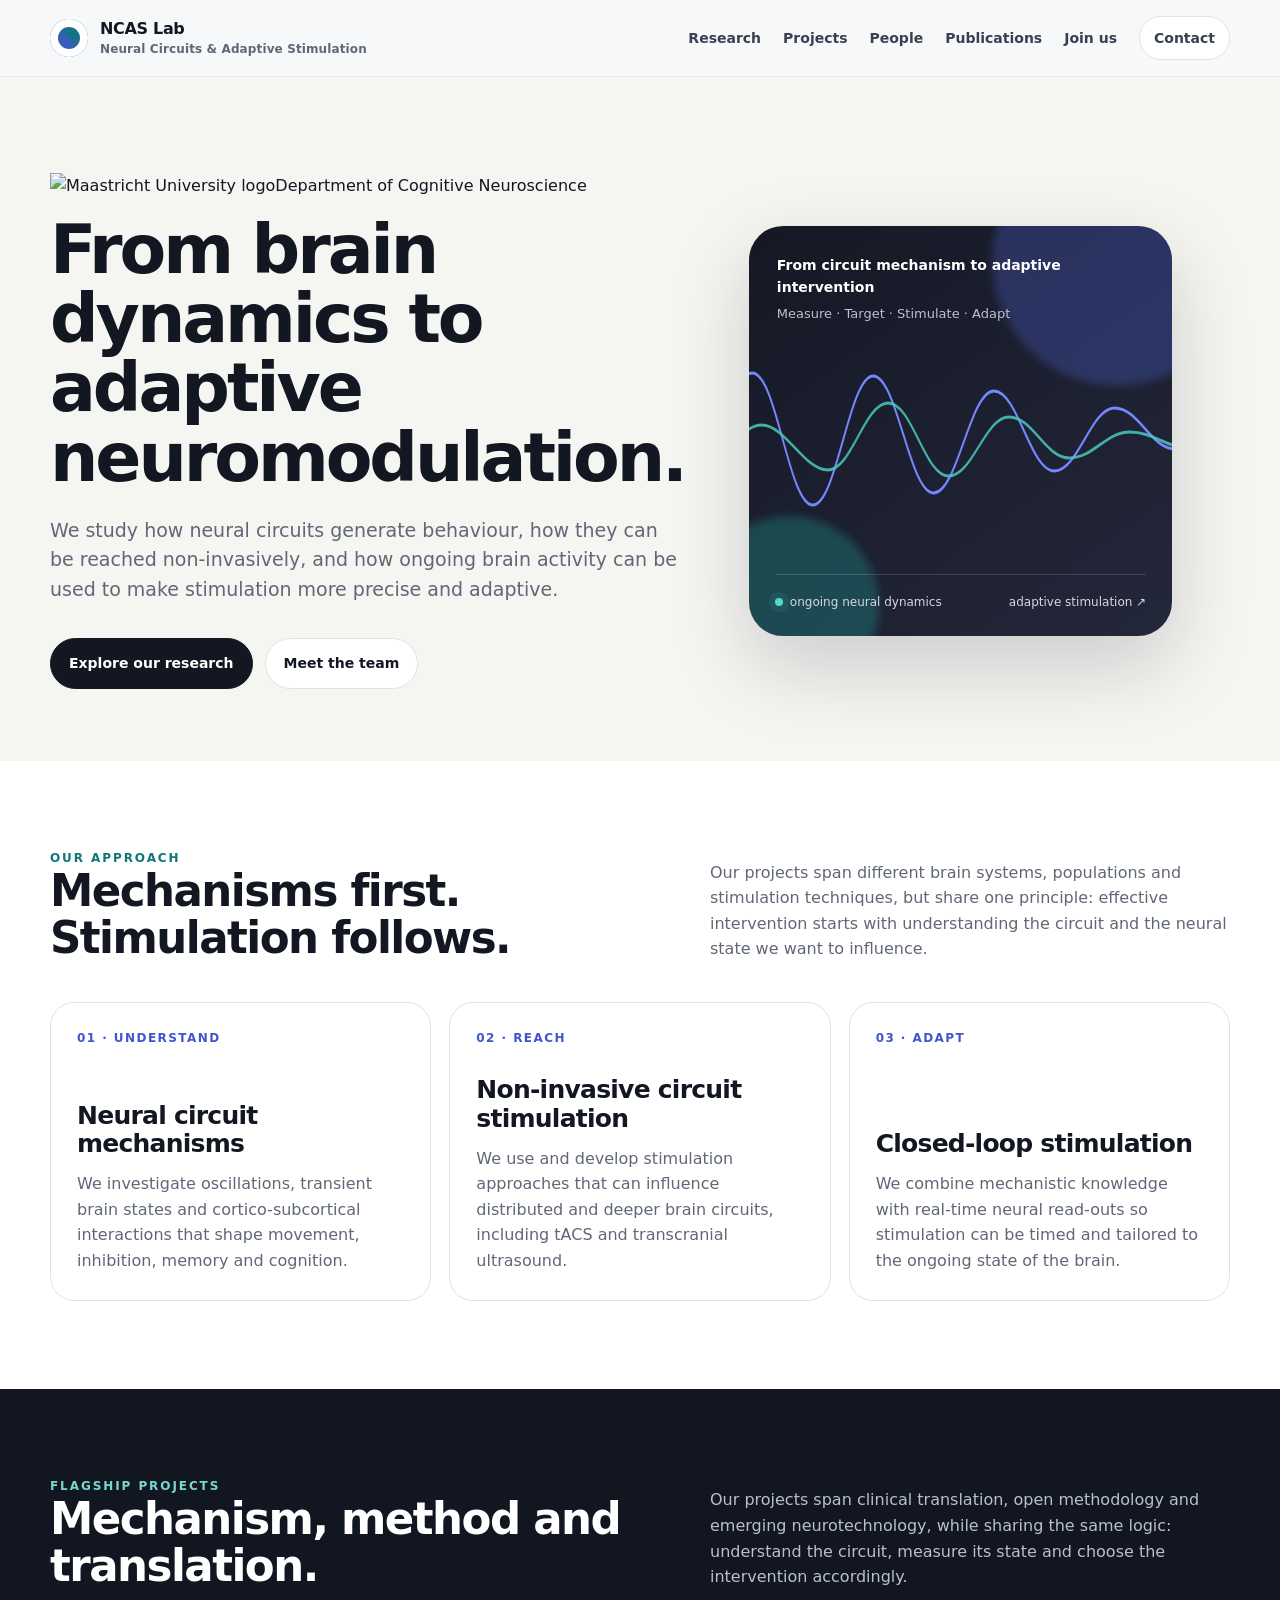
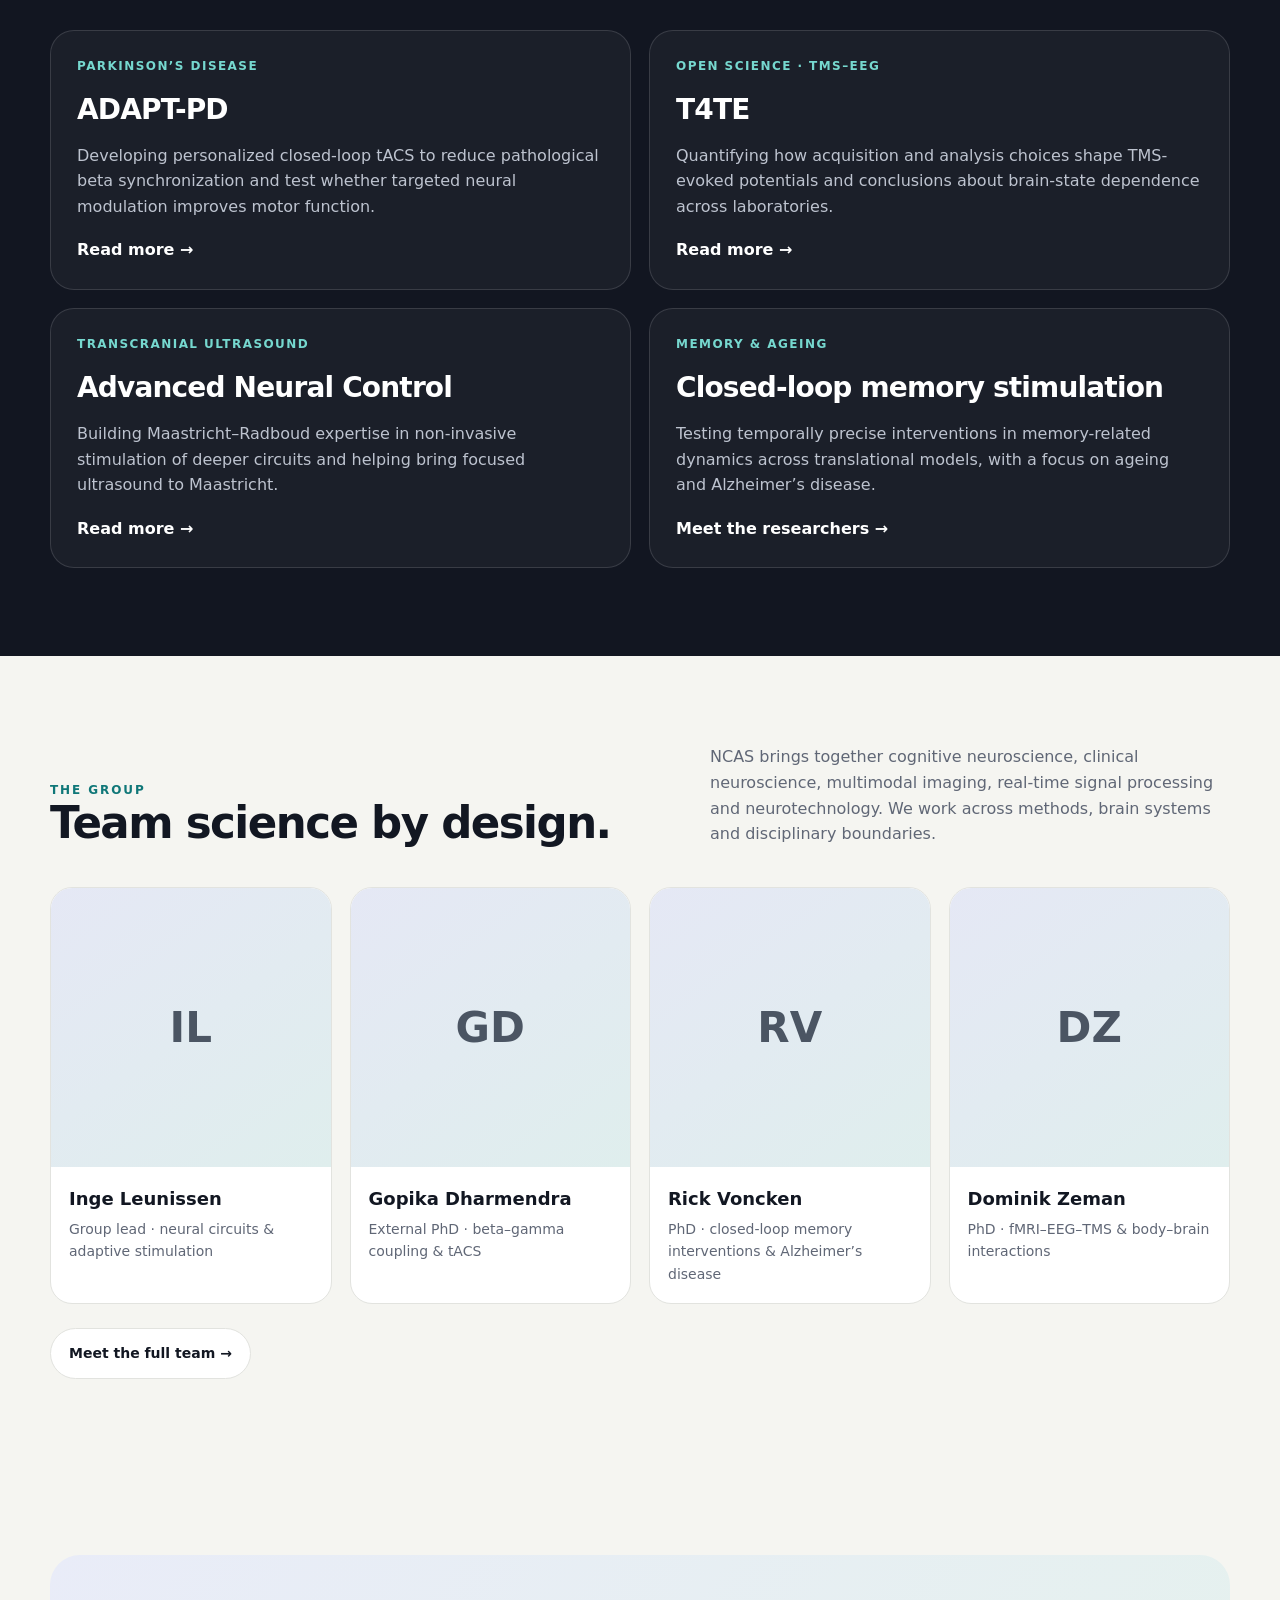
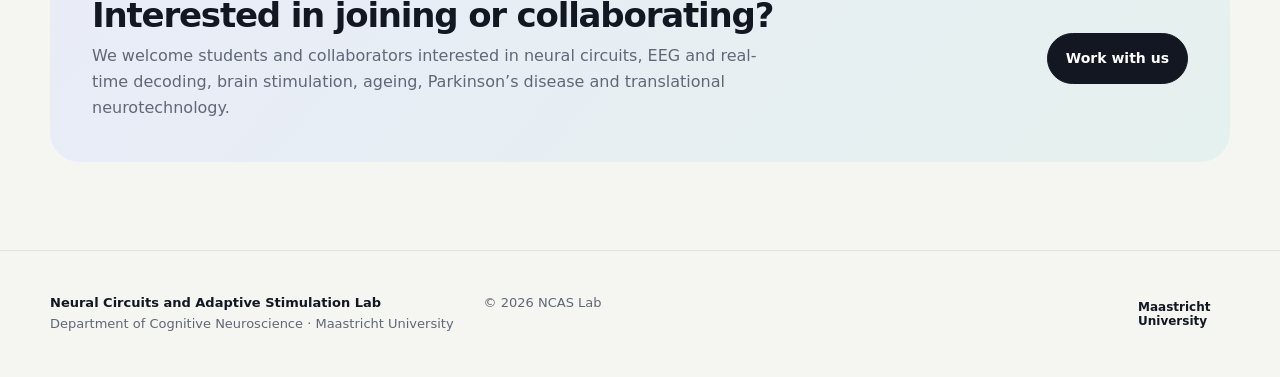
==== index.html @ f692bd84 "Add UM logo to homepage hero" ====
<!doctype html><html lang="en"><head><meta charset="utf-8"><meta name="viewport" content="width=device-width,initial-scale=1"><meta name="description" content="Neural Circuits and Adaptive Stimulation Lab at Maastricht University. We study neural circuit mechanisms and develop non-invasive, adaptive approaches to modulate them."><title>NCAS Lab | Neural Circuits & Adaptive Stimulation</title><link rel="stylesheet" href="styles.css"></head><body>
<header class="site-header"><div class="container nav"><a class="brand" href="index.html"><span class="brand-mark"></span><span class="brand-text"><span>NCAS Lab</span><span>Neural Circuits & Adaptive Stimulation</span></span></a><button class="menu-button" aria-label="Menu">☰</button><nav class="nav-links"><a href="research.html">Research</a><a href="projects.html">Projects</a><a href="people.html">People</a><a href="publications.html">Publications</a><a href="join.html">Join us</a><a class="nav-cta" href="contact.html">Contact</a></nav></div></header>
<main>
<section class="hero"><div class="container hero-grid"><div><a class="hero-um" href="https://www.maastrichtuniversity.nl/" target="_blank" rel="noopener" aria-label="Maastricht University"><img src="https://www.maastrichtuniversity.nl/sites/default/files/2024-05/438x490m-private-content_formfield__files_media__39825__Mdij5L.png" alt="Maastricht University logo"><span>Department of Cognitive Neuroscience</span></a><h1>From brain dynamics to adaptive neuromodulation.</h1><p>We study how neural circuits generate behaviour, how they can be reached non-invasively, and how ongoing brain activity can be used to make stimulation more precise and adaptive.</p><div class="hero-actions"><a class="button primary" href="research.html">Explore our research</a><a class="button" href="people.html">Meet the team</a></div></div><div class="signal-card"><div class="signal-label">From circuit mechanism to adaptive intervention</div><div class="signal-sub">Measure · Target · Stimulate · Adapt</div><div class="wave"><svg viewBox="0 0 900 220" preserveAspectRatio="none" aria-hidden="true"><path stroke="#7587ff" d="M0 118 C55 118 65 52 105 52 S165 184 205 184 265 55 305 55 365 172 405 172 465 70 505 70 565 150 605 150 665 87 705 87 765 128 805 128 865 102 900 102"/><path stroke="#49c9bd" d="M0 150 C55 150 80 104 120 104 S190 149 230 149 290 82 330 82 390 155 430 155 490 96 530 96 590 137 630 137 690 111 730 111 790 127 830 127 875 118 900 118" opacity=".85"/></svg></div><div class="feedback"><span><span class="dot"></span>ongoing neural dynamics</span><span>adaptive stimulation ↗</span></div></div></div></section>
<section class="section white"><div class="container"><div class="section-head"><div><div class="eyebrow">Our approach</div><h2>Mechanisms first. Stimulation follows.</h2></div><p>Our projects span different brain systems, populations and stimulation techniques, but share one principle: effective intervention starts with understanding the circuit and the neural state we want to influence.</p></div><div class="cards"><article class="card"><div class="card-num">01 · UNDERSTAND</div><div><h3>Neural circuit mechanisms</h3><p>We investigate oscillations, transient brain states and cortico-subcortical interactions that shape movement, inhibition, memory and cognition.</p></div></article><article class="card"><div class="card-num">02 · REACH</div><div><h3>Non-invasive circuit stimulation</h3><p>We use and develop stimulation approaches that can influence distributed and deeper brain circuits, including tACS and transcranial ultrasound.</p></div></article><article class="card"><div class="card-num">03 · ADAPT</div><div><h3>Closed-loop stimulation</h3><p>We combine mechanistic knowledge with real-time neural read-outs so stimulation can be timed and tailored to the ongoing state of the brain.</p></div></article></div></div></section>
<section class="section dark"><div class="container"><div class="section-head"><div><div class="eyebrow" style="color:#76d8cf">Flagship projects</div><h2>Mechanism, method and translation.</h2></div><p>Our projects span clinical translation, open methodology and emerging neurotechnology, while sharing the same logic: understand the circuit, measure its state and choose the intervention accordingly.</p></div><div class="project-grid"><article class="project"><div class="tag">Parkinson’s disease</div><h3>ADAPT-PD</h3><p>Developing personalized closed-loop tACS to reduce pathological beta synchronization and test whether targeted neural modulation improves motor function.</p><a href="projects.html#adapt-pd">Read more →</a></article><article class="project"><div class="tag">Open science · TMS–EEG</div><h3>T4TE</h3><p>Quantifying how acquisition and analysis choices shape TMS-evoked potentials and conclusions about brain-state dependence across laboratories.</p><a href="projects.html#t4te">Read more →</a></article><article class="project"><div class="tag">Transcranial ultrasound</div><h3>Advanced Neural Control</h3><p>Building Maastricht–Radboud expertise in non-invasive stimulation of deeper circuits and helping bring focused ultrasound to Maastricht.</p><a href="projects.html#neural-control">Read more →</a></article><article class="project"><div class="tag">Memory & ageing</div><h3>Closed-loop memory stimulation</h3><p>Testing temporally precise interventions in memory-related dynamics across translational models, with a focus on ageing and Alzheimer’s disease.</p><a href="people.html">Meet the researchers →</a></article></div></div></section>
<section class="section"><div class="container"><div class="section-head"><div><div class="eyebrow">The group</div><h2>Team science by design.</h2></div><p>NCAS brings together cognitive neuroscience, clinical neuroscience, multimodal imaging, real-time signal processing and neurotechnology. We work across methods, brain systems and disciplinary boundaries.</p></div><div class="people-grid"><article class="person"><div class="avatar">IL</div><div class="person-copy"><h3>Inge Leunissen</h3><p>Group lead · neural circuits & adaptive stimulation</p></div></article><article class="person"><div class="avatar">GD</div><div class="person-copy"><h3>Gopika Dharmendra</h3><p>External PhD · beta–gamma coupling & tACS</p></div></article><article class="person"><div class="avatar">RV</div><div class="person-copy"><h3>Rick Voncken</h3><p>PhD · closed-loop memory interventions & Alzheimer’s disease</p></div></article><article class="person"><div class="avatar">DZ</div><div class="person-copy"><h3>Dominik Zeman</h3><p>PhD · fMRI–EEG–TMS & body–brain interactions</p></div></article></div><div style="margin-top:24px"><a class="button" href="people.html">Meet the full team →</a></div></div></section>
<section class="section"><div class="container"><div class="callout"><div><h2>Interested in joining or collaborating?</h2><p>We welcome students and collaborators interested in neural circuits, EEG and real-time decoding, brain stimulation, ageing, Parkinson’s disease and translational neurotechnology.</p></div><a class="button primary" href="join.html">Work with us</a></div></div></section>
</main><footer><div class="container footer-grid"><div><div class="footer-brand">Neural Circuits and Adaptive Stimulation Lab</div><div>Department of Cognitive Neuroscience · Maastricht University</div></div><div>© <span id="year"></span> NCAS Lab</div></div></footer><script src="script.js"></script><script>document.getElementById('year').textContent=new Date().getFullYear()</script></body></html>
---- styles.css ----
:root{
  --bg:#f5f5f1;
  --surface:#ffffff;
  --ink:#121722;
  --muted:#606776;
  --line:#e2e3df;
  --accent:#4256c9;
  --accent-2:#0f7778;
  --soft:#eef0f7;
  --max:1180px;
}
*{box-sizing:border-box}
html{scroll-behavior:smooth}
body{margin:0;font-family:Inter,ui-sans-serif,system-ui,-apple-system,BlinkMacSystemFont,"Segoe UI",sans-serif;background:var(--bg);color:var(--ink);line-height:1.6}
a{color:inherit;text-decoration:none}
a:hover{color:var(--accent)}
.container{width:min(var(--max),calc(100% - 40px));margin:0 auto}
.site-header{position:sticky;top:0;z-index:20;background:rgba(247,248,251,.92);backdrop-filter:blur(12px);border-bottom:1px solid rgba(229,231,235,.8)}
.nav{display:flex;align-items:center;justify-content:space-between;min-height:76px;gap:24px}
.brand{display:flex;align-items:center;gap:12px;font-weight:800;letter-spacing:-.02em}
.brand-mark{width:38px;height:38px;border-radius:50%;background:conic-gradient(from 220deg,var(--accent),var(--accent-2),var(--accent));position:relative;box-shadow:inset 0 0 0 8px #fff}
.brand-text{display:flex;flex-direction:column;line-height:1.05}
.brand-text span:first-child{font-size:16px}.brand-text span:last-child{font-size:12px;font-weight:600;color:var(--muted);margin-top:5px;letter-spacing:.01em}
.nav-links{display:flex;align-items:center;gap:22px;font-size:14px;font-weight:650;color:#374151}
.nav-cta{padding:10px 14px;border:1px solid var(--line);border-radius:999px;background:#fff}
.menu-button{display:none;border:0;background:none;font:inherit;font-size:24px}
.hero{padding:96px 0 72px;overflow:hidden}
.hero-grid{display:grid;grid-template-columns:1.12fr .88fr;gap:64px;align-items:center}
.eyebrow{text-transform:uppercase;letter-spacing:.16em;font-size:12px;font-weight:800;color:var(--accent-2)}
h1{font-size:clamp(42px,5.6vw,68px);line-height:1.02;letter-spacing:-.045em;margin:16px 0 24px;max-width:900px}
.hero p{font-size:19px;line-height:1.55;color:var(--muted);max-width:760px}
.hero-actions{display:flex;gap:12px;flex-wrap:wrap;margin-top:34px}
.button{display:inline-flex;align-items:center;justify-content:center;padding:13px 18px;border-radius:999px;font-weight:750;font-size:14px;border:1px solid var(--line);background:#fff}
.button.primary{background:var(--ink);color:#fff;border-color:var(--ink)}
.button.primary:hover{color:#fff;transform:translateY(-1px)}
.signal-card{background:linear-gradient(145deg,#151824,#23273a);border-radius:34px;padding:28px;min-height:410px;box-shadow:0 30px 80px rgba(17,24,39,.18);position:relative;overflow:hidden}
.signal-card:before,.signal-card:after{content:"";position:absolute;border-radius:50%;filter:blur(4px);opacity:.3}.signal-card:before{width:250px;height:250px;background:#5268d9;right:-70px;top:-90px}.signal-card:after{width:180px;height:180px;background:#20a99f;left:-50px;bottom:-60px}
.signal-label{position:relative;z-index:2;color:#fff;font-size:14px;font-weight:750}
.signal-sub{position:relative;z-index:2;color:#bbc0ce;font-size:13px;margin-top:5px}
.wave{position:absolute;inset:95px -60px auto -60px;height:220px;z-index:2}
.wave svg{width:100%;height:100%}.wave path{fill:none;stroke-width:3;stroke-linecap:round}
.feedback{position:absolute;right:26px;bottom:24px;left:26px;z-index:2;display:flex;align-items:center;justify-content:space-between;gap:12px;color:#d5d8e1;font-size:12px;border-top:1px solid rgba(255,255,255,.14);padding-top:18px}
.dot{width:8px;height:8px;border-radius:50%;background:#55d6c8;display:inline-block;margin-right:7px;box-shadow:0 0 0 6px rgba(85,214,200,.08)}
.section{padding:88px 0}
.section.white{background:#fff}.section.dark{background:#121621;color:#fff}
.section-head{display:flex;justify-content:space-between;align-items:end;gap:24px;margin-bottom:40px}
.section-head h2{font-size:clamp(30px,3.4vw,46px);line-height:1.08;letter-spacing:-.035em;margin:0;max-width:720px}
.section-head p{max-width:520px;color:var(--muted);margin:0}.dark .section-head p{color:#b9c0cc}
.cards{display:grid;grid-template-columns:repeat(3,1fr);gap:18px}
.card{background:var(--surface);border:1px solid var(--line);border-radius:24px;padding:26px;min-height:265px;display:flex;flex-direction:column;justify-content:space-between;transition:.2s ease}
.card:hover{transform:translateY(-3px);box-shadow:0 18px 50px rgba(17,24,39,.08)}
.card-num{font-size:12px;font-weight:850;color:var(--accent);letter-spacing:.12em}
.card h3{font-size:25px;line-height:1.15;letter-spacing:-.03em;margin:28px 0 12px}.card p{color:var(--muted);margin:0}
.project-grid{display:grid;grid-template-columns:repeat(2,1fr);gap:18px}
.project{border:1px solid rgba(255,255,255,.13);border-radius:24px;padding:26px;background:rgba(255,255,255,.04)}
.project .tag{font-size:12px;font-weight:800;color:#76d8cf;text-transform:uppercase;letter-spacing:.12em}.project h3{font-size:28px;letter-spacing:-.03em;margin:12px 0 10px}.project p{color:#bdc3cf;margin:0}.project a{display:inline-block;margin-top:18px;color:#fff;font-weight:750}
.stats{display:grid;grid-template-columns:repeat(4,1fr);gap:14px;margin-top:42px}.stat{padding:22px;border-radius:20px;background:#fff;border:1px solid var(--line)}.stat strong{display:block;font-size:32px;letter-spacing:-.04em}.stat span{color:var(--muted);font-size:13px}
.people-grid{display:grid;grid-template-columns:repeat(4,1fr);gap:18px}.person{background:#fff;border:1px solid var(--line);border-radius:22px;overflow:hidden}.avatar{aspect-ratio:1;background:linear-gradient(145deg,#e5e8f5,#dfeeed);display:grid;place-items:center;font-size:42px;font-weight:800;color:#4b5563}.person-copy{padding:18px}.person h3{margin:0 0 4px;font-size:18px}.person p{margin:0;color:var(--muted);font-size:14px}
.callout{border-radius:30px;padding:42px;background:linear-gradient(130deg,#e9ecf8,#e5f1ee);display:grid;grid-template-columns:1fr auto;gap:30px;align-items:center}.callout h2{font-size:34px;line-height:1.08;letter-spacing:-.035em;margin:0 0 10px}.callout p{margin:0;color:var(--muted);max-width:700px}
.page-hero{padding:68px 0 48px}.page-hero h1{font-size:clamp(38px,5vw,58px);max-width:940px}.page-hero p{max-width:780px;font-size:18px;color:var(--muted)}
.prose{max-width:820px}.prose h2{font-size:34px;letter-spacing:-.035em;margin-top:48px}.prose h3{font-size:22px;margin-top:34px}.prose p,.prose li{color:#424b5c}.prose a{text-decoration:underline;text-underline-offset:3px}
.pub-list{display:grid;gap:14px}.pub{background:#fff;border:1px solid var(--line);border-radius:18px;padding:20px}.pub-year{font-size:12px;font-weight:850;color:var(--accent-2);letter-spacing:.08em}.pub-title{font-weight:750;margin-top:5px}.pub-meta{font-size:14px;color:var(--muted);margin-top:6px}
footer{padding:42px 0;border-top:1px solid var(--line);color:var(--muted);font-size:13px}.footer-grid{display:flex;justify-content:space-between;gap:30px;flex-wrap:wrap}.footer-brand{font-weight:800;color:var(--ink)}
@media(max-width:900px){.nav-links{display:none}.menu-button{display:block}.nav-links.open{display:flex;position:absolute;top:76px;left:0;right:0;background:#fff;flex-direction:column;padding:24px;border-bottom:1px solid var(--line)}.hero-grid{grid-template-columns:1fr}.signal-card{min-height:340px}.cards,.stats{grid-template-columns:1fr 1fr}.people-grid{grid-template-columns:1fr 1fr}.project-grid{grid-template-columns:1fr}.callout{grid-template-columns:1fr}.section-head{align-items:start;flex-direction:column}}
@media(max-width:580px){.container{width:min(var(--max),calc(100% - 28px))}.hero{padding-top:58px}.cards,.stats,.people-grid{grid-template-columns:1fr}.brand-text span:last-child{display:none}.section{padding:62px 0}.signal-card{min-height:300px}.wave{inset:95px -100px auto -100px}}

/* Project and detailed people pages */
.project-detail h2{font-size:clamp(30px,3.8vw,48px);line-height:1.08;letter-spacing:-.04em;margin:10px 0 36px;max-width:1000px}.project-kicker{text-transform:uppercase;letter-spacing:.14em;font-size:12px;font-weight:850;color:var(--accent-2)}.project-columns{display:grid;grid-template-columns:minmax(0,1.6fr) minmax(280px,.8fr);gap:56px;align-items:start}.project-copy{max-width:800px}.project-copy p{color:#424b5c;font-size:17px}.project-copy .lead{font-size:21px;line-height:1.55;color:var(--ink)}.project-aside{background:var(--soft);border:1px solid var(--line);border-radius:24px;padding:24px;position:sticky;top:100px}.project-aside h3{font-size:18px;margin:0 0 14px}.project-aside p{color:var(--muted);font-size:14px}.paper-link{display:block;padding:15px 0;border-top:1px solid #d9dce5}.paper-link strong{display:block;font-size:14px;line-height:1.35}.paper-link span{display:block;font-size:12px;color:var(--muted);margin-top:5px}.source-note{border-top:1px solid #d9dce5;margin-top:8px;padding-top:16px;display:grid;gap:8px;font-size:12px}.source-note strong{font-size:12px;text-transform:uppercase;letter-spacing:.1em}.source-note a{text-decoration:underline;text-underline-offset:3px}.people-grid.detailed{grid-template-columns:repeat(2,1fr)}.person.bio{display:grid;grid-template-columns:150px 1fr;overflow:hidden;align-items:start}.avatar.small{aspect-ratio:4/5;min-height:0;font-size:30px;align-self:start}.avatar.small.photo{background:#eef0f7}.person-photo{width:100%;height:100%;display:block;object-fit:cover;object-position:center top}.person.bio .person-copy{padding:22px}.person.bio h3{font-size:22px}.person.bio .role{font-size:12px;font-weight:800;color:var(--accent-2);text-transform:uppercase;letter-spacing:.08em;margin-bottom:10px}.person.bio p{font-size:15px;line-height:1.55}.person.bio a{display:inline-block;margin-top:12px;font-size:13px;font-weight:750;color:var(--accent)}
@media(max-width:900px){.project-columns{grid-template-columns:1fr}.project-aside{position:static}.people-grid.detailed{grid-template-columns:1fr}}
@media(max-width:580px){.person.bio{grid-template-columns:105px 1fr}.avatar.small{aspect-ratio:4/5}.project-copy .lead{font-size:19px}}

/* Profile links */
.social-links{display:flex;align-items:center;gap:9px;flex-wrap:wrap;margin-top:16px}
.social-link{display:inline-flex!important;align-items:center;justify-content:center;width:32px;height:32px;margin:0!important;border:1px solid var(--line);border-radius:50%;background:#fff;color:#6c7280!important;font-size:11px!important;font-weight:850!important;line-height:1;text-decoration:none;transition:.18s ease}
.social-link.mail{font-size:16px!important}
.social-link.li{font-family:Arial,sans-serif;font-size:14px!important}
.social-link.orcid{font-size:12px!important}
.social-link:hover{color:var(--accent)!important;border-color:#c7cae9;transform:translateY(-1px)}
.person.bio .text-link{display:inline-block;margin-top:12px;font-size:13px;font-weight:750;color:var(--accent)}
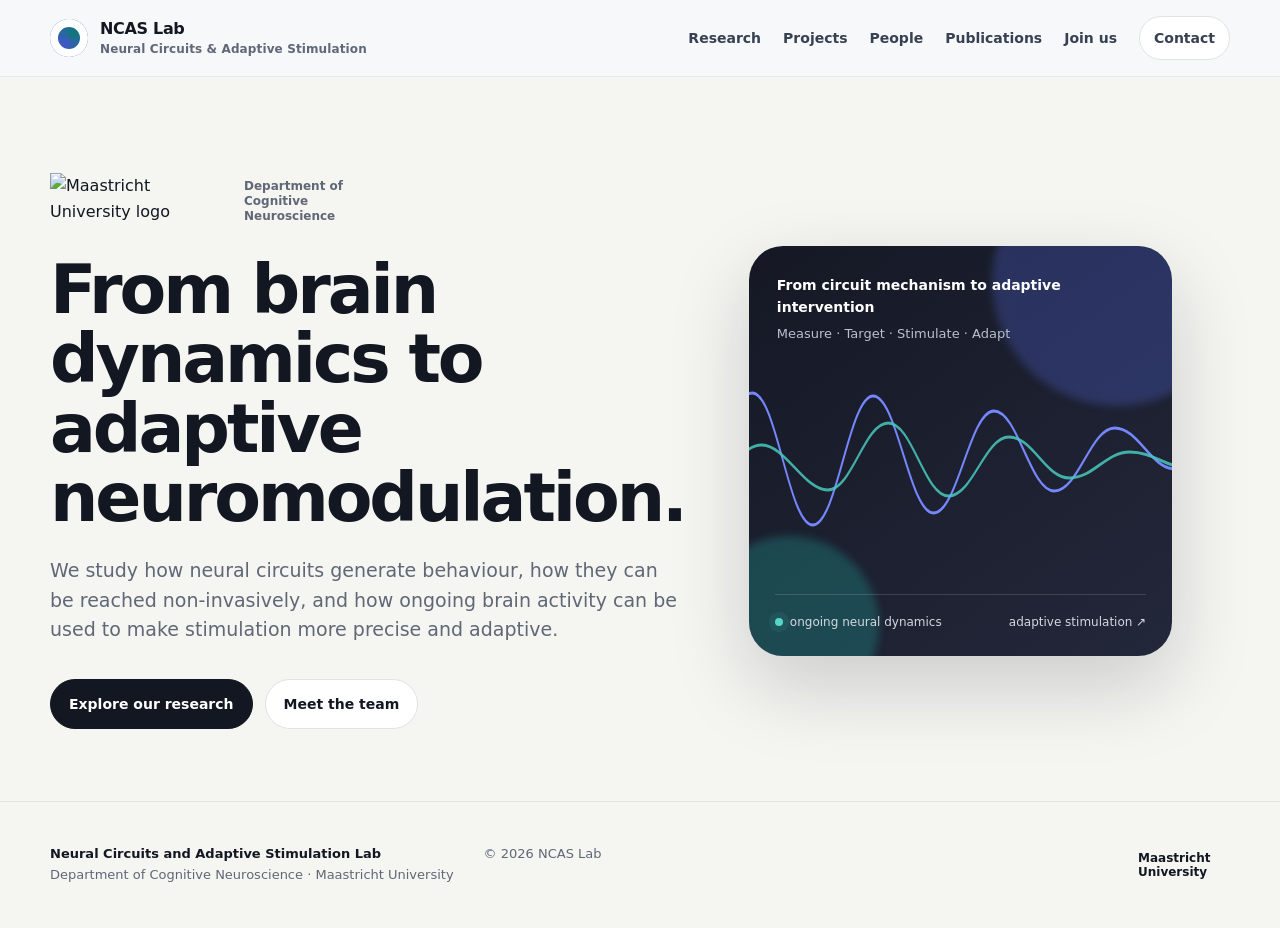
==== commit f4d09e57: "Simplify homepage to hero only" ====
--- a/index.html
+++ b/index.html
@@ -2,8 +2,4 @@
 <header class="site-header"><div class="container nav"><a class="brand" href="index.html"><span class="brand-mark"></span><span class="brand-text"><span>NCAS Lab</span><span>Neural Circuits & Adaptive Stimulation</span></span></a><button class="menu-button" aria-label="Menu">☰</button><nav class="nav-links"><a href="research.html">Research</a><a href="projects.html">Projects</a><a href="people.html">People</a><a href="publications.html">Publications</a><a href="join.html">Join us</a><a class="nav-cta" href="contact.html">Contact</a></nav></div></header>
 <main>
 <section class="hero"><div class="container hero-grid"><div><a class="hero-um" href="https://www.maastrichtuniversity.nl/" target="_blank" rel="noopener" aria-label="Maastricht University"><img src="https://www.maastrichtuniversity.nl/sites/default/files/2024-05/438x490m-private-content_formfield__files_media__39825__Mdij5L.png" alt="Maastricht University logo"><span>Department of Cognitive Neuroscience</span></a><h1>From brain dynamics to adaptive neuromodulation.</h1><p>We study how neural circuits generate behaviour, how they can be reached non-invasively, and how ongoing brain activity can be used to make stimulation more precise and adaptive.</p><div class="hero-actions"><a class="button primary" href="research.html">Explore our research</a><a class="button" href="people.html">Meet the team</a></div></div><div class="signal-card"><div class="signal-label">From circuit mechanism to adaptive intervention</div><div class="signal-sub">Measure · Target · Stimulate · Adapt</div><div class="wave"><svg viewBox="0 0 900 220" preserveAspectRatio="none" aria-hidden="true"><path stroke="#7587ff" d="M0 118 C55 118 65 52 105 52 S165 184 205 184 265 55 305 55 365 172 405 172 465 70 505 70 565 150 605 150 665 87 705 87 765 128 805 128 865 102 900 102"/><path stroke="#49c9bd" d="M0 150 C55 150 80 104 120 104 S190 149 230 149 290 82 330 82 390 155 430 155 490 96 530 96 590 137 630 137 690 111 730 111 790 127 830 127 875 118 900 118" opacity=".85"/></svg></div><div class="feedback"><span><span class="dot"></span>ongoing neural dynamics</span><span>adaptive stimulation ↗</span></div></div></div></section>
-<section class="section white"><div class="container"><div class="section-head"><div><div class="eyebrow">Our approach</div><h2>Mechanisms first. Stimulation follows.</h2></div><p>Our projects span different brain systems, populations and stimulation techniques, but share one principle: effective intervention starts with understanding the circuit and the neural state we want to influence.</p></div><div class="cards"><article class="card"><div class="card-num">01 · UNDERSTAND</div><div><h3>Neural circuit mechanisms</h3><p>We investigate oscillations, transient brain states and cortico-subcortical interactions that shape movement, inhibition, memory and cognition.</p></div></article><article class="card"><div class="card-num">02 · REACH</div><div><h3>Non-invasive circuit stimulation</h3><p>We use and develop stimulation approaches that can influence distributed and deeper brain circuits, including tACS and transcranial ultrasound.</p></div></article><article class="card"><div class="card-num">03 · ADAPT</div><div><h3>Closed-loop stimulation</h3><p>We combine mechanistic knowledge with real-time neural read-outs so stimulation can be timed and tailored to the ongoing state of the brain.</p></div></article></div></div></section>
-<section class="section dark"><div class="container"><div class="section-head"><div><div class="eyebrow" style="color:#76d8cf">Flagship projects</div><h2>Mechanism, method and translation.</h2></div><p>Our projects span clinical translation, open methodology and emerging neurotechnology, while sharing the same logic: understand the circuit, measure its state and choose the intervention accordingly.</p></div><div class="project-grid"><article class="project"><div class="tag">Parkinson’s disease</div><h3>ADAPT-PD</h3><p>Developing personalized closed-loop tACS to reduce pathological beta synchronization and test whether targeted neural modulation improves motor function.</p><a href="projects.html#adapt-pd">Read more →</a></article><article class="project"><div class="tag">Open science · TMS–EEG</div><h3>T4TE</h3><p>Quantifying how acquisition and analysis choices shape TMS-evoked potentials and conclusions about brain-state dependence across laboratories.</p><a href="projects.html#t4te">Read more →</a></article><article class="project"><div class="tag">Transcranial ultrasound</div><h3>Advanced Neural Control</h3><p>Building Maastricht–Radboud expertise in non-invasive stimulation of deeper circuits and helping bring focused ultrasound to Maastricht.</p><a href="projects.html#neural-control">Read more →</a></article><article class="project"><div class="tag">Memory & ageing</div><h3>Closed-loop memory stimulation</h3><p>Testing temporally precise interventions in memory-related dynamics across translational models, with a focus on ageing and Alzheimer’s disease.</p><a href="people.html">Meet the researchers →</a></article></div></div></section>
-<section class="section"><div class="container"><div class="section-head"><div><div class="eyebrow">The group</div><h2>Team science by design.</h2></div><p>NCAS brings together cognitive neuroscience, clinical neuroscience, multimodal imaging, real-time signal processing and neurotechnology. We work across methods, brain systems and disciplinary boundaries.</p></div><div class="people-grid"><article class="person"><div class="avatar">IL</div><div class="person-copy"><h3>Inge Leunissen</h3><p>Group lead · neural circuits & adaptive stimulation</p></div></article><article class="person"><div class="avatar">GD</div><div class="person-copy"><h3>Gopika Dharmendra</h3><p>External PhD · beta–gamma coupling & tACS</p></div></article><article class="person"><div class="avatar">RV</div><div class="person-copy"><h3>Rick Voncken</h3><p>PhD · closed-loop memory interventions & Alzheimer’s disease</p></div></article><article class="person"><div class="avatar">DZ</div><div class="person-copy"><h3>Dominik Zeman</h3><p>PhD · fMRI–EEG–TMS & body–brain interactions</p></div></article></div><div style="margin-top:24px"><a class="button" href="people.html">Meet the full team →</a></div></div></section>
-<section class="section"><div class="container"><div class="callout"><div><h2>Interested in joining or collaborating?</h2><p>We welcome students and collaborators interested in neural circuits, EEG and real-time decoding, brain stimulation, ageing, Parkinson’s disease and translational neurotechnology.</p></div><a class="button primary" href="join.html">Work with us</a></div></div></section>
 </main><footer><div class="container footer-grid"><div><div class="footer-brand">Neural Circuits and Adaptive Stimulation Lab</div><div>Department of Cognitive Neuroscience · Maastricht University</div></div><div>© <span id="year"></span> NCAS Lab</div></div></footer><script src="script.js"></script><script>document.getElementById('year').textContent=new Date().getFullYear()</script></body></html>
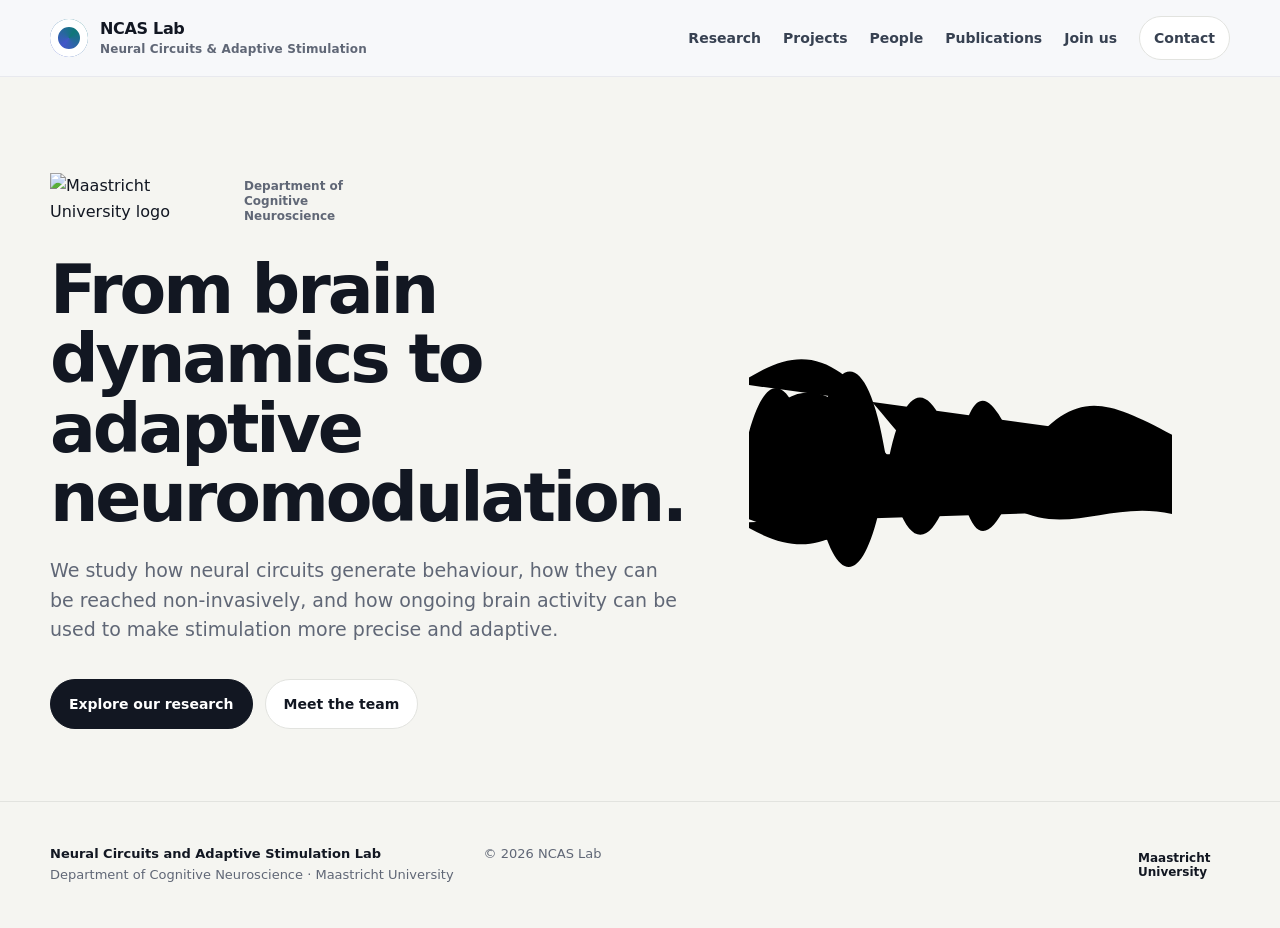
==== commit f06d0604: "Replace homepage signal card with wave interference artwork" ====
--- a/index.html
+++ b/index.html
@@ -1,5 +1,18 @@
 <!doctype html><html lang="en"><head><meta charset="utf-8"><meta name="viewport" content="width=device-width,initial-scale=1"><meta name="description" content="Neural Circuits and Adaptive Stimulation Lab at Maastricht University. We study neural circuit mechanisms and develop non-invasive, adaptive approaches to modulate them."><title>NCAS Lab | Neural Circuits & Adaptive Stimulation</title><link rel="stylesheet" href="styles.css"></head><body>
 <header class="site-header"><div class="container nav"><a class="brand" href="index.html"><span class="brand-mark"></span><span class="brand-text"><span>NCAS Lab</span><span>Neural Circuits & Adaptive Stimulation</span></span></a><button class="menu-button" aria-label="Menu">☰</button><nav class="nav-links"><a href="research.html">Research</a><a href="projects.html">Projects</a><a href="people.html">People</a><a href="publications.html">Publications</a><a href="join.html">Join us</a><a class="nav-cta" href="contact.html">Contact</a></nav></div></header>
 <main>
-<section class="hero"><div class="container hero-grid"><div><a class="hero-um" href="https://www.maastrichtuniversity.nl/" target="_blank" rel="noopener" aria-label="Maastricht University"><img src="https://www.maastrichtuniversity.nl/sites/default/files/2024-05/438x490m-private-content_formfield__files_media__39825__Mdij5L.png" alt="Maastricht University logo"><span>Department of Cognitive Neuroscience</span></a><h1>From brain dynamics to adaptive neuromodulation.</h1><p>We study how neural circuits generate behaviour, how they can be reached non-invasively, and how ongoing brain activity can be used to make stimulation more precise and adaptive.</p><div class="hero-actions"><a class="button primary" href="research.html">Explore our research</a><a class="button" href="people.html">Meet the team</a></div></div><div class="signal-card"><div class="signal-label">From circuit mechanism to adaptive intervention</div><div class="signal-sub">Measure · Target · Stimulate · Adapt</div><div class="wave"><svg viewBox="0 0 900 220" preserveAspectRatio="none" aria-hidden="true"><path stroke="#7587ff" d="M0 118 C55 118 65 52 105 52 S165 184 205 184 265 55 305 55 365 172 405 172 465 70 505 70 565 150 605 150 665 87 705 87 765 128 805 128 865 102 900 102"/><path stroke="#49c9bd" d="M0 150 C55 150 80 104 120 104 S190 149 230 149 290 82 330 82 390 155 430 155 490 96 530 96 590 137 630 137 690 111 730 111 790 127 830 127 875 118 900 118" opacity=".85"/></svg></div><div class="feedback"><span><span class="dot"></span>ongoing neural dynamics</span><span>adaptive stimulation ↗</span></div></div></div></section>
+<section class="hero"><div class="container hero-grid"><div><a class="hero-um" href="https://www.maastrichtuniversity.nl/" target="_blank" rel="noopener" aria-label="Maastricht University"><img src="https://www.maastrichtuniversity.nl/sites/default/files/2024-05/438x490m-private-content_formfield__files_media__39825__Mdij5L.png" alt="Maastricht University logo"><span>Department of Cognitive Neuroscience</span></a><h1>From brain dynamics to adaptive neuromodulation.</h1><p>We study how neural circuits generate behaviour, how they can be reached non-invasively, and how ongoing brain activity can be used to make stimulation more precise and adaptive.</p><div class="hero-actions"><a class="button primary" href="research.html">Explore our research</a><a class="button" href="people.html">Meet the team</a></div></div><div class="hero-wave-art" aria-label="Abstract visualization of wave interference and adaptive neuromodulation">
+<svg viewBox="0 0 900 520" role="img" aria-hidden="true">
+<defs>
+  <linearGradient id="envBlue" x1="0" x2="1"><stop offset="0" stop-color="#5f83d9" stop-opacity=".18"/><stop offset=".55" stop-color="#7ea0df" stop-opacity=".09"/><stop offset="1" stop-color="#7ea0df" stop-opacity=".03"/></linearGradient>
+  <linearGradient id="envTeal" x1="0" x2="1"><stop offset="0" stop-color="#4bb9b5" stop-opacity=".16"/><stop offset=".6" stop-color="#70c9c5" stop-opacity=".08"/><stop offset="1" stop-color="#70c9c5" stop-opacity=".025"/></linearGradient>
+</defs>
+<path class="env env-blue" d="M-30 285 C90 80 175 120 285 265 S470 410 585 270 755 155 930 250 L930 360 C755 315 665 435 555 350 430 255 365 225 255 360 145 490 55 405-30 365 Z"/>
+<path class="env env-teal" d="M-25 325 C95 190 185 165 300 290 S470 385 575 300 750 220 930 315 L930 410 C780 360 685 455 565 390 455 330 375 285 275 400 165 510 70 430-25 405 Z"/>
+<path class="guide guide-blue" d="M-20 125 C110 35 180 65 280 185 S470 410 585 315 750 215 930 255"/>
+<path class="guide guide-teal" d="M-20 420 C110 500 185 475 290 355 S475 135 590 245 760 355 930 390"/>
+<path class="wave-main blue" d="M-20 325 C20 70 95 70 135 325 S250 575 290 325 405 120 445 325 535 410 575 325 645 270 685 325 745 365 785 325 835 295 930 325"/>
+<path class="wave-main teal" d="M-20 275 C20 500 95 500 135 275 S250 30 290 275 405 485 445 275 535 195 575 275 645 330 685 275 745 235 785 275 835 305 930 275"/>
+</svg>
+</div></div></section>
 </main><footer><div class="container footer-grid"><div><div class="footer-brand">Neural Circuits and Adaptive Stimulation Lab</div><div>Department of Cognitive Neuroscience · Maastricht University</div></div><div>© <span id="year"></span> NCAS Lab</div></div></footer><script src="script.js"></script><script>document.getElementById('year').textContent=new Date().getFullYear()</script></body></html>
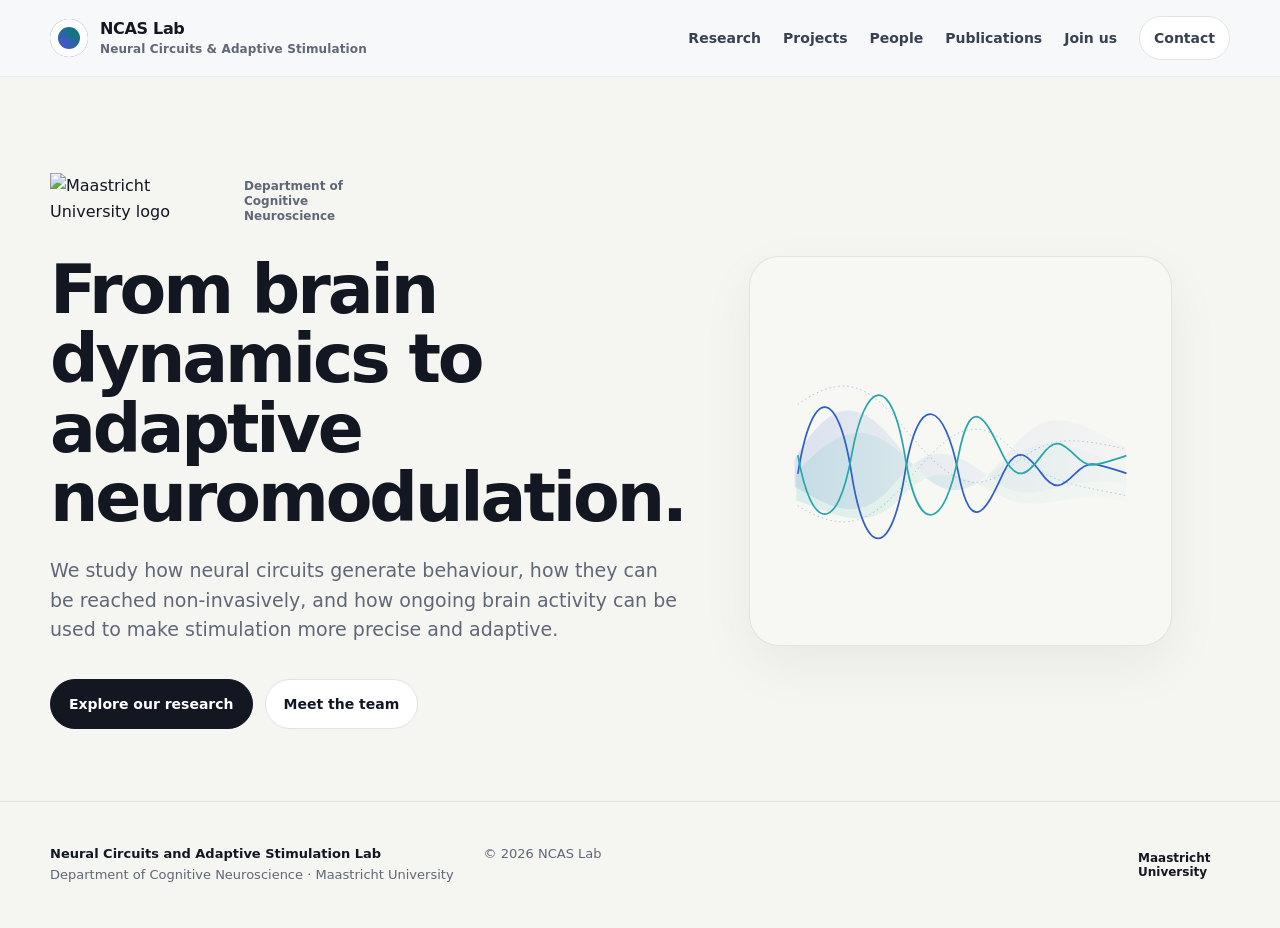
==== commit b1a7cee8: "Zoom out homepage waveform" ====
--- a/index.html
+++ b/index.html
@@ -1,8 +1,8 @@
-<!doctype html><html lang="en"><head><meta charset="utf-8"><meta name="viewport" content="width=device-width,initial-scale=1"><meta name="description" content="Neural Circuits and Adaptive Stimulation Lab at Maastricht University. We study neural circuit mechanisms and develop non-invasive, adaptive approaches to modulate them."><title>NCAS Lab | Neural Circuits & Adaptive Stimulation</title><link rel="stylesheet" href="styles.css"></head><body>
+<!doctype html><html lang="en"><head><meta charset="utf-8"><meta name="viewport" content="width=device-width,initial-scale=1"><meta name="description" content="Neural Circuits and Adaptive Stimulation Lab at Maastricht University. We study neural circuit mechanisms and develop non-invasive, adaptive approaches to modulate them."><title>NCAS Lab | Neural Circuits & Adaptive Stimulation</title><link rel="stylesheet" href="styles.css"><link rel="stylesheet" href="enhancements.css?v=20261001-4"></head><body>
 <header class="site-header"><div class="container nav"><a class="brand" href="index.html"><span class="brand-mark"></span><span class="brand-text"><span>NCAS Lab</span><span>Neural Circuits & Adaptive Stimulation</span></span></a><button class="menu-button" aria-label="Menu">☰</button><nav class="nav-links"><a href="research.html">Research</a><a href="projects.html">Projects</a><a href="people.html">People</a><a href="publications.html">Publications</a><a href="join.html">Join us</a><a class="nav-cta" href="contact.html">Contact</a></nav></div></header>
 <main>
 <section class="hero"><div class="container hero-grid"><div><a class="hero-um" href="https://www.maastrichtuniversity.nl/" target="_blank" rel="noopener" aria-label="Maastricht University"><img src="https://www.maastrichtuniversity.nl/sites/default/files/2024-05/438x490m-private-content_formfield__files_media__39825__Mdij5L.png" alt="Maastricht University logo"><span>Department of Cognitive Neuroscience</span></a><h1>From brain dynamics to adaptive neuromodulation.</h1><p>We study how neural circuits generate behaviour, how they can be reached non-invasively, and how ongoing brain activity can be used to make stimulation more precise and adaptive.</p><div class="hero-actions"><a class="button primary" href="research.html">Explore our research</a><a class="button" href="people.html">Meet the team</a></div></div><div class="hero-wave-art" aria-label="Abstract visualization of wave interference and adaptive neuromodulation">
-<svg viewBox="0 0 900 520" role="img" aria-hidden="true">
+<svg viewBox="-75 0 1050 520" preserveAspectRatio="xMidYMid meet" role="img" aria-hidden="true">
 <defs>
   <linearGradient id="envBlue" x1="0" x2="1"><stop offset="0" stop-color="#5f83d9" stop-opacity=".18"/><stop offset=".55" stop-color="#7ea0df" stop-opacity=".09"/><stop offset="1" stop-color="#7ea0df" stop-opacity=".03"/></linearGradient>
   <linearGradient id="envTeal" x1="0" x2="1"><stop offset="0" stop-color="#4bb9b5" stop-opacity=".16"/><stop offset=".6" stop-color="#70c9c5" stop-opacity=".08"/><stop offset="1" stop-color="#70c9c5" stop-opacity=".025"/></linearGradient>
--- a/enhancements.css
+++ b/enhancements.css
@@ -0,0 +1,44 @@
+.avatar.photo{padding:0;background:#e8e9e5;overflow:hidden}.person-photo{width:100%;height:100%;min-height:100%;display:block;object-fit:cover;object-position:center}.person.bio:first-child .person-photo{object-position:center 30%}
+
+.um-brand{display:flex;align-items:center;gap:12px;margin-left:auto;color:var(--ink);font-weight:750}.um-brand img{display:block;width:auto;height:46px;max-width:150px;object-fit:contain;object-position:left center;flex:0 0 auto}.um-brand span{font-size:12px;max-width:92px;line-height:1.2}.um-brand:hover{color:var(--accent)}
+
+.publication-page{max-width:1000px}.pub-section-heading{display:flex;justify-content:space-between;gap:36px;align-items:end;margin-bottom:38px}.pub-section-heading h2{font-size:clamp(34px,4vw,52px);line-height:1.05;letter-spacing:-.04em;margin:4px 0 0}.pub-section-heading p{max-width:420px;color:var(--muted);margin:0}.pipeline-list{display:grid;grid-template-columns:1fr 1fr;gap:14px}.pub-year-block{display:grid;grid-template-columns:110px 1fr;gap:32px;padding:30px 0;border-top:1px solid var(--line)}.pub-year-block:first-of-type{border-top:0}.pub-year-block>h2{margin:3px 0 0;font-size:28px;letter-spacing:-.03em}.pub-year-list{display:grid;gap:12px}.pub-entry{background:var(--surface);border:1px solid var(--line);border-radius:18px;padding:18px 20px;min-width:0}.pipeline-list .pub-entry{background:#f7f8fc;border-color:#dfe3f1}.pub-entry-top{min-height:0}.pub-status{display:inline-block;margin-bottom:8px;padding:4px 8px;border-radius:999px;background:#e6e9f8;color:var(--accent);font-size:10px;font-weight:850;text-transform:uppercase;letter-spacing:.09em}.pub-title-link{display:block;font-size:16px;font-weight:780;line-height:1.4;letter-spacing:-.012em}.pub-title-link:not(.no-link):after{content:' ↗';font-size:.8em;color:var(--accent)}.pub-title-link:not(.no-link):hover{color:var(--accent)}.pub-authors{margin-top:8px;color:#4e5666;font-size:13px;line-height:1.45}.pub-venue{margin-top:5px;color:var(--muted);font-size:12px;line-height:1.45}.pub-doi{display:inline-block;margin-left:5px;color:var(--accent);font-weight:700;word-break:break-all}
+
+@media(max-width:900px){.pipeline-list{grid-template-columns:1fr}.pub-year-block{grid-template-columns:80px 1fr;gap:20px}.um-brand{margin-left:0}}
+@media(max-width:580px){.pub-section-heading{align-items:start;flex-direction:column}.pub-year-block{grid-template-columns:1fr;gap:10px}.pub-year-block>h2{font-size:24px}.person.bio{grid-template-columns:100px 1fr}.um-brand img{max-width:90px}}
+
+.hero-um{display:inline-flex;align-items:center;gap:14px;margin-bottom:10px;color:var(--ink)}
+.hero-um img{display:block;width:auto;height:56px;max-width:180px;object-fit:contain;object-position:left center;flex:0 0 auto}
+.hero-um span{font-size:12px;font-weight:750;line-height:1.25;color:var(--muted);max-width:145px}
+.hero-um:hover{color:var(--ink)}
+@media(max-width:580px){.hero-um img{height:48px;max-width:155px}.hero-um span{font-size:11px}}
+
+/* Homepage wave-interference artwork */
+.hero-wave-art{
+  border-radius:30px;
+  overflow:hidden;
+  background:#f7f7f3;
+  border:1px solid rgba(226,227,223,.95);
+  box-shadow:0 20px 55px rgba(17,24,39,.055);
+  min-height:390px;
+  display:flex;
+  align-items:center;
+  justify-content:center;
+  padding:18px 22px;
+}
+.hero-wave-art svg{
+  display:block;
+  width:96%;
+  height:auto;
+  transform:none;
+  transform-origin:center;
+}
+.hero-wave-art .env-blue{fill:url(#envBlue)}.hero-wave-art .env-teal{fill:url(#envTeal)}
+.hero-wave-art .guide{fill:none;stroke-width:2;stroke-linecap:round;stroke-dasharray:2 11;opacity:.72}
+.hero-wave-art .guide-blue{stroke:#5d89dc}.hero-wave-art .guide-teal{stroke:#32aeb0}
+.hero-wave-art .wave-main{fill:none;stroke-width:5;stroke-linecap:round;stroke-linejoin:round}
+.hero-wave-art .blue{stroke:#315fc8}.hero-wave-art .teal{stroke:#28a7aa}
+@media(max-width:900px){
+  .hero-wave-art{min-height:0;padding:14px 16px}
+  .hero-wave-art svg{width:98%;transform:none}
+}
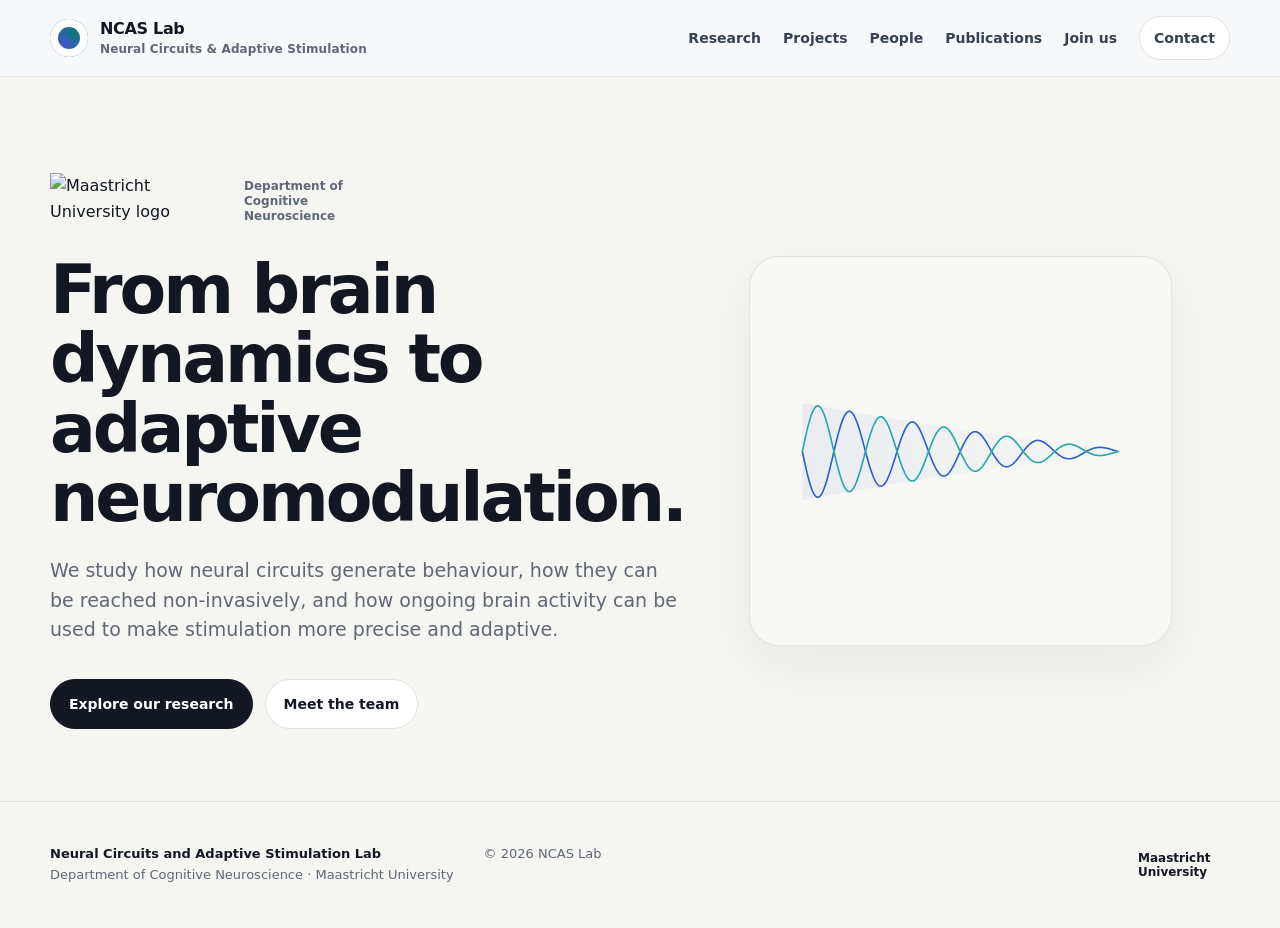
==== commit a3fe67b6: "Redraw homepage interference graphic with aligned opposing waves" ====
--- a/index.html
+++ b/index.html
@@ -1,18 +1,7 @@
-<!doctype html><html lang="en"><head><meta charset="utf-8"><meta name="viewport" content="width=device-width,initial-scale=1"><meta name="description" content="Neural Circuits and Adaptive Stimulation Lab at Maastricht University. We study neural circuit mechanisms and develop non-invasive, adaptive approaches to modulate them."><title>NCAS Lab | Neural Circuits & Adaptive Stimulation</title><link rel="stylesheet" href="styles.css"><link rel="stylesheet" href="enhancements.css?v=20261001-4"></head><body>
+<!doctype html><html lang="en"><head><meta charset="utf-8"><meta name="viewport" content="width=device-width,initial-scale=1"><meta name="description" content="Neural Circuits and Adaptive Stimulation Lab at Maastricht University. We study neural circuit mechanisms and develop non-invasive, adaptive approaches to modulate them."><title>NCAS Lab | Neural Circuits & Adaptive Stimulation</title><link rel="stylesheet" href="styles.css"><link rel="stylesheet" href="enhancements.css?v=20261001-5"></head><body>
 <header class="site-header"><div class="container nav"><a class="brand" href="index.html"><span class="brand-mark"></span><span class="brand-text"><span>NCAS Lab</span><span>Neural Circuits & Adaptive Stimulation</span></span></a><button class="menu-button" aria-label="Menu">☰</button><nav class="nav-links"><a href="research.html">Research</a><a href="projects.html">Projects</a><a href="people.html">People</a><a href="publications.html">Publications</a><a href="join.html">Join us</a><a class="nav-cta" href="contact.html">Contact</a></nav></div></header>
 <main>
 <section class="hero"><div class="container hero-grid"><div><a class="hero-um" href="https://www.maastrichtuniversity.nl/" target="_blank" rel="noopener" aria-label="Maastricht University"><img src="https://www.maastrichtuniversity.nl/sites/default/files/2024-05/438x490m-private-content_formfield__files_media__39825__Mdij5L.png" alt="Maastricht University logo"><span>Department of Cognitive Neuroscience</span></a><h1>From brain dynamics to adaptive neuromodulation.</h1><p>We study how neural circuits generate behaviour, how they can be reached non-invasively, and how ongoing brain activity can be used to make stimulation more precise and adaptive.</p><div class="hero-actions"><a class="button primary" href="research.html">Explore our research</a><a class="button" href="people.html">Meet the team</a></div></div><div class="hero-wave-art" aria-label="Abstract visualization of wave interference and adaptive neuromodulation">
-<svg viewBox="-75 0 1050 520" preserveAspectRatio="xMidYMid meet" role="img" aria-hidden="true">
-<defs>
-  <linearGradient id="envBlue" x1="0" x2="1"><stop offset="0" stop-color="#5f83d9" stop-opacity=".18"/><stop offset=".55" stop-color="#7ea0df" stop-opacity=".09"/><stop offset="1" stop-color="#7ea0df" stop-opacity=".03"/></linearGradient>
-  <linearGradient id="envTeal" x1="0" x2="1"><stop offset="0" stop-color="#4bb9b5" stop-opacity=".16"/><stop offset=".6" stop-color="#70c9c5" stop-opacity=".08"/><stop offset="1" stop-color="#70c9c5" stop-opacity=".025"/></linearGradient>
-</defs>
-<path class="env env-blue" d="M-30 285 C90 80 175 120 285 265 S470 410 585 270 755 155 930 250 L930 360 C755 315 665 435 555 350 430 255 365 225 255 360 145 490 55 405-30 365 Z"/>
-<path class="env env-teal" d="M-25 325 C95 190 185 165 300 290 S470 385 575 300 750 220 930 315 L930 410 C780 360 685 455 565 390 455 330 375 285 275 400 165 510 70 430-25 405 Z"/>
-<path class="guide guide-blue" d="M-20 125 C110 35 180 65 280 185 S470 410 585 315 750 215 930 255"/>
-<path class="guide guide-teal" d="M-20 420 C110 500 185 475 290 355 S475 135 590 245 760 355 930 390"/>
-<path class="wave-main blue" d="M-20 325 C20 70 95 70 135 325 S250 575 290 325 405 120 445 325 535 410 575 325 645 270 685 325 745 365 785 325 835 295 930 325"/>
-<path class="wave-main teal" d="M-20 275 C20 500 95 500 135 275 S250 30 290 275 405 485 445 275 535 195 575 275 645 330 685 275 745 235 785 275 835 305 930 275"/>
-</svg>
+<svg xmlns="http://www.w3.org/2000/svg" viewBox="0 0 620 320" width="620" height="320" preserveAspectRatio="xMidYMid meet" role="img" aria-labelledby="wave-title"><title id="wave-title">Abstract opposing oscillations with gradually reduced amplitude</title><defs><linearGradient id="wave-wash" x1="0" x2="1"><stop stop-color="#315fc8" stop-opacity=".07"/><stop offset="1" stop-color="#28a7aa" stop-opacity=".015"/></linearGradient></defs><path d="M40.00,77.00 L40.90,77.16 L41.80,77.32 L42.70,77.49 L43.60,77.65 L44.50,77.81 L45.40,77.97 L46.30,78.14 L47.20,78.30 L48.10,78.46 L49.00,78.62 L49.90,78.78 L50.80,78.95 L51.70,79.11 L52.60,79.27 L53.50,79.43 L54.40,79.59 L55.30,79.75 L56.20,79.91 L57.10,80.08 L58.00,80.24 L58.90,80.40 L59.80,80.56 L60.70,80.72 L61.60,80.88 L62.50,81.04 L63.40,81.20 L64.30,81.36 L65.20,81.52 L66.10,81.68 L67.00,81.84 L67.90,82.00 L68.80,82.16 L69.70,82.33 L70.60,82.49 L71.50,82.65 L72.40,82.81 L73.30,82.97 L74.20,83.13 L75.10,83.29 L76.00,83.44 L76.90,83.60 L77.80,83.76 L78.70,83.92 L79.60,84.08 L80.50,84.24 L81.40,84.40 L82.30,84.56 L83.20,84.72 L84.10,84.88 L85.00,85.04 L85.90,85.20 L86.80,85.36 L87.70,85.52 L88.60,85.67 L89.50,85.83 L90.40,85.99 L91.30,86.15 L92.20,86.31 L93.10,86.47 L94.00,86.62 L94.90,86.78 L95.80,86.94 L96.70,87.10 L97.60,87.26 L98.50,87.42 L99.40,87.57 L100.30,87.73 L101.20,87.89 L102.10,88.05 L103.00,88.20 L103.90,88.36 L104.80,88.52 L105.70,88.68 L106.60,88.83 L107.50,88.99 L108.40,89.15 L109.30,89.30 L110.20,89.46 L111.10,89.62 L112.00,89.78 L112.90,89.93 L113.80,90.09 L114.70,90.25 L115.60,90.40 L116.50,90.56 L117.40,90.72 L118.30,90.87 L119.20,91.03 L120.10,91.18 L121.00,91.34 L121.90,91.50 L122.80,91.65 L123.70,91.81 L124.60,91.96 L125.50,92.12 L126.40,92.27 L127.30,92.43 L128.20,92.59 L129.10,92.74 L130.00,92.90 L130.90,93.05 L131.80,93.21 L132.70,93.36 L133.60,93.52 L134.50,93.67 L135.40,93.83 L136.30,93.98 L137.20,94.14 L138.10,94.29 L139.00,94.44 L139.90,94.60 L140.80,94.75 L141.70,94.91 L142.60,95.06 L143.50,95.22 L144.40,95.37 L145.30,95.52 L146.20,95.68 L147.10,95.83 L148.00,95.99 L148.90,96.14 L149.80,96.29 L150.70,96.45 L151.60,96.60 L152.50,96.75 L153.40,96.91 L154.30,97.06 L155.20,97.21 L156.10,97.37 L157.00,97.52 L157.90,97.67 L158.80,97.82 L159.70,97.98 L160.60,98.13 L161.50,98.28 L162.40,98.43 L163.30,98.59 L164.20,98.74 L165.10,98.89 L166.00,99.04 L166.90,99.20 L167.80,99.35 L168.70,99.50 L169.60,99.65 L170.50,99.80 L171.40,99.95 L172.30,100.11 L173.20,100.26 L174.10,100.41 L175.00,100.56 L175.90,100.71 L176.80,100.86 L177.70,101.01 L178.60,101.16 L179.50,101.31 L180.40,101.47 L181.30,101.62 L182.20,101.77 L183.10,101.92 L184.00,102.07 L184.90,102.22 L185.80,102.37 L186.70,102.52 L187.60,102.67 L188.50,102.82 L189.40,102.97 L190.30,103.12 L191.20,103.27 L192.10,103.42 L193.00,103.57 L193.90,103.72 L194.80,103.87 L195.70,104.02 L196.60,104.16 L197.50,104.31 L198.40,104.46 L199.30,104.61 L200.20,104.76 L201.10,104.91 L202.00,105.06 L202.90,105.21 L203.80,105.35 L204.70,105.50 L205.60,105.65 L206.50,105.80 L207.40,105.95 L208.30,106.10 L209.20,106.24 L210.10,106.39 L211.00,106.54 L211.90,106.69 L212.80,106.84 L213.70,106.98 L214.60,107.13 L215.50,107.28 L216.40,107.42 L217.30,107.57 L218.20,107.72 L219.10,107.87 L220.00,108.01 L220.90,108.16 L221.80,108.31 L222.70,108.45 L223.60,108.60 L224.50,108.75 L225.40,108.89 L226.30,109.04 L227.20,109.18 L228.10,109.33 L229.00,109.48 L229.90,109.62 L230.80,109.77 L231.70,109.91 L232.60,110.06 L233.50,110.20 L234.40,110.35 L235.30,110.50 L236.20,110.64 L237.10,110.79 L238.00,110.93 L238.90,111.08 L239.80,111.22 L240.70,111.37 L241.60,111.51 L242.50,111.65 L243.40,111.80 L244.30,111.94 L245.20,112.09 L246.10,112.23 L247.00,112.38 L247.90,112.52 L248.80,112.66 L249.70,112.81 L250.60,112.95 L251.50,113.09 L252.40,113.24 L253.30,113.38 L254.20,113.52 L255.10,113.67 L256.00,113.81 L256.90,113.95 L257.80,114.10 L258.70,114.24 L259.60,114.38 L260.50,114.52 L261.40,114.67 L262.30,114.81 L263.20,114.95 L264.10,115.09 L265.00,115.24 L265.90,115.38 L266.80,115.52 L267.70,115.66 L268.60,115.80 L269.50,115.94 L270.40,116.09 L271.30,116.23 L272.20,116.37 L273.10,116.51 L274.00,116.65 L274.90,116.79 L275.80,116.93 L276.70,117.07 L277.60,117.21 L278.50,117.35 L279.40,117.50 L280.30,117.64 L281.20,117.78 L282.10,117.92 L283.00,118.06 L283.90,118.20 L284.80,118.34 L285.70,118.47 L286.60,118.61 L287.50,118.75 L288.40,118.89 L289.30,119.03 L290.20,119.17 L291.10,119.31 L292.00,119.45 L292.90,119.59 L293.80,119.73 L294.70,119.87 L295.60,120.00 L296.50,120.14 L297.40,120.28 L298.30,120.42 L299.20,120.56 L300.10,120.70 L301.00,120.83 L301.90,120.97 L302.80,121.11 L303.70,121.25 L304.60,121.38 L305.50,121.52 L306.40,121.66 L307.30,121.79 L308.20,121.93 L309.10,122.07 L310.00,122.21 L310.90,122.34 L311.80,122.48 L312.70,122.61 L313.60,122.75 L314.50,122.89 L315.40,123.02 L316.30,123.16 L317.20,123.29 L318.10,123.43 L319.00,123.57 L319.90,123.70 L320.80,123.84 L321.70,123.97 L322.60,124.11 L323.50,124.24 L324.40,124.38 L325.30,124.51 L326.20,124.65 L327.10,124.78 L328.00,124.91 L328.90,125.05 L329.80,125.18 L330.70,125.32 L331.60,125.45 L332.50,125.58 L333.40,125.72 L334.30,125.85 L335.20,125.99 L336.10,126.12 L337.00,126.25 L337.90,126.38 L338.80,126.52 L339.70,126.65 L340.60,126.78 L341.50,126.92 L342.40,127.05 L343.30,127.18 L344.20,127.31 L345.10,127.44 L346.00,127.58 L346.90,127.71 L347.80,127.84 L348.70,127.97 L349.60,128.10 L350.50,128.23 L351.40,128.37 L352.30,128.50 L353.20,128.63 L354.10,128.76 L355.00,128.89 L355.90,129.02 L356.80,129.15 L357.70,129.28 L358.60,129.41 L359.50,129.54 L360.40,129.67 L361.30,129.80 L362.20,129.93 L363.10,130.06 L364.00,130.19 L364.90,130.32 L365.80,130.45 L366.70,130.57 L367.60,130.70 L368.50,130.83 L369.40,130.96 L370.30,131.09 L371.20,131.22 L372.10,131.35 L373.00,131.47 L373.90,131.60 L374.80,131.73 L375.70,131.86 L376.60,131.98 L377.50,132.11 L378.40,132.24 L379.30,132.36 L380.20,132.49 L381.10,132.62 L382.00,132.74 L382.90,132.87 L383.80,133.00 L384.70,133.12 L385.60,133.25 L386.50,133.38 L387.40,133.50 L388.30,133.63 L389.20,133.75 L390.10,133.88 L391.00,134.00 L391.90,134.13 L392.80,134.25 L393.70,134.38 L394.60,134.50 L395.50,134.62 L396.40,134.75 L397.30,134.87 L398.20,135.00 L399.10,135.12 L400.00,135.24 L400.90,135.37 L401.80,135.49 L402.70,135.61 L403.60,135.74 L404.50,135.86 L405.40,135.98 L406.30,136.10 L407.20,136.23 L408.10,136.35 L409.00,136.47 L409.90,136.59 L410.80,136.71 L411.70,136.84 L412.60,136.96 L413.50,137.08 L414.40,137.20 L415.30,137.32 L416.20,137.44 L417.10,137.56 L418.00,137.68 L418.90,137.80 L419.80,137.92 L420.70,138.04 L421.60,138.16 L422.50,138.28 L423.40,138.40 L424.30,138.52 L425.20,138.64 L426.10,138.76 L427.00,138.88 L427.90,138.99 L428.80,139.11 L429.70,139.23 L430.60,139.35 L431.50,139.47 L432.40,139.58 L433.30,139.70 L434.20,139.82 L435.10,139.94 L436.00,140.05 L436.90,140.17 L437.80,140.29 L438.70,140.40 L439.60,140.52 L440.50,140.63 L441.40,140.75 L442.30,140.87 L443.20,140.98 L444.10,141.10 L445.00,141.21 L445.90,141.33 L446.80,141.44 L447.70,141.56 L448.60,141.67 L449.50,141.78 L450.40,141.90 L451.30,142.01 L452.20,142.12 L453.10,142.24 L454.00,142.35 L454.90,142.46 L455.80,142.58 L456.70,142.69 L457.60,142.80 L458.50,142.91 L459.40,143.02 L460.30,143.14 L461.20,143.25 L462.10,143.36 L463.00,143.47 L463.90,143.58 L464.80,143.69 L465.70,143.80 L466.60,143.91 L467.50,144.02 L468.40,144.13 L469.30,144.24 L470.20,144.35 L471.10,144.46 L472.00,144.57 L472.90,144.68 L473.80,144.78 L474.70,144.89 L475.60,145.00 L476.50,145.11 L477.40,145.22 L478.30,145.32 L479.20,145.43 L480.10,145.54 L481.00,145.64 L481.90,145.75 L482.80,145.85 L483.70,145.96 L484.60,146.07 L485.50,146.17 L486.40,146.28 L487.30,146.38 L488.20,146.49 L489.10,146.59 L490.00,146.69 L490.90,146.80 L491.80,146.90 L492.70,147.00 L493.60,147.11 L494.50,147.21 L495.40,147.31 L496.30,147.41 L497.20,147.52 L498.10,147.62 L499.00,147.72 L499.90,147.82 L500.80,147.92 L501.70,148.02 L502.60,148.12 L503.50,148.22 L504.40,148.32 L505.30,148.42 L506.20,148.52 L507.10,148.62 L508.00,148.72 L508.90,148.81 L509.80,148.91 L510.70,149.01 L511.60,149.11 L512.50,149.20 L513.40,149.30 L514.30,149.40 L515.20,149.49 L516.10,149.59 L517.00,149.68 L517.90,149.78 L518.80,149.87 L519.70,149.97 L520.60,150.06 L521.50,150.15 L522.40,150.25 L523.30,150.34 L524.20,150.43 L525.10,150.52 L526.00,150.61 L526.90,150.70 L527.80,150.80 L528.70,150.89 L529.60,150.98 L530.50,151.07 L531.40,151.15 L532.30,151.24 L533.20,151.33 L534.10,151.42 L535.00,151.51 L535.90,151.59 L536.80,151.68 L537.70,151.77 L538.60,151.85 L539.50,151.94 L540.40,152.02 L541.30,152.11 L542.20,152.19 L543.10,152.27 L544.00,152.36 L544.90,152.44 L545.80,152.52 L546.70,152.60 L547.60,152.68 L548.50,152.76 L549.40,152.84 L550.30,152.92 L551.20,153.00 L552.10,153.08 L553.00,153.16 L553.90,153.23 L554.80,153.31 L555.70,153.38 L556.60,153.46 L557.50,153.53 L558.40,153.60 L559.30,153.68 L560.20,153.75 L561.10,153.82 L562.00,153.89 L562.90,153.96 L563.80,154.03 L564.70,154.09 L565.60,154.16 L566.50,154.22 L567.40,154.29 L568.30,154.35 L569.20,154.41 L570.10,154.47 L571.00,154.53 L571.90,154.59 L572.80,154.65 L573.70,154.70 L574.60,154.75 L575.50,154.80 L576.40,154.85 L577.30,154.90 L578.20,154.94 L579.10,154.97 L580.00,155.00 L580.00,165.00 L579.10,165.03 L578.20,165.06 L577.30,165.10 L576.40,165.15 L575.50,165.20 L574.60,165.25 L573.70,165.30 L572.80,165.35 L571.90,165.41 L571.00,165.47 L570.10,165.53 L569.20,165.59 L568.30,165.65 L567.40,165.71 L566.50,165.78 L565.60,165.84 L564.70,165.91 L563.80,165.97 L562.90,166.04 L562.00,166.11 L561.10,166.18 L560.20,166.25 L559.30,166.32 L558.40,166.40 L557.50,166.47 L556.60,166.54 L555.70,166.62 L554.80,166.69 L553.90,166.77 L553.00,166.84 L552.10,166.92 L551.20,167.00 L550.30,167.08 L549.40,167.16 L548.50,167.24 L547.60,167.32 L546.70,167.40 L545.80,167.48 L544.90,167.56 L544.00,167.64 L543.10,167.73 L542.20,167.81 L541.30,167.89 L540.40,167.98 L539.50,168.06 L538.60,168.15 L537.70,168.23 L536.80,168.32 L535.90,168.41 L535.00,168.49 L534.10,168.58 L533.20,168.67 L532.30,168.76 L531.40,168.85 L530.50,168.93 L529.60,169.02 L528.70,169.11 L527.80,169.20 L526.90,169.30 L526.00,169.39 L525.10,169.48 L524.20,169.57 L523.30,169.66 L522.40,169.75 L521.50,169.85 L520.60,169.94 L519.70,170.03 L518.80,170.13 L517.90,170.22 L517.00,170.32 L516.10,170.41 L515.20,170.51 L514.30,170.60 L513.40,170.70 L512.50,170.80 L511.60,170.89 L510.70,170.99 L509.80,171.09 L508.90,171.19 L508.00,171.28 L507.10,171.38 L506.20,171.48 L505.30,171.58 L504.40,171.68 L503.50,171.78 L502.60,171.88 L501.70,171.98 L500.80,172.08 L499.90,172.18 L499.00,172.28 L498.10,172.38 L497.20,172.48 L496.30,172.59 L495.40,172.69 L494.50,172.79 L493.60,172.89 L492.70,173.00 L491.80,173.10 L490.90,173.20 L490.00,173.31 L489.10,173.41 L488.20,173.51 L487.30,173.62 L486.40,173.72 L485.50,173.83 L484.60,173.93 L483.70,174.04 L482.80,174.15 L481.90,174.25 L481.00,174.36 L480.10,174.46 L479.20,174.57 L478.30,174.68 L477.40,174.78 L476.50,174.89 L475.60,175.00 L474.70,175.11 L473.80,175.22 L472.90,175.32 L472.00,175.43 L471.10,175.54 L470.20,175.65 L469.30,175.76 L468.40,175.87 L467.50,175.98 L466.60,176.09 L465.70,176.20 L464.80,176.31 L463.90,176.42 L463.00,176.53 L462.10,176.64 L461.20,176.75 L460.30,176.86 L459.40,176.98 L458.50,177.09 L457.60,177.20 L456.70,177.31 L455.80,177.42 L454.90,177.54 L454.00,177.65 L453.10,177.76 L452.20,177.88 L451.30,177.99 L450.40,178.10 L449.50,178.22 L448.60,178.33 L447.70,178.44 L446.80,178.56 L445.90,178.67 L445.00,178.79 L444.10,178.90 L443.20,179.02 L442.30,179.13 L441.40,179.25 L440.50,179.37 L439.60,179.48 L438.70,179.60 L437.80,179.71 L436.90,179.83 L436.00,179.95 L435.10,180.06 L434.20,180.18 L433.30,180.30 L432.40,180.42 L431.50,180.53 L430.60,180.65 L429.70,180.77 L428.80,180.89 L427.90,181.01 L427.00,181.12 L426.10,181.24 L425.20,181.36 L424.30,181.48 L423.40,181.60 L422.50,181.72 L421.60,181.84 L420.70,181.96 L419.80,182.08 L418.90,182.20 L418.00,182.32 L417.10,182.44 L416.20,182.56 L415.30,182.68 L414.40,182.80 L413.50,182.92 L412.60,183.04 L411.70,183.16 L410.80,183.29 L409.90,183.41 L409.00,183.53 L408.10,183.65 L407.20,183.77 L406.30,183.90 L405.40,184.02 L404.50,184.14 L403.60,184.26 L402.70,184.39 L401.80,184.51 L400.90,184.63 L400.00,184.76 L399.10,184.88 L398.20,185.00 L397.30,185.13 L396.40,185.25 L395.50,185.38 L394.60,185.50 L393.70,185.62 L392.80,185.75 L391.90,185.87 L391.00,186.00 L390.10,186.12 L389.20,186.25 L388.30,186.37 L387.40,186.50 L386.50,186.62 L385.60,186.75 L384.70,186.88 L383.80,187.00 L382.90,187.13 L382.00,187.26 L381.10,187.38 L380.20,187.51 L379.30,187.64 L378.40,187.76 L377.50,187.89 L376.60,188.02 L375.70,188.14 L374.80,188.27 L373.90,188.40 L373.00,188.53 L372.10,188.65 L371.20,188.78 L370.30,188.91 L369.40,189.04 L368.50,189.17 L367.60,189.30 L366.70,189.43 L365.80,189.55 L364.90,189.68 L364.00,189.81 L363.10,189.94 L362.20,190.07 L361.30,190.20 L360.40,190.33 L359.50,190.46 L358.60,190.59 L357.70,190.72 L356.80,190.85 L355.90,190.98 L355.00,191.11 L354.10,191.24 L353.20,191.37 L352.30,191.50 L351.40,191.63 L350.50,191.77 L349.60,191.90 L348.70,192.03 L347.80,192.16 L346.90,192.29 L346.00,192.42 L345.10,192.56 L344.20,192.69 L343.30,192.82 L342.40,192.95 L341.50,193.08 L340.60,193.22 L339.70,193.35 L338.80,193.48 L337.90,193.62 L337.00,193.75 L336.10,193.88 L335.20,194.01 L334.30,194.15 L333.40,194.28 L332.50,194.42 L331.60,194.55 L330.70,194.68 L329.80,194.82 L328.90,194.95 L328.00,195.09 L327.10,195.22 L326.20,195.35 L325.30,195.49 L324.40,195.62 L323.50,195.76 L322.60,195.89 L321.70,196.03 L320.80,196.16 L319.90,196.30 L319.00,196.43 L318.10,196.57 L317.20,196.71 L316.30,196.84 L315.40,196.98 L314.50,197.11 L313.60,197.25 L312.70,197.39 L311.80,197.52 L310.90,197.66 L310.00,197.79 L309.10,197.93 L308.20,198.07 L307.30,198.21 L306.40,198.34 L305.50,198.48 L304.60,198.62 L303.70,198.75 L302.80,198.89 L301.90,199.03 L301.00,199.17 L300.10,199.30 L299.20,199.44 L298.30,199.58 L297.40,199.72 L296.50,199.86 L295.60,200.00 L294.70,200.13 L293.80,200.27 L292.90,200.41 L292.00,200.55 L291.10,200.69 L290.20,200.83 L289.30,200.97 L288.40,201.11 L287.50,201.25 L286.60,201.39 L285.70,201.53 L284.80,201.66 L283.90,201.80 L283.00,201.94 L282.10,202.08 L281.20,202.22 L280.30,202.36 L279.40,202.50 L278.50,202.65 L277.60,202.79 L276.70,202.93 L275.80,203.07 L274.90,203.21 L274.00,203.35 L273.10,203.49 L272.20,203.63 L271.30,203.77 L270.40,203.91 L269.50,204.06 L268.60,204.20 L267.70,204.34 L266.80,204.48 L265.90,204.62 L265.00,204.76 L264.10,204.91 L263.20,205.05 L262.30,205.19 L261.40,205.33 L260.50,205.48 L259.60,205.62 L258.70,205.76 L257.80,205.90 L256.90,206.05 L256.00,206.19 L255.10,206.33 L254.20,206.48 L253.30,206.62 L252.40,206.76 L251.50,206.91 L250.60,207.05 L249.70,207.19 L248.80,207.34 L247.90,207.48 L247.00,207.62 L246.10,207.77 L245.20,207.91 L244.30,208.06 L243.40,208.20 L242.50,208.35 L241.60,208.49 L240.70,208.63 L239.80,208.78 L238.90,208.92 L238.00,209.07 L237.10,209.21 L236.20,209.36 L235.30,209.50 L234.40,209.65 L233.50,209.80 L232.60,209.94 L231.70,210.09 L230.80,210.23 L229.90,210.38 L229.00,210.52 L228.10,210.67 L227.20,210.82 L226.30,210.96 L225.40,211.11 L224.50,211.25 L223.60,211.40 L222.70,211.55 L221.80,211.69 L220.90,211.84 L220.00,211.99 L219.10,212.13 L218.20,212.28 L217.30,212.43 L216.40,212.58 L215.50,212.72 L214.60,212.87 L213.70,213.02 L212.80,213.16 L211.90,213.31 L211.00,213.46 L210.10,213.61 L209.20,213.76 L208.30,213.90 L207.40,214.05 L206.50,214.20 L205.60,214.35 L204.70,214.50 L203.80,214.65 L202.90,214.79 L202.00,214.94 L201.10,215.09 L200.20,215.24 L199.30,215.39 L198.40,215.54 L197.50,215.69 L196.60,215.84 L195.70,215.98 L194.80,216.13 L193.90,216.28 L193.00,216.43 L192.10,216.58 L191.20,216.73 L190.30,216.88 L189.40,217.03 L188.50,217.18 L187.60,217.33 L186.70,217.48 L185.80,217.63 L184.90,217.78 L184.00,217.93 L183.10,218.08 L182.20,218.23 L181.30,218.38 L180.40,218.53 L179.50,218.69 L178.60,218.84 L177.70,218.99 L176.80,219.14 L175.90,219.29 L175.00,219.44 L174.10,219.59 L173.20,219.74 L172.30,219.89 L171.40,220.05 L170.50,220.20 L169.60,220.35 L168.70,220.50 L167.80,220.65 L166.90,220.80 L166.00,220.96 L165.10,221.11 L164.20,221.26 L163.30,221.41 L162.40,221.57 L161.50,221.72 L160.60,221.87 L159.70,222.02 L158.80,222.18 L157.90,222.33 L157.00,222.48 L156.10,222.63 L155.20,222.79 L154.30,222.94 L153.40,223.09 L152.50,223.25 L151.60,223.40 L150.70,223.55 L149.80,223.71 L148.90,223.86 L148.00,224.01 L147.10,224.17 L146.20,224.32 L145.30,224.48 L144.40,224.63 L143.50,224.78 L142.60,224.94 L141.70,225.09 L140.80,225.25 L139.90,225.40 L139.00,225.56 L138.10,225.71 L137.20,225.86 L136.30,226.02 L135.40,226.17 L134.50,226.33 L133.60,226.48 L132.70,226.64 L131.80,226.79 L130.90,226.95 L130.00,227.10 L129.10,227.26 L128.20,227.41 L127.30,227.57 L126.40,227.73 L125.50,227.88 L124.60,228.04 L123.70,228.19 L122.80,228.35 L121.90,228.50 L121.00,228.66 L120.10,228.82 L119.20,228.97 L118.30,229.13 L117.40,229.28 L116.50,229.44 L115.60,229.60 L114.70,229.75 L113.80,229.91 L112.90,230.07 L112.00,230.22 L111.10,230.38 L110.20,230.54 L109.30,230.70 L108.40,230.85 L107.50,231.01 L106.60,231.17 L105.70,231.32 L104.80,231.48 L103.90,231.64 L103.00,231.80 L102.10,231.95 L101.20,232.11 L100.30,232.27 L99.40,232.43 L98.50,232.58 L97.60,232.74 L96.70,232.90 L95.80,233.06 L94.90,233.22 L94.00,233.38 L93.10,233.53 L92.20,233.69 L91.30,233.85 L90.40,234.01 L89.50,234.17 L88.60,234.33 L87.70,234.48 L86.80,234.64 L85.90,234.80 L85.00,234.96 L84.10,235.12 L83.20,235.28 L82.30,235.44 L81.40,235.60 L80.50,235.76 L79.60,235.92 L78.70,236.08 L77.80,236.24 L76.90,236.40 L76.00,236.56 L75.10,236.71 L74.20,236.87 L73.30,237.03 L72.40,237.19 L71.50,237.35 L70.60,237.51 L69.70,237.67 L68.80,237.84 L67.90,238.00 L67.00,238.16 L66.10,238.32 L65.20,238.48 L64.30,238.64 L63.40,238.80 L62.50,238.96 L61.60,239.12 L60.70,239.28 L59.80,239.44 L58.90,239.60 L58.00,239.76 L57.10,239.92 L56.20,240.09 L55.30,240.25 L54.40,240.41 L53.50,240.57 L52.60,240.73 L51.70,240.89 L50.80,241.05 L49.90,241.22 L49.00,241.38 L48.10,241.54 L47.20,241.70 L46.30,241.86 L45.40,242.03 L44.50,242.19 L43.60,242.35 L42.70,242.51 L41.80,242.68 L40.90,242.84 L40.00,243.00 Z" fill="url(#wave-wash)"/><path d="M40.00,160.00 L40.90,164.34 L41.80,168.64 L42.70,172.91 L43.60,177.12 L44.50,181.27 L45.40,185.35 L46.30,189.34 L47.20,193.23 L48.10,197.02 L49.00,200.69 L49.90,204.23 L50.80,207.64 L51.70,210.91 L52.60,214.02 L53.50,216.97 L54.40,219.76 L55.30,222.36 L56.20,224.79 L57.10,227.03 L58.00,229.08 L58.90,230.93 L59.80,232.57 L60.70,234.01 L61.60,235.25 L62.50,236.27 L63.40,237.08 L64.30,237.67 L65.20,238.05 L66.10,238.21 L67.00,238.16 L67.90,237.89 L68.80,237.41 L69.70,236.72 L70.60,235.82 L71.50,234.72 L72.40,233.42 L73.30,231.92 L74.20,230.23 L75.10,228.35 L76.00,226.30 L76.90,224.07 L77.80,221.68 L78.70,219.12 L79.60,216.42 L80.50,213.57 L81.40,210.58 L82.30,207.48 L83.20,204.25 L84.10,200.91 L85.00,197.48 L85.90,193.96 L86.80,190.36 L87.70,186.69 L88.60,182.97 L89.50,179.20 L90.40,175.39 L91.30,171.55 L92.20,167.70 L93.10,163.85 L94.00,160.00 L94.90,156.17 L95.80,152.36 L96.70,148.60 L97.60,144.88 L98.50,141.21 L99.40,137.62 L100.30,134.10 L101.20,130.67 L102.10,127.33 L103.00,124.10 L103.90,120.98 L104.80,117.98 L105.70,115.11 L106.60,112.38 L107.50,109.79 L108.40,107.35 L109.30,105.06 L110.20,102.93 L111.10,100.97 L112.00,99.18 L112.90,97.57 L113.80,96.13 L114.70,94.88 L115.60,93.81 L116.50,92.92 L117.40,92.23 L118.30,91.72 L119.20,91.41 L120.10,91.28 L121.00,91.34 L121.90,91.59 L122.80,92.03 L123.70,92.65 L124.60,93.45 L125.50,94.43 L126.40,95.59 L127.30,96.92 L128.20,98.41 L129.10,100.07 L130.00,101.89 L130.90,103.85 L131.80,105.96 L132.70,108.21 L133.60,110.59 L134.50,113.10 L135.40,115.72 L136.30,118.45 L137.20,121.29 L138.10,124.21 L139.00,127.22 L139.90,130.31 L140.80,133.46 L141.70,136.67 L142.60,139.93 L143.50,143.23 L144.40,146.56 L145.30,149.91 L146.20,153.28 L147.10,156.64 L148.00,160.00 L148.90,163.34 L149.80,166.66 L150.70,169.94 L151.60,173.18 L152.50,176.37 L153.40,179.50 L154.30,182.56 L155.20,185.54 L156.10,188.44 L157.00,191.24 L157.90,193.95 L158.80,196.55 L159.70,199.03 L160.60,201.40 L161.50,203.64 L162.40,205.75 L163.30,207.73 L164.20,209.56 L165.10,211.25 L166.00,212.79 L166.90,214.18 L167.80,215.41 L168.70,216.48 L169.60,217.40 L170.50,218.15 L171.40,218.73 L172.30,219.16 L173.20,219.42 L174.10,219.51 L175.00,219.44 L175.90,219.21 L176.80,218.81 L177.70,218.26 L178.60,217.55 L179.50,216.69 L180.40,215.67 L181.30,214.51 L182.20,213.20 L183.10,211.75 L184.00,210.17 L184.90,208.46 L185.80,206.63 L186.70,204.67 L187.60,202.61 L188.50,200.43 L189.40,198.16 L190.30,195.80 L191.20,193.35 L192.10,190.82 L193.00,188.22 L193.90,185.55 L194.80,182.83 L195.70,180.06 L196.60,177.25 L197.50,174.41 L198.40,171.55 L199.30,168.66 L200.20,165.77 L201.10,162.88 L202.00,160.00 L202.90,157.13 L203.80,154.29 L204.70,151.47 L205.60,148.70 L206.50,145.97 L207.40,143.30 L208.30,140.68 L209.20,138.14 L210.10,135.66 L211.00,133.27 L211.90,130.96 L212.80,128.75 L213.70,126.64 L214.60,124.62 L215.50,122.72 L216.40,120.93 L217.30,119.26 L218.20,117.70 L219.10,116.28 L220.00,114.98 L220.90,113.81 L221.80,112.78 L222.70,111.88 L223.60,111.12 L224.50,110.49 L225.40,110.01 L226.30,109.67 L227.20,109.46 L228.10,109.40 L229.00,109.48 L229.90,109.69 L230.80,110.04 L231.70,110.53 L232.60,111.15 L233.50,111.90 L234.40,112.78 L235.30,113.78 L236.20,114.91 L237.10,116.15 L238.00,117.50 L238.90,118.97 L239.80,120.54 L240.70,122.20 L241.60,123.96 L242.50,125.81 L243.40,127.75 L244.30,129.76 L245.20,131.84 L246.10,133.98 L247.00,136.19 L247.90,138.44 L248.80,140.75 L249.70,143.09 L250.60,145.46 L251.50,147.86 L252.40,150.28 L253.30,152.71 L254.20,155.14 L255.10,157.58 L256.00,160.00 L256.90,162.41 L257.80,164.80 L258.70,167.16 L259.60,169.48 L260.50,171.77 L261.40,174.01 L262.30,176.19 L263.20,178.32 L264.10,180.39 L265.00,182.38 L265.90,184.30 L266.80,186.14 L267.70,187.90 L268.60,189.57 L269.50,191.15 L270.40,192.63 L271.30,194.02 L272.20,195.30 L273.10,196.47 L274.00,197.54 L274.90,198.50 L275.80,199.34 L276.70,200.08 L277.60,200.69 L278.50,201.19 L279.40,201.58 L280.30,201.84 L281.20,201.99 L282.10,202.03 L283.00,201.94 L283.90,201.75 L284.80,201.44 L285.70,201.01 L286.60,200.48 L287.50,199.84 L288.40,199.09 L289.30,198.25 L290.20,197.30 L291.10,196.25 L292.00,195.12 L292.90,193.89 L293.80,192.58 L294.70,191.19 L295.60,189.72 L296.50,188.18 L297.40,186.58 L298.30,184.91 L299.20,183.18 L300.10,181.41 L301.00,179.58 L301.90,177.72 L302.80,175.82 L303.70,173.89 L304.60,171.93 L305.50,169.96 L306.40,167.97 L307.30,165.98 L308.20,163.98 L309.10,161.99 L310.00,160.00 L310.90,158.03 L311.80,156.08 L312.70,154.15 L313.60,152.26 L314.50,150.39 L315.40,148.57 L316.30,146.80 L317.20,145.07 L318.10,143.40 L319.00,141.78 L319.90,140.23 L320.80,138.74 L321.70,137.33 L322.60,135.98 L323.50,134.72 L324.40,133.53 L325.30,132.42 L326.20,131.40 L327.10,130.46 L328.00,129.62 L328.90,128.86 L329.80,128.19 L330.70,127.62 L331.60,127.14 L332.50,126.76 L333.40,126.47 L334.30,126.27 L335.20,126.17 L336.10,126.17 L337.00,126.25 L337.90,126.43 L338.80,126.70 L339.70,127.06 L340.60,127.51 L341.50,128.04 L342.40,128.66 L343.30,129.36 L344.20,130.14 L345.10,130.99 L346.00,131.92 L346.90,132.92 L347.80,133.98 L348.70,135.11 L349.60,136.30 L350.50,137.54 L351.40,138.83 L352.30,140.17 L353.20,141.56 L354.10,142.98 L355.00,144.44 L355.90,145.93 L356.80,147.45 L357.70,148.99 L358.60,150.55 L359.50,152.12 L360.40,153.69 L361.30,155.28 L362.20,156.86 L363.10,158.43 L364.00,160.00 L364.90,161.55 L365.80,163.09 L366.70,164.60 L367.60,166.09 L368.50,167.55 L369.40,168.97 L370.30,170.36 L371.20,171.71 L372.10,173.01 L373.00,174.26 L373.90,175.47 L374.80,176.62 L375.70,177.71 L376.60,178.75 L377.50,179.72 L378.40,180.63 L379.30,181.48 L380.20,182.25 L381.10,182.96 L382.00,183.60 L382.90,184.17 L383.80,184.67 L384.70,185.09 L385.60,185.44 L386.50,185.72 L387.40,185.92 L388.30,186.05 L389.20,186.10 L390.10,186.09 L391.00,186.00 L391.90,185.84 L392.80,185.61 L393.70,185.31 L394.60,184.94 L395.50,184.51 L396.40,184.01 L397.30,183.46 L398.20,182.84 L399.10,182.17 L400.00,181.44 L400.90,180.66 L401.80,179.83 L402.70,178.95 L403.60,178.03 L404.50,177.07 L405.40,176.07 L406.30,175.04 L407.20,173.97 L408.10,172.88 L409.00,171.76 L409.90,170.63 L410.80,169.47 L411.70,168.30 L412.60,167.12 L413.50,165.93 L414.40,164.74 L415.30,163.55 L416.20,162.36 L417.10,161.17 L418.00,160.00 L418.90,158.84 L419.80,157.69 L420.70,156.57 L421.60,155.46 L422.50,154.38 L423.40,153.33 L424.30,152.30 L425.20,151.31 L426.10,150.36 L427.00,149.44 L427.90,148.56 L428.80,147.72 L429.70,146.93 L430.60,146.18 L431.50,145.48 L432.40,144.83 L433.30,144.23 L434.20,143.67 L435.10,143.17 L436.00,142.73 L436.90,142.33 L437.80,141.99 L438.70,141.70 L439.60,141.47 L440.50,141.29 L441.40,141.17 L442.30,141.10 L443.20,141.09 L444.10,141.12 L445.00,141.21 L445.90,141.35 L446.80,141.54 L447.70,141.78 L448.60,142.07 L449.50,142.40 L450.40,142.78 L451.30,143.21 L452.20,143.67 L453.10,144.17 L454.00,144.72 L454.90,145.29 L455.80,145.90 L456.70,146.55 L457.60,147.22 L458.50,147.92 L459.40,148.64 L460.30,149.39 L461.20,150.15 L462.10,150.94 L463.00,151.73 L463.90,152.55 L464.80,153.37 L465.70,154.19 L466.60,155.03 L467.50,155.86 L468.40,156.70 L469.30,157.53 L470.20,158.36 L471.10,159.19 L472.00,160.00 L472.90,160.80 L473.80,161.59 L474.70,162.36 L475.60,163.12 L476.50,163.85 L477.40,164.57 L478.30,165.26 L479.20,165.93 L480.10,166.57 L481.00,167.18 L481.90,167.76 L482.80,168.31 L483.70,168.84 L484.60,169.32 L485.50,169.78 L486.40,170.20 L487.30,170.58 L488.20,170.93 L489.10,171.25 L490.00,171.52 L490.90,171.76 L491.80,171.97 L492.70,172.13 L493.60,172.26 L494.50,172.35 L495.40,172.41 L496.30,172.43 L497.20,172.42 L498.10,172.37 L499.00,172.28 L499.90,172.16 L500.80,172.01 L501.70,171.83 L502.60,171.62 L503.50,171.38 L504.40,171.11 L505.30,170.81 L506.20,170.49 L507.10,170.14 L508.00,169.77 L508.90,169.38 L509.80,168.97 L510.70,168.54 L511.60,168.10 L512.50,167.63 L513.40,167.16 L514.30,166.67 L515.20,166.18 L516.10,165.67 L517.00,165.16 L517.90,164.64 L518.80,164.12 L519.70,163.60 L520.60,163.07 L521.50,162.55 L522.40,162.03 L523.30,161.51 L524.20,161.00 L525.10,160.50 L526.00,160.00 L526.90,159.51 L527.80,159.04 L528.70,158.57 L529.60,158.12 L530.50,157.69 L531.40,157.27 L532.30,156.86 L533.20,156.47 L534.10,156.10 L535.00,155.75 L535.90,155.42 L536.80,155.11 L537.70,154.82 L538.60,154.55 L539.50,154.30 L540.40,154.07 L541.30,153.87 L542.20,153.68 L543.10,153.52 L544.00,153.38 L544.90,153.26 L545.80,153.17 L546.70,153.09 L547.60,153.04 L548.50,153.01 L549.40,153.00 L550.30,153.01 L551.20,153.04 L552.10,153.09 L553.00,153.16 L553.90,153.24 L554.80,153.34 L555.70,153.46 L556.60,153.60 L557.50,153.75 L558.40,153.92 L559.30,154.10 L560.20,154.29 L561.10,154.49 L562.00,154.71 L562.90,154.93 L563.80,155.17 L564.70,155.41 L565.60,155.66 L566.50,155.92 L567.40,156.18 L568.30,156.45 L569.20,156.72 L570.10,156.99 L571.00,157.27 L571.90,157.54 L572.80,157.82 L573.70,158.10 L574.60,158.38 L575.50,158.66 L576.40,158.93 L577.30,159.20 L578.20,159.47 L579.10,159.74 L580.00,160.00" fill="none" stroke="#315fc8" stroke-width="2.8" stroke-linecap="round"/><path d="M40.00,160.00 L40.90,155.66 L41.80,151.36 L42.70,147.09 L43.60,142.88 L44.50,138.73 L45.40,134.65 L46.30,130.66 L47.20,126.77 L48.10,122.98 L49.00,119.31 L49.90,115.77 L50.80,112.36 L51.70,109.09 L52.60,105.98 L53.50,103.03 L54.40,100.24 L55.30,97.64 L56.20,95.21 L57.10,92.97 L58.00,90.92 L58.90,89.07 L59.80,87.43 L60.70,85.99 L61.60,84.75 L62.50,83.73 L63.40,82.92 L64.30,82.33 L65.20,81.95 L66.10,81.79 L67.00,81.84 L67.90,82.11 L68.80,82.59 L69.70,83.28 L70.60,84.18 L71.50,85.28 L72.40,86.58 L73.30,88.08 L74.20,89.77 L75.10,91.65 L76.00,93.70 L76.90,95.93 L77.80,98.32 L78.70,100.88 L79.60,103.58 L80.50,106.43 L81.40,109.42 L82.30,112.52 L83.20,115.75 L84.10,119.09 L85.00,122.52 L85.90,126.04 L86.80,129.64 L87.70,133.31 L88.60,137.03 L89.50,140.80 L90.40,144.61 L91.30,148.45 L92.20,152.30 L93.10,156.15 L94.00,160.00 L94.90,163.83 L95.80,167.64 L96.70,171.40 L97.60,175.12 L98.50,178.79 L99.40,182.38 L100.30,185.90 L101.20,189.33 L102.10,192.67 L103.00,195.90 L103.90,199.02 L104.80,202.02 L105.70,204.89 L106.60,207.62 L107.50,210.21 L108.40,212.65 L109.30,214.94 L110.20,217.07 L111.10,219.03 L112.00,220.82 L112.90,222.43 L113.80,223.87 L114.70,225.12 L115.60,226.19 L116.50,227.08 L117.40,227.77 L118.30,228.28 L119.20,228.59 L120.10,228.72 L121.00,228.66 L121.90,228.41 L122.80,227.97 L123.70,227.35 L124.60,226.55 L125.50,225.57 L126.40,224.41 L127.30,223.08 L128.20,221.59 L129.10,219.93 L130.00,218.11 L130.90,216.15 L131.80,214.04 L132.70,211.79 L133.60,209.41 L134.50,206.90 L135.40,204.28 L136.30,201.55 L137.20,198.71 L138.10,195.79 L139.00,192.78 L139.90,189.69 L140.80,186.54 L141.70,183.33 L142.60,180.07 L143.50,176.77 L144.40,173.44 L145.30,170.09 L146.20,166.72 L147.10,163.36 L148.00,160.00 L148.90,156.66 L149.80,153.34 L150.70,150.06 L151.60,146.82 L152.50,143.63 L153.40,140.50 L154.30,137.44 L155.20,134.46 L156.10,131.56 L157.00,128.76 L157.90,126.05 L158.80,123.45 L159.70,120.97 L160.60,118.60 L161.50,116.36 L162.40,114.25 L163.30,112.27 L164.20,110.44 L165.10,108.75 L166.00,107.21 L166.90,105.82 L167.80,104.59 L168.70,103.52 L169.60,102.60 L170.50,101.85 L171.40,101.27 L172.30,100.84 L173.20,100.58 L174.10,100.49 L175.00,100.56 L175.90,100.79 L176.80,101.19 L177.70,101.74 L178.60,102.45 L179.50,103.31 L180.40,104.33 L181.30,105.49 L182.20,106.80 L183.10,108.25 L184.00,109.83 L184.90,111.54 L185.80,113.37 L186.70,115.33 L187.60,117.39 L188.50,119.57 L189.40,121.84 L190.30,124.20 L191.20,126.65 L192.10,129.18 L193.00,131.78 L193.90,134.45 L194.80,137.17 L195.70,139.94 L196.60,142.75 L197.50,145.59 L198.40,148.45 L199.30,151.34 L200.20,154.23 L201.10,157.12 L202.00,160.00 L202.90,162.87 L203.80,165.71 L204.70,168.53 L205.60,171.30 L206.50,174.03 L207.40,176.70 L208.30,179.32 L209.20,181.86 L210.10,184.34 L211.00,186.73 L211.90,189.04 L212.80,191.25 L213.70,193.36 L214.60,195.38 L215.50,197.28 L216.40,199.07 L217.30,200.74 L218.20,202.30 L219.10,203.72 L220.00,205.02 L220.90,206.19 L221.80,207.22 L222.70,208.12 L223.60,208.88 L224.50,209.51 L225.40,209.99 L226.30,210.33 L227.20,210.54 L228.10,210.60 L229.00,210.52 L229.90,210.31 L230.80,209.96 L231.70,209.47 L232.60,208.85 L233.50,208.10 L234.40,207.22 L235.30,206.22 L236.20,205.09 L237.10,203.85 L238.00,202.50 L238.90,201.03 L239.80,199.46 L240.70,197.80 L241.60,196.04 L242.50,194.19 L243.40,192.25 L244.30,190.24 L245.20,188.16 L246.10,186.02 L247.00,183.81 L247.90,181.56 L248.80,179.25 L249.70,176.91 L250.60,174.54 L251.50,172.14 L252.40,169.72 L253.30,167.29 L254.20,164.86 L255.10,162.42 L256.00,160.00 L256.90,157.59 L257.80,155.20 L258.70,152.84 L259.60,150.52 L260.50,148.23 L261.40,145.99 L262.30,143.81 L263.20,141.68 L264.10,139.61 L265.00,137.62 L265.90,135.70 L266.80,133.86 L267.70,132.10 L268.60,130.43 L269.50,128.85 L270.40,127.37 L271.30,125.98 L272.20,124.70 L273.10,123.53 L274.00,122.46 L274.90,121.50 L275.80,120.66 L276.70,119.92 L277.60,119.31 L278.50,118.81 L279.40,118.42 L280.30,118.16 L281.20,118.01 L282.10,117.97 L283.00,118.06 L283.90,118.25 L284.80,118.56 L285.70,118.99 L286.60,119.52 L287.50,120.16 L288.40,120.91 L289.30,121.75 L290.20,122.70 L291.10,123.75 L292.00,124.88 L292.90,126.11 L293.80,127.42 L294.70,128.81 L295.60,130.28 L296.50,131.82 L297.40,133.42 L298.30,135.09 L299.20,136.82 L300.10,138.59 L301.00,140.42 L301.90,142.28 L302.80,144.18 L303.70,146.11 L304.60,148.07 L305.50,150.04 L306.40,152.03 L307.30,154.02 L308.20,156.02 L309.10,158.01 L310.00,160.00 L310.90,161.97 L311.80,163.92 L312.70,165.85 L313.60,167.74 L314.50,169.61 L315.40,171.43 L316.30,173.20 L317.20,174.93 L318.10,176.60 L319.00,178.22 L319.90,179.77 L320.80,181.26 L321.70,182.67 L322.60,184.02 L323.50,185.28 L324.40,186.47 L325.30,187.58 L326.20,188.60 L327.10,189.54 L328.00,190.38 L328.90,191.14 L329.80,191.81 L330.70,192.38 L331.60,192.86 L332.50,193.24 L333.40,193.53 L334.30,193.73 L335.20,193.83 L336.10,193.83 L337.00,193.75 L337.90,193.57 L338.80,193.30 L339.70,192.94 L340.60,192.49 L341.50,191.96 L342.40,191.34 L343.30,190.64 L344.20,189.86 L345.10,189.01 L346.00,188.08 L346.90,187.08 L347.80,186.02 L348.70,184.89 L349.60,183.70 L350.50,182.46 L351.40,181.17 L352.30,179.83 L353.20,178.44 L354.10,177.02 L355.00,175.56 L355.90,174.07 L356.80,172.55 L357.70,171.01 L358.60,169.45 L359.50,167.88 L360.40,166.31 L361.30,164.72 L362.20,163.14 L363.10,161.57 L364.00,160.00 L364.90,158.45 L365.80,156.91 L366.70,155.40 L367.60,153.91 L368.50,152.45 L369.40,151.03 L370.30,149.64 L371.20,148.29 L372.10,146.99 L373.00,145.74 L373.90,144.53 L374.80,143.38 L375.70,142.29 L376.60,141.25 L377.50,140.28 L378.40,139.37 L379.30,138.52 L380.20,137.75 L381.10,137.04 L382.00,136.40 L382.90,135.83 L383.80,135.33 L384.70,134.91 L385.60,134.56 L386.50,134.28 L387.40,134.08 L388.30,133.95 L389.20,133.90 L390.10,133.91 L391.00,134.00 L391.90,134.16 L392.80,134.39 L393.70,134.69 L394.60,135.06 L395.50,135.49 L396.40,135.99 L397.30,136.54 L398.20,137.16 L399.10,137.83 L400.00,138.56 L400.90,139.34 L401.80,140.17 L402.70,141.05 L403.60,141.97 L404.50,142.93 L405.40,143.93 L406.30,144.96 L407.20,146.03 L408.10,147.12 L409.00,148.24 L409.90,149.37 L410.80,150.53 L411.70,151.70 L412.60,152.88 L413.50,154.07 L414.40,155.26 L415.30,156.45 L416.20,157.64 L417.10,158.83 L418.00,160.00 L418.90,161.16 L419.80,162.31 L420.70,163.43 L421.60,164.54 L422.50,165.62 L423.40,166.67 L424.30,167.70 L425.20,168.69 L426.10,169.64 L427.00,170.56 L427.90,171.44 L428.80,172.28 L429.70,173.07 L430.60,173.82 L431.50,174.52 L432.40,175.17 L433.30,175.77 L434.20,176.33 L435.10,176.83 L436.00,177.27 L436.90,177.67 L437.80,178.01 L438.70,178.30 L439.60,178.53 L440.50,178.71 L441.40,178.83 L442.30,178.90 L443.20,178.91 L444.10,178.88 L445.00,178.79 L445.90,178.65 L446.80,178.46 L447.70,178.22 L448.60,177.93 L449.50,177.60 L450.40,177.22 L451.30,176.79 L452.20,176.33 L453.10,175.83 L454.00,175.28 L454.90,174.71 L455.80,174.10 L456.70,173.45 L457.60,172.78 L458.50,172.08 L459.40,171.36 L460.30,170.61 L461.20,169.85 L462.10,169.06 L463.00,168.27 L463.90,167.45 L464.80,166.63 L465.70,165.81 L466.60,164.97 L467.50,164.14 L468.40,163.30 L469.30,162.47 L470.20,161.64 L471.10,160.81 L472.00,160.00 L472.90,159.20 L473.80,158.41 L474.70,157.64 L475.60,156.88 L476.50,156.15 L477.40,155.43 L478.30,154.74 L479.20,154.07 L480.10,153.43 L481.00,152.82 L481.90,152.24 L482.80,151.69 L483.70,151.16 L484.60,150.68 L485.50,150.22 L486.40,149.80 L487.30,149.42 L488.20,149.07 L489.10,148.75 L490.00,148.48 L490.90,148.24 L491.80,148.03 L492.70,147.87 L493.60,147.74 L494.50,147.65 L495.40,147.59 L496.30,147.57 L497.20,147.58 L498.10,147.63 L499.00,147.72 L499.90,147.84 L500.80,147.99 L501.70,148.17 L502.60,148.38 L503.50,148.62 L504.40,148.89 L505.30,149.19 L506.20,149.51 L507.10,149.86 L508.00,150.23 L508.90,150.62 L509.80,151.03 L510.70,151.46 L511.60,151.90 L512.50,152.37 L513.40,152.84 L514.30,153.33 L515.20,153.82 L516.10,154.33 L517.00,154.84 L517.90,155.36 L518.80,155.88 L519.70,156.40 L520.60,156.93 L521.50,157.45 L522.40,157.97 L523.30,158.49 L524.20,159.00 L525.10,159.50 L526.00,160.00 L526.90,160.49 L527.80,160.96 L528.70,161.43 L529.60,161.88 L530.50,162.31 L531.40,162.73 L532.30,163.14 L533.20,163.53 L534.10,163.90 L535.00,164.25 L535.90,164.58 L536.80,164.89 L537.70,165.18 L538.60,165.45 L539.50,165.70 L540.40,165.93 L541.30,166.13 L542.20,166.32 L543.10,166.48 L544.00,166.62 L544.90,166.74 L545.80,166.83 L546.70,166.91 L547.60,166.96 L548.50,166.99 L549.40,167.00 L550.30,166.99 L551.20,166.96 L552.10,166.91 L553.00,166.84 L553.90,166.76 L554.80,166.66 L555.70,166.54 L556.60,166.40 L557.50,166.25 L558.40,166.08 L559.30,165.90 L560.20,165.71 L561.10,165.51 L562.00,165.29 L562.90,165.07 L563.80,164.83 L564.70,164.59 L565.60,164.34 L566.50,164.08 L567.40,163.82 L568.30,163.55 L569.20,163.28 L570.10,163.01 L571.00,162.73 L571.90,162.46 L572.80,162.18 L573.70,161.90 L574.60,161.62 L575.50,161.34 L576.40,161.07 L577.30,160.80 L578.20,160.53 L579.10,160.26 L580.00,160.00" fill="none" stroke="#28a7aa" stroke-width="2.8" stroke-linecap="round"/></svg>
 </div></div></section>
 </main><footer><div class="container footer-grid"><div><div class="footer-brand">Neural Circuits and Adaptive Stimulation Lab</div><div>Department of Cognitive Neuroscience · Maastricht University</div></div><div>© <span id="year"></span> NCAS Lab</div></div></footer><script src="script.js"></script><script>document.getElementById('year').textContent=new Date().getFullYear()</script></body></html>
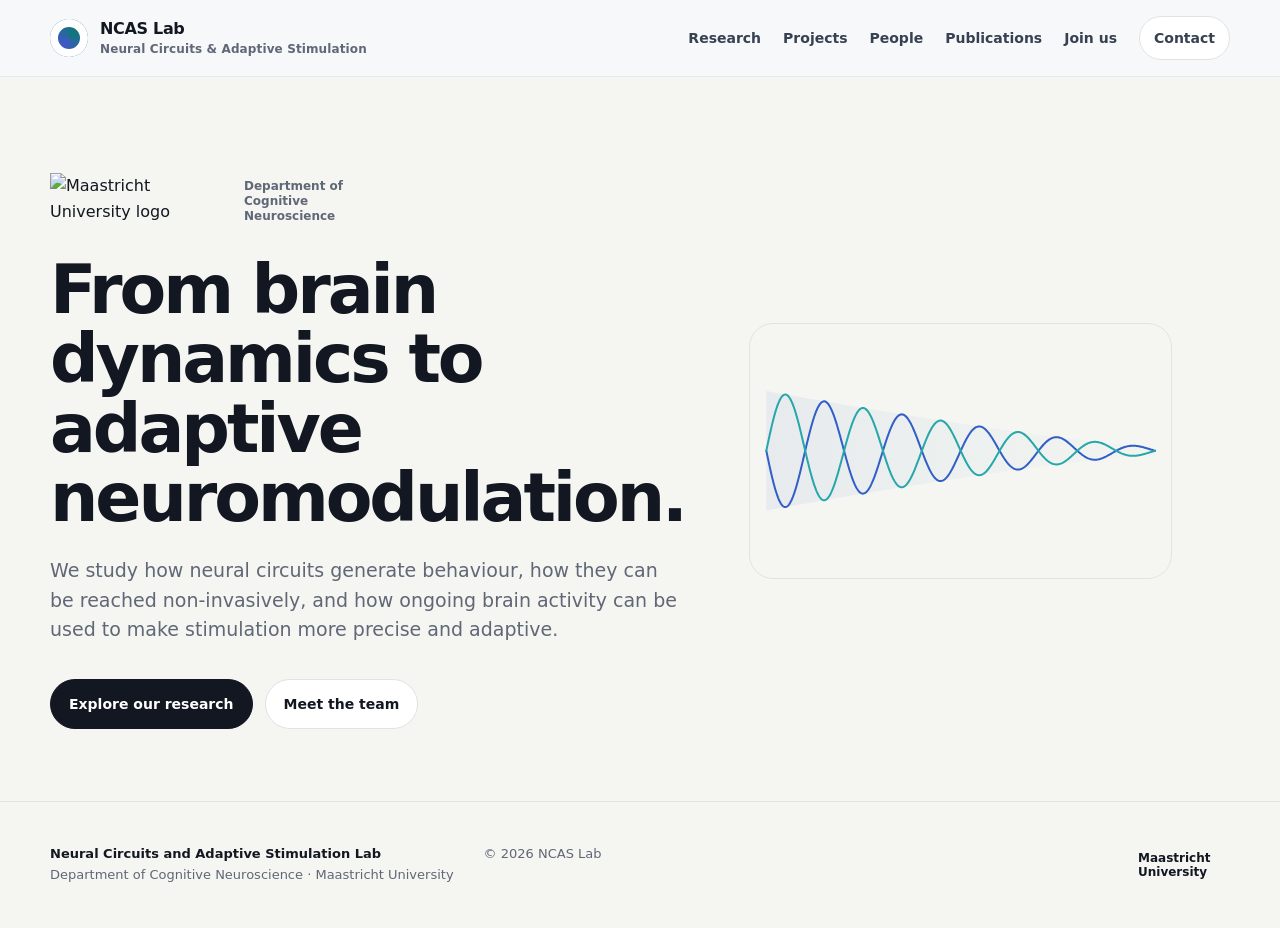
==== commit 8317cae3: "Tighten homepage wave artwork canvas" ====
--- a/index.html
+++ b/index.html
@@ -1,7 +1,7 @@
-<!doctype html><html lang="en"><head><meta charset="utf-8"><meta name="viewport" content="width=device-width,initial-scale=1"><meta name="description" content="Neural Circuits and Adaptive Stimulation Lab at Maastricht University. We study neural circuit mechanisms and develop non-invasive, adaptive approaches to modulate them."><title>NCAS Lab | Neural Circuits & Adaptive Stimulation</title><link rel="stylesheet" href="styles.css"><link rel="stylesheet" href="enhancements.css?v=20261001-5"></head><body>
+<!doctype html><html lang="en"><head><meta charset="utf-8"><meta name="viewport" content="width=device-width,initial-scale=1"><meta name="description" content="Neural Circuits and Adaptive Stimulation Lab at Maastricht University. We study neural circuit mechanisms and develop non-invasive, adaptive approaches to modulate them."><title>NCAS Lab | Neural Circuits & Adaptive Stimulation</title><link rel="stylesheet" href="styles.css"><link rel="stylesheet" href="enhancements.css?v=20261001-6"></head><body>
 <header class="site-header"><div class="container nav"><a class="brand" href="index.html"><span class="brand-mark"></span><span class="brand-text"><span>NCAS Lab</span><span>Neural Circuits & Adaptive Stimulation</span></span></a><button class="menu-button" aria-label="Menu">☰</button><nav class="nav-links"><a href="research.html">Research</a><a href="projects.html">Projects</a><a href="people.html">People</a><a href="publications.html">Publications</a><a href="join.html">Join us</a><a class="nav-cta" href="contact.html">Contact</a></nav></div></header>
 <main>
 <section class="hero"><div class="container hero-grid"><div><a class="hero-um" href="https://www.maastrichtuniversity.nl/" target="_blank" rel="noopener" aria-label="Maastricht University"><img src="https://www.maastrichtuniversity.nl/sites/default/files/2024-05/438x490m-private-content_formfield__files_media__39825__Mdij5L.png" alt="Maastricht University logo"><span>Department of Cognitive Neuroscience</span></a><h1>From brain dynamics to adaptive neuromodulation.</h1><p>We study how neural circuits generate behaviour, how they can be reached non-invasively, and how ongoing brain activity can be used to make stimulation more precise and adaptive.</p><div class="hero-actions"><a class="button primary" href="research.html">Explore our research</a><a class="button" href="people.html">Meet the team</a></div></div><div class="hero-wave-art" aria-label="Abstract visualization of wave interference and adaptive neuromodulation">
-<svg xmlns="http://www.w3.org/2000/svg" viewBox="0 0 620 320" width="620" height="320" preserveAspectRatio="xMidYMid meet" role="img" aria-labelledby="wave-title"><title id="wave-title">Abstract opposing oscillations with gradually reduced amplitude</title><defs><linearGradient id="wave-wash" x1="0" x2="1"><stop stop-color="#315fc8" stop-opacity=".07"/><stop offset="1" stop-color="#28a7aa" stop-opacity=".015"/></linearGradient></defs><path d="M40.00,77.00 L40.90,77.16 L41.80,77.32 L42.70,77.49 L43.60,77.65 L44.50,77.81 L45.40,77.97 L46.30,78.14 L47.20,78.30 L48.10,78.46 L49.00,78.62 L49.90,78.78 L50.80,78.95 L51.70,79.11 L52.60,79.27 L53.50,79.43 L54.40,79.59 L55.30,79.75 L56.20,79.91 L57.10,80.08 L58.00,80.24 L58.90,80.40 L59.80,80.56 L60.70,80.72 L61.60,80.88 L62.50,81.04 L63.40,81.20 L64.30,81.36 L65.20,81.52 L66.10,81.68 L67.00,81.84 L67.90,82.00 L68.80,82.16 L69.70,82.33 L70.60,82.49 L71.50,82.65 L72.40,82.81 L73.30,82.97 L74.20,83.13 L75.10,83.29 L76.00,83.44 L76.90,83.60 L77.80,83.76 L78.70,83.92 L79.60,84.08 L80.50,84.24 L81.40,84.40 L82.30,84.56 L83.20,84.72 L84.10,84.88 L85.00,85.04 L85.90,85.20 L86.80,85.36 L87.70,85.52 L88.60,85.67 L89.50,85.83 L90.40,85.99 L91.30,86.15 L92.20,86.31 L93.10,86.47 L94.00,86.62 L94.90,86.78 L95.80,86.94 L96.70,87.10 L97.60,87.26 L98.50,87.42 L99.40,87.57 L100.30,87.73 L101.20,87.89 L102.10,88.05 L103.00,88.20 L103.90,88.36 L104.80,88.52 L105.70,88.68 L106.60,88.83 L107.50,88.99 L108.40,89.15 L109.30,89.30 L110.20,89.46 L111.10,89.62 L112.00,89.78 L112.90,89.93 L113.80,90.09 L114.70,90.25 L115.60,90.40 L116.50,90.56 L117.40,90.72 L118.30,90.87 L119.20,91.03 L120.10,91.18 L121.00,91.34 L121.90,91.50 L122.80,91.65 L123.70,91.81 L124.60,91.96 L125.50,92.12 L126.40,92.27 L127.30,92.43 L128.20,92.59 L129.10,92.74 L130.00,92.90 L130.90,93.05 L131.80,93.21 L132.70,93.36 L133.60,93.52 L134.50,93.67 L135.40,93.83 L136.30,93.98 L137.20,94.14 L138.10,94.29 L139.00,94.44 L139.90,94.60 L140.80,94.75 L141.70,94.91 L142.60,95.06 L143.50,95.22 L144.40,95.37 L145.30,95.52 L146.20,95.68 L147.10,95.83 L148.00,95.99 L148.90,96.14 L149.80,96.29 L150.70,96.45 L151.60,96.60 L152.50,96.75 L153.40,96.91 L154.30,97.06 L155.20,97.21 L156.10,97.37 L157.00,97.52 L157.90,97.67 L158.80,97.82 L159.70,97.98 L160.60,98.13 L161.50,98.28 L162.40,98.43 L163.30,98.59 L164.20,98.74 L165.10,98.89 L166.00,99.04 L166.90,99.20 L167.80,99.35 L168.70,99.50 L169.60,99.65 L170.50,99.80 L171.40,99.95 L172.30,100.11 L173.20,100.26 L174.10,100.41 L175.00,100.56 L175.90,100.71 L176.80,100.86 L177.70,101.01 L178.60,101.16 L179.50,101.31 L180.40,101.47 L181.30,101.62 L182.20,101.77 L183.10,101.92 L184.00,102.07 L184.90,102.22 L185.80,102.37 L186.70,102.52 L187.60,102.67 L188.50,102.82 L189.40,102.97 L190.30,103.12 L191.20,103.27 L192.10,103.42 L193.00,103.57 L193.90,103.72 L194.80,103.87 L195.70,104.02 L196.60,104.16 L197.50,104.31 L198.40,104.46 L199.30,104.61 L200.20,104.76 L201.10,104.91 L202.00,105.06 L202.90,105.21 L203.80,105.35 L204.70,105.50 L205.60,105.65 L206.50,105.80 L207.40,105.95 L208.30,106.10 L209.20,106.24 L210.10,106.39 L211.00,106.54 L211.90,106.69 L212.80,106.84 L213.70,106.98 L214.60,107.13 L215.50,107.28 L216.40,107.42 L217.30,107.57 L218.20,107.72 L219.10,107.87 L220.00,108.01 L220.90,108.16 L221.80,108.31 L222.70,108.45 L223.60,108.60 L224.50,108.75 L225.40,108.89 L226.30,109.04 L227.20,109.18 L228.10,109.33 L229.00,109.48 L229.90,109.62 L230.80,109.77 L231.70,109.91 L232.60,110.06 L233.50,110.20 L234.40,110.35 L235.30,110.50 L236.20,110.64 L237.10,110.79 L238.00,110.93 L238.90,111.08 L239.80,111.22 L240.70,111.37 L241.60,111.51 L242.50,111.65 L243.40,111.80 L244.30,111.94 L245.20,112.09 L246.10,112.23 L247.00,112.38 L247.90,112.52 L248.80,112.66 L249.70,112.81 L250.60,112.95 L251.50,113.09 L252.40,113.24 L253.30,113.38 L254.20,113.52 L255.10,113.67 L256.00,113.81 L256.90,113.95 L257.80,114.10 L258.70,114.24 L259.60,114.38 L260.50,114.52 L261.40,114.67 L262.30,114.81 L263.20,114.95 L264.10,115.09 L265.00,115.24 L265.90,115.38 L266.80,115.52 L267.70,115.66 L268.60,115.80 L269.50,115.94 L270.40,116.09 L271.30,116.23 L272.20,116.37 L273.10,116.51 L274.00,116.65 L274.90,116.79 L275.80,116.93 L276.70,117.07 L277.60,117.21 L278.50,117.35 L279.40,117.50 L280.30,117.64 L281.20,117.78 L282.10,117.92 L283.00,118.06 L283.90,118.20 L284.80,118.34 L285.70,118.47 L286.60,118.61 L287.50,118.75 L288.40,118.89 L289.30,119.03 L290.20,119.17 L291.10,119.31 L292.00,119.45 L292.90,119.59 L293.80,119.73 L294.70,119.87 L295.60,120.00 L296.50,120.14 L297.40,120.28 L298.30,120.42 L299.20,120.56 L300.10,120.70 L301.00,120.83 L301.90,120.97 L302.80,121.11 L303.70,121.25 L304.60,121.38 L305.50,121.52 L306.40,121.66 L307.30,121.79 L308.20,121.93 L309.10,122.07 L310.00,122.21 L310.90,122.34 L311.80,122.48 L312.70,122.61 L313.60,122.75 L314.50,122.89 L315.40,123.02 L316.30,123.16 L317.20,123.29 L318.10,123.43 L319.00,123.57 L319.90,123.70 L320.80,123.84 L321.70,123.97 L322.60,124.11 L323.50,124.24 L324.40,124.38 L325.30,124.51 L326.20,124.65 L327.10,124.78 L328.00,124.91 L328.90,125.05 L329.80,125.18 L330.70,125.32 L331.60,125.45 L332.50,125.58 L333.40,125.72 L334.30,125.85 L335.20,125.99 L336.10,126.12 L337.00,126.25 L337.90,126.38 L338.80,126.52 L339.70,126.65 L340.60,126.78 L341.50,126.92 L342.40,127.05 L343.30,127.18 L344.20,127.31 L345.10,127.44 L346.00,127.58 L346.90,127.71 L347.80,127.84 L348.70,127.97 L349.60,128.10 L350.50,128.23 L351.40,128.37 L352.30,128.50 L353.20,128.63 L354.10,128.76 L355.00,128.89 L355.90,129.02 L356.80,129.15 L357.70,129.28 L358.60,129.41 L359.50,129.54 L360.40,129.67 L361.30,129.80 L362.20,129.93 L363.10,130.06 L364.00,130.19 L364.90,130.32 L365.80,130.45 L366.70,130.57 L367.60,130.70 L368.50,130.83 L369.40,130.96 L370.30,131.09 L371.20,131.22 L372.10,131.35 L373.00,131.47 L373.90,131.60 L374.80,131.73 L375.70,131.86 L376.60,131.98 L377.50,132.11 L378.40,132.24 L379.30,132.36 L380.20,132.49 L381.10,132.62 L382.00,132.74 L382.90,132.87 L383.80,133.00 L384.70,133.12 L385.60,133.25 L386.50,133.38 L387.40,133.50 L388.30,133.63 L389.20,133.75 L390.10,133.88 L391.00,134.00 L391.90,134.13 L392.80,134.25 L393.70,134.38 L394.60,134.50 L395.50,134.62 L396.40,134.75 L397.30,134.87 L398.20,135.00 L399.10,135.12 L400.00,135.24 L400.90,135.37 L401.80,135.49 L402.70,135.61 L403.60,135.74 L404.50,135.86 L405.40,135.98 L406.30,136.10 L407.20,136.23 L408.10,136.35 L409.00,136.47 L409.90,136.59 L410.80,136.71 L411.70,136.84 L412.60,136.96 L413.50,137.08 L414.40,137.20 L415.30,137.32 L416.20,137.44 L417.10,137.56 L418.00,137.68 L418.90,137.80 L419.80,137.92 L420.70,138.04 L421.60,138.16 L422.50,138.28 L423.40,138.40 L424.30,138.52 L425.20,138.64 L426.10,138.76 L427.00,138.88 L427.90,138.99 L428.80,139.11 L429.70,139.23 L430.60,139.35 L431.50,139.47 L432.40,139.58 L433.30,139.70 L434.20,139.82 L435.10,139.94 L436.00,140.05 L436.90,140.17 L437.80,140.29 L438.70,140.40 L439.60,140.52 L440.50,140.63 L441.40,140.75 L442.30,140.87 L443.20,140.98 L444.10,141.10 L445.00,141.21 L445.90,141.33 L446.80,141.44 L447.70,141.56 L448.60,141.67 L449.50,141.78 L450.40,141.90 L451.30,142.01 L452.20,142.12 L453.10,142.24 L454.00,142.35 L454.90,142.46 L455.80,142.58 L456.70,142.69 L457.60,142.80 L458.50,142.91 L459.40,143.02 L460.30,143.14 L461.20,143.25 L462.10,143.36 L463.00,143.47 L463.90,143.58 L464.80,143.69 L465.70,143.80 L466.60,143.91 L467.50,144.02 L468.40,144.13 L469.30,144.24 L470.20,144.35 L471.10,144.46 L472.00,144.57 L472.90,144.68 L473.80,144.78 L474.70,144.89 L475.60,145.00 L476.50,145.11 L477.40,145.22 L478.30,145.32 L479.20,145.43 L480.10,145.54 L481.00,145.64 L481.90,145.75 L482.80,145.85 L483.70,145.96 L484.60,146.07 L485.50,146.17 L486.40,146.28 L487.30,146.38 L488.20,146.49 L489.10,146.59 L490.00,146.69 L490.90,146.80 L491.80,146.90 L492.70,147.00 L493.60,147.11 L494.50,147.21 L495.40,147.31 L496.30,147.41 L497.20,147.52 L498.10,147.62 L499.00,147.72 L499.90,147.82 L500.80,147.92 L501.70,148.02 L502.60,148.12 L503.50,148.22 L504.40,148.32 L505.30,148.42 L506.20,148.52 L507.10,148.62 L508.00,148.72 L508.90,148.81 L509.80,148.91 L510.70,149.01 L511.60,149.11 L512.50,149.20 L513.40,149.30 L514.30,149.40 L515.20,149.49 L516.10,149.59 L517.00,149.68 L517.90,149.78 L518.80,149.87 L519.70,149.97 L520.60,150.06 L521.50,150.15 L522.40,150.25 L523.30,150.34 L524.20,150.43 L525.10,150.52 L526.00,150.61 L526.90,150.70 L527.80,150.80 L528.70,150.89 L529.60,150.98 L530.50,151.07 L531.40,151.15 L532.30,151.24 L533.20,151.33 L534.10,151.42 L535.00,151.51 L535.90,151.59 L536.80,151.68 L537.70,151.77 L538.60,151.85 L539.50,151.94 L540.40,152.02 L541.30,152.11 L542.20,152.19 L543.10,152.27 L544.00,152.36 L544.90,152.44 L545.80,152.52 L546.70,152.60 L547.60,152.68 L548.50,152.76 L549.40,152.84 L550.30,152.92 L551.20,153.00 L552.10,153.08 L553.00,153.16 L553.90,153.23 L554.80,153.31 L555.70,153.38 L556.60,153.46 L557.50,153.53 L558.40,153.60 L559.30,153.68 L560.20,153.75 L561.10,153.82 L562.00,153.89 L562.90,153.96 L563.80,154.03 L564.70,154.09 L565.60,154.16 L566.50,154.22 L567.40,154.29 L568.30,154.35 L569.20,154.41 L570.10,154.47 L571.00,154.53 L571.90,154.59 L572.80,154.65 L573.70,154.70 L574.60,154.75 L575.50,154.80 L576.40,154.85 L577.30,154.90 L578.20,154.94 L579.10,154.97 L580.00,155.00 L580.00,165.00 L579.10,165.03 L578.20,165.06 L577.30,165.10 L576.40,165.15 L575.50,165.20 L574.60,165.25 L573.70,165.30 L572.80,165.35 L571.90,165.41 L571.00,165.47 L570.10,165.53 L569.20,165.59 L568.30,165.65 L567.40,165.71 L566.50,165.78 L565.60,165.84 L564.70,165.91 L563.80,165.97 L562.90,166.04 L562.00,166.11 L561.10,166.18 L560.20,166.25 L559.30,166.32 L558.40,166.40 L557.50,166.47 L556.60,166.54 L555.70,166.62 L554.80,166.69 L553.90,166.77 L553.00,166.84 L552.10,166.92 L551.20,167.00 L550.30,167.08 L549.40,167.16 L548.50,167.24 L547.60,167.32 L546.70,167.40 L545.80,167.48 L544.90,167.56 L544.00,167.64 L543.10,167.73 L542.20,167.81 L541.30,167.89 L540.40,167.98 L539.50,168.06 L538.60,168.15 L537.70,168.23 L536.80,168.32 L535.90,168.41 L535.00,168.49 L534.10,168.58 L533.20,168.67 L532.30,168.76 L531.40,168.85 L530.50,168.93 L529.60,169.02 L528.70,169.11 L527.80,169.20 L526.90,169.30 L526.00,169.39 L525.10,169.48 L524.20,169.57 L523.30,169.66 L522.40,169.75 L521.50,169.85 L520.60,169.94 L519.70,170.03 L518.80,170.13 L517.90,170.22 L517.00,170.32 L516.10,170.41 L515.20,170.51 L514.30,170.60 L513.40,170.70 L512.50,170.80 L511.60,170.89 L510.70,170.99 L509.80,171.09 L508.90,171.19 L508.00,171.28 L507.10,171.38 L506.20,171.48 L505.30,171.58 L504.40,171.68 L503.50,171.78 L502.60,171.88 L501.70,171.98 L500.80,172.08 L499.90,172.18 L499.00,172.28 L498.10,172.38 L497.20,172.48 L496.30,172.59 L495.40,172.69 L494.50,172.79 L493.60,172.89 L492.70,173.00 L491.80,173.10 L490.90,173.20 L490.00,173.31 L489.10,173.41 L488.20,173.51 L487.30,173.62 L486.40,173.72 L485.50,173.83 L484.60,173.93 L483.70,174.04 L482.80,174.15 L481.90,174.25 L481.00,174.36 L480.10,174.46 L479.20,174.57 L478.30,174.68 L477.40,174.78 L476.50,174.89 L475.60,175.00 L474.70,175.11 L473.80,175.22 L472.90,175.32 L472.00,175.43 L471.10,175.54 L470.20,175.65 L469.30,175.76 L468.40,175.87 L467.50,175.98 L466.60,176.09 L465.70,176.20 L464.80,176.31 L463.90,176.42 L463.00,176.53 L462.10,176.64 L461.20,176.75 L460.30,176.86 L459.40,176.98 L458.50,177.09 L457.60,177.20 L456.70,177.31 L455.80,177.42 L454.90,177.54 L454.00,177.65 L453.10,177.76 L452.20,177.88 L451.30,177.99 L450.40,178.10 L449.50,178.22 L448.60,178.33 L447.70,178.44 L446.80,178.56 L445.90,178.67 L445.00,178.79 L444.10,178.90 L443.20,179.02 L442.30,179.13 L441.40,179.25 L440.50,179.37 L439.60,179.48 L438.70,179.60 L437.80,179.71 L436.90,179.83 L436.00,179.95 L435.10,180.06 L434.20,180.18 L433.30,180.30 L432.40,180.42 L431.50,180.53 L430.60,180.65 L429.70,180.77 L428.80,180.89 L427.90,181.01 L427.00,181.12 L426.10,181.24 L425.20,181.36 L424.30,181.48 L423.40,181.60 L422.50,181.72 L421.60,181.84 L420.70,181.96 L419.80,182.08 L418.90,182.20 L418.00,182.32 L417.10,182.44 L416.20,182.56 L415.30,182.68 L414.40,182.80 L413.50,182.92 L412.60,183.04 L411.70,183.16 L410.80,183.29 L409.90,183.41 L409.00,183.53 L408.10,183.65 L407.20,183.77 L406.30,183.90 L405.40,184.02 L404.50,184.14 L403.60,184.26 L402.70,184.39 L401.80,184.51 L400.90,184.63 L400.00,184.76 L399.10,184.88 L398.20,185.00 L397.30,185.13 L396.40,185.25 L395.50,185.38 L394.60,185.50 L393.70,185.62 L392.80,185.75 L391.90,185.87 L391.00,186.00 L390.10,186.12 L389.20,186.25 L388.30,186.37 L387.40,186.50 L386.50,186.62 L385.60,186.75 L384.70,186.88 L383.80,187.00 L382.90,187.13 L382.00,187.26 L381.10,187.38 L380.20,187.51 L379.30,187.64 L378.40,187.76 L377.50,187.89 L376.60,188.02 L375.70,188.14 L374.80,188.27 L373.90,188.40 L373.00,188.53 L372.10,188.65 L371.20,188.78 L370.30,188.91 L369.40,189.04 L368.50,189.17 L367.60,189.30 L366.70,189.43 L365.80,189.55 L364.90,189.68 L364.00,189.81 L363.10,189.94 L362.20,190.07 L361.30,190.20 L360.40,190.33 L359.50,190.46 L358.60,190.59 L357.70,190.72 L356.80,190.85 L355.90,190.98 L355.00,191.11 L354.10,191.24 L353.20,191.37 L352.30,191.50 L351.40,191.63 L350.50,191.77 L349.60,191.90 L348.70,192.03 L347.80,192.16 L346.90,192.29 L346.00,192.42 L345.10,192.56 L344.20,192.69 L343.30,192.82 L342.40,192.95 L341.50,193.08 L340.60,193.22 L339.70,193.35 L338.80,193.48 L337.90,193.62 L337.00,193.75 L336.10,193.88 L335.20,194.01 L334.30,194.15 L333.40,194.28 L332.50,194.42 L331.60,194.55 L330.70,194.68 L329.80,194.82 L328.90,194.95 L328.00,195.09 L327.10,195.22 L326.20,195.35 L325.30,195.49 L324.40,195.62 L323.50,195.76 L322.60,195.89 L321.70,196.03 L320.80,196.16 L319.90,196.30 L319.00,196.43 L318.10,196.57 L317.20,196.71 L316.30,196.84 L315.40,196.98 L314.50,197.11 L313.60,197.25 L312.70,197.39 L311.80,197.52 L310.90,197.66 L310.00,197.79 L309.10,197.93 L308.20,198.07 L307.30,198.21 L306.40,198.34 L305.50,198.48 L304.60,198.62 L303.70,198.75 L302.80,198.89 L301.90,199.03 L301.00,199.17 L300.10,199.30 L299.20,199.44 L298.30,199.58 L297.40,199.72 L296.50,199.86 L295.60,200.00 L294.70,200.13 L293.80,200.27 L292.90,200.41 L292.00,200.55 L291.10,200.69 L290.20,200.83 L289.30,200.97 L288.40,201.11 L287.50,201.25 L286.60,201.39 L285.70,201.53 L284.80,201.66 L283.90,201.80 L283.00,201.94 L282.10,202.08 L281.20,202.22 L280.30,202.36 L279.40,202.50 L278.50,202.65 L277.60,202.79 L276.70,202.93 L275.80,203.07 L274.90,203.21 L274.00,203.35 L273.10,203.49 L272.20,203.63 L271.30,203.77 L270.40,203.91 L269.50,204.06 L268.60,204.20 L267.70,204.34 L266.80,204.48 L265.90,204.62 L265.00,204.76 L264.10,204.91 L263.20,205.05 L262.30,205.19 L261.40,205.33 L260.50,205.48 L259.60,205.62 L258.70,205.76 L257.80,205.90 L256.90,206.05 L256.00,206.19 L255.10,206.33 L254.20,206.48 L253.30,206.62 L252.40,206.76 L251.50,206.91 L250.60,207.05 L249.70,207.19 L248.80,207.34 L247.90,207.48 L247.00,207.62 L246.10,207.77 L245.20,207.91 L244.30,208.06 L243.40,208.20 L242.50,208.35 L241.60,208.49 L240.70,208.63 L239.80,208.78 L238.90,208.92 L238.00,209.07 L237.10,209.21 L236.20,209.36 L235.30,209.50 L234.40,209.65 L233.50,209.80 L232.60,209.94 L231.70,210.09 L230.80,210.23 L229.90,210.38 L229.00,210.52 L228.10,210.67 L227.20,210.82 L226.30,210.96 L225.40,211.11 L224.50,211.25 L223.60,211.40 L222.70,211.55 L221.80,211.69 L220.90,211.84 L220.00,211.99 L219.10,212.13 L218.20,212.28 L217.30,212.43 L216.40,212.58 L215.50,212.72 L214.60,212.87 L213.70,213.02 L212.80,213.16 L211.90,213.31 L211.00,213.46 L210.10,213.61 L209.20,213.76 L208.30,213.90 L207.40,214.05 L206.50,214.20 L205.60,214.35 L204.70,214.50 L203.80,214.65 L202.90,214.79 L202.00,214.94 L201.10,215.09 L200.20,215.24 L199.30,215.39 L198.40,215.54 L197.50,215.69 L196.60,215.84 L195.70,215.98 L194.80,216.13 L193.90,216.28 L193.00,216.43 L192.10,216.58 L191.20,216.73 L190.30,216.88 L189.40,217.03 L188.50,217.18 L187.60,217.33 L186.70,217.48 L185.80,217.63 L184.90,217.78 L184.00,217.93 L183.10,218.08 L182.20,218.23 L181.30,218.38 L180.40,218.53 L179.50,218.69 L178.60,218.84 L177.70,218.99 L176.80,219.14 L175.90,219.29 L175.00,219.44 L174.10,219.59 L173.20,219.74 L172.30,219.89 L171.40,220.05 L170.50,220.20 L169.60,220.35 L168.70,220.50 L167.80,220.65 L166.90,220.80 L166.00,220.96 L165.10,221.11 L164.20,221.26 L163.30,221.41 L162.40,221.57 L161.50,221.72 L160.60,221.87 L159.70,222.02 L158.80,222.18 L157.90,222.33 L157.00,222.48 L156.10,222.63 L155.20,222.79 L154.30,222.94 L153.40,223.09 L152.50,223.25 L151.60,223.40 L150.70,223.55 L149.80,223.71 L148.90,223.86 L148.00,224.01 L147.10,224.17 L146.20,224.32 L145.30,224.48 L144.40,224.63 L143.50,224.78 L142.60,224.94 L141.70,225.09 L140.80,225.25 L139.90,225.40 L139.00,225.56 L138.10,225.71 L137.20,225.86 L136.30,226.02 L135.40,226.17 L134.50,226.33 L133.60,226.48 L132.70,226.64 L131.80,226.79 L130.90,226.95 L130.00,227.10 L129.10,227.26 L128.20,227.41 L127.30,227.57 L126.40,227.73 L125.50,227.88 L124.60,228.04 L123.70,228.19 L122.80,228.35 L121.90,228.50 L121.00,228.66 L120.10,228.82 L119.20,228.97 L118.30,229.13 L117.40,229.28 L116.50,229.44 L115.60,229.60 L114.70,229.75 L113.80,229.91 L112.90,230.07 L112.00,230.22 L111.10,230.38 L110.20,230.54 L109.30,230.70 L108.40,230.85 L107.50,231.01 L106.60,231.17 L105.70,231.32 L104.80,231.48 L103.90,231.64 L103.00,231.80 L102.10,231.95 L101.20,232.11 L100.30,232.27 L99.40,232.43 L98.50,232.58 L97.60,232.74 L96.70,232.90 L95.80,233.06 L94.90,233.22 L94.00,233.38 L93.10,233.53 L92.20,233.69 L91.30,233.85 L90.40,234.01 L89.50,234.17 L88.60,234.33 L87.70,234.48 L86.80,234.64 L85.90,234.80 L85.00,234.96 L84.10,235.12 L83.20,235.28 L82.30,235.44 L81.40,235.60 L80.50,235.76 L79.60,235.92 L78.70,236.08 L77.80,236.24 L76.90,236.40 L76.00,236.56 L75.10,236.71 L74.20,236.87 L73.30,237.03 L72.40,237.19 L71.50,237.35 L70.60,237.51 L69.70,237.67 L68.80,237.84 L67.90,238.00 L67.00,238.16 L66.10,238.32 L65.20,238.48 L64.30,238.64 L63.40,238.80 L62.50,238.96 L61.60,239.12 L60.70,239.28 L59.80,239.44 L58.90,239.60 L58.00,239.76 L57.10,239.92 L56.20,240.09 L55.30,240.25 L54.40,240.41 L53.50,240.57 L52.60,240.73 L51.70,240.89 L50.80,241.05 L49.90,241.22 L49.00,241.38 L48.10,241.54 L47.20,241.70 L46.30,241.86 L45.40,242.03 L44.50,242.19 L43.60,242.35 L42.70,242.51 L41.80,242.68 L40.90,242.84 L40.00,243.00 Z" fill="url(#wave-wash)"/><path d="M40.00,160.00 L40.90,164.34 L41.80,168.64 L42.70,172.91 L43.60,177.12 L44.50,181.27 L45.40,185.35 L46.30,189.34 L47.20,193.23 L48.10,197.02 L49.00,200.69 L49.90,204.23 L50.80,207.64 L51.70,210.91 L52.60,214.02 L53.50,216.97 L54.40,219.76 L55.30,222.36 L56.20,224.79 L57.10,227.03 L58.00,229.08 L58.90,230.93 L59.80,232.57 L60.70,234.01 L61.60,235.25 L62.50,236.27 L63.40,237.08 L64.30,237.67 L65.20,238.05 L66.10,238.21 L67.00,238.16 L67.90,237.89 L68.80,237.41 L69.70,236.72 L70.60,235.82 L71.50,234.72 L72.40,233.42 L73.30,231.92 L74.20,230.23 L75.10,228.35 L76.00,226.30 L76.90,224.07 L77.80,221.68 L78.70,219.12 L79.60,216.42 L80.50,213.57 L81.40,210.58 L82.30,207.48 L83.20,204.25 L84.10,200.91 L85.00,197.48 L85.90,193.96 L86.80,190.36 L87.70,186.69 L88.60,182.97 L89.50,179.20 L90.40,175.39 L91.30,171.55 L92.20,167.70 L93.10,163.85 L94.00,160.00 L94.90,156.17 L95.80,152.36 L96.70,148.60 L97.60,144.88 L98.50,141.21 L99.40,137.62 L100.30,134.10 L101.20,130.67 L102.10,127.33 L103.00,124.10 L103.90,120.98 L104.80,117.98 L105.70,115.11 L106.60,112.38 L107.50,109.79 L108.40,107.35 L109.30,105.06 L110.20,102.93 L111.10,100.97 L112.00,99.18 L112.90,97.57 L113.80,96.13 L114.70,94.88 L115.60,93.81 L116.50,92.92 L117.40,92.23 L118.30,91.72 L119.20,91.41 L120.10,91.28 L121.00,91.34 L121.90,91.59 L122.80,92.03 L123.70,92.65 L124.60,93.45 L125.50,94.43 L126.40,95.59 L127.30,96.92 L128.20,98.41 L129.10,100.07 L130.00,101.89 L130.90,103.85 L131.80,105.96 L132.70,108.21 L133.60,110.59 L134.50,113.10 L135.40,115.72 L136.30,118.45 L137.20,121.29 L138.10,124.21 L139.00,127.22 L139.90,130.31 L140.80,133.46 L141.70,136.67 L142.60,139.93 L143.50,143.23 L144.40,146.56 L145.30,149.91 L146.20,153.28 L147.10,156.64 L148.00,160.00 L148.90,163.34 L149.80,166.66 L150.70,169.94 L151.60,173.18 L152.50,176.37 L153.40,179.50 L154.30,182.56 L155.20,185.54 L156.10,188.44 L157.00,191.24 L157.90,193.95 L158.80,196.55 L159.70,199.03 L160.60,201.40 L161.50,203.64 L162.40,205.75 L163.30,207.73 L164.20,209.56 L165.10,211.25 L166.00,212.79 L166.90,214.18 L167.80,215.41 L168.70,216.48 L169.60,217.40 L170.50,218.15 L171.40,218.73 L172.30,219.16 L173.20,219.42 L174.10,219.51 L175.00,219.44 L175.90,219.21 L176.80,218.81 L177.70,218.26 L178.60,217.55 L179.50,216.69 L180.40,215.67 L181.30,214.51 L182.20,213.20 L183.10,211.75 L184.00,210.17 L184.90,208.46 L185.80,206.63 L186.70,204.67 L187.60,202.61 L188.50,200.43 L189.40,198.16 L190.30,195.80 L191.20,193.35 L192.10,190.82 L193.00,188.22 L193.90,185.55 L194.80,182.83 L195.70,180.06 L196.60,177.25 L197.50,174.41 L198.40,171.55 L199.30,168.66 L200.20,165.77 L201.10,162.88 L202.00,160.00 L202.90,157.13 L203.80,154.29 L204.70,151.47 L205.60,148.70 L206.50,145.97 L207.40,143.30 L208.30,140.68 L209.20,138.14 L210.10,135.66 L211.00,133.27 L211.90,130.96 L212.80,128.75 L213.70,126.64 L214.60,124.62 L215.50,122.72 L216.40,120.93 L217.30,119.26 L218.20,117.70 L219.10,116.28 L220.00,114.98 L220.90,113.81 L221.80,112.78 L222.70,111.88 L223.60,111.12 L224.50,110.49 L225.40,110.01 L226.30,109.67 L227.20,109.46 L228.10,109.40 L229.00,109.48 L229.90,109.69 L230.80,110.04 L231.70,110.53 L232.60,111.15 L233.50,111.90 L234.40,112.78 L235.30,113.78 L236.20,114.91 L237.10,116.15 L238.00,117.50 L238.90,118.97 L239.80,120.54 L240.70,122.20 L241.60,123.96 L242.50,125.81 L243.40,127.75 L244.30,129.76 L245.20,131.84 L246.10,133.98 L247.00,136.19 L247.90,138.44 L248.80,140.75 L249.70,143.09 L250.60,145.46 L251.50,147.86 L252.40,150.28 L253.30,152.71 L254.20,155.14 L255.10,157.58 L256.00,160.00 L256.90,162.41 L257.80,164.80 L258.70,167.16 L259.60,169.48 L260.50,171.77 L261.40,174.01 L262.30,176.19 L263.20,178.32 L264.10,180.39 L265.00,182.38 L265.90,184.30 L266.80,186.14 L267.70,187.90 L268.60,189.57 L269.50,191.15 L270.40,192.63 L271.30,194.02 L272.20,195.30 L273.10,196.47 L274.00,197.54 L274.90,198.50 L275.80,199.34 L276.70,200.08 L277.60,200.69 L278.50,201.19 L279.40,201.58 L280.30,201.84 L281.20,201.99 L282.10,202.03 L283.00,201.94 L283.90,201.75 L284.80,201.44 L285.70,201.01 L286.60,200.48 L287.50,199.84 L288.40,199.09 L289.30,198.25 L290.20,197.30 L291.10,196.25 L292.00,195.12 L292.90,193.89 L293.80,192.58 L294.70,191.19 L295.60,189.72 L296.50,188.18 L297.40,186.58 L298.30,184.91 L299.20,183.18 L300.10,181.41 L301.00,179.58 L301.90,177.72 L302.80,175.82 L303.70,173.89 L304.60,171.93 L305.50,169.96 L306.40,167.97 L307.30,165.98 L308.20,163.98 L309.10,161.99 L310.00,160.00 L310.90,158.03 L311.80,156.08 L312.70,154.15 L313.60,152.26 L314.50,150.39 L315.40,148.57 L316.30,146.80 L317.20,145.07 L318.10,143.40 L319.00,141.78 L319.90,140.23 L320.80,138.74 L321.70,137.33 L322.60,135.98 L323.50,134.72 L324.40,133.53 L325.30,132.42 L326.20,131.40 L327.10,130.46 L328.00,129.62 L328.90,128.86 L329.80,128.19 L330.70,127.62 L331.60,127.14 L332.50,126.76 L333.40,126.47 L334.30,126.27 L335.20,126.17 L336.10,126.17 L337.00,126.25 L337.90,126.43 L338.80,126.70 L339.70,127.06 L340.60,127.51 L341.50,128.04 L342.40,128.66 L343.30,129.36 L344.20,130.14 L345.10,130.99 L346.00,131.92 L346.90,132.92 L347.80,133.98 L348.70,135.11 L349.60,136.30 L350.50,137.54 L351.40,138.83 L352.30,140.17 L353.20,141.56 L354.10,142.98 L355.00,144.44 L355.90,145.93 L356.80,147.45 L357.70,148.99 L358.60,150.55 L359.50,152.12 L360.40,153.69 L361.30,155.28 L362.20,156.86 L363.10,158.43 L364.00,160.00 L364.90,161.55 L365.80,163.09 L366.70,164.60 L367.60,166.09 L368.50,167.55 L369.40,168.97 L370.30,170.36 L371.20,171.71 L372.10,173.01 L373.00,174.26 L373.90,175.47 L374.80,176.62 L375.70,177.71 L376.60,178.75 L377.50,179.72 L378.40,180.63 L379.30,181.48 L380.20,182.25 L381.10,182.96 L382.00,183.60 L382.90,184.17 L383.80,184.67 L384.70,185.09 L385.60,185.44 L386.50,185.72 L387.40,185.92 L388.30,186.05 L389.20,186.10 L390.10,186.09 L391.00,186.00 L391.90,185.84 L392.80,185.61 L393.70,185.31 L394.60,184.94 L395.50,184.51 L396.40,184.01 L397.30,183.46 L398.20,182.84 L399.10,182.17 L400.00,181.44 L400.90,180.66 L401.80,179.83 L402.70,178.95 L403.60,178.03 L404.50,177.07 L405.40,176.07 L406.30,175.04 L407.20,173.97 L408.10,172.88 L409.00,171.76 L409.90,170.63 L410.80,169.47 L411.70,168.30 L412.60,167.12 L413.50,165.93 L414.40,164.74 L415.30,163.55 L416.20,162.36 L417.10,161.17 L418.00,160.00 L418.90,158.84 L419.80,157.69 L420.70,156.57 L421.60,155.46 L422.50,154.38 L423.40,153.33 L424.30,152.30 L425.20,151.31 L426.10,150.36 L427.00,149.44 L427.90,148.56 L428.80,147.72 L429.70,146.93 L430.60,146.18 L431.50,145.48 L432.40,144.83 L433.30,144.23 L434.20,143.67 L435.10,143.17 L436.00,142.73 L436.90,142.33 L437.80,141.99 L438.70,141.70 L439.60,141.47 L440.50,141.29 L441.40,141.17 L442.30,141.10 L443.20,141.09 L444.10,141.12 L445.00,141.21 L445.90,141.35 L446.80,141.54 L447.70,141.78 L448.60,142.07 L449.50,142.40 L450.40,142.78 L451.30,143.21 L452.20,143.67 L453.10,144.17 L454.00,144.72 L454.90,145.29 L455.80,145.90 L456.70,146.55 L457.60,147.22 L458.50,147.92 L459.40,148.64 L460.30,149.39 L461.20,150.15 L462.10,150.94 L463.00,151.73 L463.90,152.55 L464.80,153.37 L465.70,154.19 L466.60,155.03 L467.50,155.86 L468.40,156.70 L469.30,157.53 L470.20,158.36 L471.10,159.19 L472.00,160.00 L472.90,160.80 L473.80,161.59 L474.70,162.36 L475.60,163.12 L476.50,163.85 L477.40,164.57 L478.30,165.26 L479.20,165.93 L480.10,166.57 L481.00,167.18 L481.90,167.76 L482.80,168.31 L483.70,168.84 L484.60,169.32 L485.50,169.78 L486.40,170.20 L487.30,170.58 L488.20,170.93 L489.10,171.25 L490.00,171.52 L490.90,171.76 L491.80,171.97 L492.70,172.13 L493.60,172.26 L494.50,172.35 L495.40,172.41 L496.30,172.43 L497.20,172.42 L498.10,172.37 L499.00,172.28 L499.90,172.16 L500.80,172.01 L501.70,171.83 L502.60,171.62 L503.50,171.38 L504.40,171.11 L505.30,170.81 L506.20,170.49 L507.10,170.14 L508.00,169.77 L508.90,169.38 L509.80,168.97 L510.70,168.54 L511.60,168.10 L512.50,167.63 L513.40,167.16 L514.30,166.67 L515.20,166.18 L516.10,165.67 L517.00,165.16 L517.90,164.64 L518.80,164.12 L519.70,163.60 L520.60,163.07 L521.50,162.55 L522.40,162.03 L523.30,161.51 L524.20,161.00 L525.10,160.50 L526.00,160.00 L526.90,159.51 L527.80,159.04 L528.70,158.57 L529.60,158.12 L530.50,157.69 L531.40,157.27 L532.30,156.86 L533.20,156.47 L534.10,156.10 L535.00,155.75 L535.90,155.42 L536.80,155.11 L537.70,154.82 L538.60,154.55 L539.50,154.30 L540.40,154.07 L541.30,153.87 L542.20,153.68 L543.10,153.52 L544.00,153.38 L544.90,153.26 L545.80,153.17 L546.70,153.09 L547.60,153.04 L548.50,153.01 L549.40,153.00 L550.30,153.01 L551.20,153.04 L552.10,153.09 L553.00,153.16 L553.90,153.24 L554.80,153.34 L555.70,153.46 L556.60,153.60 L557.50,153.75 L558.40,153.92 L559.30,154.10 L560.20,154.29 L561.10,154.49 L562.00,154.71 L562.90,154.93 L563.80,155.17 L564.70,155.41 L565.60,155.66 L566.50,155.92 L567.40,156.18 L568.30,156.45 L569.20,156.72 L570.10,156.99 L571.00,157.27 L571.90,157.54 L572.80,157.82 L573.70,158.10 L574.60,158.38 L575.50,158.66 L576.40,158.93 L577.30,159.20 L578.20,159.47 L579.10,159.74 L580.00,160.00" fill="none" stroke="#315fc8" stroke-width="2.8" stroke-linecap="round"/><path d="M40.00,160.00 L40.90,155.66 L41.80,151.36 L42.70,147.09 L43.60,142.88 L44.50,138.73 L45.40,134.65 L46.30,130.66 L47.20,126.77 L48.10,122.98 L49.00,119.31 L49.90,115.77 L50.80,112.36 L51.70,109.09 L52.60,105.98 L53.50,103.03 L54.40,100.24 L55.30,97.64 L56.20,95.21 L57.10,92.97 L58.00,90.92 L58.90,89.07 L59.80,87.43 L60.70,85.99 L61.60,84.75 L62.50,83.73 L63.40,82.92 L64.30,82.33 L65.20,81.95 L66.10,81.79 L67.00,81.84 L67.90,82.11 L68.80,82.59 L69.70,83.28 L70.60,84.18 L71.50,85.28 L72.40,86.58 L73.30,88.08 L74.20,89.77 L75.10,91.65 L76.00,93.70 L76.90,95.93 L77.80,98.32 L78.70,100.88 L79.60,103.58 L80.50,106.43 L81.40,109.42 L82.30,112.52 L83.20,115.75 L84.10,119.09 L85.00,122.52 L85.90,126.04 L86.80,129.64 L87.70,133.31 L88.60,137.03 L89.50,140.80 L90.40,144.61 L91.30,148.45 L92.20,152.30 L93.10,156.15 L94.00,160.00 L94.90,163.83 L95.80,167.64 L96.70,171.40 L97.60,175.12 L98.50,178.79 L99.40,182.38 L100.30,185.90 L101.20,189.33 L102.10,192.67 L103.00,195.90 L103.90,199.02 L104.80,202.02 L105.70,204.89 L106.60,207.62 L107.50,210.21 L108.40,212.65 L109.30,214.94 L110.20,217.07 L111.10,219.03 L112.00,220.82 L112.90,222.43 L113.80,223.87 L114.70,225.12 L115.60,226.19 L116.50,227.08 L117.40,227.77 L118.30,228.28 L119.20,228.59 L120.10,228.72 L121.00,228.66 L121.90,228.41 L122.80,227.97 L123.70,227.35 L124.60,226.55 L125.50,225.57 L126.40,224.41 L127.30,223.08 L128.20,221.59 L129.10,219.93 L130.00,218.11 L130.90,216.15 L131.80,214.04 L132.70,211.79 L133.60,209.41 L134.50,206.90 L135.40,204.28 L136.30,201.55 L137.20,198.71 L138.10,195.79 L139.00,192.78 L139.90,189.69 L140.80,186.54 L141.70,183.33 L142.60,180.07 L143.50,176.77 L144.40,173.44 L145.30,170.09 L146.20,166.72 L147.10,163.36 L148.00,160.00 L148.90,156.66 L149.80,153.34 L150.70,150.06 L151.60,146.82 L152.50,143.63 L153.40,140.50 L154.30,137.44 L155.20,134.46 L156.10,131.56 L157.00,128.76 L157.90,126.05 L158.80,123.45 L159.70,120.97 L160.60,118.60 L161.50,116.36 L162.40,114.25 L163.30,112.27 L164.20,110.44 L165.10,108.75 L166.00,107.21 L166.90,105.82 L167.80,104.59 L168.70,103.52 L169.60,102.60 L170.50,101.85 L171.40,101.27 L172.30,100.84 L173.20,100.58 L174.10,100.49 L175.00,100.56 L175.90,100.79 L176.80,101.19 L177.70,101.74 L178.60,102.45 L179.50,103.31 L180.40,104.33 L181.30,105.49 L182.20,106.80 L183.10,108.25 L184.00,109.83 L184.90,111.54 L185.80,113.37 L186.70,115.33 L187.60,117.39 L188.50,119.57 L189.40,121.84 L190.30,124.20 L191.20,126.65 L192.10,129.18 L193.00,131.78 L193.90,134.45 L194.80,137.17 L195.70,139.94 L196.60,142.75 L197.50,145.59 L198.40,148.45 L199.30,151.34 L200.20,154.23 L201.10,157.12 L202.00,160.00 L202.90,162.87 L203.80,165.71 L204.70,168.53 L205.60,171.30 L206.50,174.03 L207.40,176.70 L208.30,179.32 L209.20,181.86 L210.10,184.34 L211.00,186.73 L211.90,189.04 L212.80,191.25 L213.70,193.36 L214.60,195.38 L215.50,197.28 L216.40,199.07 L217.30,200.74 L218.20,202.30 L219.10,203.72 L220.00,205.02 L220.90,206.19 L221.80,207.22 L222.70,208.12 L223.60,208.88 L224.50,209.51 L225.40,209.99 L226.30,210.33 L227.20,210.54 L228.10,210.60 L229.00,210.52 L229.90,210.31 L230.80,209.96 L231.70,209.47 L232.60,208.85 L233.50,208.10 L234.40,207.22 L235.30,206.22 L236.20,205.09 L237.10,203.85 L238.00,202.50 L238.90,201.03 L239.80,199.46 L240.70,197.80 L241.60,196.04 L242.50,194.19 L243.40,192.25 L244.30,190.24 L245.20,188.16 L246.10,186.02 L247.00,183.81 L247.90,181.56 L248.80,179.25 L249.70,176.91 L250.60,174.54 L251.50,172.14 L252.40,169.72 L253.30,167.29 L254.20,164.86 L255.10,162.42 L256.00,160.00 L256.90,157.59 L257.80,155.20 L258.70,152.84 L259.60,150.52 L260.50,148.23 L261.40,145.99 L262.30,143.81 L263.20,141.68 L264.10,139.61 L265.00,137.62 L265.90,135.70 L266.80,133.86 L267.70,132.10 L268.60,130.43 L269.50,128.85 L270.40,127.37 L271.30,125.98 L272.20,124.70 L273.10,123.53 L274.00,122.46 L274.90,121.50 L275.80,120.66 L276.70,119.92 L277.60,119.31 L278.50,118.81 L279.40,118.42 L280.30,118.16 L281.20,118.01 L282.10,117.97 L283.00,118.06 L283.90,118.25 L284.80,118.56 L285.70,118.99 L286.60,119.52 L287.50,120.16 L288.40,120.91 L289.30,121.75 L290.20,122.70 L291.10,123.75 L292.00,124.88 L292.90,126.11 L293.80,127.42 L294.70,128.81 L295.60,130.28 L296.50,131.82 L297.40,133.42 L298.30,135.09 L299.20,136.82 L300.10,138.59 L301.00,140.42 L301.90,142.28 L302.80,144.18 L303.70,146.11 L304.60,148.07 L305.50,150.04 L306.40,152.03 L307.30,154.02 L308.20,156.02 L309.10,158.01 L310.00,160.00 L310.90,161.97 L311.80,163.92 L312.70,165.85 L313.60,167.74 L314.50,169.61 L315.40,171.43 L316.30,173.20 L317.20,174.93 L318.10,176.60 L319.00,178.22 L319.90,179.77 L320.80,181.26 L321.70,182.67 L322.60,184.02 L323.50,185.28 L324.40,186.47 L325.30,187.58 L326.20,188.60 L327.10,189.54 L328.00,190.38 L328.90,191.14 L329.80,191.81 L330.70,192.38 L331.60,192.86 L332.50,193.24 L333.40,193.53 L334.30,193.73 L335.20,193.83 L336.10,193.83 L337.00,193.75 L337.90,193.57 L338.80,193.30 L339.70,192.94 L340.60,192.49 L341.50,191.96 L342.40,191.34 L343.30,190.64 L344.20,189.86 L345.10,189.01 L346.00,188.08 L346.90,187.08 L347.80,186.02 L348.70,184.89 L349.60,183.70 L350.50,182.46 L351.40,181.17 L352.30,179.83 L353.20,178.44 L354.10,177.02 L355.00,175.56 L355.90,174.07 L356.80,172.55 L357.70,171.01 L358.60,169.45 L359.50,167.88 L360.40,166.31 L361.30,164.72 L362.20,163.14 L363.10,161.57 L364.00,160.00 L364.90,158.45 L365.80,156.91 L366.70,155.40 L367.60,153.91 L368.50,152.45 L369.40,151.03 L370.30,149.64 L371.20,148.29 L372.10,146.99 L373.00,145.74 L373.90,144.53 L374.80,143.38 L375.70,142.29 L376.60,141.25 L377.50,140.28 L378.40,139.37 L379.30,138.52 L380.20,137.75 L381.10,137.04 L382.00,136.40 L382.90,135.83 L383.80,135.33 L384.70,134.91 L385.60,134.56 L386.50,134.28 L387.40,134.08 L388.30,133.95 L389.20,133.90 L390.10,133.91 L391.00,134.00 L391.90,134.16 L392.80,134.39 L393.70,134.69 L394.60,135.06 L395.50,135.49 L396.40,135.99 L397.30,136.54 L398.20,137.16 L399.10,137.83 L400.00,138.56 L400.90,139.34 L401.80,140.17 L402.70,141.05 L403.60,141.97 L404.50,142.93 L405.40,143.93 L406.30,144.96 L407.20,146.03 L408.10,147.12 L409.00,148.24 L409.90,149.37 L410.80,150.53 L411.70,151.70 L412.60,152.88 L413.50,154.07 L414.40,155.26 L415.30,156.45 L416.20,157.64 L417.10,158.83 L418.00,160.00 L418.90,161.16 L419.80,162.31 L420.70,163.43 L421.60,164.54 L422.50,165.62 L423.40,166.67 L424.30,167.70 L425.20,168.69 L426.10,169.64 L427.00,170.56 L427.90,171.44 L428.80,172.28 L429.70,173.07 L430.60,173.82 L431.50,174.52 L432.40,175.17 L433.30,175.77 L434.20,176.33 L435.10,176.83 L436.00,177.27 L436.90,177.67 L437.80,178.01 L438.70,178.30 L439.60,178.53 L440.50,178.71 L441.40,178.83 L442.30,178.90 L443.20,178.91 L444.10,178.88 L445.00,178.79 L445.90,178.65 L446.80,178.46 L447.70,178.22 L448.60,177.93 L449.50,177.60 L450.40,177.22 L451.30,176.79 L452.20,176.33 L453.10,175.83 L454.00,175.28 L454.90,174.71 L455.80,174.10 L456.70,173.45 L457.60,172.78 L458.50,172.08 L459.40,171.36 L460.30,170.61 L461.20,169.85 L462.10,169.06 L463.00,168.27 L463.90,167.45 L464.80,166.63 L465.70,165.81 L466.60,164.97 L467.50,164.14 L468.40,163.30 L469.30,162.47 L470.20,161.64 L471.10,160.81 L472.00,160.00 L472.90,159.20 L473.80,158.41 L474.70,157.64 L475.60,156.88 L476.50,156.15 L477.40,155.43 L478.30,154.74 L479.20,154.07 L480.10,153.43 L481.00,152.82 L481.90,152.24 L482.80,151.69 L483.70,151.16 L484.60,150.68 L485.50,150.22 L486.40,149.80 L487.30,149.42 L488.20,149.07 L489.10,148.75 L490.00,148.48 L490.90,148.24 L491.80,148.03 L492.70,147.87 L493.60,147.74 L494.50,147.65 L495.40,147.59 L496.30,147.57 L497.20,147.58 L498.10,147.63 L499.00,147.72 L499.90,147.84 L500.80,147.99 L501.70,148.17 L502.60,148.38 L503.50,148.62 L504.40,148.89 L505.30,149.19 L506.20,149.51 L507.10,149.86 L508.00,150.23 L508.90,150.62 L509.80,151.03 L510.70,151.46 L511.60,151.90 L512.50,152.37 L513.40,152.84 L514.30,153.33 L515.20,153.82 L516.10,154.33 L517.00,154.84 L517.90,155.36 L518.80,155.88 L519.70,156.40 L520.60,156.93 L521.50,157.45 L522.40,157.97 L523.30,158.49 L524.20,159.00 L525.10,159.50 L526.00,160.00 L526.90,160.49 L527.80,160.96 L528.70,161.43 L529.60,161.88 L530.50,162.31 L531.40,162.73 L532.30,163.14 L533.20,163.53 L534.10,163.90 L535.00,164.25 L535.90,164.58 L536.80,164.89 L537.70,165.18 L538.60,165.45 L539.50,165.70 L540.40,165.93 L541.30,166.13 L542.20,166.32 L543.10,166.48 L544.00,166.62 L544.90,166.74 L545.80,166.83 L546.70,166.91 L547.60,166.96 L548.50,166.99 L549.40,167.00 L550.30,166.99 L551.20,166.96 L552.10,166.91 L553.00,166.84 L553.90,166.76 L554.80,166.66 L555.70,166.54 L556.60,166.40 L557.50,166.25 L558.40,166.08 L559.30,165.90 L560.20,165.71 L561.10,165.51 L562.00,165.29 L562.90,165.07 L563.80,164.83 L564.70,164.59 L565.60,164.34 L566.50,164.08 L567.40,163.82 L568.30,163.55 L569.20,163.28 L570.10,163.01 L571.00,162.73 L571.90,162.46 L572.80,162.18 L573.70,161.90 L574.60,161.62 L575.50,161.34 L576.40,161.07 L577.30,160.80 L578.20,160.53 L579.10,160.26 L580.00,160.00" fill="none" stroke="#28a7aa" stroke-width="2.8" stroke-linecap="round"/></svg>
+<svg xmlns="http://www.w3.org/2000/svg" viewBox="34 70 552 180" width="552" height="180" preserveAspectRatio="xMidYMid meet" role="img" aria-labelledby="wave-title"><title id="wave-title">Abstract opposing oscillations with gradually reduced amplitude</title><defs><linearGradient id="wave-wash" x1="0" x2="1"><stop stop-color="#315fc8" stop-opacity=".07"/><stop offset="1" stop-color="#28a7aa" stop-opacity=".015"/></linearGradient></defs><path d="M40.00,77.00 L40.90,77.16 L41.80,77.32 L42.70,77.49 L43.60,77.65 L44.50,77.81 L45.40,77.97 L46.30,78.14 L47.20,78.30 L48.10,78.46 L49.00,78.62 L49.90,78.78 L50.80,78.95 L51.70,79.11 L52.60,79.27 L53.50,79.43 L54.40,79.59 L55.30,79.75 L56.20,79.91 L57.10,80.08 L58.00,80.24 L58.90,80.40 L59.80,80.56 L60.70,80.72 L61.60,80.88 L62.50,81.04 L63.40,81.20 L64.30,81.36 L65.20,81.52 L66.10,81.68 L67.00,81.84 L67.90,82.00 L68.80,82.16 L69.70,82.33 L70.60,82.49 L71.50,82.65 L72.40,82.81 L73.30,82.97 L74.20,83.13 L75.10,83.29 L76.00,83.44 L76.90,83.60 L77.80,83.76 L78.70,83.92 L79.60,84.08 L80.50,84.24 L81.40,84.40 L82.30,84.56 L83.20,84.72 L84.10,84.88 L85.00,85.04 L85.90,85.20 L86.80,85.36 L87.70,85.52 L88.60,85.67 L89.50,85.83 L90.40,85.99 L91.30,86.15 L92.20,86.31 L93.10,86.47 L94.00,86.62 L94.90,86.78 L95.80,86.94 L96.70,87.10 L97.60,87.26 L98.50,87.42 L99.40,87.57 L100.30,87.73 L101.20,87.89 L102.10,88.05 L103.00,88.20 L103.90,88.36 L104.80,88.52 L105.70,88.68 L106.60,88.83 L107.50,88.99 L108.40,89.15 L109.30,89.30 L110.20,89.46 L111.10,89.62 L112.00,89.78 L112.90,89.93 L113.80,90.09 L114.70,90.25 L115.60,90.40 L116.50,90.56 L117.40,90.72 L118.30,90.87 L119.20,91.03 L120.10,91.18 L121.00,91.34 L121.90,91.50 L122.80,91.65 L123.70,91.81 L124.60,91.96 L125.50,92.12 L126.40,92.27 L127.30,92.43 L128.20,92.59 L129.10,92.74 L130.00,92.90 L130.90,93.05 L131.80,93.21 L132.70,93.36 L133.60,93.52 L134.50,93.67 L135.40,93.83 L136.30,93.98 L137.20,94.14 L138.10,94.29 L139.00,94.44 L139.90,94.60 L140.80,94.75 L141.70,94.91 L142.60,95.06 L143.50,95.22 L144.40,95.37 L145.30,95.52 L146.20,95.68 L147.10,95.83 L148.00,95.99 L148.90,96.14 L149.80,96.29 L150.70,96.45 L151.60,96.60 L152.50,96.75 L153.40,96.91 L154.30,97.06 L155.20,97.21 L156.10,97.37 L157.00,97.52 L157.90,97.67 L158.80,97.82 L159.70,97.98 L160.60,98.13 L161.50,98.28 L162.40,98.43 L163.30,98.59 L164.20,98.74 L165.10,98.89 L166.00,99.04 L166.90,99.20 L167.80,99.35 L168.70,99.50 L169.60,99.65 L170.50,99.80 L171.40,99.95 L172.30,100.11 L173.20,100.26 L174.10,100.41 L175.00,100.56 L175.90,100.71 L176.80,100.86 L177.70,101.01 L178.60,101.16 L179.50,101.31 L180.40,101.47 L181.30,101.62 L182.20,101.77 L183.10,101.92 L184.00,102.07 L184.90,102.22 L185.80,102.37 L186.70,102.52 L187.60,102.67 L188.50,102.82 L189.40,102.97 L190.30,103.12 L191.20,103.27 L192.10,103.42 L193.00,103.57 L193.90,103.72 L194.80,103.87 L195.70,104.02 L196.60,104.16 L197.50,104.31 L198.40,104.46 L199.30,104.61 L200.20,104.76 L201.10,104.91 L202.00,105.06 L202.90,105.21 L203.80,105.35 L204.70,105.50 L205.60,105.65 L206.50,105.80 L207.40,105.95 L208.30,106.10 L209.20,106.24 L210.10,106.39 L211.00,106.54 L211.90,106.69 L212.80,106.84 L213.70,106.98 L214.60,107.13 L215.50,107.28 L216.40,107.42 L217.30,107.57 L218.20,107.72 L219.10,107.87 L220.00,108.01 L220.90,108.16 L221.80,108.31 L222.70,108.45 L223.60,108.60 L224.50,108.75 L225.40,108.89 L226.30,109.04 L227.20,109.18 L228.10,109.33 L229.00,109.48 L229.90,109.62 L230.80,109.77 L231.70,109.91 L232.60,110.06 L233.50,110.20 L234.40,110.35 L235.30,110.50 L236.20,110.64 L237.10,110.79 L238.00,110.93 L238.90,111.08 L239.80,111.22 L240.70,111.37 L241.60,111.51 L242.50,111.65 L243.40,111.80 L244.30,111.94 L245.20,112.09 L246.10,112.23 L247.00,112.38 L247.90,112.52 L248.80,112.66 L249.70,112.81 L250.60,112.95 L251.50,113.09 L252.40,113.24 L253.30,113.38 L254.20,113.52 L255.10,113.67 L256.00,113.81 L256.90,113.95 L257.80,114.10 L258.70,114.24 L259.60,114.38 L260.50,114.52 L261.40,114.67 L262.30,114.81 L263.20,114.95 L264.10,115.09 L265.00,115.24 L265.90,115.38 L266.80,115.52 L267.70,115.66 L268.60,115.80 L269.50,115.94 L270.40,116.09 L271.30,116.23 L272.20,116.37 L273.10,116.51 L274.00,116.65 L274.90,116.79 L275.80,116.93 L276.70,117.07 L277.60,117.21 L278.50,117.35 L279.40,117.50 L280.30,117.64 L281.20,117.78 L282.10,117.92 L283.00,118.06 L283.90,118.20 L284.80,118.34 L285.70,118.47 L286.60,118.61 L287.50,118.75 L288.40,118.89 L289.30,119.03 L290.20,119.17 L291.10,119.31 L292.00,119.45 L292.90,119.59 L293.80,119.73 L294.70,119.87 L295.60,120.00 L296.50,120.14 L297.40,120.28 L298.30,120.42 L299.20,120.56 L300.10,120.70 L301.00,120.83 L301.90,120.97 L302.80,121.11 L303.70,121.25 L304.60,121.38 L305.50,121.52 L306.40,121.66 L307.30,121.79 L308.20,121.93 L309.10,122.07 L310.00,122.21 L310.90,122.34 L311.80,122.48 L312.70,122.61 L313.60,122.75 L314.50,122.89 L315.40,123.02 L316.30,123.16 L317.20,123.29 L318.10,123.43 L319.00,123.57 L319.90,123.70 L320.80,123.84 L321.70,123.97 L322.60,124.11 L323.50,124.24 L324.40,124.38 L325.30,124.51 L326.20,124.65 L327.10,124.78 L328.00,124.91 L328.90,125.05 L329.80,125.18 L330.70,125.32 L331.60,125.45 L332.50,125.58 L333.40,125.72 L334.30,125.85 L335.20,125.99 L336.10,126.12 L337.00,126.25 L337.90,126.38 L338.80,126.52 L339.70,126.65 L340.60,126.78 L341.50,126.92 L342.40,127.05 L343.30,127.18 L344.20,127.31 L345.10,127.44 L346.00,127.58 L346.90,127.71 L347.80,127.84 L348.70,127.97 L349.60,128.10 L350.50,128.23 L351.40,128.37 L352.30,128.50 L353.20,128.63 L354.10,128.76 L355.00,128.89 L355.90,129.02 L356.80,129.15 L357.70,129.28 L358.60,129.41 L359.50,129.54 L360.40,129.67 L361.30,129.80 L362.20,129.93 L363.10,130.06 L364.00,130.19 L364.90,130.32 L365.80,130.45 L366.70,130.57 L367.60,130.70 L368.50,130.83 L369.40,130.96 L370.30,131.09 L371.20,131.22 L372.10,131.35 L373.00,131.47 L373.90,131.60 L374.80,131.73 L375.70,131.86 L376.60,131.98 L377.50,132.11 L378.40,132.24 L379.30,132.36 L380.20,132.49 L381.10,132.62 L382.00,132.74 L382.90,132.87 L383.80,133.00 L384.70,133.12 L385.60,133.25 L386.50,133.38 L387.40,133.50 L388.30,133.63 L389.20,133.75 L390.10,133.88 L391.00,134.00 L391.90,134.13 L392.80,134.25 L393.70,134.38 L394.60,134.50 L395.50,134.62 L396.40,134.75 L397.30,134.87 L398.20,135.00 L399.10,135.12 L400.00,135.24 L400.90,135.37 L401.80,135.49 L402.70,135.61 L403.60,135.74 L404.50,135.86 L405.40,135.98 L406.30,136.10 L407.20,136.23 L408.10,136.35 L409.00,136.47 L409.90,136.59 L410.80,136.71 L411.70,136.84 L412.60,136.96 L413.50,137.08 L414.40,137.20 L415.30,137.32 L416.20,137.44 L417.10,137.56 L418.00,137.68 L418.90,137.80 L419.80,137.92 L420.70,138.04 L421.60,138.16 L422.50,138.28 L423.40,138.40 L424.30,138.52 L425.20,138.64 L426.10,138.76 L427.00,138.88 L427.90,138.99 L428.80,139.11 L429.70,139.23 L430.60,139.35 L431.50,139.47 L432.40,139.58 L433.30,139.70 L434.20,139.82 L435.10,139.94 L436.00,140.05 L436.90,140.17 L437.80,140.29 L438.70,140.40 L439.60,140.52 L440.50,140.63 L441.40,140.75 L442.30,140.87 L443.20,140.98 L444.10,141.10 L445.00,141.21 L445.90,141.33 L446.80,141.44 L447.70,141.56 L448.60,141.67 L449.50,141.78 L450.40,141.90 L451.30,142.01 L452.20,142.12 L453.10,142.24 L454.00,142.35 L454.90,142.46 L455.80,142.58 L456.70,142.69 L457.60,142.80 L458.50,142.91 L459.40,143.02 L460.30,143.14 L461.20,143.25 L462.10,143.36 L463.00,143.47 L463.90,143.58 L464.80,143.69 L465.70,143.80 L466.60,143.91 L467.50,144.02 L468.40,144.13 L469.30,144.24 L470.20,144.35 L471.10,144.46 L472.00,144.57 L472.90,144.68 L473.80,144.78 L474.70,144.89 L475.60,145.00 L476.50,145.11 L477.40,145.22 L478.30,145.32 L479.20,145.43 L480.10,145.54 L481.00,145.64 L481.90,145.75 L482.80,145.85 L483.70,145.96 L484.60,146.07 L485.50,146.17 L486.40,146.28 L487.30,146.38 L488.20,146.49 L489.10,146.59 L490.00,146.69 L490.90,146.80 L491.80,146.90 L492.70,147.00 L493.60,147.11 L494.50,147.21 L495.40,147.31 L496.30,147.41 L497.20,147.52 L498.10,147.62 L499.00,147.72 L499.90,147.82 L500.80,147.92 L501.70,148.02 L502.60,148.12 L503.50,148.22 L504.40,148.32 L505.30,148.42 L506.20,148.52 L507.10,148.62 L508.00,148.72 L508.90,148.81 L509.80,148.91 L510.70,149.01 L511.60,149.11 L512.50,149.20 L513.40,149.30 L514.30,149.40 L515.20,149.49 L516.10,149.59 L517.00,149.68 L517.90,149.78 L518.80,149.87 L519.70,149.97 L520.60,150.06 L521.50,150.15 L522.40,150.25 L523.30,150.34 L524.20,150.43 L525.10,150.52 L526.00,150.61 L526.90,150.70 L527.80,150.80 L528.70,150.89 L529.60,150.98 L530.50,151.07 L531.40,151.15 L532.30,151.24 L533.20,151.33 L534.10,151.42 L535.00,151.51 L535.90,151.59 L536.80,151.68 L537.70,151.77 L538.60,151.85 L539.50,151.94 L540.40,152.02 L541.30,152.11 L542.20,152.19 L543.10,152.27 L544.00,152.36 L544.90,152.44 L545.80,152.52 L546.70,152.60 L547.60,152.68 L548.50,152.76 L549.40,152.84 L550.30,152.92 L551.20,153.00 L552.10,153.08 L553.00,153.16 L553.90,153.23 L554.80,153.31 L555.70,153.38 L556.60,153.46 L557.50,153.53 L558.40,153.60 L559.30,153.68 L560.20,153.75 L561.10,153.82 L562.00,153.89 L562.90,153.96 L563.80,154.03 L564.70,154.09 L565.60,154.16 L566.50,154.22 L567.40,154.29 L568.30,154.35 L569.20,154.41 L570.10,154.47 L571.00,154.53 L571.90,154.59 L572.80,154.65 L573.70,154.70 L574.60,154.75 L575.50,154.80 L576.40,154.85 L577.30,154.90 L578.20,154.94 L579.10,154.97 L580.00,155.00 L580.00,165.00 L579.10,165.03 L578.20,165.06 L577.30,165.10 L576.40,165.15 L575.50,165.20 L574.60,165.25 L573.70,165.30 L572.80,165.35 L571.90,165.41 L571.00,165.47 L570.10,165.53 L569.20,165.59 L568.30,165.65 L567.40,165.71 L566.50,165.78 L565.60,165.84 L564.70,165.91 L563.80,165.97 L562.90,166.04 L562.00,166.11 L561.10,166.18 L560.20,166.25 L559.30,166.32 L558.40,166.40 L557.50,166.47 L556.60,166.54 L555.70,166.62 L554.80,166.69 L553.90,166.77 L553.00,166.84 L552.10,166.92 L551.20,167.00 L550.30,167.08 L549.40,167.16 L548.50,167.24 L547.60,167.32 L546.70,167.40 L545.80,167.48 L544.90,167.56 L544.00,167.64 L543.10,167.73 L542.20,167.81 L541.30,167.89 L540.40,167.98 L539.50,168.06 L538.60,168.15 L537.70,168.23 L536.80,168.32 L535.90,168.41 L535.00,168.49 L534.10,168.58 L533.20,168.67 L532.30,168.76 L531.40,168.85 L530.50,168.93 L529.60,169.02 L528.70,169.11 L527.80,169.20 L526.90,169.30 L526.00,169.39 L525.10,169.48 L524.20,169.57 L523.30,169.66 L522.40,169.75 L521.50,169.85 L520.60,169.94 L519.70,170.03 L518.80,170.13 L517.90,170.22 L517.00,170.32 L516.10,170.41 L515.20,170.51 L514.30,170.60 L513.40,170.70 L512.50,170.80 L511.60,170.89 L510.70,170.99 L509.80,171.09 L508.90,171.19 L508.00,171.28 L507.10,171.38 L506.20,171.48 L505.30,171.58 L504.40,171.68 L503.50,171.78 L502.60,171.88 L501.70,171.98 L500.80,172.08 L499.90,172.18 L499.00,172.28 L498.10,172.38 L497.20,172.48 L496.30,172.59 L495.40,172.69 L494.50,172.79 L493.60,172.89 L492.70,173.00 L491.80,173.10 L490.90,173.20 L490.00,173.31 L489.10,173.41 L488.20,173.51 L487.30,173.62 L486.40,173.72 L485.50,173.83 L484.60,173.93 L483.70,174.04 L482.80,174.15 L481.90,174.25 L481.00,174.36 L480.10,174.46 L479.20,174.57 L478.30,174.68 L477.40,174.78 L476.50,174.89 L475.60,175.00 L474.70,175.11 L473.80,175.22 L472.90,175.32 L472.00,175.43 L471.10,175.54 L470.20,175.65 L469.30,175.76 L468.40,175.87 L467.50,175.98 L466.60,176.09 L465.70,176.20 L464.80,176.31 L463.90,176.42 L463.00,176.53 L462.10,176.64 L461.20,176.75 L460.30,176.86 L459.40,176.98 L458.50,177.09 L457.60,177.20 L456.70,177.31 L455.80,177.42 L454.90,177.54 L454.00,177.65 L453.10,177.76 L452.20,177.88 L451.30,177.99 L450.40,178.10 L449.50,178.22 L448.60,178.33 L447.70,178.44 L446.80,178.56 L445.90,178.67 L445.00,178.79 L444.10,178.90 L443.20,179.02 L442.30,179.13 L441.40,179.25 L440.50,179.37 L439.60,179.48 L438.70,179.60 L437.80,179.71 L436.90,179.83 L436.00,179.95 L435.10,180.06 L434.20,180.18 L433.30,180.30 L432.40,180.42 L431.50,180.53 L430.60,180.65 L429.70,180.77 L428.80,180.89 L427.90,181.01 L427.00,181.12 L426.10,181.24 L425.20,181.36 L424.30,181.48 L423.40,181.60 L422.50,181.72 L421.60,181.84 L420.70,181.96 L419.80,182.08 L418.90,182.20 L418.00,182.32 L417.10,182.44 L416.20,182.56 L415.30,182.68 L414.40,182.80 L413.50,182.92 L412.60,183.04 L411.70,183.16 L410.80,183.29 L409.90,183.41 L409.00,183.53 L408.10,183.65 L407.20,183.77 L406.30,183.90 L405.40,184.02 L404.50,184.14 L403.60,184.26 L402.70,184.39 L401.80,184.51 L400.90,184.63 L400.00,184.76 L399.10,184.88 L398.20,185.00 L397.30,185.13 L396.40,185.25 L395.50,185.38 L394.60,185.50 L393.70,185.62 L392.80,185.75 L391.90,185.87 L391.00,186.00 L390.10,186.12 L389.20,186.25 L388.30,186.37 L387.40,186.50 L386.50,186.62 L385.60,186.75 L384.70,186.88 L383.80,187.00 L382.90,187.13 L382.00,187.26 L381.10,187.38 L380.20,187.51 L379.30,187.64 L378.40,187.76 L377.50,187.89 L376.60,188.02 L375.70,188.14 L374.80,188.27 L373.90,188.40 L373.00,188.53 L372.10,188.65 L371.20,188.78 L370.30,188.91 L369.40,189.04 L368.50,189.17 L367.60,189.30 L366.70,189.43 L365.80,189.55 L364.90,189.68 L364.00,189.81 L363.10,189.94 L362.20,190.07 L361.30,190.20 L360.40,190.33 L359.50,190.46 L358.60,190.59 L357.70,190.72 L356.80,190.85 L355.90,190.98 L355.00,191.11 L354.10,191.24 L353.20,191.37 L352.30,191.50 L351.40,191.63 L350.50,191.77 L349.60,191.90 L348.70,192.03 L347.80,192.16 L346.90,192.29 L346.00,192.42 L345.10,192.56 L344.20,192.69 L343.30,192.82 L342.40,192.95 L341.50,193.08 L340.60,193.22 L339.70,193.35 L338.80,193.48 L337.90,193.62 L337.00,193.75 L336.10,193.88 L335.20,194.01 L334.30,194.15 L333.40,194.28 L332.50,194.42 L331.60,194.55 L330.70,194.68 L329.80,194.82 L328.90,194.95 L328.00,195.09 L327.10,195.22 L326.20,195.35 L325.30,195.49 L324.40,195.62 L323.50,195.76 L322.60,195.89 L321.70,196.03 L320.80,196.16 L319.90,196.30 L319.00,196.43 L318.10,196.57 L317.20,196.71 L316.30,196.84 L315.40,196.98 L314.50,197.11 L313.60,197.25 L312.70,197.39 L311.80,197.52 L310.90,197.66 L310.00,197.79 L309.10,197.93 L308.20,198.07 L307.30,198.21 L306.40,198.34 L305.50,198.48 L304.60,198.62 L303.70,198.75 L302.80,198.89 L301.90,199.03 L301.00,199.17 L300.10,199.30 L299.20,199.44 L298.30,199.58 L297.40,199.72 L296.50,199.86 L295.60,200.00 L294.70,200.13 L293.80,200.27 L292.90,200.41 L292.00,200.55 L291.10,200.69 L290.20,200.83 L289.30,200.97 L288.40,201.11 L287.50,201.25 L286.60,201.39 L285.70,201.53 L284.80,201.66 L283.90,201.80 L283.00,201.94 L282.10,202.08 L281.20,202.22 L280.30,202.36 L279.40,202.50 L278.50,202.65 L277.60,202.79 L276.70,202.93 L275.80,203.07 L274.90,203.21 L274.00,203.35 L273.10,203.49 L272.20,203.63 L271.30,203.77 L270.40,203.91 L269.50,204.06 L268.60,204.20 L267.70,204.34 L266.80,204.48 L265.90,204.62 L265.00,204.76 L264.10,204.91 L263.20,205.05 L262.30,205.19 L261.40,205.33 L260.50,205.48 L259.60,205.62 L258.70,205.76 L257.80,205.90 L256.90,206.05 L256.00,206.19 L255.10,206.33 L254.20,206.48 L253.30,206.62 L252.40,206.76 L251.50,206.91 L250.60,207.05 L249.70,207.19 L248.80,207.34 L247.90,207.48 L247.00,207.62 L246.10,207.77 L245.20,207.91 L244.30,208.06 L243.40,208.20 L242.50,208.35 L241.60,208.49 L240.70,208.63 L239.80,208.78 L238.90,208.92 L238.00,209.07 L237.10,209.21 L236.20,209.36 L235.30,209.50 L234.40,209.65 L233.50,209.80 L232.60,209.94 L231.70,210.09 L230.80,210.23 L229.90,210.38 L229.00,210.52 L228.10,210.67 L227.20,210.82 L226.30,210.96 L225.40,211.11 L224.50,211.25 L223.60,211.40 L222.70,211.55 L221.80,211.69 L220.90,211.84 L220.00,211.99 L219.10,212.13 L218.20,212.28 L217.30,212.43 L216.40,212.58 L215.50,212.72 L214.60,212.87 L213.70,213.02 L212.80,213.16 L211.90,213.31 L211.00,213.46 L210.10,213.61 L209.20,213.76 L208.30,213.90 L207.40,214.05 L206.50,214.20 L205.60,214.35 L204.70,214.50 L203.80,214.65 L202.90,214.79 L202.00,214.94 L201.10,215.09 L200.20,215.24 L199.30,215.39 L198.40,215.54 L197.50,215.69 L196.60,215.84 L195.70,215.98 L194.80,216.13 L193.90,216.28 L193.00,216.43 L192.10,216.58 L191.20,216.73 L190.30,216.88 L189.40,217.03 L188.50,217.18 L187.60,217.33 L186.70,217.48 L185.80,217.63 L184.90,217.78 L184.00,217.93 L183.10,218.08 L182.20,218.23 L181.30,218.38 L180.40,218.53 L179.50,218.69 L178.60,218.84 L177.70,218.99 L176.80,219.14 L175.90,219.29 L175.00,219.44 L174.10,219.59 L173.20,219.74 L172.30,219.89 L171.40,220.05 L170.50,220.20 L169.60,220.35 L168.70,220.50 L167.80,220.65 L166.90,220.80 L166.00,220.96 L165.10,221.11 L164.20,221.26 L163.30,221.41 L162.40,221.57 L161.50,221.72 L160.60,221.87 L159.70,222.02 L158.80,222.18 L157.90,222.33 L157.00,222.48 L156.10,222.63 L155.20,222.79 L154.30,222.94 L153.40,223.09 L152.50,223.25 L151.60,223.40 L150.70,223.55 L149.80,223.71 L148.90,223.86 L148.00,224.01 L147.10,224.17 L146.20,224.32 L145.30,224.48 L144.40,224.63 L143.50,224.78 L142.60,224.94 L141.70,225.09 L140.80,225.25 L139.90,225.40 L139.00,225.56 L138.10,225.71 L137.20,225.86 L136.30,226.02 L135.40,226.17 L134.50,226.33 L133.60,226.48 L132.70,226.64 L131.80,226.79 L130.90,226.95 L130.00,227.10 L129.10,227.26 L128.20,227.41 L127.30,227.57 L126.40,227.73 L125.50,227.88 L124.60,228.04 L123.70,228.19 L122.80,228.35 L121.90,228.50 L121.00,228.66 L120.10,228.82 L119.20,228.97 L118.30,229.13 L117.40,229.28 L116.50,229.44 L115.60,229.60 L114.70,229.75 L113.80,229.91 L112.90,230.07 L112.00,230.22 L111.10,230.38 L110.20,230.54 L109.30,230.70 L108.40,230.85 L107.50,231.01 L106.60,231.17 L105.70,231.32 L104.80,231.48 L103.90,231.64 L103.00,231.80 L102.10,231.95 L101.20,232.11 L100.30,232.27 L99.40,232.43 L98.50,232.58 L97.60,232.74 L96.70,232.90 L95.80,233.06 L94.90,233.22 L94.00,233.38 L93.10,233.53 L92.20,233.69 L91.30,233.85 L90.40,234.01 L89.50,234.17 L88.60,234.33 L87.70,234.48 L86.80,234.64 L85.90,234.80 L85.00,234.96 L84.10,235.12 L83.20,235.28 L82.30,235.44 L81.40,235.60 L80.50,235.76 L79.60,235.92 L78.70,236.08 L77.80,236.24 L76.90,236.40 L76.00,236.56 L75.10,236.71 L74.20,236.87 L73.30,237.03 L72.40,237.19 L71.50,237.35 L70.60,237.51 L69.70,237.67 L68.80,237.84 L67.90,238.00 L67.00,238.16 L66.10,238.32 L65.20,238.48 L64.30,238.64 L63.40,238.80 L62.50,238.96 L61.60,239.12 L60.70,239.28 L59.80,239.44 L58.90,239.60 L58.00,239.76 L57.10,239.92 L56.20,240.09 L55.30,240.25 L54.40,240.41 L53.50,240.57 L52.60,240.73 L51.70,240.89 L50.80,241.05 L49.90,241.22 L49.00,241.38 L48.10,241.54 L47.20,241.70 L46.30,241.86 L45.40,242.03 L44.50,242.19 L43.60,242.35 L42.70,242.51 L41.80,242.68 L40.90,242.84 L40.00,243.00 Z" fill="url(#wave-wash)"/><path d="M40.00,160.00 L40.90,164.34 L41.80,168.64 L42.70,172.91 L43.60,177.12 L44.50,181.27 L45.40,185.35 L46.30,189.34 L47.20,193.23 L48.10,197.02 L49.00,200.69 L49.90,204.23 L50.80,207.64 L51.70,210.91 L52.60,214.02 L53.50,216.97 L54.40,219.76 L55.30,222.36 L56.20,224.79 L57.10,227.03 L58.00,229.08 L58.90,230.93 L59.80,232.57 L60.70,234.01 L61.60,235.25 L62.50,236.27 L63.40,237.08 L64.30,237.67 L65.20,238.05 L66.10,238.21 L67.00,238.16 L67.90,237.89 L68.80,237.41 L69.70,236.72 L70.60,235.82 L71.50,234.72 L72.40,233.42 L73.30,231.92 L74.20,230.23 L75.10,228.35 L76.00,226.30 L76.90,224.07 L77.80,221.68 L78.70,219.12 L79.60,216.42 L80.50,213.57 L81.40,210.58 L82.30,207.48 L83.20,204.25 L84.10,200.91 L85.00,197.48 L85.90,193.96 L86.80,190.36 L87.70,186.69 L88.60,182.97 L89.50,179.20 L90.40,175.39 L91.30,171.55 L92.20,167.70 L93.10,163.85 L94.00,160.00 L94.90,156.17 L95.80,152.36 L96.70,148.60 L97.60,144.88 L98.50,141.21 L99.40,137.62 L100.30,134.10 L101.20,130.67 L102.10,127.33 L103.00,124.10 L103.90,120.98 L104.80,117.98 L105.70,115.11 L106.60,112.38 L107.50,109.79 L108.40,107.35 L109.30,105.06 L110.20,102.93 L111.10,100.97 L112.00,99.18 L112.90,97.57 L113.80,96.13 L114.70,94.88 L115.60,93.81 L116.50,92.92 L117.40,92.23 L118.30,91.72 L119.20,91.41 L120.10,91.28 L121.00,91.34 L121.90,91.59 L122.80,92.03 L123.70,92.65 L124.60,93.45 L125.50,94.43 L126.40,95.59 L127.30,96.92 L128.20,98.41 L129.10,100.07 L130.00,101.89 L130.90,103.85 L131.80,105.96 L132.70,108.21 L133.60,110.59 L134.50,113.10 L135.40,115.72 L136.30,118.45 L137.20,121.29 L138.10,124.21 L139.00,127.22 L139.90,130.31 L140.80,133.46 L141.70,136.67 L142.60,139.93 L143.50,143.23 L144.40,146.56 L145.30,149.91 L146.20,153.28 L147.10,156.64 L148.00,160.00 L148.90,163.34 L149.80,166.66 L150.70,169.94 L151.60,173.18 L152.50,176.37 L153.40,179.50 L154.30,182.56 L155.20,185.54 L156.10,188.44 L157.00,191.24 L157.90,193.95 L158.80,196.55 L159.70,199.03 L160.60,201.40 L161.50,203.64 L162.40,205.75 L163.30,207.73 L164.20,209.56 L165.10,211.25 L166.00,212.79 L166.90,214.18 L167.80,215.41 L168.70,216.48 L169.60,217.40 L170.50,218.15 L171.40,218.73 L172.30,219.16 L173.20,219.42 L174.10,219.51 L175.00,219.44 L175.90,219.21 L176.80,218.81 L177.70,218.26 L178.60,217.55 L179.50,216.69 L180.40,215.67 L181.30,214.51 L182.20,213.20 L183.10,211.75 L184.00,210.17 L184.90,208.46 L185.80,206.63 L186.70,204.67 L187.60,202.61 L188.50,200.43 L189.40,198.16 L190.30,195.80 L191.20,193.35 L192.10,190.82 L193.00,188.22 L193.90,185.55 L194.80,182.83 L195.70,180.06 L196.60,177.25 L197.50,174.41 L198.40,171.55 L199.30,168.66 L200.20,165.77 L201.10,162.88 L202.00,160.00 L202.90,157.13 L203.80,154.29 L204.70,151.47 L205.60,148.70 L206.50,145.97 L207.40,143.30 L208.30,140.68 L209.20,138.14 L210.10,135.66 L211.00,133.27 L211.90,130.96 L212.80,128.75 L213.70,126.64 L214.60,124.62 L215.50,122.72 L216.40,120.93 L217.30,119.26 L218.20,117.70 L219.10,116.28 L220.00,114.98 L220.90,113.81 L221.80,112.78 L222.70,111.88 L223.60,111.12 L224.50,110.49 L225.40,110.01 L226.30,109.67 L227.20,109.46 L228.10,109.40 L229.00,109.48 L229.90,109.69 L230.80,110.04 L231.70,110.53 L232.60,111.15 L233.50,111.90 L234.40,112.78 L235.30,113.78 L236.20,114.91 L237.10,116.15 L238.00,117.50 L238.90,118.97 L239.80,120.54 L240.70,122.20 L241.60,123.96 L242.50,125.81 L243.40,127.75 L244.30,129.76 L245.20,131.84 L246.10,133.98 L247.00,136.19 L247.90,138.44 L248.80,140.75 L249.70,143.09 L250.60,145.46 L251.50,147.86 L252.40,150.28 L253.30,152.71 L254.20,155.14 L255.10,157.58 L256.00,160.00 L256.90,162.41 L257.80,164.80 L258.70,167.16 L259.60,169.48 L260.50,171.77 L261.40,174.01 L262.30,176.19 L263.20,178.32 L264.10,180.39 L265.00,182.38 L265.90,184.30 L266.80,186.14 L267.70,187.90 L268.60,189.57 L269.50,191.15 L270.40,192.63 L271.30,194.02 L272.20,195.30 L273.10,196.47 L274.00,197.54 L274.90,198.50 L275.80,199.34 L276.70,200.08 L277.60,200.69 L278.50,201.19 L279.40,201.58 L280.30,201.84 L281.20,201.99 L282.10,202.03 L283.00,201.94 L283.90,201.75 L284.80,201.44 L285.70,201.01 L286.60,200.48 L287.50,199.84 L288.40,199.09 L289.30,198.25 L290.20,197.30 L291.10,196.25 L292.00,195.12 L292.90,193.89 L293.80,192.58 L294.70,191.19 L295.60,189.72 L296.50,188.18 L297.40,186.58 L298.30,184.91 L299.20,183.18 L300.10,181.41 L301.00,179.58 L301.90,177.72 L302.80,175.82 L303.70,173.89 L304.60,171.93 L305.50,169.96 L306.40,167.97 L307.30,165.98 L308.20,163.98 L309.10,161.99 L310.00,160.00 L310.90,158.03 L311.80,156.08 L312.70,154.15 L313.60,152.26 L314.50,150.39 L315.40,148.57 L316.30,146.80 L317.20,145.07 L318.10,143.40 L319.00,141.78 L319.90,140.23 L320.80,138.74 L321.70,137.33 L322.60,135.98 L323.50,134.72 L324.40,133.53 L325.30,132.42 L326.20,131.40 L327.10,130.46 L328.00,129.62 L328.90,128.86 L329.80,128.19 L330.70,127.62 L331.60,127.14 L332.50,126.76 L333.40,126.47 L334.30,126.27 L335.20,126.17 L336.10,126.17 L337.00,126.25 L337.90,126.43 L338.80,126.70 L339.70,127.06 L340.60,127.51 L341.50,128.04 L342.40,128.66 L343.30,129.36 L344.20,130.14 L345.10,130.99 L346.00,131.92 L346.90,132.92 L347.80,133.98 L348.70,135.11 L349.60,136.30 L350.50,137.54 L351.40,138.83 L352.30,140.17 L353.20,141.56 L354.10,142.98 L355.00,144.44 L355.90,145.93 L356.80,147.45 L357.70,148.99 L358.60,150.55 L359.50,152.12 L360.40,153.69 L361.30,155.28 L362.20,156.86 L363.10,158.43 L364.00,160.00 L364.90,161.55 L365.80,163.09 L366.70,164.60 L367.60,166.09 L368.50,167.55 L369.40,168.97 L370.30,170.36 L371.20,171.71 L372.10,173.01 L373.00,174.26 L373.90,175.47 L374.80,176.62 L375.70,177.71 L376.60,178.75 L377.50,179.72 L378.40,180.63 L379.30,181.48 L380.20,182.25 L381.10,182.96 L382.00,183.60 L382.90,184.17 L383.80,184.67 L384.70,185.09 L385.60,185.44 L386.50,185.72 L387.40,185.92 L388.30,186.05 L389.20,186.10 L390.10,186.09 L391.00,186.00 L391.90,185.84 L392.80,185.61 L393.70,185.31 L394.60,184.94 L395.50,184.51 L396.40,184.01 L397.30,183.46 L398.20,182.84 L399.10,182.17 L400.00,181.44 L400.90,180.66 L401.80,179.83 L402.70,178.95 L403.60,178.03 L404.50,177.07 L405.40,176.07 L406.30,175.04 L407.20,173.97 L408.10,172.88 L409.00,171.76 L409.90,170.63 L410.80,169.47 L411.70,168.30 L412.60,167.12 L413.50,165.93 L414.40,164.74 L415.30,163.55 L416.20,162.36 L417.10,161.17 L418.00,160.00 L418.90,158.84 L419.80,157.69 L420.70,156.57 L421.60,155.46 L422.50,154.38 L423.40,153.33 L424.30,152.30 L425.20,151.31 L426.10,150.36 L427.00,149.44 L427.90,148.56 L428.80,147.72 L429.70,146.93 L430.60,146.18 L431.50,145.48 L432.40,144.83 L433.30,144.23 L434.20,143.67 L435.10,143.17 L436.00,142.73 L436.90,142.33 L437.80,141.99 L438.70,141.70 L439.60,141.47 L440.50,141.29 L441.40,141.17 L442.30,141.10 L443.20,141.09 L444.10,141.12 L445.00,141.21 L445.90,141.35 L446.80,141.54 L447.70,141.78 L448.60,142.07 L449.50,142.40 L450.40,142.78 L451.30,143.21 L452.20,143.67 L453.10,144.17 L454.00,144.72 L454.90,145.29 L455.80,145.90 L456.70,146.55 L457.60,147.22 L458.50,147.92 L459.40,148.64 L460.30,149.39 L461.20,150.15 L462.10,150.94 L463.00,151.73 L463.90,152.55 L464.80,153.37 L465.70,154.19 L466.60,155.03 L467.50,155.86 L468.40,156.70 L469.30,157.53 L470.20,158.36 L471.10,159.19 L472.00,160.00 L472.90,160.80 L473.80,161.59 L474.70,162.36 L475.60,163.12 L476.50,163.85 L477.40,164.57 L478.30,165.26 L479.20,165.93 L480.10,166.57 L481.00,167.18 L481.90,167.76 L482.80,168.31 L483.70,168.84 L484.60,169.32 L485.50,169.78 L486.40,170.20 L487.30,170.58 L488.20,170.93 L489.10,171.25 L490.00,171.52 L490.90,171.76 L491.80,171.97 L492.70,172.13 L493.60,172.26 L494.50,172.35 L495.40,172.41 L496.30,172.43 L497.20,172.42 L498.10,172.37 L499.00,172.28 L499.90,172.16 L500.80,172.01 L501.70,171.83 L502.60,171.62 L503.50,171.38 L504.40,171.11 L505.30,170.81 L506.20,170.49 L507.10,170.14 L508.00,169.77 L508.90,169.38 L509.80,168.97 L510.70,168.54 L511.60,168.10 L512.50,167.63 L513.40,167.16 L514.30,166.67 L515.20,166.18 L516.10,165.67 L517.00,165.16 L517.90,164.64 L518.80,164.12 L519.70,163.60 L520.60,163.07 L521.50,162.55 L522.40,162.03 L523.30,161.51 L524.20,161.00 L525.10,160.50 L526.00,160.00 L526.90,159.51 L527.80,159.04 L528.70,158.57 L529.60,158.12 L530.50,157.69 L531.40,157.27 L532.30,156.86 L533.20,156.47 L534.10,156.10 L535.00,155.75 L535.90,155.42 L536.80,155.11 L537.70,154.82 L538.60,154.55 L539.50,154.30 L540.40,154.07 L541.30,153.87 L542.20,153.68 L543.10,153.52 L544.00,153.38 L544.90,153.26 L545.80,153.17 L546.70,153.09 L547.60,153.04 L548.50,153.01 L549.40,153.00 L550.30,153.01 L551.20,153.04 L552.10,153.09 L553.00,153.16 L553.90,153.24 L554.80,153.34 L555.70,153.46 L556.60,153.60 L557.50,153.75 L558.40,153.92 L559.30,154.10 L560.20,154.29 L561.10,154.49 L562.00,154.71 L562.90,154.93 L563.80,155.17 L564.70,155.41 L565.60,155.66 L566.50,155.92 L567.40,156.18 L568.30,156.45 L569.20,156.72 L570.10,156.99 L571.00,157.27 L571.90,157.54 L572.80,157.82 L573.70,158.10 L574.60,158.38 L575.50,158.66 L576.40,158.93 L577.30,159.20 L578.20,159.47 L579.10,159.74 L580.00,160.00" fill="none" stroke="#315fc8" stroke-width="2.8" stroke-linecap="round"/><path d="M40.00,160.00 L40.90,155.66 L41.80,151.36 L42.70,147.09 L43.60,142.88 L44.50,138.73 L45.40,134.65 L46.30,130.66 L47.20,126.77 L48.10,122.98 L49.00,119.31 L49.90,115.77 L50.80,112.36 L51.70,109.09 L52.60,105.98 L53.50,103.03 L54.40,100.24 L55.30,97.64 L56.20,95.21 L57.10,92.97 L58.00,90.92 L58.90,89.07 L59.80,87.43 L60.70,85.99 L61.60,84.75 L62.50,83.73 L63.40,82.92 L64.30,82.33 L65.20,81.95 L66.10,81.79 L67.00,81.84 L67.90,82.11 L68.80,82.59 L69.70,83.28 L70.60,84.18 L71.50,85.28 L72.40,86.58 L73.30,88.08 L74.20,89.77 L75.10,91.65 L76.00,93.70 L76.90,95.93 L77.80,98.32 L78.70,100.88 L79.60,103.58 L80.50,106.43 L81.40,109.42 L82.30,112.52 L83.20,115.75 L84.10,119.09 L85.00,122.52 L85.90,126.04 L86.80,129.64 L87.70,133.31 L88.60,137.03 L89.50,140.80 L90.40,144.61 L91.30,148.45 L92.20,152.30 L93.10,156.15 L94.00,160.00 L94.90,163.83 L95.80,167.64 L96.70,171.40 L97.60,175.12 L98.50,178.79 L99.40,182.38 L100.30,185.90 L101.20,189.33 L102.10,192.67 L103.00,195.90 L103.90,199.02 L104.80,202.02 L105.70,204.89 L106.60,207.62 L107.50,210.21 L108.40,212.65 L109.30,214.94 L110.20,217.07 L111.10,219.03 L112.00,220.82 L112.90,222.43 L113.80,223.87 L114.70,225.12 L115.60,226.19 L116.50,227.08 L117.40,227.77 L118.30,228.28 L119.20,228.59 L120.10,228.72 L121.00,228.66 L121.90,228.41 L122.80,227.97 L123.70,227.35 L124.60,226.55 L125.50,225.57 L126.40,224.41 L127.30,223.08 L128.20,221.59 L129.10,219.93 L130.00,218.11 L130.90,216.15 L131.80,214.04 L132.70,211.79 L133.60,209.41 L134.50,206.90 L135.40,204.28 L136.30,201.55 L137.20,198.71 L138.10,195.79 L139.00,192.78 L139.90,189.69 L140.80,186.54 L141.70,183.33 L142.60,180.07 L143.50,176.77 L144.40,173.44 L145.30,170.09 L146.20,166.72 L147.10,163.36 L148.00,160.00 L148.90,156.66 L149.80,153.34 L150.70,150.06 L151.60,146.82 L152.50,143.63 L153.40,140.50 L154.30,137.44 L155.20,134.46 L156.10,131.56 L157.00,128.76 L157.90,126.05 L158.80,123.45 L159.70,120.97 L160.60,118.60 L161.50,116.36 L162.40,114.25 L163.30,112.27 L164.20,110.44 L165.10,108.75 L166.00,107.21 L166.90,105.82 L167.80,104.59 L168.70,103.52 L169.60,102.60 L170.50,101.85 L171.40,101.27 L172.30,100.84 L173.20,100.58 L174.10,100.49 L175.00,100.56 L175.90,100.79 L176.80,101.19 L177.70,101.74 L178.60,102.45 L179.50,103.31 L180.40,104.33 L181.30,105.49 L182.20,106.80 L183.10,108.25 L184.00,109.83 L184.90,111.54 L185.80,113.37 L186.70,115.33 L187.60,117.39 L188.50,119.57 L189.40,121.84 L190.30,124.20 L191.20,126.65 L192.10,129.18 L193.00,131.78 L193.90,134.45 L194.80,137.17 L195.70,139.94 L196.60,142.75 L197.50,145.59 L198.40,148.45 L199.30,151.34 L200.20,154.23 L201.10,157.12 L202.00,160.00 L202.90,162.87 L203.80,165.71 L204.70,168.53 L205.60,171.30 L206.50,174.03 L207.40,176.70 L208.30,179.32 L209.20,181.86 L210.10,184.34 L211.00,186.73 L211.90,189.04 L212.80,191.25 L213.70,193.36 L214.60,195.38 L215.50,197.28 L216.40,199.07 L217.30,200.74 L218.20,202.30 L219.10,203.72 L220.00,205.02 L220.90,206.19 L221.80,207.22 L222.70,208.12 L223.60,208.88 L224.50,209.51 L225.40,209.99 L226.30,210.33 L227.20,210.54 L228.10,210.60 L229.00,210.52 L229.90,210.31 L230.80,209.96 L231.70,209.47 L232.60,208.85 L233.50,208.10 L234.40,207.22 L235.30,206.22 L236.20,205.09 L237.10,203.85 L238.00,202.50 L238.90,201.03 L239.80,199.46 L240.70,197.80 L241.60,196.04 L242.50,194.19 L243.40,192.25 L244.30,190.24 L245.20,188.16 L246.10,186.02 L247.00,183.81 L247.90,181.56 L248.80,179.25 L249.70,176.91 L250.60,174.54 L251.50,172.14 L252.40,169.72 L253.30,167.29 L254.20,164.86 L255.10,162.42 L256.00,160.00 L256.90,157.59 L257.80,155.20 L258.70,152.84 L259.60,150.52 L260.50,148.23 L261.40,145.99 L262.30,143.81 L263.20,141.68 L264.10,139.61 L265.00,137.62 L265.90,135.70 L266.80,133.86 L267.70,132.10 L268.60,130.43 L269.50,128.85 L270.40,127.37 L271.30,125.98 L272.20,124.70 L273.10,123.53 L274.00,122.46 L274.90,121.50 L275.80,120.66 L276.70,119.92 L277.60,119.31 L278.50,118.81 L279.40,118.42 L280.30,118.16 L281.20,118.01 L282.10,117.97 L283.00,118.06 L283.90,118.25 L284.80,118.56 L285.70,118.99 L286.60,119.52 L287.50,120.16 L288.40,120.91 L289.30,121.75 L290.20,122.70 L291.10,123.75 L292.00,124.88 L292.90,126.11 L293.80,127.42 L294.70,128.81 L295.60,130.28 L296.50,131.82 L297.40,133.42 L298.30,135.09 L299.20,136.82 L300.10,138.59 L301.00,140.42 L301.90,142.28 L302.80,144.18 L303.70,146.11 L304.60,148.07 L305.50,150.04 L306.40,152.03 L307.30,154.02 L308.20,156.02 L309.10,158.01 L310.00,160.00 L310.90,161.97 L311.80,163.92 L312.70,165.85 L313.60,167.74 L314.50,169.61 L315.40,171.43 L316.30,173.20 L317.20,174.93 L318.10,176.60 L319.00,178.22 L319.90,179.77 L320.80,181.26 L321.70,182.67 L322.60,184.02 L323.50,185.28 L324.40,186.47 L325.30,187.58 L326.20,188.60 L327.10,189.54 L328.00,190.38 L328.90,191.14 L329.80,191.81 L330.70,192.38 L331.60,192.86 L332.50,193.24 L333.40,193.53 L334.30,193.73 L335.20,193.83 L336.10,193.83 L337.00,193.75 L337.90,193.57 L338.80,193.30 L339.70,192.94 L340.60,192.49 L341.50,191.96 L342.40,191.34 L343.30,190.64 L344.20,189.86 L345.10,189.01 L346.00,188.08 L346.90,187.08 L347.80,186.02 L348.70,184.89 L349.60,183.70 L350.50,182.46 L351.40,181.17 L352.30,179.83 L353.20,178.44 L354.10,177.02 L355.00,175.56 L355.90,174.07 L356.80,172.55 L357.70,171.01 L358.60,169.45 L359.50,167.88 L360.40,166.31 L361.30,164.72 L362.20,163.14 L363.10,161.57 L364.00,160.00 L364.90,158.45 L365.80,156.91 L366.70,155.40 L367.60,153.91 L368.50,152.45 L369.40,151.03 L370.30,149.64 L371.20,148.29 L372.10,146.99 L373.00,145.74 L373.90,144.53 L374.80,143.38 L375.70,142.29 L376.60,141.25 L377.50,140.28 L378.40,139.37 L379.30,138.52 L380.20,137.75 L381.10,137.04 L382.00,136.40 L382.90,135.83 L383.80,135.33 L384.70,134.91 L385.60,134.56 L386.50,134.28 L387.40,134.08 L388.30,133.95 L389.20,133.90 L390.10,133.91 L391.00,134.00 L391.90,134.16 L392.80,134.39 L393.70,134.69 L394.60,135.06 L395.50,135.49 L396.40,135.99 L397.30,136.54 L398.20,137.16 L399.10,137.83 L400.00,138.56 L400.90,139.34 L401.80,140.17 L402.70,141.05 L403.60,141.97 L404.50,142.93 L405.40,143.93 L406.30,144.96 L407.20,146.03 L408.10,147.12 L409.00,148.24 L409.90,149.37 L410.80,150.53 L411.70,151.70 L412.60,152.88 L413.50,154.07 L414.40,155.26 L415.30,156.45 L416.20,157.64 L417.10,158.83 L418.00,160.00 L418.90,161.16 L419.80,162.31 L420.70,163.43 L421.60,164.54 L422.50,165.62 L423.40,166.67 L424.30,167.70 L425.20,168.69 L426.10,169.64 L427.00,170.56 L427.90,171.44 L428.80,172.28 L429.70,173.07 L430.60,173.82 L431.50,174.52 L432.40,175.17 L433.30,175.77 L434.20,176.33 L435.10,176.83 L436.00,177.27 L436.90,177.67 L437.80,178.01 L438.70,178.30 L439.60,178.53 L440.50,178.71 L441.40,178.83 L442.30,178.90 L443.20,178.91 L444.10,178.88 L445.00,178.79 L445.90,178.65 L446.80,178.46 L447.70,178.22 L448.60,177.93 L449.50,177.60 L450.40,177.22 L451.30,176.79 L452.20,176.33 L453.10,175.83 L454.00,175.28 L454.90,174.71 L455.80,174.10 L456.70,173.45 L457.60,172.78 L458.50,172.08 L459.40,171.36 L460.30,170.61 L461.20,169.85 L462.10,169.06 L463.00,168.27 L463.90,167.45 L464.80,166.63 L465.70,165.81 L466.60,164.97 L467.50,164.14 L468.40,163.30 L469.30,162.47 L470.20,161.64 L471.10,160.81 L472.00,160.00 L472.90,159.20 L473.80,158.41 L474.70,157.64 L475.60,156.88 L476.50,156.15 L477.40,155.43 L478.30,154.74 L479.20,154.07 L480.10,153.43 L481.00,152.82 L481.90,152.24 L482.80,151.69 L483.70,151.16 L484.60,150.68 L485.50,150.22 L486.40,149.80 L487.30,149.42 L488.20,149.07 L489.10,148.75 L490.00,148.48 L490.90,148.24 L491.80,148.03 L492.70,147.87 L493.60,147.74 L494.50,147.65 L495.40,147.59 L496.30,147.57 L497.20,147.58 L498.10,147.63 L499.00,147.72 L499.90,147.84 L500.80,147.99 L501.70,148.17 L502.60,148.38 L503.50,148.62 L504.40,148.89 L505.30,149.19 L506.20,149.51 L507.10,149.86 L508.00,150.23 L508.90,150.62 L509.80,151.03 L510.70,151.46 L511.60,151.90 L512.50,152.37 L513.40,152.84 L514.30,153.33 L515.20,153.82 L516.10,154.33 L517.00,154.84 L517.90,155.36 L518.80,155.88 L519.70,156.40 L520.60,156.93 L521.50,157.45 L522.40,157.97 L523.30,158.49 L524.20,159.00 L525.10,159.50 L526.00,160.00 L526.90,160.49 L527.80,160.96 L528.70,161.43 L529.60,161.88 L530.50,162.31 L531.40,162.73 L532.30,163.14 L533.20,163.53 L534.10,163.90 L535.00,164.25 L535.90,164.58 L536.80,164.89 L537.70,165.18 L538.60,165.45 L539.50,165.70 L540.40,165.93 L541.30,166.13 L542.20,166.32 L543.10,166.48 L544.00,166.62 L544.90,166.74 L545.80,166.83 L546.70,166.91 L547.60,166.96 L548.50,166.99 L549.40,167.00 L550.30,166.99 L551.20,166.96 L552.10,166.91 L553.00,166.84 L553.90,166.76 L554.80,166.66 L555.70,166.54 L556.60,166.40 L557.50,166.25 L558.40,166.08 L559.30,165.90 L560.20,165.71 L561.10,165.51 L562.00,165.29 L562.90,165.07 L563.80,164.83 L564.70,164.59 L565.60,164.34 L566.50,164.08 L567.40,163.82 L568.30,163.55 L569.20,163.28 L570.10,163.01 L571.00,162.73 L571.90,162.46 L572.80,162.18 L573.70,161.90 L574.60,161.62 L575.50,161.34 L576.40,161.07 L577.30,160.80 L578.20,160.53 L579.10,160.26 L580.00,160.00" fill="none" stroke="#28a7aa" stroke-width="2.8" stroke-linecap="round"/></svg>
 </div></div></section>
 </main><footer><div class="container footer-grid"><div><div class="footer-brand">Neural Circuits and Adaptive Stimulation Lab</div><div>Department of Cognitive Neuroscience · Maastricht University</div></div><div>© <span id="year"></span> NCAS Lab</div></div></footer><script src="script.js"></script><script>document.getElementById('year').textContent=new Date().getFullYear()</script></body></html>
--- a/enhancements.css
+++ b/enhancements.css
@@ -42,3 +42,8 @@
   .hero-wave-art{min-height:0;padding:14px 16px}
   .hero-wave-art svg{width:98%;transform:none}
 }
+
+/* Keep the interference panel proportional to its artwork. */
+.hero-wave-art{min-height:0;aspect-ratio:1.65;padding:12px;border-radius:24px;box-shadow:none;background:transparent;}
+.hero-wave-art svg{width:100%;height:auto;max-height:100%;}
+@media(max-width:900px){.hero-wave-art{width:100%;max-width:620px;justify-self:center;}}
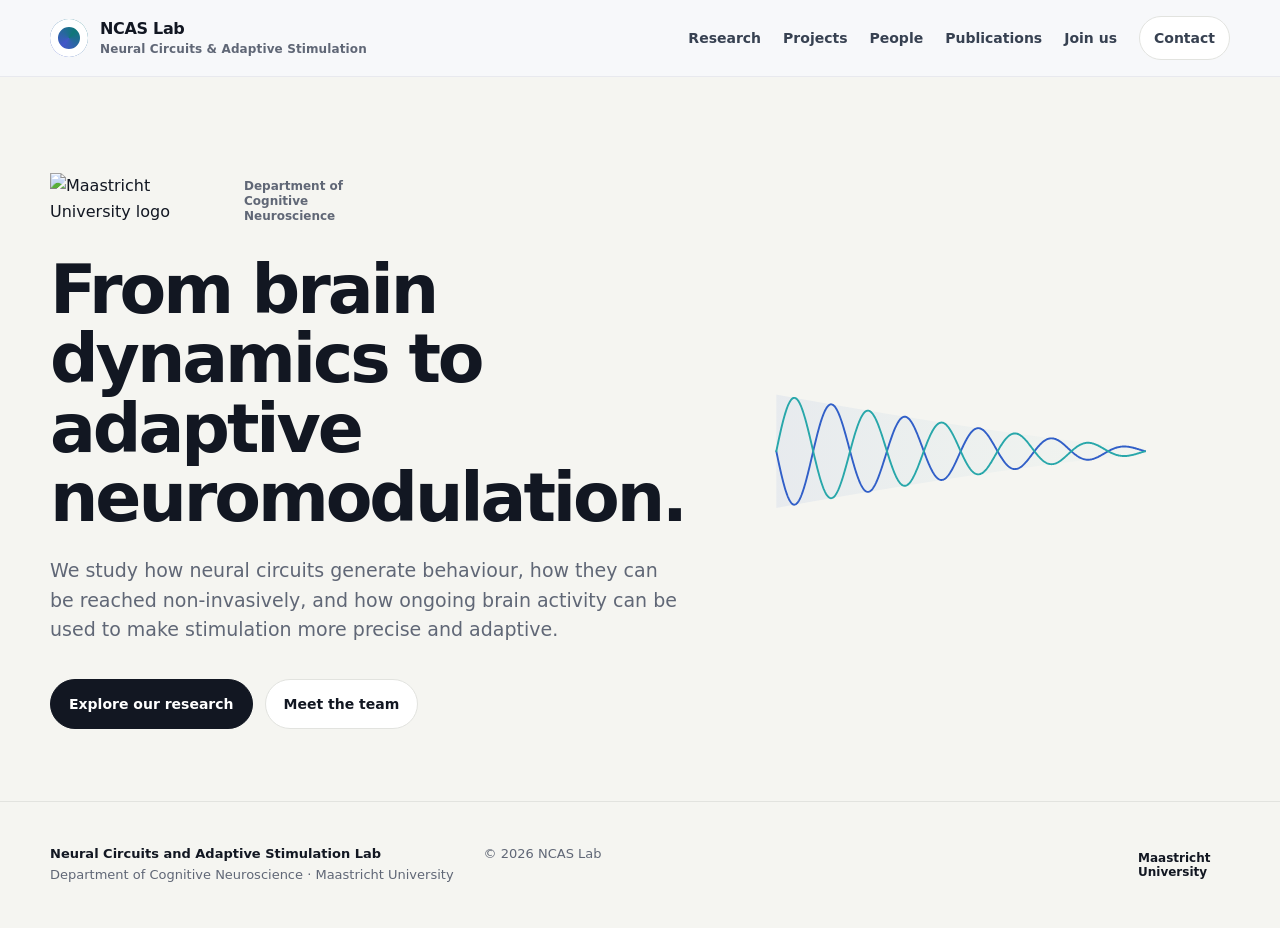
==== commit 1287082c: "Restore previous homepage wave framing and spacing" ====
--- a/index.html
+++ b/index.html
@@ -1,7 +1,7 @@
-<!doctype html><html lang="en"><head><meta charset="utf-8"><meta name="viewport" content="width=device-width,initial-scale=1"><meta name="description" content="Neural Circuits and Adaptive Stimulation Lab at Maastricht University. We study neural circuit mechanisms and develop non-invasive, adaptive approaches to modulate them."><title>NCAS Lab | Neural Circuits & Adaptive Stimulation</title><link rel="stylesheet" href="styles.css"><link rel="stylesheet" href="enhancements.css?v=20261001-6"></head><body>
+<!doctype html><html lang="en"><head><meta charset="utf-8"><meta name="viewport" content="width=device-width,initial-scale=1"><meta name="description" content="Neural Circuits and Adaptive Stimulation Lab at Maastricht University. We study neural circuit mechanisms and develop non-invasive, adaptive approaches to modulate them."><title>NCAS Lab | Neural Circuits & Adaptive Stimulation</title><link rel="stylesheet" href="styles.css"><link rel="stylesheet" href="enhancements.css?v=20261001-7"></head><body>
 <header class="site-header"><div class="container nav"><a class="brand" href="index.html"><span class="brand-mark"></span><span class="brand-text"><span>NCAS Lab</span><span>Neural Circuits & Adaptive Stimulation</span></span></a><button class="menu-button" aria-label="Menu">☰</button><nav class="nav-links"><a href="research.html">Research</a><a href="projects.html">Projects</a><a href="people.html">People</a><a href="publications.html">Publications</a><a href="join.html">Join us</a><a class="nav-cta" href="contact.html">Contact</a></nav></div></header>
 <main>
 <section class="hero"><div class="container hero-grid"><div><a class="hero-um" href="https://www.maastrichtuniversity.nl/" target="_blank" rel="noopener" aria-label="Maastricht University"><img src="https://www.maastrichtuniversity.nl/sites/default/files/2024-05/438x490m-private-content_formfield__files_media__39825__Mdij5L.png" alt="Maastricht University logo"><span>Department of Cognitive Neuroscience</span></a><h1>From brain dynamics to adaptive neuromodulation.</h1><p>We study how neural circuits generate behaviour, how they can be reached non-invasively, and how ongoing brain activity can be used to make stimulation more precise and adaptive.</p><div class="hero-actions"><a class="button primary" href="research.html">Explore our research</a><a class="button" href="people.html">Meet the team</a></div></div><div class="hero-wave-art" aria-label="Abstract visualization of wave interference and adaptive neuromodulation">
-<svg xmlns="http://www.w3.org/2000/svg" viewBox="34 70 552 180" width="552" height="180" preserveAspectRatio="xMidYMid meet" role="img" aria-labelledby="wave-title"><title id="wave-title">Abstract opposing oscillations with gradually reduced amplitude</title><defs><linearGradient id="wave-wash" x1="0" x2="1"><stop stop-color="#315fc8" stop-opacity=".07"/><stop offset="1" stop-color="#28a7aa" stop-opacity=".015"/></linearGradient></defs><path d="M40.00,77.00 L40.90,77.16 L41.80,77.32 L42.70,77.49 L43.60,77.65 L44.50,77.81 L45.40,77.97 L46.30,78.14 L47.20,78.30 L48.10,78.46 L49.00,78.62 L49.90,78.78 L50.80,78.95 L51.70,79.11 L52.60,79.27 L53.50,79.43 L54.40,79.59 L55.30,79.75 L56.20,79.91 L57.10,80.08 L58.00,80.24 L58.90,80.40 L59.80,80.56 L60.70,80.72 L61.60,80.88 L62.50,81.04 L63.40,81.20 L64.30,81.36 L65.20,81.52 L66.10,81.68 L67.00,81.84 L67.90,82.00 L68.80,82.16 L69.70,82.33 L70.60,82.49 L71.50,82.65 L72.40,82.81 L73.30,82.97 L74.20,83.13 L75.10,83.29 L76.00,83.44 L76.90,83.60 L77.80,83.76 L78.70,83.92 L79.60,84.08 L80.50,84.24 L81.40,84.40 L82.30,84.56 L83.20,84.72 L84.10,84.88 L85.00,85.04 L85.90,85.20 L86.80,85.36 L87.70,85.52 L88.60,85.67 L89.50,85.83 L90.40,85.99 L91.30,86.15 L92.20,86.31 L93.10,86.47 L94.00,86.62 L94.90,86.78 L95.80,86.94 L96.70,87.10 L97.60,87.26 L98.50,87.42 L99.40,87.57 L100.30,87.73 L101.20,87.89 L102.10,88.05 L103.00,88.20 L103.90,88.36 L104.80,88.52 L105.70,88.68 L106.60,88.83 L107.50,88.99 L108.40,89.15 L109.30,89.30 L110.20,89.46 L111.10,89.62 L112.00,89.78 L112.90,89.93 L113.80,90.09 L114.70,90.25 L115.60,90.40 L116.50,90.56 L117.40,90.72 L118.30,90.87 L119.20,91.03 L120.10,91.18 L121.00,91.34 L121.90,91.50 L122.80,91.65 L123.70,91.81 L124.60,91.96 L125.50,92.12 L126.40,92.27 L127.30,92.43 L128.20,92.59 L129.10,92.74 L130.00,92.90 L130.90,93.05 L131.80,93.21 L132.70,93.36 L133.60,93.52 L134.50,93.67 L135.40,93.83 L136.30,93.98 L137.20,94.14 L138.10,94.29 L139.00,94.44 L139.90,94.60 L140.80,94.75 L141.70,94.91 L142.60,95.06 L143.50,95.22 L144.40,95.37 L145.30,95.52 L146.20,95.68 L147.10,95.83 L148.00,95.99 L148.90,96.14 L149.80,96.29 L150.70,96.45 L151.60,96.60 L152.50,96.75 L153.40,96.91 L154.30,97.06 L155.20,97.21 L156.10,97.37 L157.00,97.52 L157.90,97.67 L158.80,97.82 L159.70,97.98 L160.60,98.13 L161.50,98.28 L162.40,98.43 L163.30,98.59 L164.20,98.74 L165.10,98.89 L166.00,99.04 L166.90,99.20 L167.80,99.35 L168.70,99.50 L169.60,99.65 L170.50,99.80 L171.40,99.95 L172.30,100.11 L173.20,100.26 L174.10,100.41 L175.00,100.56 L175.90,100.71 L176.80,100.86 L177.70,101.01 L178.60,101.16 L179.50,101.31 L180.40,101.47 L181.30,101.62 L182.20,101.77 L183.10,101.92 L184.00,102.07 L184.90,102.22 L185.80,102.37 L186.70,102.52 L187.60,102.67 L188.50,102.82 L189.40,102.97 L190.30,103.12 L191.20,103.27 L192.10,103.42 L193.00,103.57 L193.90,103.72 L194.80,103.87 L195.70,104.02 L196.60,104.16 L197.50,104.31 L198.40,104.46 L199.30,104.61 L200.20,104.76 L201.10,104.91 L202.00,105.06 L202.90,105.21 L203.80,105.35 L204.70,105.50 L205.60,105.65 L206.50,105.80 L207.40,105.95 L208.30,106.10 L209.20,106.24 L210.10,106.39 L211.00,106.54 L211.90,106.69 L212.80,106.84 L213.70,106.98 L214.60,107.13 L215.50,107.28 L216.40,107.42 L217.30,107.57 L218.20,107.72 L219.10,107.87 L220.00,108.01 L220.90,108.16 L221.80,108.31 L222.70,108.45 L223.60,108.60 L224.50,108.75 L225.40,108.89 L226.30,109.04 L227.20,109.18 L228.10,109.33 L229.00,109.48 L229.90,109.62 L230.80,109.77 L231.70,109.91 L232.60,110.06 L233.50,110.20 L234.40,110.35 L235.30,110.50 L236.20,110.64 L237.10,110.79 L238.00,110.93 L238.90,111.08 L239.80,111.22 L240.70,111.37 L241.60,111.51 L242.50,111.65 L243.40,111.80 L244.30,111.94 L245.20,112.09 L246.10,112.23 L247.00,112.38 L247.90,112.52 L248.80,112.66 L249.70,112.81 L250.60,112.95 L251.50,113.09 L252.40,113.24 L253.30,113.38 L254.20,113.52 L255.10,113.67 L256.00,113.81 L256.90,113.95 L257.80,114.10 L258.70,114.24 L259.60,114.38 L260.50,114.52 L261.40,114.67 L262.30,114.81 L263.20,114.95 L264.10,115.09 L265.00,115.24 L265.90,115.38 L266.80,115.52 L267.70,115.66 L268.60,115.80 L269.50,115.94 L270.40,116.09 L271.30,116.23 L272.20,116.37 L273.10,116.51 L274.00,116.65 L274.90,116.79 L275.80,116.93 L276.70,117.07 L277.60,117.21 L278.50,117.35 L279.40,117.50 L280.30,117.64 L281.20,117.78 L282.10,117.92 L283.00,118.06 L283.90,118.20 L284.80,118.34 L285.70,118.47 L286.60,118.61 L287.50,118.75 L288.40,118.89 L289.30,119.03 L290.20,119.17 L291.10,119.31 L292.00,119.45 L292.90,119.59 L293.80,119.73 L294.70,119.87 L295.60,120.00 L296.50,120.14 L297.40,120.28 L298.30,120.42 L299.20,120.56 L300.10,120.70 L301.00,120.83 L301.90,120.97 L302.80,121.11 L303.70,121.25 L304.60,121.38 L305.50,121.52 L306.40,121.66 L307.30,121.79 L308.20,121.93 L309.10,122.07 L310.00,122.21 L310.90,122.34 L311.80,122.48 L312.70,122.61 L313.60,122.75 L314.50,122.89 L315.40,123.02 L316.30,123.16 L317.20,123.29 L318.10,123.43 L319.00,123.57 L319.90,123.70 L320.80,123.84 L321.70,123.97 L322.60,124.11 L323.50,124.24 L324.40,124.38 L325.30,124.51 L326.20,124.65 L327.10,124.78 L328.00,124.91 L328.90,125.05 L329.80,125.18 L330.70,125.32 L331.60,125.45 L332.50,125.58 L333.40,125.72 L334.30,125.85 L335.20,125.99 L336.10,126.12 L337.00,126.25 L337.90,126.38 L338.80,126.52 L339.70,126.65 L340.60,126.78 L341.50,126.92 L342.40,127.05 L343.30,127.18 L344.20,127.31 L345.10,127.44 L346.00,127.58 L346.90,127.71 L347.80,127.84 L348.70,127.97 L349.60,128.10 L350.50,128.23 L351.40,128.37 L352.30,128.50 L353.20,128.63 L354.10,128.76 L355.00,128.89 L355.90,129.02 L356.80,129.15 L357.70,129.28 L358.60,129.41 L359.50,129.54 L360.40,129.67 L361.30,129.80 L362.20,129.93 L363.10,130.06 L364.00,130.19 L364.90,130.32 L365.80,130.45 L366.70,130.57 L367.60,130.70 L368.50,130.83 L369.40,130.96 L370.30,131.09 L371.20,131.22 L372.10,131.35 L373.00,131.47 L373.90,131.60 L374.80,131.73 L375.70,131.86 L376.60,131.98 L377.50,132.11 L378.40,132.24 L379.30,132.36 L380.20,132.49 L381.10,132.62 L382.00,132.74 L382.90,132.87 L383.80,133.00 L384.70,133.12 L385.60,133.25 L386.50,133.38 L387.40,133.50 L388.30,133.63 L389.20,133.75 L390.10,133.88 L391.00,134.00 L391.90,134.13 L392.80,134.25 L393.70,134.38 L394.60,134.50 L395.50,134.62 L396.40,134.75 L397.30,134.87 L398.20,135.00 L399.10,135.12 L400.00,135.24 L400.90,135.37 L401.80,135.49 L402.70,135.61 L403.60,135.74 L404.50,135.86 L405.40,135.98 L406.30,136.10 L407.20,136.23 L408.10,136.35 L409.00,136.47 L409.90,136.59 L410.80,136.71 L411.70,136.84 L412.60,136.96 L413.50,137.08 L414.40,137.20 L415.30,137.32 L416.20,137.44 L417.10,137.56 L418.00,137.68 L418.90,137.80 L419.80,137.92 L420.70,138.04 L421.60,138.16 L422.50,138.28 L423.40,138.40 L424.30,138.52 L425.20,138.64 L426.10,138.76 L427.00,138.88 L427.90,138.99 L428.80,139.11 L429.70,139.23 L430.60,139.35 L431.50,139.47 L432.40,139.58 L433.30,139.70 L434.20,139.82 L435.10,139.94 L436.00,140.05 L436.90,140.17 L437.80,140.29 L438.70,140.40 L439.60,140.52 L440.50,140.63 L441.40,140.75 L442.30,140.87 L443.20,140.98 L444.10,141.10 L445.00,141.21 L445.90,141.33 L446.80,141.44 L447.70,141.56 L448.60,141.67 L449.50,141.78 L450.40,141.90 L451.30,142.01 L452.20,142.12 L453.10,142.24 L454.00,142.35 L454.90,142.46 L455.80,142.58 L456.70,142.69 L457.60,142.80 L458.50,142.91 L459.40,143.02 L460.30,143.14 L461.20,143.25 L462.10,143.36 L463.00,143.47 L463.90,143.58 L464.80,143.69 L465.70,143.80 L466.60,143.91 L467.50,144.02 L468.40,144.13 L469.30,144.24 L470.20,144.35 L471.10,144.46 L472.00,144.57 L472.90,144.68 L473.80,144.78 L474.70,144.89 L475.60,145.00 L476.50,145.11 L477.40,145.22 L478.30,145.32 L479.20,145.43 L480.10,145.54 L481.00,145.64 L481.90,145.75 L482.80,145.85 L483.70,145.96 L484.60,146.07 L485.50,146.17 L486.40,146.28 L487.30,146.38 L488.20,146.49 L489.10,146.59 L490.00,146.69 L490.90,146.80 L491.80,146.90 L492.70,147.00 L493.60,147.11 L494.50,147.21 L495.40,147.31 L496.30,147.41 L497.20,147.52 L498.10,147.62 L499.00,147.72 L499.90,147.82 L500.80,147.92 L501.70,148.02 L502.60,148.12 L503.50,148.22 L504.40,148.32 L505.30,148.42 L506.20,148.52 L507.10,148.62 L508.00,148.72 L508.90,148.81 L509.80,148.91 L510.70,149.01 L511.60,149.11 L512.50,149.20 L513.40,149.30 L514.30,149.40 L515.20,149.49 L516.10,149.59 L517.00,149.68 L517.90,149.78 L518.80,149.87 L519.70,149.97 L520.60,150.06 L521.50,150.15 L522.40,150.25 L523.30,150.34 L524.20,150.43 L525.10,150.52 L526.00,150.61 L526.90,150.70 L527.80,150.80 L528.70,150.89 L529.60,150.98 L530.50,151.07 L531.40,151.15 L532.30,151.24 L533.20,151.33 L534.10,151.42 L535.00,151.51 L535.90,151.59 L536.80,151.68 L537.70,151.77 L538.60,151.85 L539.50,151.94 L540.40,152.02 L541.30,152.11 L542.20,152.19 L543.10,152.27 L544.00,152.36 L544.90,152.44 L545.80,152.52 L546.70,152.60 L547.60,152.68 L548.50,152.76 L549.40,152.84 L550.30,152.92 L551.20,153.00 L552.10,153.08 L553.00,153.16 L553.90,153.23 L554.80,153.31 L555.70,153.38 L556.60,153.46 L557.50,153.53 L558.40,153.60 L559.30,153.68 L560.20,153.75 L561.10,153.82 L562.00,153.89 L562.90,153.96 L563.80,154.03 L564.70,154.09 L565.60,154.16 L566.50,154.22 L567.40,154.29 L568.30,154.35 L569.20,154.41 L570.10,154.47 L571.00,154.53 L571.90,154.59 L572.80,154.65 L573.70,154.70 L574.60,154.75 L575.50,154.80 L576.40,154.85 L577.30,154.90 L578.20,154.94 L579.10,154.97 L580.00,155.00 L580.00,165.00 L579.10,165.03 L578.20,165.06 L577.30,165.10 L576.40,165.15 L575.50,165.20 L574.60,165.25 L573.70,165.30 L572.80,165.35 L571.90,165.41 L571.00,165.47 L570.10,165.53 L569.20,165.59 L568.30,165.65 L567.40,165.71 L566.50,165.78 L565.60,165.84 L564.70,165.91 L563.80,165.97 L562.90,166.04 L562.00,166.11 L561.10,166.18 L560.20,166.25 L559.30,166.32 L558.40,166.40 L557.50,166.47 L556.60,166.54 L555.70,166.62 L554.80,166.69 L553.90,166.77 L553.00,166.84 L552.10,166.92 L551.20,167.00 L550.30,167.08 L549.40,167.16 L548.50,167.24 L547.60,167.32 L546.70,167.40 L545.80,167.48 L544.90,167.56 L544.00,167.64 L543.10,167.73 L542.20,167.81 L541.30,167.89 L540.40,167.98 L539.50,168.06 L538.60,168.15 L537.70,168.23 L536.80,168.32 L535.90,168.41 L535.00,168.49 L534.10,168.58 L533.20,168.67 L532.30,168.76 L531.40,168.85 L530.50,168.93 L529.60,169.02 L528.70,169.11 L527.80,169.20 L526.90,169.30 L526.00,169.39 L525.10,169.48 L524.20,169.57 L523.30,169.66 L522.40,169.75 L521.50,169.85 L520.60,169.94 L519.70,170.03 L518.80,170.13 L517.90,170.22 L517.00,170.32 L516.10,170.41 L515.20,170.51 L514.30,170.60 L513.40,170.70 L512.50,170.80 L511.60,170.89 L510.70,170.99 L509.80,171.09 L508.90,171.19 L508.00,171.28 L507.10,171.38 L506.20,171.48 L505.30,171.58 L504.40,171.68 L503.50,171.78 L502.60,171.88 L501.70,171.98 L500.80,172.08 L499.90,172.18 L499.00,172.28 L498.10,172.38 L497.20,172.48 L496.30,172.59 L495.40,172.69 L494.50,172.79 L493.60,172.89 L492.70,173.00 L491.80,173.10 L490.90,173.20 L490.00,173.31 L489.10,173.41 L488.20,173.51 L487.30,173.62 L486.40,173.72 L485.50,173.83 L484.60,173.93 L483.70,174.04 L482.80,174.15 L481.90,174.25 L481.00,174.36 L480.10,174.46 L479.20,174.57 L478.30,174.68 L477.40,174.78 L476.50,174.89 L475.60,175.00 L474.70,175.11 L473.80,175.22 L472.90,175.32 L472.00,175.43 L471.10,175.54 L470.20,175.65 L469.30,175.76 L468.40,175.87 L467.50,175.98 L466.60,176.09 L465.70,176.20 L464.80,176.31 L463.90,176.42 L463.00,176.53 L462.10,176.64 L461.20,176.75 L460.30,176.86 L459.40,176.98 L458.50,177.09 L457.60,177.20 L456.70,177.31 L455.80,177.42 L454.90,177.54 L454.00,177.65 L453.10,177.76 L452.20,177.88 L451.30,177.99 L450.40,178.10 L449.50,178.22 L448.60,178.33 L447.70,178.44 L446.80,178.56 L445.90,178.67 L445.00,178.79 L444.10,178.90 L443.20,179.02 L442.30,179.13 L441.40,179.25 L440.50,179.37 L439.60,179.48 L438.70,179.60 L437.80,179.71 L436.90,179.83 L436.00,179.95 L435.10,180.06 L434.20,180.18 L433.30,180.30 L432.40,180.42 L431.50,180.53 L430.60,180.65 L429.70,180.77 L428.80,180.89 L427.90,181.01 L427.00,181.12 L426.10,181.24 L425.20,181.36 L424.30,181.48 L423.40,181.60 L422.50,181.72 L421.60,181.84 L420.70,181.96 L419.80,182.08 L418.90,182.20 L418.00,182.32 L417.10,182.44 L416.20,182.56 L415.30,182.68 L414.40,182.80 L413.50,182.92 L412.60,183.04 L411.70,183.16 L410.80,183.29 L409.90,183.41 L409.00,183.53 L408.10,183.65 L407.20,183.77 L406.30,183.90 L405.40,184.02 L404.50,184.14 L403.60,184.26 L402.70,184.39 L401.80,184.51 L400.90,184.63 L400.00,184.76 L399.10,184.88 L398.20,185.00 L397.30,185.13 L396.40,185.25 L395.50,185.38 L394.60,185.50 L393.70,185.62 L392.80,185.75 L391.90,185.87 L391.00,186.00 L390.10,186.12 L389.20,186.25 L388.30,186.37 L387.40,186.50 L386.50,186.62 L385.60,186.75 L384.70,186.88 L383.80,187.00 L382.90,187.13 L382.00,187.26 L381.10,187.38 L380.20,187.51 L379.30,187.64 L378.40,187.76 L377.50,187.89 L376.60,188.02 L375.70,188.14 L374.80,188.27 L373.90,188.40 L373.00,188.53 L372.10,188.65 L371.20,188.78 L370.30,188.91 L369.40,189.04 L368.50,189.17 L367.60,189.30 L366.70,189.43 L365.80,189.55 L364.90,189.68 L364.00,189.81 L363.10,189.94 L362.20,190.07 L361.30,190.20 L360.40,190.33 L359.50,190.46 L358.60,190.59 L357.70,190.72 L356.80,190.85 L355.90,190.98 L355.00,191.11 L354.10,191.24 L353.20,191.37 L352.30,191.50 L351.40,191.63 L350.50,191.77 L349.60,191.90 L348.70,192.03 L347.80,192.16 L346.90,192.29 L346.00,192.42 L345.10,192.56 L344.20,192.69 L343.30,192.82 L342.40,192.95 L341.50,193.08 L340.60,193.22 L339.70,193.35 L338.80,193.48 L337.90,193.62 L337.00,193.75 L336.10,193.88 L335.20,194.01 L334.30,194.15 L333.40,194.28 L332.50,194.42 L331.60,194.55 L330.70,194.68 L329.80,194.82 L328.90,194.95 L328.00,195.09 L327.10,195.22 L326.20,195.35 L325.30,195.49 L324.40,195.62 L323.50,195.76 L322.60,195.89 L321.70,196.03 L320.80,196.16 L319.90,196.30 L319.00,196.43 L318.10,196.57 L317.20,196.71 L316.30,196.84 L315.40,196.98 L314.50,197.11 L313.60,197.25 L312.70,197.39 L311.80,197.52 L310.90,197.66 L310.00,197.79 L309.10,197.93 L308.20,198.07 L307.30,198.21 L306.40,198.34 L305.50,198.48 L304.60,198.62 L303.70,198.75 L302.80,198.89 L301.90,199.03 L301.00,199.17 L300.10,199.30 L299.20,199.44 L298.30,199.58 L297.40,199.72 L296.50,199.86 L295.60,200.00 L294.70,200.13 L293.80,200.27 L292.90,200.41 L292.00,200.55 L291.10,200.69 L290.20,200.83 L289.30,200.97 L288.40,201.11 L287.50,201.25 L286.60,201.39 L285.70,201.53 L284.80,201.66 L283.90,201.80 L283.00,201.94 L282.10,202.08 L281.20,202.22 L280.30,202.36 L279.40,202.50 L278.50,202.65 L277.60,202.79 L276.70,202.93 L275.80,203.07 L274.90,203.21 L274.00,203.35 L273.10,203.49 L272.20,203.63 L271.30,203.77 L270.40,203.91 L269.50,204.06 L268.60,204.20 L267.70,204.34 L266.80,204.48 L265.90,204.62 L265.00,204.76 L264.10,204.91 L263.20,205.05 L262.30,205.19 L261.40,205.33 L260.50,205.48 L259.60,205.62 L258.70,205.76 L257.80,205.90 L256.90,206.05 L256.00,206.19 L255.10,206.33 L254.20,206.48 L253.30,206.62 L252.40,206.76 L251.50,206.91 L250.60,207.05 L249.70,207.19 L248.80,207.34 L247.90,207.48 L247.00,207.62 L246.10,207.77 L245.20,207.91 L244.30,208.06 L243.40,208.20 L242.50,208.35 L241.60,208.49 L240.70,208.63 L239.80,208.78 L238.90,208.92 L238.00,209.07 L237.10,209.21 L236.20,209.36 L235.30,209.50 L234.40,209.65 L233.50,209.80 L232.60,209.94 L231.70,210.09 L230.80,210.23 L229.90,210.38 L229.00,210.52 L228.10,210.67 L227.20,210.82 L226.30,210.96 L225.40,211.11 L224.50,211.25 L223.60,211.40 L222.70,211.55 L221.80,211.69 L220.90,211.84 L220.00,211.99 L219.10,212.13 L218.20,212.28 L217.30,212.43 L216.40,212.58 L215.50,212.72 L214.60,212.87 L213.70,213.02 L212.80,213.16 L211.90,213.31 L211.00,213.46 L210.10,213.61 L209.20,213.76 L208.30,213.90 L207.40,214.05 L206.50,214.20 L205.60,214.35 L204.70,214.50 L203.80,214.65 L202.90,214.79 L202.00,214.94 L201.10,215.09 L200.20,215.24 L199.30,215.39 L198.40,215.54 L197.50,215.69 L196.60,215.84 L195.70,215.98 L194.80,216.13 L193.90,216.28 L193.00,216.43 L192.10,216.58 L191.20,216.73 L190.30,216.88 L189.40,217.03 L188.50,217.18 L187.60,217.33 L186.70,217.48 L185.80,217.63 L184.90,217.78 L184.00,217.93 L183.10,218.08 L182.20,218.23 L181.30,218.38 L180.40,218.53 L179.50,218.69 L178.60,218.84 L177.70,218.99 L176.80,219.14 L175.90,219.29 L175.00,219.44 L174.10,219.59 L173.20,219.74 L172.30,219.89 L171.40,220.05 L170.50,220.20 L169.60,220.35 L168.70,220.50 L167.80,220.65 L166.90,220.80 L166.00,220.96 L165.10,221.11 L164.20,221.26 L163.30,221.41 L162.40,221.57 L161.50,221.72 L160.60,221.87 L159.70,222.02 L158.80,222.18 L157.90,222.33 L157.00,222.48 L156.10,222.63 L155.20,222.79 L154.30,222.94 L153.40,223.09 L152.50,223.25 L151.60,223.40 L150.70,223.55 L149.80,223.71 L148.90,223.86 L148.00,224.01 L147.10,224.17 L146.20,224.32 L145.30,224.48 L144.40,224.63 L143.50,224.78 L142.60,224.94 L141.70,225.09 L140.80,225.25 L139.90,225.40 L139.00,225.56 L138.10,225.71 L137.20,225.86 L136.30,226.02 L135.40,226.17 L134.50,226.33 L133.60,226.48 L132.70,226.64 L131.80,226.79 L130.90,226.95 L130.00,227.10 L129.10,227.26 L128.20,227.41 L127.30,227.57 L126.40,227.73 L125.50,227.88 L124.60,228.04 L123.70,228.19 L122.80,228.35 L121.90,228.50 L121.00,228.66 L120.10,228.82 L119.20,228.97 L118.30,229.13 L117.40,229.28 L116.50,229.44 L115.60,229.60 L114.70,229.75 L113.80,229.91 L112.90,230.07 L112.00,230.22 L111.10,230.38 L110.20,230.54 L109.30,230.70 L108.40,230.85 L107.50,231.01 L106.60,231.17 L105.70,231.32 L104.80,231.48 L103.90,231.64 L103.00,231.80 L102.10,231.95 L101.20,232.11 L100.30,232.27 L99.40,232.43 L98.50,232.58 L97.60,232.74 L96.70,232.90 L95.80,233.06 L94.90,233.22 L94.00,233.38 L93.10,233.53 L92.20,233.69 L91.30,233.85 L90.40,234.01 L89.50,234.17 L88.60,234.33 L87.70,234.48 L86.80,234.64 L85.90,234.80 L85.00,234.96 L84.10,235.12 L83.20,235.28 L82.30,235.44 L81.40,235.60 L80.50,235.76 L79.60,235.92 L78.70,236.08 L77.80,236.24 L76.90,236.40 L76.00,236.56 L75.10,236.71 L74.20,236.87 L73.30,237.03 L72.40,237.19 L71.50,237.35 L70.60,237.51 L69.70,237.67 L68.80,237.84 L67.90,238.00 L67.00,238.16 L66.10,238.32 L65.20,238.48 L64.30,238.64 L63.40,238.80 L62.50,238.96 L61.60,239.12 L60.70,239.28 L59.80,239.44 L58.90,239.60 L58.00,239.76 L57.10,239.92 L56.20,240.09 L55.30,240.25 L54.40,240.41 L53.50,240.57 L52.60,240.73 L51.70,240.89 L50.80,241.05 L49.90,241.22 L49.00,241.38 L48.10,241.54 L47.20,241.70 L46.30,241.86 L45.40,242.03 L44.50,242.19 L43.60,242.35 L42.70,242.51 L41.80,242.68 L40.90,242.84 L40.00,243.00 Z" fill="url(#wave-wash)"/><path d="M40.00,160.00 L40.90,164.34 L41.80,168.64 L42.70,172.91 L43.60,177.12 L44.50,181.27 L45.40,185.35 L46.30,189.34 L47.20,193.23 L48.10,197.02 L49.00,200.69 L49.90,204.23 L50.80,207.64 L51.70,210.91 L52.60,214.02 L53.50,216.97 L54.40,219.76 L55.30,222.36 L56.20,224.79 L57.10,227.03 L58.00,229.08 L58.90,230.93 L59.80,232.57 L60.70,234.01 L61.60,235.25 L62.50,236.27 L63.40,237.08 L64.30,237.67 L65.20,238.05 L66.10,238.21 L67.00,238.16 L67.90,237.89 L68.80,237.41 L69.70,236.72 L70.60,235.82 L71.50,234.72 L72.40,233.42 L73.30,231.92 L74.20,230.23 L75.10,228.35 L76.00,226.30 L76.90,224.07 L77.80,221.68 L78.70,219.12 L79.60,216.42 L80.50,213.57 L81.40,210.58 L82.30,207.48 L83.20,204.25 L84.10,200.91 L85.00,197.48 L85.90,193.96 L86.80,190.36 L87.70,186.69 L88.60,182.97 L89.50,179.20 L90.40,175.39 L91.30,171.55 L92.20,167.70 L93.10,163.85 L94.00,160.00 L94.90,156.17 L95.80,152.36 L96.70,148.60 L97.60,144.88 L98.50,141.21 L99.40,137.62 L100.30,134.10 L101.20,130.67 L102.10,127.33 L103.00,124.10 L103.90,120.98 L104.80,117.98 L105.70,115.11 L106.60,112.38 L107.50,109.79 L108.40,107.35 L109.30,105.06 L110.20,102.93 L111.10,100.97 L112.00,99.18 L112.90,97.57 L113.80,96.13 L114.70,94.88 L115.60,93.81 L116.50,92.92 L117.40,92.23 L118.30,91.72 L119.20,91.41 L120.10,91.28 L121.00,91.34 L121.90,91.59 L122.80,92.03 L123.70,92.65 L124.60,93.45 L125.50,94.43 L126.40,95.59 L127.30,96.92 L128.20,98.41 L129.10,100.07 L130.00,101.89 L130.90,103.85 L131.80,105.96 L132.70,108.21 L133.60,110.59 L134.50,113.10 L135.40,115.72 L136.30,118.45 L137.20,121.29 L138.10,124.21 L139.00,127.22 L139.90,130.31 L140.80,133.46 L141.70,136.67 L142.60,139.93 L143.50,143.23 L144.40,146.56 L145.30,149.91 L146.20,153.28 L147.10,156.64 L148.00,160.00 L148.90,163.34 L149.80,166.66 L150.70,169.94 L151.60,173.18 L152.50,176.37 L153.40,179.50 L154.30,182.56 L155.20,185.54 L156.10,188.44 L157.00,191.24 L157.90,193.95 L158.80,196.55 L159.70,199.03 L160.60,201.40 L161.50,203.64 L162.40,205.75 L163.30,207.73 L164.20,209.56 L165.10,211.25 L166.00,212.79 L166.90,214.18 L167.80,215.41 L168.70,216.48 L169.60,217.40 L170.50,218.15 L171.40,218.73 L172.30,219.16 L173.20,219.42 L174.10,219.51 L175.00,219.44 L175.90,219.21 L176.80,218.81 L177.70,218.26 L178.60,217.55 L179.50,216.69 L180.40,215.67 L181.30,214.51 L182.20,213.20 L183.10,211.75 L184.00,210.17 L184.90,208.46 L185.80,206.63 L186.70,204.67 L187.60,202.61 L188.50,200.43 L189.40,198.16 L190.30,195.80 L191.20,193.35 L192.10,190.82 L193.00,188.22 L193.90,185.55 L194.80,182.83 L195.70,180.06 L196.60,177.25 L197.50,174.41 L198.40,171.55 L199.30,168.66 L200.20,165.77 L201.10,162.88 L202.00,160.00 L202.90,157.13 L203.80,154.29 L204.70,151.47 L205.60,148.70 L206.50,145.97 L207.40,143.30 L208.30,140.68 L209.20,138.14 L210.10,135.66 L211.00,133.27 L211.90,130.96 L212.80,128.75 L213.70,126.64 L214.60,124.62 L215.50,122.72 L216.40,120.93 L217.30,119.26 L218.20,117.70 L219.10,116.28 L220.00,114.98 L220.90,113.81 L221.80,112.78 L222.70,111.88 L223.60,111.12 L224.50,110.49 L225.40,110.01 L226.30,109.67 L227.20,109.46 L228.10,109.40 L229.00,109.48 L229.90,109.69 L230.80,110.04 L231.70,110.53 L232.60,111.15 L233.50,111.90 L234.40,112.78 L235.30,113.78 L236.20,114.91 L237.10,116.15 L238.00,117.50 L238.90,118.97 L239.80,120.54 L240.70,122.20 L241.60,123.96 L242.50,125.81 L243.40,127.75 L244.30,129.76 L245.20,131.84 L246.10,133.98 L247.00,136.19 L247.90,138.44 L248.80,140.75 L249.70,143.09 L250.60,145.46 L251.50,147.86 L252.40,150.28 L253.30,152.71 L254.20,155.14 L255.10,157.58 L256.00,160.00 L256.90,162.41 L257.80,164.80 L258.70,167.16 L259.60,169.48 L260.50,171.77 L261.40,174.01 L262.30,176.19 L263.20,178.32 L264.10,180.39 L265.00,182.38 L265.90,184.30 L266.80,186.14 L267.70,187.90 L268.60,189.57 L269.50,191.15 L270.40,192.63 L271.30,194.02 L272.20,195.30 L273.10,196.47 L274.00,197.54 L274.90,198.50 L275.80,199.34 L276.70,200.08 L277.60,200.69 L278.50,201.19 L279.40,201.58 L280.30,201.84 L281.20,201.99 L282.10,202.03 L283.00,201.94 L283.90,201.75 L284.80,201.44 L285.70,201.01 L286.60,200.48 L287.50,199.84 L288.40,199.09 L289.30,198.25 L290.20,197.30 L291.10,196.25 L292.00,195.12 L292.90,193.89 L293.80,192.58 L294.70,191.19 L295.60,189.72 L296.50,188.18 L297.40,186.58 L298.30,184.91 L299.20,183.18 L300.10,181.41 L301.00,179.58 L301.90,177.72 L302.80,175.82 L303.70,173.89 L304.60,171.93 L305.50,169.96 L306.40,167.97 L307.30,165.98 L308.20,163.98 L309.10,161.99 L310.00,160.00 L310.90,158.03 L311.80,156.08 L312.70,154.15 L313.60,152.26 L314.50,150.39 L315.40,148.57 L316.30,146.80 L317.20,145.07 L318.10,143.40 L319.00,141.78 L319.90,140.23 L320.80,138.74 L321.70,137.33 L322.60,135.98 L323.50,134.72 L324.40,133.53 L325.30,132.42 L326.20,131.40 L327.10,130.46 L328.00,129.62 L328.90,128.86 L329.80,128.19 L330.70,127.62 L331.60,127.14 L332.50,126.76 L333.40,126.47 L334.30,126.27 L335.20,126.17 L336.10,126.17 L337.00,126.25 L337.90,126.43 L338.80,126.70 L339.70,127.06 L340.60,127.51 L341.50,128.04 L342.40,128.66 L343.30,129.36 L344.20,130.14 L345.10,130.99 L346.00,131.92 L346.90,132.92 L347.80,133.98 L348.70,135.11 L349.60,136.30 L350.50,137.54 L351.40,138.83 L352.30,140.17 L353.20,141.56 L354.10,142.98 L355.00,144.44 L355.90,145.93 L356.80,147.45 L357.70,148.99 L358.60,150.55 L359.50,152.12 L360.40,153.69 L361.30,155.28 L362.20,156.86 L363.10,158.43 L364.00,160.00 L364.90,161.55 L365.80,163.09 L366.70,164.60 L367.60,166.09 L368.50,167.55 L369.40,168.97 L370.30,170.36 L371.20,171.71 L372.10,173.01 L373.00,174.26 L373.90,175.47 L374.80,176.62 L375.70,177.71 L376.60,178.75 L377.50,179.72 L378.40,180.63 L379.30,181.48 L380.20,182.25 L381.10,182.96 L382.00,183.60 L382.90,184.17 L383.80,184.67 L384.70,185.09 L385.60,185.44 L386.50,185.72 L387.40,185.92 L388.30,186.05 L389.20,186.10 L390.10,186.09 L391.00,186.00 L391.90,185.84 L392.80,185.61 L393.70,185.31 L394.60,184.94 L395.50,184.51 L396.40,184.01 L397.30,183.46 L398.20,182.84 L399.10,182.17 L400.00,181.44 L400.90,180.66 L401.80,179.83 L402.70,178.95 L403.60,178.03 L404.50,177.07 L405.40,176.07 L406.30,175.04 L407.20,173.97 L408.10,172.88 L409.00,171.76 L409.90,170.63 L410.80,169.47 L411.70,168.30 L412.60,167.12 L413.50,165.93 L414.40,164.74 L415.30,163.55 L416.20,162.36 L417.10,161.17 L418.00,160.00 L418.90,158.84 L419.80,157.69 L420.70,156.57 L421.60,155.46 L422.50,154.38 L423.40,153.33 L424.30,152.30 L425.20,151.31 L426.10,150.36 L427.00,149.44 L427.90,148.56 L428.80,147.72 L429.70,146.93 L430.60,146.18 L431.50,145.48 L432.40,144.83 L433.30,144.23 L434.20,143.67 L435.10,143.17 L436.00,142.73 L436.90,142.33 L437.80,141.99 L438.70,141.70 L439.60,141.47 L440.50,141.29 L441.40,141.17 L442.30,141.10 L443.20,141.09 L444.10,141.12 L445.00,141.21 L445.90,141.35 L446.80,141.54 L447.70,141.78 L448.60,142.07 L449.50,142.40 L450.40,142.78 L451.30,143.21 L452.20,143.67 L453.10,144.17 L454.00,144.72 L454.90,145.29 L455.80,145.90 L456.70,146.55 L457.60,147.22 L458.50,147.92 L459.40,148.64 L460.30,149.39 L461.20,150.15 L462.10,150.94 L463.00,151.73 L463.90,152.55 L464.80,153.37 L465.70,154.19 L466.60,155.03 L467.50,155.86 L468.40,156.70 L469.30,157.53 L470.20,158.36 L471.10,159.19 L472.00,160.00 L472.90,160.80 L473.80,161.59 L474.70,162.36 L475.60,163.12 L476.50,163.85 L477.40,164.57 L478.30,165.26 L479.20,165.93 L480.10,166.57 L481.00,167.18 L481.90,167.76 L482.80,168.31 L483.70,168.84 L484.60,169.32 L485.50,169.78 L486.40,170.20 L487.30,170.58 L488.20,170.93 L489.10,171.25 L490.00,171.52 L490.90,171.76 L491.80,171.97 L492.70,172.13 L493.60,172.26 L494.50,172.35 L495.40,172.41 L496.30,172.43 L497.20,172.42 L498.10,172.37 L499.00,172.28 L499.90,172.16 L500.80,172.01 L501.70,171.83 L502.60,171.62 L503.50,171.38 L504.40,171.11 L505.30,170.81 L506.20,170.49 L507.10,170.14 L508.00,169.77 L508.90,169.38 L509.80,168.97 L510.70,168.54 L511.60,168.10 L512.50,167.63 L513.40,167.16 L514.30,166.67 L515.20,166.18 L516.10,165.67 L517.00,165.16 L517.90,164.64 L518.80,164.12 L519.70,163.60 L520.60,163.07 L521.50,162.55 L522.40,162.03 L523.30,161.51 L524.20,161.00 L525.10,160.50 L526.00,160.00 L526.90,159.51 L527.80,159.04 L528.70,158.57 L529.60,158.12 L530.50,157.69 L531.40,157.27 L532.30,156.86 L533.20,156.47 L534.10,156.10 L535.00,155.75 L535.90,155.42 L536.80,155.11 L537.70,154.82 L538.60,154.55 L539.50,154.30 L540.40,154.07 L541.30,153.87 L542.20,153.68 L543.10,153.52 L544.00,153.38 L544.90,153.26 L545.80,153.17 L546.70,153.09 L547.60,153.04 L548.50,153.01 L549.40,153.00 L550.30,153.01 L551.20,153.04 L552.10,153.09 L553.00,153.16 L553.90,153.24 L554.80,153.34 L555.70,153.46 L556.60,153.60 L557.50,153.75 L558.40,153.92 L559.30,154.10 L560.20,154.29 L561.10,154.49 L562.00,154.71 L562.90,154.93 L563.80,155.17 L564.70,155.41 L565.60,155.66 L566.50,155.92 L567.40,156.18 L568.30,156.45 L569.20,156.72 L570.10,156.99 L571.00,157.27 L571.90,157.54 L572.80,157.82 L573.70,158.10 L574.60,158.38 L575.50,158.66 L576.40,158.93 L577.30,159.20 L578.20,159.47 L579.10,159.74 L580.00,160.00" fill="none" stroke="#315fc8" stroke-width="2.8" stroke-linecap="round"/><path d="M40.00,160.00 L40.90,155.66 L41.80,151.36 L42.70,147.09 L43.60,142.88 L44.50,138.73 L45.40,134.65 L46.30,130.66 L47.20,126.77 L48.10,122.98 L49.00,119.31 L49.90,115.77 L50.80,112.36 L51.70,109.09 L52.60,105.98 L53.50,103.03 L54.40,100.24 L55.30,97.64 L56.20,95.21 L57.10,92.97 L58.00,90.92 L58.90,89.07 L59.80,87.43 L60.70,85.99 L61.60,84.75 L62.50,83.73 L63.40,82.92 L64.30,82.33 L65.20,81.95 L66.10,81.79 L67.00,81.84 L67.90,82.11 L68.80,82.59 L69.70,83.28 L70.60,84.18 L71.50,85.28 L72.40,86.58 L73.30,88.08 L74.20,89.77 L75.10,91.65 L76.00,93.70 L76.90,95.93 L77.80,98.32 L78.70,100.88 L79.60,103.58 L80.50,106.43 L81.40,109.42 L82.30,112.52 L83.20,115.75 L84.10,119.09 L85.00,122.52 L85.90,126.04 L86.80,129.64 L87.70,133.31 L88.60,137.03 L89.50,140.80 L90.40,144.61 L91.30,148.45 L92.20,152.30 L93.10,156.15 L94.00,160.00 L94.90,163.83 L95.80,167.64 L96.70,171.40 L97.60,175.12 L98.50,178.79 L99.40,182.38 L100.30,185.90 L101.20,189.33 L102.10,192.67 L103.00,195.90 L103.90,199.02 L104.80,202.02 L105.70,204.89 L106.60,207.62 L107.50,210.21 L108.40,212.65 L109.30,214.94 L110.20,217.07 L111.10,219.03 L112.00,220.82 L112.90,222.43 L113.80,223.87 L114.70,225.12 L115.60,226.19 L116.50,227.08 L117.40,227.77 L118.30,228.28 L119.20,228.59 L120.10,228.72 L121.00,228.66 L121.90,228.41 L122.80,227.97 L123.70,227.35 L124.60,226.55 L125.50,225.57 L126.40,224.41 L127.30,223.08 L128.20,221.59 L129.10,219.93 L130.00,218.11 L130.90,216.15 L131.80,214.04 L132.70,211.79 L133.60,209.41 L134.50,206.90 L135.40,204.28 L136.30,201.55 L137.20,198.71 L138.10,195.79 L139.00,192.78 L139.90,189.69 L140.80,186.54 L141.70,183.33 L142.60,180.07 L143.50,176.77 L144.40,173.44 L145.30,170.09 L146.20,166.72 L147.10,163.36 L148.00,160.00 L148.90,156.66 L149.80,153.34 L150.70,150.06 L151.60,146.82 L152.50,143.63 L153.40,140.50 L154.30,137.44 L155.20,134.46 L156.10,131.56 L157.00,128.76 L157.90,126.05 L158.80,123.45 L159.70,120.97 L160.60,118.60 L161.50,116.36 L162.40,114.25 L163.30,112.27 L164.20,110.44 L165.10,108.75 L166.00,107.21 L166.90,105.82 L167.80,104.59 L168.70,103.52 L169.60,102.60 L170.50,101.85 L171.40,101.27 L172.30,100.84 L173.20,100.58 L174.10,100.49 L175.00,100.56 L175.90,100.79 L176.80,101.19 L177.70,101.74 L178.60,102.45 L179.50,103.31 L180.40,104.33 L181.30,105.49 L182.20,106.80 L183.10,108.25 L184.00,109.83 L184.90,111.54 L185.80,113.37 L186.70,115.33 L187.60,117.39 L188.50,119.57 L189.40,121.84 L190.30,124.20 L191.20,126.65 L192.10,129.18 L193.00,131.78 L193.90,134.45 L194.80,137.17 L195.70,139.94 L196.60,142.75 L197.50,145.59 L198.40,148.45 L199.30,151.34 L200.20,154.23 L201.10,157.12 L202.00,160.00 L202.90,162.87 L203.80,165.71 L204.70,168.53 L205.60,171.30 L206.50,174.03 L207.40,176.70 L208.30,179.32 L209.20,181.86 L210.10,184.34 L211.00,186.73 L211.90,189.04 L212.80,191.25 L213.70,193.36 L214.60,195.38 L215.50,197.28 L216.40,199.07 L217.30,200.74 L218.20,202.30 L219.10,203.72 L220.00,205.02 L220.90,206.19 L221.80,207.22 L222.70,208.12 L223.60,208.88 L224.50,209.51 L225.40,209.99 L226.30,210.33 L227.20,210.54 L228.10,210.60 L229.00,210.52 L229.90,210.31 L230.80,209.96 L231.70,209.47 L232.60,208.85 L233.50,208.10 L234.40,207.22 L235.30,206.22 L236.20,205.09 L237.10,203.85 L238.00,202.50 L238.90,201.03 L239.80,199.46 L240.70,197.80 L241.60,196.04 L242.50,194.19 L243.40,192.25 L244.30,190.24 L245.20,188.16 L246.10,186.02 L247.00,183.81 L247.90,181.56 L248.80,179.25 L249.70,176.91 L250.60,174.54 L251.50,172.14 L252.40,169.72 L253.30,167.29 L254.20,164.86 L255.10,162.42 L256.00,160.00 L256.90,157.59 L257.80,155.20 L258.70,152.84 L259.60,150.52 L260.50,148.23 L261.40,145.99 L262.30,143.81 L263.20,141.68 L264.10,139.61 L265.00,137.62 L265.90,135.70 L266.80,133.86 L267.70,132.10 L268.60,130.43 L269.50,128.85 L270.40,127.37 L271.30,125.98 L272.20,124.70 L273.10,123.53 L274.00,122.46 L274.90,121.50 L275.80,120.66 L276.70,119.92 L277.60,119.31 L278.50,118.81 L279.40,118.42 L280.30,118.16 L281.20,118.01 L282.10,117.97 L283.00,118.06 L283.90,118.25 L284.80,118.56 L285.70,118.99 L286.60,119.52 L287.50,120.16 L288.40,120.91 L289.30,121.75 L290.20,122.70 L291.10,123.75 L292.00,124.88 L292.90,126.11 L293.80,127.42 L294.70,128.81 L295.60,130.28 L296.50,131.82 L297.40,133.42 L298.30,135.09 L299.20,136.82 L300.10,138.59 L301.00,140.42 L301.90,142.28 L302.80,144.18 L303.70,146.11 L304.60,148.07 L305.50,150.04 L306.40,152.03 L307.30,154.02 L308.20,156.02 L309.10,158.01 L310.00,160.00 L310.90,161.97 L311.80,163.92 L312.70,165.85 L313.60,167.74 L314.50,169.61 L315.40,171.43 L316.30,173.20 L317.20,174.93 L318.10,176.60 L319.00,178.22 L319.90,179.77 L320.80,181.26 L321.70,182.67 L322.60,184.02 L323.50,185.28 L324.40,186.47 L325.30,187.58 L326.20,188.60 L327.10,189.54 L328.00,190.38 L328.90,191.14 L329.80,191.81 L330.70,192.38 L331.60,192.86 L332.50,193.24 L333.40,193.53 L334.30,193.73 L335.20,193.83 L336.10,193.83 L337.00,193.75 L337.90,193.57 L338.80,193.30 L339.70,192.94 L340.60,192.49 L341.50,191.96 L342.40,191.34 L343.30,190.64 L344.20,189.86 L345.10,189.01 L346.00,188.08 L346.90,187.08 L347.80,186.02 L348.70,184.89 L349.60,183.70 L350.50,182.46 L351.40,181.17 L352.30,179.83 L353.20,178.44 L354.10,177.02 L355.00,175.56 L355.90,174.07 L356.80,172.55 L357.70,171.01 L358.60,169.45 L359.50,167.88 L360.40,166.31 L361.30,164.72 L362.20,163.14 L363.10,161.57 L364.00,160.00 L364.90,158.45 L365.80,156.91 L366.70,155.40 L367.60,153.91 L368.50,152.45 L369.40,151.03 L370.30,149.64 L371.20,148.29 L372.10,146.99 L373.00,145.74 L373.90,144.53 L374.80,143.38 L375.70,142.29 L376.60,141.25 L377.50,140.28 L378.40,139.37 L379.30,138.52 L380.20,137.75 L381.10,137.04 L382.00,136.40 L382.90,135.83 L383.80,135.33 L384.70,134.91 L385.60,134.56 L386.50,134.28 L387.40,134.08 L388.30,133.95 L389.20,133.90 L390.10,133.91 L391.00,134.00 L391.90,134.16 L392.80,134.39 L393.70,134.69 L394.60,135.06 L395.50,135.49 L396.40,135.99 L397.30,136.54 L398.20,137.16 L399.10,137.83 L400.00,138.56 L400.90,139.34 L401.80,140.17 L402.70,141.05 L403.60,141.97 L404.50,142.93 L405.40,143.93 L406.30,144.96 L407.20,146.03 L408.10,147.12 L409.00,148.24 L409.90,149.37 L410.80,150.53 L411.70,151.70 L412.60,152.88 L413.50,154.07 L414.40,155.26 L415.30,156.45 L416.20,157.64 L417.10,158.83 L418.00,160.00 L418.90,161.16 L419.80,162.31 L420.70,163.43 L421.60,164.54 L422.50,165.62 L423.40,166.67 L424.30,167.70 L425.20,168.69 L426.10,169.64 L427.00,170.56 L427.90,171.44 L428.80,172.28 L429.70,173.07 L430.60,173.82 L431.50,174.52 L432.40,175.17 L433.30,175.77 L434.20,176.33 L435.10,176.83 L436.00,177.27 L436.90,177.67 L437.80,178.01 L438.70,178.30 L439.60,178.53 L440.50,178.71 L441.40,178.83 L442.30,178.90 L443.20,178.91 L444.10,178.88 L445.00,178.79 L445.90,178.65 L446.80,178.46 L447.70,178.22 L448.60,177.93 L449.50,177.60 L450.40,177.22 L451.30,176.79 L452.20,176.33 L453.10,175.83 L454.00,175.28 L454.90,174.71 L455.80,174.10 L456.70,173.45 L457.60,172.78 L458.50,172.08 L459.40,171.36 L460.30,170.61 L461.20,169.85 L462.10,169.06 L463.00,168.27 L463.90,167.45 L464.80,166.63 L465.70,165.81 L466.60,164.97 L467.50,164.14 L468.40,163.30 L469.30,162.47 L470.20,161.64 L471.10,160.81 L472.00,160.00 L472.90,159.20 L473.80,158.41 L474.70,157.64 L475.60,156.88 L476.50,156.15 L477.40,155.43 L478.30,154.74 L479.20,154.07 L480.10,153.43 L481.00,152.82 L481.90,152.24 L482.80,151.69 L483.70,151.16 L484.60,150.68 L485.50,150.22 L486.40,149.80 L487.30,149.42 L488.20,149.07 L489.10,148.75 L490.00,148.48 L490.90,148.24 L491.80,148.03 L492.70,147.87 L493.60,147.74 L494.50,147.65 L495.40,147.59 L496.30,147.57 L497.20,147.58 L498.10,147.63 L499.00,147.72 L499.90,147.84 L500.80,147.99 L501.70,148.17 L502.60,148.38 L503.50,148.62 L504.40,148.89 L505.30,149.19 L506.20,149.51 L507.10,149.86 L508.00,150.23 L508.90,150.62 L509.80,151.03 L510.70,151.46 L511.60,151.90 L512.50,152.37 L513.40,152.84 L514.30,153.33 L515.20,153.82 L516.10,154.33 L517.00,154.84 L517.90,155.36 L518.80,155.88 L519.70,156.40 L520.60,156.93 L521.50,157.45 L522.40,157.97 L523.30,158.49 L524.20,159.00 L525.10,159.50 L526.00,160.00 L526.90,160.49 L527.80,160.96 L528.70,161.43 L529.60,161.88 L530.50,162.31 L531.40,162.73 L532.30,163.14 L533.20,163.53 L534.10,163.90 L535.00,164.25 L535.90,164.58 L536.80,164.89 L537.70,165.18 L538.60,165.45 L539.50,165.70 L540.40,165.93 L541.30,166.13 L542.20,166.32 L543.10,166.48 L544.00,166.62 L544.90,166.74 L545.80,166.83 L546.70,166.91 L547.60,166.96 L548.50,166.99 L549.40,167.00 L550.30,166.99 L551.20,166.96 L552.10,166.91 L553.00,166.84 L553.90,166.76 L554.80,166.66 L555.70,166.54 L556.60,166.40 L557.50,166.25 L558.40,166.08 L559.30,165.90 L560.20,165.71 L561.10,165.51 L562.00,165.29 L562.90,165.07 L563.80,164.83 L564.70,164.59 L565.60,164.34 L566.50,164.08 L567.40,163.82 L568.30,163.55 L569.20,163.28 L570.10,163.01 L571.00,162.73 L571.90,162.46 L572.80,162.18 L573.70,161.90 L574.60,161.62 L575.50,161.34 L576.40,161.07 L577.30,160.80 L578.20,160.53 L579.10,160.26 L580.00,160.00" fill="none" stroke="#28a7aa" stroke-width="2.8" stroke-linecap="round"/></svg>
+<svg xmlns="http://www.w3.org/2000/svg" viewBox="0 0 620 320" width="620" height="320" preserveAspectRatio="xMidYMid meet" role="img" aria-labelledby="wave-title"><title id="wave-title">Abstract opposing oscillations with gradually reduced amplitude</title><defs><linearGradient id="wave-wash" x1="0" x2="1"><stop stop-color="#315fc8" stop-opacity=".07"/><stop offset="1" stop-color="#28a7aa" stop-opacity=".015"/></linearGradient></defs><path d="M40.00,77.00 L40.90,77.16 L41.80,77.32 L42.70,77.49 L43.60,77.65 L44.50,77.81 L45.40,77.97 L46.30,78.14 L47.20,78.30 L48.10,78.46 L49.00,78.62 L49.90,78.78 L50.80,78.95 L51.70,79.11 L52.60,79.27 L53.50,79.43 L54.40,79.59 L55.30,79.75 L56.20,79.91 L57.10,80.08 L58.00,80.24 L58.90,80.40 L59.80,80.56 L60.70,80.72 L61.60,80.88 L62.50,81.04 L63.40,81.20 L64.30,81.36 L65.20,81.52 L66.10,81.68 L67.00,81.84 L67.90,82.00 L68.80,82.16 L69.70,82.33 L70.60,82.49 L71.50,82.65 L72.40,82.81 L73.30,82.97 L74.20,83.13 L75.10,83.29 L76.00,83.44 L76.90,83.60 L77.80,83.76 L78.70,83.92 L79.60,84.08 L80.50,84.24 L81.40,84.40 L82.30,84.56 L83.20,84.72 L84.10,84.88 L85.00,85.04 L85.90,85.20 L86.80,85.36 L87.70,85.52 L88.60,85.67 L89.50,85.83 L90.40,85.99 L91.30,86.15 L92.20,86.31 L93.10,86.47 L94.00,86.62 L94.90,86.78 L95.80,86.94 L96.70,87.10 L97.60,87.26 L98.50,87.42 L99.40,87.57 L100.30,87.73 L101.20,87.89 L102.10,88.05 L103.00,88.20 L103.90,88.36 L104.80,88.52 L105.70,88.68 L106.60,88.83 L107.50,88.99 L108.40,89.15 L109.30,89.30 L110.20,89.46 L111.10,89.62 L112.00,89.78 L112.90,89.93 L113.80,90.09 L114.70,90.25 L115.60,90.40 L116.50,90.56 L117.40,90.72 L118.30,90.87 L119.20,91.03 L120.10,91.18 L121.00,91.34 L121.90,91.50 L122.80,91.65 L123.70,91.81 L124.60,91.96 L125.50,92.12 L126.40,92.27 L127.30,92.43 L128.20,92.59 L129.10,92.74 L130.00,92.90 L130.90,93.05 L131.80,93.21 L132.70,93.36 L133.60,93.52 L134.50,93.67 L135.40,93.83 L136.30,93.98 L137.20,94.14 L138.10,94.29 L139.00,94.44 L139.90,94.60 L140.80,94.75 L141.70,94.91 L142.60,95.06 L143.50,95.22 L144.40,95.37 L145.30,95.52 L146.20,95.68 L147.10,95.83 L148.00,95.99 L148.90,96.14 L149.80,96.29 L150.70,96.45 L151.60,96.60 L152.50,96.75 L153.40,96.91 L154.30,97.06 L155.20,97.21 L156.10,97.37 L157.00,97.52 L157.90,97.67 L158.80,97.82 L159.70,97.98 L160.60,98.13 L161.50,98.28 L162.40,98.43 L163.30,98.59 L164.20,98.74 L165.10,98.89 L166.00,99.04 L166.90,99.20 L167.80,99.35 L168.70,99.50 L169.60,99.65 L170.50,99.80 L171.40,99.95 L172.30,100.11 L173.20,100.26 L174.10,100.41 L175.00,100.56 L175.90,100.71 L176.80,100.86 L177.70,101.01 L178.60,101.16 L179.50,101.31 L180.40,101.47 L181.30,101.62 L182.20,101.77 L183.10,101.92 L184.00,102.07 L184.90,102.22 L185.80,102.37 L186.70,102.52 L187.60,102.67 L188.50,102.82 L189.40,102.97 L190.30,103.12 L191.20,103.27 L192.10,103.42 L193.00,103.57 L193.90,103.72 L194.80,103.87 L195.70,104.02 L196.60,104.16 L197.50,104.31 L198.40,104.46 L199.30,104.61 L200.20,104.76 L201.10,104.91 L202.00,105.06 L202.90,105.21 L203.80,105.35 L204.70,105.50 L205.60,105.65 L206.50,105.80 L207.40,105.95 L208.30,106.10 L209.20,106.24 L210.10,106.39 L211.00,106.54 L211.90,106.69 L212.80,106.84 L213.70,106.98 L214.60,107.13 L215.50,107.28 L216.40,107.42 L217.30,107.57 L218.20,107.72 L219.10,107.87 L220.00,108.01 L220.90,108.16 L221.80,108.31 L222.70,108.45 L223.60,108.60 L224.50,108.75 L225.40,108.89 L226.30,109.04 L227.20,109.18 L228.10,109.33 L229.00,109.48 L229.90,109.62 L230.80,109.77 L231.70,109.91 L232.60,110.06 L233.50,110.20 L234.40,110.35 L235.30,110.50 L236.20,110.64 L237.10,110.79 L238.00,110.93 L238.90,111.08 L239.80,111.22 L240.70,111.37 L241.60,111.51 L242.50,111.65 L243.40,111.80 L244.30,111.94 L245.20,112.09 L246.10,112.23 L247.00,112.38 L247.90,112.52 L248.80,112.66 L249.70,112.81 L250.60,112.95 L251.50,113.09 L252.40,113.24 L253.30,113.38 L254.20,113.52 L255.10,113.67 L256.00,113.81 L256.90,113.95 L257.80,114.10 L258.70,114.24 L259.60,114.38 L260.50,114.52 L261.40,114.67 L262.30,114.81 L263.20,114.95 L264.10,115.09 L265.00,115.24 L265.90,115.38 L266.80,115.52 L267.70,115.66 L268.60,115.80 L269.50,115.94 L270.40,116.09 L271.30,116.23 L272.20,116.37 L273.10,116.51 L274.00,116.65 L274.90,116.79 L275.80,116.93 L276.70,117.07 L277.60,117.21 L278.50,117.35 L279.40,117.50 L280.30,117.64 L281.20,117.78 L282.10,117.92 L283.00,118.06 L283.90,118.20 L284.80,118.34 L285.70,118.47 L286.60,118.61 L287.50,118.75 L288.40,118.89 L289.30,119.03 L290.20,119.17 L291.10,119.31 L292.00,119.45 L292.90,119.59 L293.80,119.73 L294.70,119.87 L295.60,120.00 L296.50,120.14 L297.40,120.28 L298.30,120.42 L299.20,120.56 L300.10,120.70 L301.00,120.83 L301.90,120.97 L302.80,121.11 L303.70,121.25 L304.60,121.38 L305.50,121.52 L306.40,121.66 L307.30,121.79 L308.20,121.93 L309.10,122.07 L310.00,122.21 L310.90,122.34 L311.80,122.48 L312.70,122.61 L313.60,122.75 L314.50,122.89 L315.40,123.02 L316.30,123.16 L317.20,123.29 L318.10,123.43 L319.00,123.57 L319.90,123.70 L320.80,123.84 L321.70,123.97 L322.60,124.11 L323.50,124.24 L324.40,124.38 L325.30,124.51 L326.20,124.65 L327.10,124.78 L328.00,124.91 L328.90,125.05 L329.80,125.18 L330.70,125.32 L331.60,125.45 L332.50,125.58 L333.40,125.72 L334.30,125.85 L335.20,125.99 L336.10,126.12 L337.00,126.25 L337.90,126.38 L338.80,126.52 L339.70,126.65 L340.60,126.78 L341.50,126.92 L342.40,127.05 L343.30,127.18 L344.20,127.31 L345.10,127.44 L346.00,127.58 L346.90,127.71 L347.80,127.84 L348.70,127.97 L349.60,128.10 L350.50,128.23 L351.40,128.37 L352.30,128.50 L353.20,128.63 L354.10,128.76 L355.00,128.89 L355.90,129.02 L356.80,129.15 L357.70,129.28 L358.60,129.41 L359.50,129.54 L360.40,129.67 L361.30,129.80 L362.20,129.93 L363.10,130.06 L364.00,130.19 L364.90,130.32 L365.80,130.45 L366.70,130.57 L367.60,130.70 L368.50,130.83 L369.40,130.96 L370.30,131.09 L371.20,131.22 L372.10,131.35 L373.00,131.47 L373.90,131.60 L374.80,131.73 L375.70,131.86 L376.60,131.98 L377.50,132.11 L378.40,132.24 L379.30,132.36 L380.20,132.49 L381.10,132.62 L382.00,132.74 L382.90,132.87 L383.80,133.00 L384.70,133.12 L385.60,133.25 L386.50,133.38 L387.40,133.50 L388.30,133.63 L389.20,133.75 L390.10,133.88 L391.00,134.00 L391.90,134.13 L392.80,134.25 L393.70,134.38 L394.60,134.50 L395.50,134.62 L396.40,134.75 L397.30,134.87 L398.20,135.00 L399.10,135.12 L400.00,135.24 L400.90,135.37 L401.80,135.49 L402.70,135.61 L403.60,135.74 L404.50,135.86 L405.40,135.98 L406.30,136.10 L407.20,136.23 L408.10,136.35 L409.00,136.47 L409.90,136.59 L410.80,136.71 L411.70,136.84 L412.60,136.96 L413.50,137.08 L414.40,137.20 L415.30,137.32 L416.20,137.44 L417.10,137.56 L418.00,137.68 L418.90,137.80 L419.80,137.92 L420.70,138.04 L421.60,138.16 L422.50,138.28 L423.40,138.40 L424.30,138.52 L425.20,138.64 L426.10,138.76 L427.00,138.88 L427.90,138.99 L428.80,139.11 L429.70,139.23 L430.60,139.35 L431.50,139.47 L432.40,139.58 L433.30,139.70 L434.20,139.82 L435.10,139.94 L436.00,140.05 L436.90,140.17 L437.80,140.29 L438.70,140.40 L439.60,140.52 L440.50,140.63 L441.40,140.75 L442.30,140.87 L443.20,140.98 L444.10,141.10 L445.00,141.21 L445.90,141.33 L446.80,141.44 L447.70,141.56 L448.60,141.67 L449.50,141.78 L450.40,141.90 L451.30,142.01 L452.20,142.12 L453.10,142.24 L454.00,142.35 L454.90,142.46 L455.80,142.58 L456.70,142.69 L457.60,142.80 L458.50,142.91 L459.40,143.02 L460.30,143.14 L461.20,143.25 L462.10,143.36 L463.00,143.47 L463.90,143.58 L464.80,143.69 L465.70,143.80 L466.60,143.91 L467.50,144.02 L468.40,144.13 L469.30,144.24 L470.20,144.35 L471.10,144.46 L472.00,144.57 L472.90,144.68 L473.80,144.78 L474.70,144.89 L475.60,145.00 L476.50,145.11 L477.40,145.22 L478.30,145.32 L479.20,145.43 L480.10,145.54 L481.00,145.64 L481.90,145.75 L482.80,145.85 L483.70,145.96 L484.60,146.07 L485.50,146.17 L486.40,146.28 L487.30,146.38 L488.20,146.49 L489.10,146.59 L490.00,146.69 L490.90,146.80 L491.80,146.90 L492.70,147.00 L493.60,147.11 L494.50,147.21 L495.40,147.31 L496.30,147.41 L497.20,147.52 L498.10,147.62 L499.00,147.72 L499.90,147.82 L500.80,147.92 L501.70,148.02 L502.60,148.12 L503.50,148.22 L504.40,148.32 L505.30,148.42 L506.20,148.52 L507.10,148.62 L508.00,148.72 L508.90,148.81 L509.80,148.91 L510.70,149.01 L511.60,149.11 L512.50,149.20 L513.40,149.30 L514.30,149.40 L515.20,149.49 L516.10,149.59 L517.00,149.68 L517.90,149.78 L518.80,149.87 L519.70,149.97 L520.60,150.06 L521.50,150.15 L522.40,150.25 L523.30,150.34 L524.20,150.43 L525.10,150.52 L526.00,150.61 L526.90,150.70 L527.80,150.80 L528.70,150.89 L529.60,150.98 L530.50,151.07 L531.40,151.15 L532.30,151.24 L533.20,151.33 L534.10,151.42 L535.00,151.51 L535.90,151.59 L536.80,151.68 L537.70,151.77 L538.60,151.85 L539.50,151.94 L540.40,152.02 L541.30,152.11 L542.20,152.19 L543.10,152.27 L544.00,152.36 L544.90,152.44 L545.80,152.52 L546.70,152.60 L547.60,152.68 L548.50,152.76 L549.40,152.84 L550.30,152.92 L551.20,153.00 L552.10,153.08 L553.00,153.16 L553.90,153.23 L554.80,153.31 L555.70,153.38 L556.60,153.46 L557.50,153.53 L558.40,153.60 L559.30,153.68 L560.20,153.75 L561.10,153.82 L562.00,153.89 L562.90,153.96 L563.80,154.03 L564.70,154.09 L565.60,154.16 L566.50,154.22 L567.40,154.29 L568.30,154.35 L569.20,154.41 L570.10,154.47 L571.00,154.53 L571.90,154.59 L572.80,154.65 L573.70,154.70 L574.60,154.75 L575.50,154.80 L576.40,154.85 L577.30,154.90 L578.20,154.94 L579.10,154.97 L580.00,155.00 L580.00,165.00 L579.10,165.03 L578.20,165.06 L577.30,165.10 L576.40,165.15 L575.50,165.20 L574.60,165.25 L573.70,165.30 L572.80,165.35 L571.90,165.41 L571.00,165.47 L570.10,165.53 L569.20,165.59 L568.30,165.65 L567.40,165.71 L566.50,165.78 L565.60,165.84 L564.70,165.91 L563.80,165.97 L562.90,166.04 L562.00,166.11 L561.10,166.18 L560.20,166.25 L559.30,166.32 L558.40,166.40 L557.50,166.47 L556.60,166.54 L555.70,166.62 L554.80,166.69 L553.90,166.77 L553.00,166.84 L552.10,166.92 L551.20,167.00 L550.30,167.08 L549.40,167.16 L548.50,167.24 L547.60,167.32 L546.70,167.40 L545.80,167.48 L544.90,167.56 L544.00,167.64 L543.10,167.73 L542.20,167.81 L541.30,167.89 L540.40,167.98 L539.50,168.06 L538.60,168.15 L537.70,168.23 L536.80,168.32 L535.90,168.41 L535.00,168.49 L534.10,168.58 L533.20,168.67 L532.30,168.76 L531.40,168.85 L530.50,168.93 L529.60,169.02 L528.70,169.11 L527.80,169.20 L526.90,169.30 L526.00,169.39 L525.10,169.48 L524.20,169.57 L523.30,169.66 L522.40,169.75 L521.50,169.85 L520.60,169.94 L519.70,170.03 L518.80,170.13 L517.90,170.22 L517.00,170.32 L516.10,170.41 L515.20,170.51 L514.30,170.60 L513.40,170.70 L512.50,170.80 L511.60,170.89 L510.70,170.99 L509.80,171.09 L508.90,171.19 L508.00,171.28 L507.10,171.38 L506.20,171.48 L505.30,171.58 L504.40,171.68 L503.50,171.78 L502.60,171.88 L501.70,171.98 L500.80,172.08 L499.90,172.18 L499.00,172.28 L498.10,172.38 L497.20,172.48 L496.30,172.59 L495.40,172.69 L494.50,172.79 L493.60,172.89 L492.70,173.00 L491.80,173.10 L490.90,173.20 L490.00,173.31 L489.10,173.41 L488.20,173.51 L487.30,173.62 L486.40,173.72 L485.50,173.83 L484.60,173.93 L483.70,174.04 L482.80,174.15 L481.90,174.25 L481.00,174.36 L480.10,174.46 L479.20,174.57 L478.30,174.68 L477.40,174.78 L476.50,174.89 L475.60,175.00 L474.70,175.11 L473.80,175.22 L472.90,175.32 L472.00,175.43 L471.10,175.54 L470.20,175.65 L469.30,175.76 L468.40,175.87 L467.50,175.98 L466.60,176.09 L465.70,176.20 L464.80,176.31 L463.90,176.42 L463.00,176.53 L462.10,176.64 L461.20,176.75 L460.30,176.86 L459.40,176.98 L458.50,177.09 L457.60,177.20 L456.70,177.31 L455.80,177.42 L454.90,177.54 L454.00,177.65 L453.10,177.76 L452.20,177.88 L451.30,177.99 L450.40,178.10 L449.50,178.22 L448.60,178.33 L447.70,178.44 L446.80,178.56 L445.90,178.67 L445.00,178.79 L444.10,178.90 L443.20,179.02 L442.30,179.13 L441.40,179.25 L440.50,179.37 L439.60,179.48 L438.70,179.60 L437.80,179.71 L436.90,179.83 L436.00,179.95 L435.10,180.06 L434.20,180.18 L433.30,180.30 L432.40,180.42 L431.50,180.53 L430.60,180.65 L429.70,180.77 L428.80,180.89 L427.90,181.01 L427.00,181.12 L426.10,181.24 L425.20,181.36 L424.30,181.48 L423.40,181.60 L422.50,181.72 L421.60,181.84 L420.70,181.96 L419.80,182.08 L418.90,182.20 L418.00,182.32 L417.10,182.44 L416.20,182.56 L415.30,182.68 L414.40,182.80 L413.50,182.92 L412.60,183.04 L411.70,183.16 L410.80,183.29 L409.90,183.41 L409.00,183.53 L408.10,183.65 L407.20,183.77 L406.30,183.90 L405.40,184.02 L404.50,184.14 L403.60,184.26 L402.70,184.39 L401.80,184.51 L400.90,184.63 L400.00,184.76 L399.10,184.88 L398.20,185.00 L397.30,185.13 L396.40,185.25 L395.50,185.38 L394.60,185.50 L393.70,185.62 L392.80,185.75 L391.90,185.87 L391.00,186.00 L390.10,186.12 L389.20,186.25 L388.30,186.37 L387.40,186.50 L386.50,186.62 L385.60,186.75 L384.70,186.88 L383.80,187.00 L382.90,187.13 L382.00,187.26 L381.10,187.38 L380.20,187.51 L379.30,187.64 L378.40,187.76 L377.50,187.89 L376.60,188.02 L375.70,188.14 L374.80,188.27 L373.90,188.40 L373.00,188.53 L372.10,188.65 L371.20,188.78 L370.30,188.91 L369.40,189.04 L368.50,189.17 L367.60,189.30 L366.70,189.43 L365.80,189.55 L364.90,189.68 L364.00,189.81 L363.10,189.94 L362.20,190.07 L361.30,190.20 L360.40,190.33 L359.50,190.46 L358.60,190.59 L357.70,190.72 L356.80,190.85 L355.90,190.98 L355.00,191.11 L354.10,191.24 L353.20,191.37 L352.30,191.50 L351.40,191.63 L350.50,191.77 L349.60,191.90 L348.70,192.03 L347.80,192.16 L346.90,192.29 L346.00,192.42 L345.10,192.56 L344.20,192.69 L343.30,192.82 L342.40,192.95 L341.50,193.08 L340.60,193.22 L339.70,193.35 L338.80,193.48 L337.90,193.62 L337.00,193.75 L336.10,193.88 L335.20,194.01 L334.30,194.15 L333.40,194.28 L332.50,194.42 L331.60,194.55 L330.70,194.68 L329.80,194.82 L328.90,194.95 L328.00,195.09 L327.10,195.22 L326.20,195.35 L325.30,195.49 L324.40,195.62 L323.50,195.76 L322.60,195.89 L321.70,196.03 L320.80,196.16 L319.90,196.30 L319.00,196.43 L318.10,196.57 L317.20,196.71 L316.30,196.84 L315.40,196.98 L314.50,197.11 L313.60,197.25 L312.70,197.39 L311.80,197.52 L310.90,197.66 L310.00,197.79 L309.10,197.93 L308.20,198.07 L307.30,198.21 L306.40,198.34 L305.50,198.48 L304.60,198.62 L303.70,198.75 L302.80,198.89 L301.90,199.03 L301.00,199.17 L300.10,199.30 L299.20,199.44 L298.30,199.58 L297.40,199.72 L296.50,199.86 L295.60,200.00 L294.70,200.13 L293.80,200.27 L292.90,200.41 L292.00,200.55 L291.10,200.69 L290.20,200.83 L289.30,200.97 L288.40,201.11 L287.50,201.25 L286.60,201.39 L285.70,201.53 L284.80,201.66 L283.90,201.80 L283.00,201.94 L282.10,202.08 L281.20,202.22 L280.30,202.36 L279.40,202.50 L278.50,202.65 L277.60,202.79 L276.70,202.93 L275.80,203.07 L274.90,203.21 L274.00,203.35 L273.10,203.49 L272.20,203.63 L271.30,203.77 L270.40,203.91 L269.50,204.06 L268.60,204.20 L267.70,204.34 L266.80,204.48 L265.90,204.62 L265.00,204.76 L264.10,204.91 L263.20,205.05 L262.30,205.19 L261.40,205.33 L260.50,205.48 L259.60,205.62 L258.70,205.76 L257.80,205.90 L256.90,206.05 L256.00,206.19 L255.10,206.33 L254.20,206.48 L253.30,206.62 L252.40,206.76 L251.50,206.91 L250.60,207.05 L249.70,207.19 L248.80,207.34 L247.90,207.48 L247.00,207.62 L246.10,207.77 L245.20,207.91 L244.30,208.06 L243.40,208.20 L242.50,208.35 L241.60,208.49 L240.70,208.63 L239.80,208.78 L238.90,208.92 L238.00,209.07 L237.10,209.21 L236.20,209.36 L235.30,209.50 L234.40,209.65 L233.50,209.80 L232.60,209.94 L231.70,210.09 L230.80,210.23 L229.90,210.38 L229.00,210.52 L228.10,210.67 L227.20,210.82 L226.30,210.96 L225.40,211.11 L224.50,211.25 L223.60,211.40 L222.70,211.55 L221.80,211.69 L220.90,211.84 L220.00,211.99 L219.10,212.13 L218.20,212.28 L217.30,212.43 L216.40,212.58 L215.50,212.72 L214.60,212.87 L213.70,213.02 L212.80,213.16 L211.90,213.31 L211.00,213.46 L210.10,213.61 L209.20,213.76 L208.30,213.90 L207.40,214.05 L206.50,214.20 L205.60,214.35 L204.70,214.50 L203.80,214.65 L202.90,214.79 L202.00,214.94 L201.10,215.09 L200.20,215.24 L199.30,215.39 L198.40,215.54 L197.50,215.69 L196.60,215.84 L195.70,215.98 L194.80,216.13 L193.90,216.28 L193.00,216.43 L192.10,216.58 L191.20,216.73 L190.30,216.88 L189.40,217.03 L188.50,217.18 L187.60,217.33 L186.70,217.48 L185.80,217.63 L184.90,217.78 L184.00,217.93 L183.10,218.08 L182.20,218.23 L181.30,218.38 L180.40,218.53 L179.50,218.69 L178.60,218.84 L177.70,218.99 L176.80,219.14 L175.90,219.29 L175.00,219.44 L174.10,219.59 L173.20,219.74 L172.30,219.89 L171.40,220.05 L170.50,220.20 L169.60,220.35 L168.70,220.50 L167.80,220.65 L166.90,220.80 L166.00,220.96 L165.10,221.11 L164.20,221.26 L163.30,221.41 L162.40,221.57 L161.50,221.72 L160.60,221.87 L159.70,222.02 L158.80,222.18 L157.90,222.33 L157.00,222.48 L156.10,222.63 L155.20,222.79 L154.30,222.94 L153.40,223.09 L152.50,223.25 L151.60,223.40 L150.70,223.55 L149.80,223.71 L148.90,223.86 L148.00,224.01 L147.10,224.17 L146.20,224.32 L145.30,224.48 L144.40,224.63 L143.50,224.78 L142.60,224.94 L141.70,225.09 L140.80,225.25 L139.90,225.40 L139.00,225.56 L138.10,225.71 L137.20,225.86 L136.30,226.02 L135.40,226.17 L134.50,226.33 L133.60,226.48 L132.70,226.64 L131.80,226.79 L130.90,226.95 L130.00,227.10 L129.10,227.26 L128.20,227.41 L127.30,227.57 L126.40,227.73 L125.50,227.88 L124.60,228.04 L123.70,228.19 L122.80,228.35 L121.90,228.50 L121.00,228.66 L120.10,228.82 L119.20,228.97 L118.30,229.13 L117.40,229.28 L116.50,229.44 L115.60,229.60 L114.70,229.75 L113.80,229.91 L112.90,230.07 L112.00,230.22 L111.10,230.38 L110.20,230.54 L109.30,230.70 L108.40,230.85 L107.50,231.01 L106.60,231.17 L105.70,231.32 L104.80,231.48 L103.90,231.64 L103.00,231.80 L102.10,231.95 L101.20,232.11 L100.30,232.27 L99.40,232.43 L98.50,232.58 L97.60,232.74 L96.70,232.90 L95.80,233.06 L94.90,233.22 L94.00,233.38 L93.10,233.53 L92.20,233.69 L91.30,233.85 L90.40,234.01 L89.50,234.17 L88.60,234.33 L87.70,234.48 L86.80,234.64 L85.90,234.80 L85.00,234.96 L84.10,235.12 L83.20,235.28 L82.30,235.44 L81.40,235.60 L80.50,235.76 L79.60,235.92 L78.70,236.08 L77.80,236.24 L76.90,236.40 L76.00,236.56 L75.10,236.71 L74.20,236.87 L73.30,237.03 L72.40,237.19 L71.50,237.35 L70.60,237.51 L69.70,237.67 L68.80,237.84 L67.90,238.00 L67.00,238.16 L66.10,238.32 L65.20,238.48 L64.30,238.64 L63.40,238.80 L62.50,238.96 L61.60,239.12 L60.70,239.28 L59.80,239.44 L58.90,239.60 L58.00,239.76 L57.10,239.92 L56.20,240.09 L55.30,240.25 L54.40,240.41 L53.50,240.57 L52.60,240.73 L51.70,240.89 L50.80,241.05 L49.90,241.22 L49.00,241.38 L48.10,241.54 L47.20,241.70 L46.30,241.86 L45.40,242.03 L44.50,242.19 L43.60,242.35 L42.70,242.51 L41.80,242.68 L40.90,242.84 L40.00,243.00 Z" fill="url(#wave-wash)"/><path d="M40.00,160.00 L40.90,164.34 L41.80,168.64 L42.70,172.91 L43.60,177.12 L44.50,181.27 L45.40,185.35 L46.30,189.34 L47.20,193.23 L48.10,197.02 L49.00,200.69 L49.90,204.23 L50.80,207.64 L51.70,210.91 L52.60,214.02 L53.50,216.97 L54.40,219.76 L55.30,222.36 L56.20,224.79 L57.10,227.03 L58.00,229.08 L58.90,230.93 L59.80,232.57 L60.70,234.01 L61.60,235.25 L62.50,236.27 L63.40,237.08 L64.30,237.67 L65.20,238.05 L66.10,238.21 L67.00,238.16 L67.90,237.89 L68.80,237.41 L69.70,236.72 L70.60,235.82 L71.50,234.72 L72.40,233.42 L73.30,231.92 L74.20,230.23 L75.10,228.35 L76.00,226.30 L76.90,224.07 L77.80,221.68 L78.70,219.12 L79.60,216.42 L80.50,213.57 L81.40,210.58 L82.30,207.48 L83.20,204.25 L84.10,200.91 L85.00,197.48 L85.90,193.96 L86.80,190.36 L87.70,186.69 L88.60,182.97 L89.50,179.20 L90.40,175.39 L91.30,171.55 L92.20,167.70 L93.10,163.85 L94.00,160.00 L94.90,156.17 L95.80,152.36 L96.70,148.60 L97.60,144.88 L98.50,141.21 L99.40,137.62 L100.30,134.10 L101.20,130.67 L102.10,127.33 L103.00,124.10 L103.90,120.98 L104.80,117.98 L105.70,115.11 L106.60,112.38 L107.50,109.79 L108.40,107.35 L109.30,105.06 L110.20,102.93 L111.10,100.97 L112.00,99.18 L112.90,97.57 L113.80,96.13 L114.70,94.88 L115.60,93.81 L116.50,92.92 L117.40,92.23 L118.30,91.72 L119.20,91.41 L120.10,91.28 L121.00,91.34 L121.90,91.59 L122.80,92.03 L123.70,92.65 L124.60,93.45 L125.50,94.43 L126.40,95.59 L127.30,96.92 L128.20,98.41 L129.10,100.07 L130.00,101.89 L130.90,103.85 L131.80,105.96 L132.70,108.21 L133.60,110.59 L134.50,113.10 L135.40,115.72 L136.30,118.45 L137.20,121.29 L138.10,124.21 L139.00,127.22 L139.90,130.31 L140.80,133.46 L141.70,136.67 L142.60,139.93 L143.50,143.23 L144.40,146.56 L145.30,149.91 L146.20,153.28 L147.10,156.64 L148.00,160.00 L148.90,163.34 L149.80,166.66 L150.70,169.94 L151.60,173.18 L152.50,176.37 L153.40,179.50 L154.30,182.56 L155.20,185.54 L156.10,188.44 L157.00,191.24 L157.90,193.95 L158.80,196.55 L159.70,199.03 L160.60,201.40 L161.50,203.64 L162.40,205.75 L163.30,207.73 L164.20,209.56 L165.10,211.25 L166.00,212.79 L166.90,214.18 L167.80,215.41 L168.70,216.48 L169.60,217.40 L170.50,218.15 L171.40,218.73 L172.30,219.16 L173.20,219.42 L174.10,219.51 L175.00,219.44 L175.90,219.21 L176.80,218.81 L177.70,218.26 L178.60,217.55 L179.50,216.69 L180.40,215.67 L181.30,214.51 L182.20,213.20 L183.10,211.75 L184.00,210.17 L184.90,208.46 L185.80,206.63 L186.70,204.67 L187.60,202.61 L188.50,200.43 L189.40,198.16 L190.30,195.80 L191.20,193.35 L192.10,190.82 L193.00,188.22 L193.90,185.55 L194.80,182.83 L195.70,180.06 L196.60,177.25 L197.50,174.41 L198.40,171.55 L199.30,168.66 L200.20,165.77 L201.10,162.88 L202.00,160.00 L202.90,157.13 L203.80,154.29 L204.70,151.47 L205.60,148.70 L206.50,145.97 L207.40,143.30 L208.30,140.68 L209.20,138.14 L210.10,135.66 L211.00,133.27 L211.90,130.96 L212.80,128.75 L213.70,126.64 L214.60,124.62 L215.50,122.72 L216.40,120.93 L217.30,119.26 L218.20,117.70 L219.10,116.28 L220.00,114.98 L220.90,113.81 L221.80,112.78 L222.70,111.88 L223.60,111.12 L224.50,110.49 L225.40,110.01 L226.30,109.67 L227.20,109.46 L228.10,109.40 L229.00,109.48 L229.90,109.69 L230.80,110.04 L231.70,110.53 L232.60,111.15 L233.50,111.90 L234.40,112.78 L235.30,113.78 L236.20,114.91 L237.10,116.15 L238.00,117.50 L238.90,118.97 L239.80,120.54 L240.70,122.20 L241.60,123.96 L242.50,125.81 L243.40,127.75 L244.30,129.76 L245.20,131.84 L246.10,133.98 L247.00,136.19 L247.90,138.44 L248.80,140.75 L249.70,143.09 L250.60,145.46 L251.50,147.86 L252.40,150.28 L253.30,152.71 L254.20,155.14 L255.10,157.58 L256.00,160.00 L256.90,162.41 L257.80,164.80 L258.70,167.16 L259.60,169.48 L260.50,171.77 L261.40,174.01 L262.30,176.19 L263.20,178.32 L264.10,180.39 L265.00,182.38 L265.90,184.30 L266.80,186.14 L267.70,187.90 L268.60,189.57 L269.50,191.15 L270.40,192.63 L271.30,194.02 L272.20,195.30 L273.10,196.47 L274.00,197.54 L274.90,198.50 L275.80,199.34 L276.70,200.08 L277.60,200.69 L278.50,201.19 L279.40,201.58 L280.30,201.84 L281.20,201.99 L282.10,202.03 L283.00,201.94 L283.90,201.75 L284.80,201.44 L285.70,201.01 L286.60,200.48 L287.50,199.84 L288.40,199.09 L289.30,198.25 L290.20,197.30 L291.10,196.25 L292.00,195.12 L292.90,193.89 L293.80,192.58 L294.70,191.19 L295.60,189.72 L296.50,188.18 L297.40,186.58 L298.30,184.91 L299.20,183.18 L300.10,181.41 L301.00,179.58 L301.90,177.72 L302.80,175.82 L303.70,173.89 L304.60,171.93 L305.50,169.96 L306.40,167.97 L307.30,165.98 L308.20,163.98 L309.10,161.99 L310.00,160.00 L310.90,158.03 L311.80,156.08 L312.70,154.15 L313.60,152.26 L314.50,150.39 L315.40,148.57 L316.30,146.80 L317.20,145.07 L318.10,143.40 L319.00,141.78 L319.90,140.23 L320.80,138.74 L321.70,137.33 L322.60,135.98 L323.50,134.72 L324.40,133.53 L325.30,132.42 L326.20,131.40 L327.10,130.46 L328.00,129.62 L328.90,128.86 L329.80,128.19 L330.70,127.62 L331.60,127.14 L332.50,126.76 L333.40,126.47 L334.30,126.27 L335.20,126.17 L336.10,126.17 L337.00,126.25 L337.90,126.43 L338.80,126.70 L339.70,127.06 L340.60,127.51 L341.50,128.04 L342.40,128.66 L343.30,129.36 L344.20,130.14 L345.10,130.99 L346.00,131.92 L346.90,132.92 L347.80,133.98 L348.70,135.11 L349.60,136.30 L350.50,137.54 L351.40,138.83 L352.30,140.17 L353.20,141.56 L354.10,142.98 L355.00,144.44 L355.90,145.93 L356.80,147.45 L357.70,148.99 L358.60,150.55 L359.50,152.12 L360.40,153.69 L361.30,155.28 L362.20,156.86 L363.10,158.43 L364.00,160.00 L364.90,161.55 L365.80,163.09 L366.70,164.60 L367.60,166.09 L368.50,167.55 L369.40,168.97 L370.30,170.36 L371.20,171.71 L372.10,173.01 L373.00,174.26 L373.90,175.47 L374.80,176.62 L375.70,177.71 L376.60,178.75 L377.50,179.72 L378.40,180.63 L379.30,181.48 L380.20,182.25 L381.10,182.96 L382.00,183.60 L382.90,184.17 L383.80,184.67 L384.70,185.09 L385.60,185.44 L386.50,185.72 L387.40,185.92 L388.30,186.05 L389.20,186.10 L390.10,186.09 L391.00,186.00 L391.90,185.84 L392.80,185.61 L393.70,185.31 L394.60,184.94 L395.50,184.51 L396.40,184.01 L397.30,183.46 L398.20,182.84 L399.10,182.17 L400.00,181.44 L400.90,180.66 L401.80,179.83 L402.70,178.95 L403.60,178.03 L404.50,177.07 L405.40,176.07 L406.30,175.04 L407.20,173.97 L408.10,172.88 L409.00,171.76 L409.90,170.63 L410.80,169.47 L411.70,168.30 L412.60,167.12 L413.50,165.93 L414.40,164.74 L415.30,163.55 L416.20,162.36 L417.10,161.17 L418.00,160.00 L418.90,158.84 L419.80,157.69 L420.70,156.57 L421.60,155.46 L422.50,154.38 L423.40,153.33 L424.30,152.30 L425.20,151.31 L426.10,150.36 L427.00,149.44 L427.90,148.56 L428.80,147.72 L429.70,146.93 L430.60,146.18 L431.50,145.48 L432.40,144.83 L433.30,144.23 L434.20,143.67 L435.10,143.17 L436.00,142.73 L436.90,142.33 L437.80,141.99 L438.70,141.70 L439.60,141.47 L440.50,141.29 L441.40,141.17 L442.30,141.10 L443.20,141.09 L444.10,141.12 L445.00,141.21 L445.90,141.35 L446.80,141.54 L447.70,141.78 L448.60,142.07 L449.50,142.40 L450.40,142.78 L451.30,143.21 L452.20,143.67 L453.10,144.17 L454.00,144.72 L454.90,145.29 L455.80,145.90 L456.70,146.55 L457.60,147.22 L458.50,147.92 L459.40,148.64 L460.30,149.39 L461.20,150.15 L462.10,150.94 L463.00,151.73 L463.90,152.55 L464.80,153.37 L465.70,154.19 L466.60,155.03 L467.50,155.86 L468.40,156.70 L469.30,157.53 L470.20,158.36 L471.10,159.19 L472.00,160.00 L472.90,160.80 L473.80,161.59 L474.70,162.36 L475.60,163.12 L476.50,163.85 L477.40,164.57 L478.30,165.26 L479.20,165.93 L480.10,166.57 L481.00,167.18 L481.90,167.76 L482.80,168.31 L483.70,168.84 L484.60,169.32 L485.50,169.78 L486.40,170.20 L487.30,170.58 L488.20,170.93 L489.10,171.25 L490.00,171.52 L490.90,171.76 L491.80,171.97 L492.70,172.13 L493.60,172.26 L494.50,172.35 L495.40,172.41 L496.30,172.43 L497.20,172.42 L498.10,172.37 L499.00,172.28 L499.90,172.16 L500.80,172.01 L501.70,171.83 L502.60,171.62 L503.50,171.38 L504.40,171.11 L505.30,170.81 L506.20,170.49 L507.10,170.14 L508.00,169.77 L508.90,169.38 L509.80,168.97 L510.70,168.54 L511.60,168.10 L512.50,167.63 L513.40,167.16 L514.30,166.67 L515.20,166.18 L516.10,165.67 L517.00,165.16 L517.90,164.64 L518.80,164.12 L519.70,163.60 L520.60,163.07 L521.50,162.55 L522.40,162.03 L523.30,161.51 L524.20,161.00 L525.10,160.50 L526.00,160.00 L526.90,159.51 L527.80,159.04 L528.70,158.57 L529.60,158.12 L530.50,157.69 L531.40,157.27 L532.30,156.86 L533.20,156.47 L534.10,156.10 L535.00,155.75 L535.90,155.42 L536.80,155.11 L537.70,154.82 L538.60,154.55 L539.50,154.30 L540.40,154.07 L541.30,153.87 L542.20,153.68 L543.10,153.52 L544.00,153.38 L544.90,153.26 L545.80,153.17 L546.70,153.09 L547.60,153.04 L548.50,153.01 L549.40,153.00 L550.30,153.01 L551.20,153.04 L552.10,153.09 L553.00,153.16 L553.90,153.24 L554.80,153.34 L555.70,153.46 L556.60,153.60 L557.50,153.75 L558.40,153.92 L559.30,154.10 L560.20,154.29 L561.10,154.49 L562.00,154.71 L562.90,154.93 L563.80,155.17 L564.70,155.41 L565.60,155.66 L566.50,155.92 L567.40,156.18 L568.30,156.45 L569.20,156.72 L570.10,156.99 L571.00,157.27 L571.90,157.54 L572.80,157.82 L573.70,158.10 L574.60,158.38 L575.50,158.66 L576.40,158.93 L577.30,159.20 L578.20,159.47 L579.10,159.74 L580.00,160.00" fill="none" stroke="#315fc8" stroke-width="2.8" stroke-linecap="round"/><path d="M40.00,160.00 L40.90,155.66 L41.80,151.36 L42.70,147.09 L43.60,142.88 L44.50,138.73 L45.40,134.65 L46.30,130.66 L47.20,126.77 L48.10,122.98 L49.00,119.31 L49.90,115.77 L50.80,112.36 L51.70,109.09 L52.60,105.98 L53.50,103.03 L54.40,100.24 L55.30,97.64 L56.20,95.21 L57.10,92.97 L58.00,90.92 L58.90,89.07 L59.80,87.43 L60.70,85.99 L61.60,84.75 L62.50,83.73 L63.40,82.92 L64.30,82.33 L65.20,81.95 L66.10,81.79 L67.00,81.84 L67.90,82.11 L68.80,82.59 L69.70,83.28 L70.60,84.18 L71.50,85.28 L72.40,86.58 L73.30,88.08 L74.20,89.77 L75.10,91.65 L76.00,93.70 L76.90,95.93 L77.80,98.32 L78.70,100.88 L79.60,103.58 L80.50,106.43 L81.40,109.42 L82.30,112.52 L83.20,115.75 L84.10,119.09 L85.00,122.52 L85.90,126.04 L86.80,129.64 L87.70,133.31 L88.60,137.03 L89.50,140.80 L90.40,144.61 L91.30,148.45 L92.20,152.30 L93.10,156.15 L94.00,160.00 L94.90,163.83 L95.80,167.64 L96.70,171.40 L97.60,175.12 L98.50,178.79 L99.40,182.38 L100.30,185.90 L101.20,189.33 L102.10,192.67 L103.00,195.90 L103.90,199.02 L104.80,202.02 L105.70,204.89 L106.60,207.62 L107.50,210.21 L108.40,212.65 L109.30,214.94 L110.20,217.07 L111.10,219.03 L112.00,220.82 L112.90,222.43 L113.80,223.87 L114.70,225.12 L115.60,226.19 L116.50,227.08 L117.40,227.77 L118.30,228.28 L119.20,228.59 L120.10,228.72 L121.00,228.66 L121.90,228.41 L122.80,227.97 L123.70,227.35 L124.60,226.55 L125.50,225.57 L126.40,224.41 L127.30,223.08 L128.20,221.59 L129.10,219.93 L130.00,218.11 L130.90,216.15 L131.80,214.04 L132.70,211.79 L133.60,209.41 L134.50,206.90 L135.40,204.28 L136.30,201.55 L137.20,198.71 L138.10,195.79 L139.00,192.78 L139.90,189.69 L140.80,186.54 L141.70,183.33 L142.60,180.07 L143.50,176.77 L144.40,173.44 L145.30,170.09 L146.20,166.72 L147.10,163.36 L148.00,160.00 L148.90,156.66 L149.80,153.34 L150.70,150.06 L151.60,146.82 L152.50,143.63 L153.40,140.50 L154.30,137.44 L155.20,134.46 L156.10,131.56 L157.00,128.76 L157.90,126.05 L158.80,123.45 L159.70,120.97 L160.60,118.60 L161.50,116.36 L162.40,114.25 L163.30,112.27 L164.20,110.44 L165.10,108.75 L166.00,107.21 L166.90,105.82 L167.80,104.59 L168.70,103.52 L169.60,102.60 L170.50,101.85 L171.40,101.27 L172.30,100.84 L173.20,100.58 L174.10,100.49 L175.00,100.56 L175.90,100.79 L176.80,101.19 L177.70,101.74 L178.60,102.45 L179.50,103.31 L180.40,104.33 L181.30,105.49 L182.20,106.80 L183.10,108.25 L184.00,109.83 L184.90,111.54 L185.80,113.37 L186.70,115.33 L187.60,117.39 L188.50,119.57 L189.40,121.84 L190.30,124.20 L191.20,126.65 L192.10,129.18 L193.00,131.78 L193.90,134.45 L194.80,137.17 L195.70,139.94 L196.60,142.75 L197.50,145.59 L198.40,148.45 L199.30,151.34 L200.20,154.23 L201.10,157.12 L202.00,160.00 L202.90,162.87 L203.80,165.71 L204.70,168.53 L205.60,171.30 L206.50,174.03 L207.40,176.70 L208.30,179.32 L209.20,181.86 L210.10,184.34 L211.00,186.73 L211.90,189.04 L212.80,191.25 L213.70,193.36 L214.60,195.38 L215.50,197.28 L216.40,199.07 L217.30,200.74 L218.20,202.30 L219.10,203.72 L220.00,205.02 L220.90,206.19 L221.80,207.22 L222.70,208.12 L223.60,208.88 L224.50,209.51 L225.40,209.99 L226.30,210.33 L227.20,210.54 L228.10,210.60 L229.00,210.52 L229.90,210.31 L230.80,209.96 L231.70,209.47 L232.60,208.85 L233.50,208.10 L234.40,207.22 L235.30,206.22 L236.20,205.09 L237.10,203.85 L238.00,202.50 L238.90,201.03 L239.80,199.46 L240.70,197.80 L241.60,196.04 L242.50,194.19 L243.40,192.25 L244.30,190.24 L245.20,188.16 L246.10,186.02 L247.00,183.81 L247.90,181.56 L248.80,179.25 L249.70,176.91 L250.60,174.54 L251.50,172.14 L252.40,169.72 L253.30,167.29 L254.20,164.86 L255.10,162.42 L256.00,160.00 L256.90,157.59 L257.80,155.20 L258.70,152.84 L259.60,150.52 L260.50,148.23 L261.40,145.99 L262.30,143.81 L263.20,141.68 L264.10,139.61 L265.00,137.62 L265.90,135.70 L266.80,133.86 L267.70,132.10 L268.60,130.43 L269.50,128.85 L270.40,127.37 L271.30,125.98 L272.20,124.70 L273.10,123.53 L274.00,122.46 L274.90,121.50 L275.80,120.66 L276.70,119.92 L277.60,119.31 L278.50,118.81 L279.40,118.42 L280.30,118.16 L281.20,118.01 L282.10,117.97 L283.00,118.06 L283.90,118.25 L284.80,118.56 L285.70,118.99 L286.60,119.52 L287.50,120.16 L288.40,120.91 L289.30,121.75 L290.20,122.70 L291.10,123.75 L292.00,124.88 L292.90,126.11 L293.80,127.42 L294.70,128.81 L295.60,130.28 L296.50,131.82 L297.40,133.42 L298.30,135.09 L299.20,136.82 L300.10,138.59 L301.00,140.42 L301.90,142.28 L302.80,144.18 L303.70,146.11 L304.60,148.07 L305.50,150.04 L306.40,152.03 L307.30,154.02 L308.20,156.02 L309.10,158.01 L310.00,160.00 L310.90,161.97 L311.80,163.92 L312.70,165.85 L313.60,167.74 L314.50,169.61 L315.40,171.43 L316.30,173.20 L317.20,174.93 L318.10,176.60 L319.00,178.22 L319.90,179.77 L320.80,181.26 L321.70,182.67 L322.60,184.02 L323.50,185.28 L324.40,186.47 L325.30,187.58 L326.20,188.60 L327.10,189.54 L328.00,190.38 L328.90,191.14 L329.80,191.81 L330.70,192.38 L331.60,192.86 L332.50,193.24 L333.40,193.53 L334.30,193.73 L335.20,193.83 L336.10,193.83 L337.00,193.75 L337.90,193.57 L338.80,193.30 L339.70,192.94 L340.60,192.49 L341.50,191.96 L342.40,191.34 L343.30,190.64 L344.20,189.86 L345.10,189.01 L346.00,188.08 L346.90,187.08 L347.80,186.02 L348.70,184.89 L349.60,183.70 L350.50,182.46 L351.40,181.17 L352.30,179.83 L353.20,178.44 L354.10,177.02 L355.00,175.56 L355.90,174.07 L356.80,172.55 L357.70,171.01 L358.60,169.45 L359.50,167.88 L360.40,166.31 L361.30,164.72 L362.20,163.14 L363.10,161.57 L364.00,160.00 L364.90,158.45 L365.80,156.91 L366.70,155.40 L367.60,153.91 L368.50,152.45 L369.40,151.03 L370.30,149.64 L371.20,148.29 L372.10,146.99 L373.00,145.74 L373.90,144.53 L374.80,143.38 L375.70,142.29 L376.60,141.25 L377.50,140.28 L378.40,139.37 L379.30,138.52 L380.20,137.75 L381.10,137.04 L382.00,136.40 L382.90,135.83 L383.80,135.33 L384.70,134.91 L385.60,134.56 L386.50,134.28 L387.40,134.08 L388.30,133.95 L389.20,133.90 L390.10,133.91 L391.00,134.00 L391.90,134.16 L392.80,134.39 L393.70,134.69 L394.60,135.06 L395.50,135.49 L396.40,135.99 L397.30,136.54 L398.20,137.16 L399.10,137.83 L400.00,138.56 L400.90,139.34 L401.80,140.17 L402.70,141.05 L403.60,141.97 L404.50,142.93 L405.40,143.93 L406.30,144.96 L407.20,146.03 L408.10,147.12 L409.00,148.24 L409.90,149.37 L410.80,150.53 L411.70,151.70 L412.60,152.88 L413.50,154.07 L414.40,155.26 L415.30,156.45 L416.20,157.64 L417.10,158.83 L418.00,160.00 L418.90,161.16 L419.80,162.31 L420.70,163.43 L421.60,164.54 L422.50,165.62 L423.40,166.67 L424.30,167.70 L425.20,168.69 L426.10,169.64 L427.00,170.56 L427.90,171.44 L428.80,172.28 L429.70,173.07 L430.60,173.82 L431.50,174.52 L432.40,175.17 L433.30,175.77 L434.20,176.33 L435.10,176.83 L436.00,177.27 L436.90,177.67 L437.80,178.01 L438.70,178.30 L439.60,178.53 L440.50,178.71 L441.40,178.83 L442.30,178.90 L443.20,178.91 L444.10,178.88 L445.00,178.79 L445.90,178.65 L446.80,178.46 L447.70,178.22 L448.60,177.93 L449.50,177.60 L450.40,177.22 L451.30,176.79 L452.20,176.33 L453.10,175.83 L454.00,175.28 L454.90,174.71 L455.80,174.10 L456.70,173.45 L457.60,172.78 L458.50,172.08 L459.40,171.36 L460.30,170.61 L461.20,169.85 L462.10,169.06 L463.00,168.27 L463.90,167.45 L464.80,166.63 L465.70,165.81 L466.60,164.97 L467.50,164.14 L468.40,163.30 L469.30,162.47 L470.20,161.64 L471.10,160.81 L472.00,160.00 L472.90,159.20 L473.80,158.41 L474.70,157.64 L475.60,156.88 L476.50,156.15 L477.40,155.43 L478.30,154.74 L479.20,154.07 L480.10,153.43 L481.00,152.82 L481.90,152.24 L482.80,151.69 L483.70,151.16 L484.60,150.68 L485.50,150.22 L486.40,149.80 L487.30,149.42 L488.20,149.07 L489.10,148.75 L490.00,148.48 L490.90,148.24 L491.80,148.03 L492.70,147.87 L493.60,147.74 L494.50,147.65 L495.40,147.59 L496.30,147.57 L497.20,147.58 L498.10,147.63 L499.00,147.72 L499.90,147.84 L500.80,147.99 L501.70,148.17 L502.60,148.38 L503.50,148.62 L504.40,148.89 L505.30,149.19 L506.20,149.51 L507.10,149.86 L508.00,150.23 L508.90,150.62 L509.80,151.03 L510.70,151.46 L511.60,151.90 L512.50,152.37 L513.40,152.84 L514.30,153.33 L515.20,153.82 L516.10,154.33 L517.00,154.84 L517.90,155.36 L518.80,155.88 L519.70,156.40 L520.60,156.93 L521.50,157.45 L522.40,157.97 L523.30,158.49 L524.20,159.00 L525.10,159.50 L526.00,160.00 L526.90,160.49 L527.80,160.96 L528.70,161.43 L529.60,161.88 L530.50,162.31 L531.40,162.73 L532.30,163.14 L533.20,163.53 L534.10,163.90 L535.00,164.25 L535.90,164.58 L536.80,164.89 L537.70,165.18 L538.60,165.45 L539.50,165.70 L540.40,165.93 L541.30,166.13 L542.20,166.32 L543.10,166.48 L544.00,166.62 L544.90,166.74 L545.80,166.83 L546.70,166.91 L547.60,166.96 L548.50,166.99 L549.40,167.00 L550.30,166.99 L551.20,166.96 L552.10,166.91 L553.00,166.84 L553.90,166.76 L554.80,166.66 L555.70,166.54 L556.60,166.40 L557.50,166.25 L558.40,166.08 L559.30,165.90 L560.20,165.71 L561.10,165.51 L562.00,165.29 L562.90,165.07 L563.80,164.83 L564.70,164.59 L565.60,164.34 L566.50,164.08 L567.40,163.82 L568.30,163.55 L569.20,163.28 L570.10,163.01 L571.00,162.73 L571.90,162.46 L572.80,162.18 L573.70,161.90 L574.60,161.62 L575.50,161.34 L576.40,161.07 L577.30,160.80 L578.20,160.53 L579.10,160.26 L580.00,160.00" fill="none" stroke="#28a7aa" stroke-width="2.8" stroke-linecap="round"/></svg>
 </div></div></section>
 </main><footer><div class="container footer-grid"><div><div class="footer-brand">Neural Circuits and Adaptive Stimulation Lab</div><div>Department of Cognitive Neuroscience · Maastricht University</div></div><div>© <span id="year"></span> NCAS Lab</div></div></footer><script src="script.js"></script><script>document.getElementById('year').textContent=new Date().getFullYear()</script></body></html>
--- a/enhancements.css
+++ b/enhancements.css
@@ -43,7 +43,7 @@
   .hero-wave-art svg{width:98%;transform:none}
 }
 
-/* Keep the interference panel proportional to its artwork. */
-.hero-wave-art{min-height:0;aspect-ratio:1.65;padding:12px;border-radius:24px;box-shadow:none;background:transparent;}
-.hero-wave-art svg{width:100%;height:auto;max-height:100%;}
-@media(max-width:900px){.hero-wave-art{width:100%;max-width:620px;justify-self:center;}}
+/* Fit the panel directly to the waves, without a surrounding frame. */
+.hero-wave-art{min-height:0;aspect-ratio:auto;padding:0;border:0;border-radius:0;box-shadow:none;background:transparent;}
+.hero-wave-art svg{width:100%;height:auto;max-height:none;}
+@media(max-width:900px){.hero-wave-art{width:100%;max-width:620px;justify-self:center;padding:0;}}
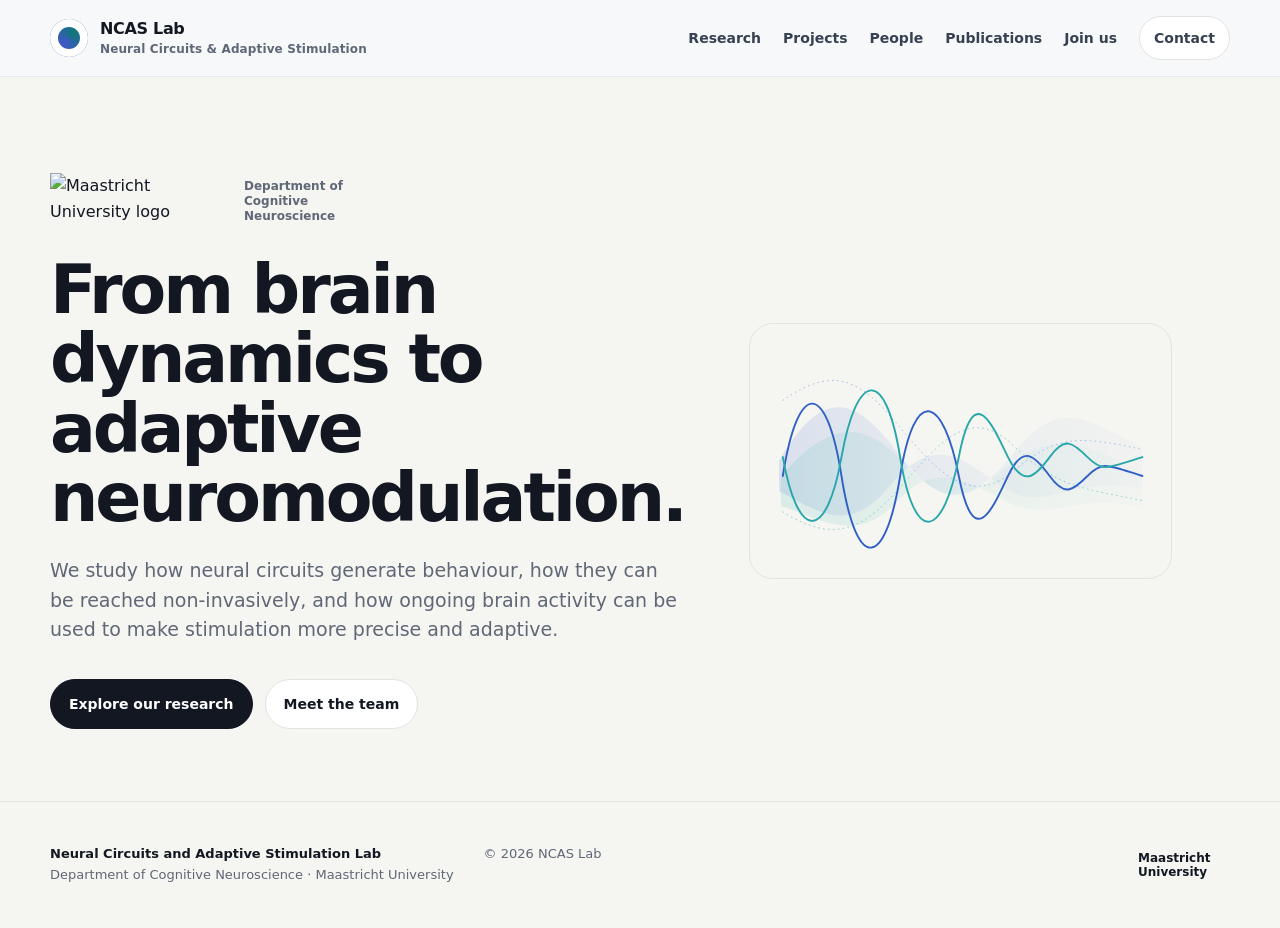
==== commit 8ff08945: "Restore earlier abstract wave artwork before aligned-wave redraw" ====
--- a/index.html
+++ b/index.html
@@ -1,7 +1,18 @@
-<!doctype html><html lang="en"><head><meta charset="utf-8"><meta name="viewport" content="width=device-width,initial-scale=1"><meta name="description" content="Neural Circuits and Adaptive Stimulation Lab at Maastricht University. We study neural circuit mechanisms and develop non-invasive, adaptive approaches to modulate them."><title>NCAS Lab | Neural Circuits & Adaptive Stimulation</title><link rel="stylesheet" href="styles.css"><link rel="stylesheet" href="enhancements.css?v=20261001-7"></head><body>
+<!doctype html><html lang="en"><head><meta charset="utf-8"><meta name="viewport" content="width=device-width,initial-scale=1"><meta name="description" content="Neural Circuits and Adaptive Stimulation Lab at Maastricht University. We study neural circuit mechanisms and develop non-invasive, adaptive approaches to modulate them."><title>NCAS Lab | Neural Circuits & Adaptive Stimulation</title><link rel="stylesheet" href="styles.css"><link rel="stylesheet" href="enhancements.css?v=20261001-8"></head><body>
 <header class="site-header"><div class="container nav"><a class="brand" href="index.html"><span class="brand-mark"></span><span class="brand-text"><span>NCAS Lab</span><span>Neural Circuits & Adaptive Stimulation</span></span></a><button class="menu-button" aria-label="Menu">☰</button><nav class="nav-links"><a href="research.html">Research</a><a href="projects.html">Projects</a><a href="people.html">People</a><a href="publications.html">Publications</a><a href="join.html">Join us</a><a class="nav-cta" href="contact.html">Contact</a></nav></div></header>
 <main>
 <section class="hero"><div class="container hero-grid"><div><a class="hero-um" href="https://www.maastrichtuniversity.nl/" target="_blank" rel="noopener" aria-label="Maastricht University"><img src="https://www.maastrichtuniversity.nl/sites/default/files/2024-05/438x490m-private-content_formfield__files_media__39825__Mdij5L.png" alt="Maastricht University logo"><span>Department of Cognitive Neuroscience</span></a><h1>From brain dynamics to adaptive neuromodulation.</h1><p>We study how neural circuits generate behaviour, how they can be reached non-invasively, and how ongoing brain activity can be used to make stimulation more precise and adaptive.</p><div class="hero-actions"><a class="button primary" href="research.html">Explore our research</a><a class="button" href="people.html">Meet the team</a></div></div><div class="hero-wave-art" aria-label="Abstract visualization of wave interference and adaptive neuromodulation">
-<svg xmlns="http://www.w3.org/2000/svg" viewBox="0 0 620 320" width="620" height="320" preserveAspectRatio="xMidYMid meet" role="img" aria-labelledby="wave-title"><title id="wave-title">Abstract opposing oscillations with gradually reduced amplitude</title><defs><linearGradient id="wave-wash" x1="0" x2="1"><stop stop-color="#315fc8" stop-opacity=".07"/><stop offset="1" stop-color="#28a7aa" stop-opacity=".015"/></linearGradient></defs><path d="M40.00,77.00 L40.90,77.16 L41.80,77.32 L42.70,77.49 L43.60,77.65 L44.50,77.81 L45.40,77.97 L46.30,78.14 L47.20,78.30 L48.10,78.46 L49.00,78.62 L49.90,78.78 L50.80,78.95 L51.70,79.11 L52.60,79.27 L53.50,79.43 L54.40,79.59 L55.30,79.75 L56.20,79.91 L57.10,80.08 L58.00,80.24 L58.90,80.40 L59.80,80.56 L60.70,80.72 L61.60,80.88 L62.50,81.04 L63.40,81.20 L64.30,81.36 L65.20,81.52 L66.10,81.68 L67.00,81.84 L67.90,82.00 L68.80,82.16 L69.70,82.33 L70.60,82.49 L71.50,82.65 L72.40,82.81 L73.30,82.97 L74.20,83.13 L75.10,83.29 L76.00,83.44 L76.90,83.60 L77.80,83.76 L78.70,83.92 L79.60,84.08 L80.50,84.24 L81.40,84.40 L82.30,84.56 L83.20,84.72 L84.10,84.88 L85.00,85.04 L85.90,85.20 L86.80,85.36 L87.70,85.52 L88.60,85.67 L89.50,85.83 L90.40,85.99 L91.30,86.15 L92.20,86.31 L93.10,86.47 L94.00,86.62 L94.90,86.78 L95.80,86.94 L96.70,87.10 L97.60,87.26 L98.50,87.42 L99.40,87.57 L100.30,87.73 L101.20,87.89 L102.10,88.05 L103.00,88.20 L103.90,88.36 L104.80,88.52 L105.70,88.68 L106.60,88.83 L107.50,88.99 L108.40,89.15 L109.30,89.30 L110.20,89.46 L111.10,89.62 L112.00,89.78 L112.90,89.93 L113.80,90.09 L114.70,90.25 L115.60,90.40 L116.50,90.56 L117.40,90.72 L118.30,90.87 L119.20,91.03 L120.10,91.18 L121.00,91.34 L121.90,91.50 L122.80,91.65 L123.70,91.81 L124.60,91.96 L125.50,92.12 L126.40,92.27 L127.30,92.43 L128.20,92.59 L129.10,92.74 L130.00,92.90 L130.90,93.05 L131.80,93.21 L132.70,93.36 L133.60,93.52 L134.50,93.67 L135.40,93.83 L136.30,93.98 L137.20,94.14 L138.10,94.29 L139.00,94.44 L139.90,94.60 L140.80,94.75 L141.70,94.91 L142.60,95.06 L143.50,95.22 L144.40,95.37 L145.30,95.52 L146.20,95.68 L147.10,95.83 L148.00,95.99 L148.90,96.14 L149.80,96.29 L150.70,96.45 L151.60,96.60 L152.50,96.75 L153.40,96.91 L154.30,97.06 L155.20,97.21 L156.10,97.37 L157.00,97.52 L157.90,97.67 L158.80,97.82 L159.70,97.98 L160.60,98.13 L161.50,98.28 L162.40,98.43 L163.30,98.59 L164.20,98.74 L165.10,98.89 L166.00,99.04 L166.90,99.20 L167.80,99.35 L168.70,99.50 L169.60,99.65 L170.50,99.80 L171.40,99.95 L172.30,100.11 L173.20,100.26 L174.10,100.41 L175.00,100.56 L175.90,100.71 L176.80,100.86 L177.70,101.01 L178.60,101.16 L179.50,101.31 L180.40,101.47 L181.30,101.62 L182.20,101.77 L183.10,101.92 L184.00,102.07 L184.90,102.22 L185.80,102.37 L186.70,102.52 L187.60,102.67 L188.50,102.82 L189.40,102.97 L190.30,103.12 L191.20,103.27 L192.10,103.42 L193.00,103.57 L193.90,103.72 L194.80,103.87 L195.70,104.02 L196.60,104.16 L197.50,104.31 L198.40,104.46 L199.30,104.61 L200.20,104.76 L201.10,104.91 L202.00,105.06 L202.90,105.21 L203.80,105.35 L204.70,105.50 L205.60,105.65 L206.50,105.80 L207.40,105.95 L208.30,106.10 L209.20,106.24 L210.10,106.39 L211.00,106.54 L211.90,106.69 L212.80,106.84 L213.70,106.98 L214.60,107.13 L215.50,107.28 L216.40,107.42 L217.30,107.57 L218.20,107.72 L219.10,107.87 L220.00,108.01 L220.90,108.16 L221.80,108.31 L222.70,108.45 L223.60,108.60 L224.50,108.75 L225.40,108.89 L226.30,109.04 L227.20,109.18 L228.10,109.33 L229.00,109.48 L229.90,109.62 L230.80,109.77 L231.70,109.91 L232.60,110.06 L233.50,110.20 L234.40,110.35 L235.30,110.50 L236.20,110.64 L237.10,110.79 L238.00,110.93 L238.90,111.08 L239.80,111.22 L240.70,111.37 L241.60,111.51 L242.50,111.65 L243.40,111.80 L244.30,111.94 L245.20,112.09 L246.10,112.23 L247.00,112.38 L247.90,112.52 L248.80,112.66 L249.70,112.81 L250.60,112.95 L251.50,113.09 L252.40,113.24 L253.30,113.38 L254.20,113.52 L255.10,113.67 L256.00,113.81 L256.90,113.95 L257.80,114.10 L258.70,114.24 L259.60,114.38 L260.50,114.52 L261.40,114.67 L262.30,114.81 L263.20,114.95 L264.10,115.09 L265.00,115.24 L265.90,115.38 L266.80,115.52 L267.70,115.66 L268.60,115.80 L269.50,115.94 L270.40,116.09 L271.30,116.23 L272.20,116.37 L273.10,116.51 L274.00,116.65 L274.90,116.79 L275.80,116.93 L276.70,117.07 L277.60,117.21 L278.50,117.35 L279.40,117.50 L280.30,117.64 L281.20,117.78 L282.10,117.92 L283.00,118.06 L283.90,118.20 L284.80,118.34 L285.70,118.47 L286.60,118.61 L287.50,118.75 L288.40,118.89 L289.30,119.03 L290.20,119.17 L291.10,119.31 L292.00,119.45 L292.90,119.59 L293.80,119.73 L294.70,119.87 L295.60,120.00 L296.50,120.14 L297.40,120.28 L298.30,120.42 L299.20,120.56 L300.10,120.70 L301.00,120.83 L301.90,120.97 L302.80,121.11 L303.70,121.25 L304.60,121.38 L305.50,121.52 L306.40,121.66 L307.30,121.79 L308.20,121.93 L309.10,122.07 L310.00,122.21 L310.90,122.34 L311.80,122.48 L312.70,122.61 L313.60,122.75 L314.50,122.89 L315.40,123.02 L316.30,123.16 L317.20,123.29 L318.10,123.43 L319.00,123.57 L319.90,123.70 L320.80,123.84 L321.70,123.97 L322.60,124.11 L323.50,124.24 L324.40,124.38 L325.30,124.51 L326.20,124.65 L327.10,124.78 L328.00,124.91 L328.90,125.05 L329.80,125.18 L330.70,125.32 L331.60,125.45 L332.50,125.58 L333.40,125.72 L334.30,125.85 L335.20,125.99 L336.10,126.12 L337.00,126.25 L337.90,126.38 L338.80,126.52 L339.70,126.65 L340.60,126.78 L341.50,126.92 L342.40,127.05 L343.30,127.18 L344.20,127.31 L345.10,127.44 L346.00,127.58 L346.90,127.71 L347.80,127.84 L348.70,127.97 L349.60,128.10 L350.50,128.23 L351.40,128.37 L352.30,128.50 L353.20,128.63 L354.10,128.76 L355.00,128.89 L355.90,129.02 L356.80,129.15 L357.70,129.28 L358.60,129.41 L359.50,129.54 L360.40,129.67 L361.30,129.80 L362.20,129.93 L363.10,130.06 L364.00,130.19 L364.90,130.32 L365.80,130.45 L366.70,130.57 L367.60,130.70 L368.50,130.83 L369.40,130.96 L370.30,131.09 L371.20,131.22 L372.10,131.35 L373.00,131.47 L373.90,131.60 L374.80,131.73 L375.70,131.86 L376.60,131.98 L377.50,132.11 L378.40,132.24 L379.30,132.36 L380.20,132.49 L381.10,132.62 L382.00,132.74 L382.90,132.87 L383.80,133.00 L384.70,133.12 L385.60,133.25 L386.50,133.38 L387.40,133.50 L388.30,133.63 L389.20,133.75 L390.10,133.88 L391.00,134.00 L391.90,134.13 L392.80,134.25 L393.70,134.38 L394.60,134.50 L395.50,134.62 L396.40,134.75 L397.30,134.87 L398.20,135.00 L399.10,135.12 L400.00,135.24 L400.90,135.37 L401.80,135.49 L402.70,135.61 L403.60,135.74 L404.50,135.86 L405.40,135.98 L406.30,136.10 L407.20,136.23 L408.10,136.35 L409.00,136.47 L409.90,136.59 L410.80,136.71 L411.70,136.84 L412.60,136.96 L413.50,137.08 L414.40,137.20 L415.30,137.32 L416.20,137.44 L417.10,137.56 L418.00,137.68 L418.90,137.80 L419.80,137.92 L420.70,138.04 L421.60,138.16 L422.50,138.28 L423.40,138.40 L424.30,138.52 L425.20,138.64 L426.10,138.76 L427.00,138.88 L427.90,138.99 L428.80,139.11 L429.70,139.23 L430.60,139.35 L431.50,139.47 L432.40,139.58 L433.30,139.70 L434.20,139.82 L435.10,139.94 L436.00,140.05 L436.90,140.17 L437.80,140.29 L438.70,140.40 L439.60,140.52 L440.50,140.63 L441.40,140.75 L442.30,140.87 L443.20,140.98 L444.10,141.10 L445.00,141.21 L445.90,141.33 L446.80,141.44 L447.70,141.56 L448.60,141.67 L449.50,141.78 L450.40,141.90 L451.30,142.01 L452.20,142.12 L453.10,142.24 L454.00,142.35 L454.90,142.46 L455.80,142.58 L456.70,142.69 L457.60,142.80 L458.50,142.91 L459.40,143.02 L460.30,143.14 L461.20,143.25 L462.10,143.36 L463.00,143.47 L463.90,143.58 L464.80,143.69 L465.70,143.80 L466.60,143.91 L467.50,144.02 L468.40,144.13 L469.30,144.24 L470.20,144.35 L471.10,144.46 L472.00,144.57 L472.90,144.68 L473.80,144.78 L474.70,144.89 L475.60,145.00 L476.50,145.11 L477.40,145.22 L478.30,145.32 L479.20,145.43 L480.10,145.54 L481.00,145.64 L481.90,145.75 L482.80,145.85 L483.70,145.96 L484.60,146.07 L485.50,146.17 L486.40,146.28 L487.30,146.38 L488.20,146.49 L489.10,146.59 L490.00,146.69 L490.90,146.80 L491.80,146.90 L492.70,147.00 L493.60,147.11 L494.50,147.21 L495.40,147.31 L496.30,147.41 L497.20,147.52 L498.10,147.62 L499.00,147.72 L499.90,147.82 L500.80,147.92 L501.70,148.02 L502.60,148.12 L503.50,148.22 L504.40,148.32 L505.30,148.42 L506.20,148.52 L507.10,148.62 L508.00,148.72 L508.90,148.81 L509.80,148.91 L510.70,149.01 L511.60,149.11 L512.50,149.20 L513.40,149.30 L514.30,149.40 L515.20,149.49 L516.10,149.59 L517.00,149.68 L517.90,149.78 L518.80,149.87 L519.70,149.97 L520.60,150.06 L521.50,150.15 L522.40,150.25 L523.30,150.34 L524.20,150.43 L525.10,150.52 L526.00,150.61 L526.90,150.70 L527.80,150.80 L528.70,150.89 L529.60,150.98 L530.50,151.07 L531.40,151.15 L532.30,151.24 L533.20,151.33 L534.10,151.42 L535.00,151.51 L535.90,151.59 L536.80,151.68 L537.70,151.77 L538.60,151.85 L539.50,151.94 L540.40,152.02 L541.30,152.11 L542.20,152.19 L543.10,152.27 L544.00,152.36 L544.90,152.44 L545.80,152.52 L546.70,152.60 L547.60,152.68 L548.50,152.76 L549.40,152.84 L550.30,152.92 L551.20,153.00 L552.10,153.08 L553.00,153.16 L553.90,153.23 L554.80,153.31 L555.70,153.38 L556.60,153.46 L557.50,153.53 L558.40,153.60 L559.30,153.68 L560.20,153.75 L561.10,153.82 L562.00,153.89 L562.90,153.96 L563.80,154.03 L564.70,154.09 L565.60,154.16 L566.50,154.22 L567.40,154.29 L568.30,154.35 L569.20,154.41 L570.10,154.47 L571.00,154.53 L571.90,154.59 L572.80,154.65 L573.70,154.70 L574.60,154.75 L575.50,154.80 L576.40,154.85 L577.30,154.90 L578.20,154.94 L579.10,154.97 L580.00,155.00 L580.00,165.00 L579.10,165.03 L578.20,165.06 L577.30,165.10 L576.40,165.15 L575.50,165.20 L574.60,165.25 L573.70,165.30 L572.80,165.35 L571.90,165.41 L571.00,165.47 L570.10,165.53 L569.20,165.59 L568.30,165.65 L567.40,165.71 L566.50,165.78 L565.60,165.84 L564.70,165.91 L563.80,165.97 L562.90,166.04 L562.00,166.11 L561.10,166.18 L560.20,166.25 L559.30,166.32 L558.40,166.40 L557.50,166.47 L556.60,166.54 L555.70,166.62 L554.80,166.69 L553.90,166.77 L553.00,166.84 L552.10,166.92 L551.20,167.00 L550.30,167.08 L549.40,167.16 L548.50,167.24 L547.60,167.32 L546.70,167.40 L545.80,167.48 L544.90,167.56 L544.00,167.64 L543.10,167.73 L542.20,167.81 L541.30,167.89 L540.40,167.98 L539.50,168.06 L538.60,168.15 L537.70,168.23 L536.80,168.32 L535.90,168.41 L535.00,168.49 L534.10,168.58 L533.20,168.67 L532.30,168.76 L531.40,168.85 L530.50,168.93 L529.60,169.02 L528.70,169.11 L527.80,169.20 L526.90,169.30 L526.00,169.39 L525.10,169.48 L524.20,169.57 L523.30,169.66 L522.40,169.75 L521.50,169.85 L520.60,169.94 L519.70,170.03 L518.80,170.13 L517.90,170.22 L517.00,170.32 L516.10,170.41 L515.20,170.51 L514.30,170.60 L513.40,170.70 L512.50,170.80 L511.60,170.89 L510.70,170.99 L509.80,171.09 L508.90,171.19 L508.00,171.28 L507.10,171.38 L506.20,171.48 L505.30,171.58 L504.40,171.68 L503.50,171.78 L502.60,171.88 L501.70,171.98 L500.80,172.08 L499.90,172.18 L499.00,172.28 L498.10,172.38 L497.20,172.48 L496.30,172.59 L495.40,172.69 L494.50,172.79 L493.60,172.89 L492.70,173.00 L491.80,173.10 L490.90,173.20 L490.00,173.31 L489.10,173.41 L488.20,173.51 L487.30,173.62 L486.40,173.72 L485.50,173.83 L484.60,173.93 L483.70,174.04 L482.80,174.15 L481.90,174.25 L481.00,174.36 L480.10,174.46 L479.20,174.57 L478.30,174.68 L477.40,174.78 L476.50,174.89 L475.60,175.00 L474.70,175.11 L473.80,175.22 L472.90,175.32 L472.00,175.43 L471.10,175.54 L470.20,175.65 L469.30,175.76 L468.40,175.87 L467.50,175.98 L466.60,176.09 L465.70,176.20 L464.80,176.31 L463.90,176.42 L463.00,176.53 L462.10,176.64 L461.20,176.75 L460.30,176.86 L459.40,176.98 L458.50,177.09 L457.60,177.20 L456.70,177.31 L455.80,177.42 L454.90,177.54 L454.00,177.65 L453.10,177.76 L452.20,177.88 L451.30,177.99 L450.40,178.10 L449.50,178.22 L448.60,178.33 L447.70,178.44 L446.80,178.56 L445.90,178.67 L445.00,178.79 L444.10,178.90 L443.20,179.02 L442.30,179.13 L441.40,179.25 L440.50,179.37 L439.60,179.48 L438.70,179.60 L437.80,179.71 L436.90,179.83 L436.00,179.95 L435.10,180.06 L434.20,180.18 L433.30,180.30 L432.40,180.42 L431.50,180.53 L430.60,180.65 L429.70,180.77 L428.80,180.89 L427.90,181.01 L427.00,181.12 L426.10,181.24 L425.20,181.36 L424.30,181.48 L423.40,181.60 L422.50,181.72 L421.60,181.84 L420.70,181.96 L419.80,182.08 L418.90,182.20 L418.00,182.32 L417.10,182.44 L416.20,182.56 L415.30,182.68 L414.40,182.80 L413.50,182.92 L412.60,183.04 L411.70,183.16 L410.80,183.29 L409.90,183.41 L409.00,183.53 L408.10,183.65 L407.20,183.77 L406.30,183.90 L405.40,184.02 L404.50,184.14 L403.60,184.26 L402.70,184.39 L401.80,184.51 L400.90,184.63 L400.00,184.76 L399.10,184.88 L398.20,185.00 L397.30,185.13 L396.40,185.25 L395.50,185.38 L394.60,185.50 L393.70,185.62 L392.80,185.75 L391.90,185.87 L391.00,186.00 L390.10,186.12 L389.20,186.25 L388.30,186.37 L387.40,186.50 L386.50,186.62 L385.60,186.75 L384.70,186.88 L383.80,187.00 L382.90,187.13 L382.00,187.26 L381.10,187.38 L380.20,187.51 L379.30,187.64 L378.40,187.76 L377.50,187.89 L376.60,188.02 L375.70,188.14 L374.80,188.27 L373.90,188.40 L373.00,188.53 L372.10,188.65 L371.20,188.78 L370.30,188.91 L369.40,189.04 L368.50,189.17 L367.60,189.30 L366.70,189.43 L365.80,189.55 L364.90,189.68 L364.00,189.81 L363.10,189.94 L362.20,190.07 L361.30,190.20 L360.40,190.33 L359.50,190.46 L358.60,190.59 L357.70,190.72 L356.80,190.85 L355.90,190.98 L355.00,191.11 L354.10,191.24 L353.20,191.37 L352.30,191.50 L351.40,191.63 L350.50,191.77 L349.60,191.90 L348.70,192.03 L347.80,192.16 L346.90,192.29 L346.00,192.42 L345.10,192.56 L344.20,192.69 L343.30,192.82 L342.40,192.95 L341.50,193.08 L340.60,193.22 L339.70,193.35 L338.80,193.48 L337.90,193.62 L337.00,193.75 L336.10,193.88 L335.20,194.01 L334.30,194.15 L333.40,194.28 L332.50,194.42 L331.60,194.55 L330.70,194.68 L329.80,194.82 L328.90,194.95 L328.00,195.09 L327.10,195.22 L326.20,195.35 L325.30,195.49 L324.40,195.62 L323.50,195.76 L322.60,195.89 L321.70,196.03 L320.80,196.16 L319.90,196.30 L319.00,196.43 L318.10,196.57 L317.20,196.71 L316.30,196.84 L315.40,196.98 L314.50,197.11 L313.60,197.25 L312.70,197.39 L311.80,197.52 L310.90,197.66 L310.00,197.79 L309.10,197.93 L308.20,198.07 L307.30,198.21 L306.40,198.34 L305.50,198.48 L304.60,198.62 L303.70,198.75 L302.80,198.89 L301.90,199.03 L301.00,199.17 L300.10,199.30 L299.20,199.44 L298.30,199.58 L297.40,199.72 L296.50,199.86 L295.60,200.00 L294.70,200.13 L293.80,200.27 L292.90,200.41 L292.00,200.55 L291.10,200.69 L290.20,200.83 L289.30,200.97 L288.40,201.11 L287.50,201.25 L286.60,201.39 L285.70,201.53 L284.80,201.66 L283.90,201.80 L283.00,201.94 L282.10,202.08 L281.20,202.22 L280.30,202.36 L279.40,202.50 L278.50,202.65 L277.60,202.79 L276.70,202.93 L275.80,203.07 L274.90,203.21 L274.00,203.35 L273.10,203.49 L272.20,203.63 L271.30,203.77 L270.40,203.91 L269.50,204.06 L268.60,204.20 L267.70,204.34 L266.80,204.48 L265.90,204.62 L265.00,204.76 L264.10,204.91 L263.20,205.05 L262.30,205.19 L261.40,205.33 L260.50,205.48 L259.60,205.62 L258.70,205.76 L257.80,205.90 L256.90,206.05 L256.00,206.19 L255.10,206.33 L254.20,206.48 L253.30,206.62 L252.40,206.76 L251.50,206.91 L250.60,207.05 L249.70,207.19 L248.80,207.34 L247.90,207.48 L247.00,207.62 L246.10,207.77 L245.20,207.91 L244.30,208.06 L243.40,208.20 L242.50,208.35 L241.60,208.49 L240.70,208.63 L239.80,208.78 L238.90,208.92 L238.00,209.07 L237.10,209.21 L236.20,209.36 L235.30,209.50 L234.40,209.65 L233.50,209.80 L232.60,209.94 L231.70,210.09 L230.80,210.23 L229.90,210.38 L229.00,210.52 L228.10,210.67 L227.20,210.82 L226.30,210.96 L225.40,211.11 L224.50,211.25 L223.60,211.40 L222.70,211.55 L221.80,211.69 L220.90,211.84 L220.00,211.99 L219.10,212.13 L218.20,212.28 L217.30,212.43 L216.40,212.58 L215.50,212.72 L214.60,212.87 L213.70,213.02 L212.80,213.16 L211.90,213.31 L211.00,213.46 L210.10,213.61 L209.20,213.76 L208.30,213.90 L207.40,214.05 L206.50,214.20 L205.60,214.35 L204.70,214.50 L203.80,214.65 L202.90,214.79 L202.00,214.94 L201.10,215.09 L200.20,215.24 L199.30,215.39 L198.40,215.54 L197.50,215.69 L196.60,215.84 L195.70,215.98 L194.80,216.13 L193.90,216.28 L193.00,216.43 L192.10,216.58 L191.20,216.73 L190.30,216.88 L189.40,217.03 L188.50,217.18 L187.60,217.33 L186.70,217.48 L185.80,217.63 L184.90,217.78 L184.00,217.93 L183.10,218.08 L182.20,218.23 L181.30,218.38 L180.40,218.53 L179.50,218.69 L178.60,218.84 L177.70,218.99 L176.80,219.14 L175.90,219.29 L175.00,219.44 L174.10,219.59 L173.20,219.74 L172.30,219.89 L171.40,220.05 L170.50,220.20 L169.60,220.35 L168.70,220.50 L167.80,220.65 L166.90,220.80 L166.00,220.96 L165.10,221.11 L164.20,221.26 L163.30,221.41 L162.40,221.57 L161.50,221.72 L160.60,221.87 L159.70,222.02 L158.80,222.18 L157.90,222.33 L157.00,222.48 L156.10,222.63 L155.20,222.79 L154.30,222.94 L153.40,223.09 L152.50,223.25 L151.60,223.40 L150.70,223.55 L149.80,223.71 L148.90,223.86 L148.00,224.01 L147.10,224.17 L146.20,224.32 L145.30,224.48 L144.40,224.63 L143.50,224.78 L142.60,224.94 L141.70,225.09 L140.80,225.25 L139.90,225.40 L139.00,225.56 L138.10,225.71 L137.20,225.86 L136.30,226.02 L135.40,226.17 L134.50,226.33 L133.60,226.48 L132.70,226.64 L131.80,226.79 L130.90,226.95 L130.00,227.10 L129.10,227.26 L128.20,227.41 L127.30,227.57 L126.40,227.73 L125.50,227.88 L124.60,228.04 L123.70,228.19 L122.80,228.35 L121.90,228.50 L121.00,228.66 L120.10,228.82 L119.20,228.97 L118.30,229.13 L117.40,229.28 L116.50,229.44 L115.60,229.60 L114.70,229.75 L113.80,229.91 L112.90,230.07 L112.00,230.22 L111.10,230.38 L110.20,230.54 L109.30,230.70 L108.40,230.85 L107.50,231.01 L106.60,231.17 L105.70,231.32 L104.80,231.48 L103.90,231.64 L103.00,231.80 L102.10,231.95 L101.20,232.11 L100.30,232.27 L99.40,232.43 L98.50,232.58 L97.60,232.74 L96.70,232.90 L95.80,233.06 L94.90,233.22 L94.00,233.38 L93.10,233.53 L92.20,233.69 L91.30,233.85 L90.40,234.01 L89.50,234.17 L88.60,234.33 L87.70,234.48 L86.80,234.64 L85.90,234.80 L85.00,234.96 L84.10,235.12 L83.20,235.28 L82.30,235.44 L81.40,235.60 L80.50,235.76 L79.60,235.92 L78.70,236.08 L77.80,236.24 L76.90,236.40 L76.00,236.56 L75.10,236.71 L74.20,236.87 L73.30,237.03 L72.40,237.19 L71.50,237.35 L70.60,237.51 L69.70,237.67 L68.80,237.84 L67.90,238.00 L67.00,238.16 L66.10,238.32 L65.20,238.48 L64.30,238.64 L63.40,238.80 L62.50,238.96 L61.60,239.12 L60.70,239.28 L59.80,239.44 L58.90,239.60 L58.00,239.76 L57.10,239.92 L56.20,240.09 L55.30,240.25 L54.40,240.41 L53.50,240.57 L52.60,240.73 L51.70,240.89 L50.80,241.05 L49.90,241.22 L49.00,241.38 L48.10,241.54 L47.20,241.70 L46.30,241.86 L45.40,242.03 L44.50,242.19 L43.60,242.35 L42.70,242.51 L41.80,242.68 L40.90,242.84 L40.00,243.00 Z" fill="url(#wave-wash)"/><path d="M40.00,160.00 L40.90,164.34 L41.80,168.64 L42.70,172.91 L43.60,177.12 L44.50,181.27 L45.40,185.35 L46.30,189.34 L47.20,193.23 L48.10,197.02 L49.00,200.69 L49.90,204.23 L50.80,207.64 L51.70,210.91 L52.60,214.02 L53.50,216.97 L54.40,219.76 L55.30,222.36 L56.20,224.79 L57.10,227.03 L58.00,229.08 L58.90,230.93 L59.80,232.57 L60.70,234.01 L61.60,235.25 L62.50,236.27 L63.40,237.08 L64.30,237.67 L65.20,238.05 L66.10,238.21 L67.00,238.16 L67.90,237.89 L68.80,237.41 L69.70,236.72 L70.60,235.82 L71.50,234.72 L72.40,233.42 L73.30,231.92 L74.20,230.23 L75.10,228.35 L76.00,226.30 L76.90,224.07 L77.80,221.68 L78.70,219.12 L79.60,216.42 L80.50,213.57 L81.40,210.58 L82.30,207.48 L83.20,204.25 L84.10,200.91 L85.00,197.48 L85.90,193.96 L86.80,190.36 L87.70,186.69 L88.60,182.97 L89.50,179.20 L90.40,175.39 L91.30,171.55 L92.20,167.70 L93.10,163.85 L94.00,160.00 L94.90,156.17 L95.80,152.36 L96.70,148.60 L97.60,144.88 L98.50,141.21 L99.40,137.62 L100.30,134.10 L101.20,130.67 L102.10,127.33 L103.00,124.10 L103.90,120.98 L104.80,117.98 L105.70,115.11 L106.60,112.38 L107.50,109.79 L108.40,107.35 L109.30,105.06 L110.20,102.93 L111.10,100.97 L112.00,99.18 L112.90,97.57 L113.80,96.13 L114.70,94.88 L115.60,93.81 L116.50,92.92 L117.40,92.23 L118.30,91.72 L119.20,91.41 L120.10,91.28 L121.00,91.34 L121.90,91.59 L122.80,92.03 L123.70,92.65 L124.60,93.45 L125.50,94.43 L126.40,95.59 L127.30,96.92 L128.20,98.41 L129.10,100.07 L130.00,101.89 L130.90,103.85 L131.80,105.96 L132.70,108.21 L133.60,110.59 L134.50,113.10 L135.40,115.72 L136.30,118.45 L137.20,121.29 L138.10,124.21 L139.00,127.22 L139.90,130.31 L140.80,133.46 L141.70,136.67 L142.60,139.93 L143.50,143.23 L144.40,146.56 L145.30,149.91 L146.20,153.28 L147.10,156.64 L148.00,160.00 L148.90,163.34 L149.80,166.66 L150.70,169.94 L151.60,173.18 L152.50,176.37 L153.40,179.50 L154.30,182.56 L155.20,185.54 L156.10,188.44 L157.00,191.24 L157.90,193.95 L158.80,196.55 L159.70,199.03 L160.60,201.40 L161.50,203.64 L162.40,205.75 L163.30,207.73 L164.20,209.56 L165.10,211.25 L166.00,212.79 L166.90,214.18 L167.80,215.41 L168.70,216.48 L169.60,217.40 L170.50,218.15 L171.40,218.73 L172.30,219.16 L173.20,219.42 L174.10,219.51 L175.00,219.44 L175.90,219.21 L176.80,218.81 L177.70,218.26 L178.60,217.55 L179.50,216.69 L180.40,215.67 L181.30,214.51 L182.20,213.20 L183.10,211.75 L184.00,210.17 L184.90,208.46 L185.80,206.63 L186.70,204.67 L187.60,202.61 L188.50,200.43 L189.40,198.16 L190.30,195.80 L191.20,193.35 L192.10,190.82 L193.00,188.22 L193.90,185.55 L194.80,182.83 L195.70,180.06 L196.60,177.25 L197.50,174.41 L198.40,171.55 L199.30,168.66 L200.20,165.77 L201.10,162.88 L202.00,160.00 L202.90,157.13 L203.80,154.29 L204.70,151.47 L205.60,148.70 L206.50,145.97 L207.40,143.30 L208.30,140.68 L209.20,138.14 L210.10,135.66 L211.00,133.27 L211.90,130.96 L212.80,128.75 L213.70,126.64 L214.60,124.62 L215.50,122.72 L216.40,120.93 L217.30,119.26 L218.20,117.70 L219.10,116.28 L220.00,114.98 L220.90,113.81 L221.80,112.78 L222.70,111.88 L223.60,111.12 L224.50,110.49 L225.40,110.01 L226.30,109.67 L227.20,109.46 L228.10,109.40 L229.00,109.48 L229.90,109.69 L230.80,110.04 L231.70,110.53 L232.60,111.15 L233.50,111.90 L234.40,112.78 L235.30,113.78 L236.20,114.91 L237.10,116.15 L238.00,117.50 L238.90,118.97 L239.80,120.54 L240.70,122.20 L241.60,123.96 L242.50,125.81 L243.40,127.75 L244.30,129.76 L245.20,131.84 L246.10,133.98 L247.00,136.19 L247.90,138.44 L248.80,140.75 L249.70,143.09 L250.60,145.46 L251.50,147.86 L252.40,150.28 L253.30,152.71 L254.20,155.14 L255.10,157.58 L256.00,160.00 L256.90,162.41 L257.80,164.80 L258.70,167.16 L259.60,169.48 L260.50,171.77 L261.40,174.01 L262.30,176.19 L263.20,178.32 L264.10,180.39 L265.00,182.38 L265.90,184.30 L266.80,186.14 L267.70,187.90 L268.60,189.57 L269.50,191.15 L270.40,192.63 L271.30,194.02 L272.20,195.30 L273.10,196.47 L274.00,197.54 L274.90,198.50 L275.80,199.34 L276.70,200.08 L277.60,200.69 L278.50,201.19 L279.40,201.58 L280.30,201.84 L281.20,201.99 L282.10,202.03 L283.00,201.94 L283.90,201.75 L284.80,201.44 L285.70,201.01 L286.60,200.48 L287.50,199.84 L288.40,199.09 L289.30,198.25 L290.20,197.30 L291.10,196.25 L292.00,195.12 L292.90,193.89 L293.80,192.58 L294.70,191.19 L295.60,189.72 L296.50,188.18 L297.40,186.58 L298.30,184.91 L299.20,183.18 L300.10,181.41 L301.00,179.58 L301.90,177.72 L302.80,175.82 L303.70,173.89 L304.60,171.93 L305.50,169.96 L306.40,167.97 L307.30,165.98 L308.20,163.98 L309.10,161.99 L310.00,160.00 L310.90,158.03 L311.80,156.08 L312.70,154.15 L313.60,152.26 L314.50,150.39 L315.40,148.57 L316.30,146.80 L317.20,145.07 L318.10,143.40 L319.00,141.78 L319.90,140.23 L320.80,138.74 L321.70,137.33 L322.60,135.98 L323.50,134.72 L324.40,133.53 L325.30,132.42 L326.20,131.40 L327.10,130.46 L328.00,129.62 L328.90,128.86 L329.80,128.19 L330.70,127.62 L331.60,127.14 L332.50,126.76 L333.40,126.47 L334.30,126.27 L335.20,126.17 L336.10,126.17 L337.00,126.25 L337.90,126.43 L338.80,126.70 L339.70,127.06 L340.60,127.51 L341.50,128.04 L342.40,128.66 L343.30,129.36 L344.20,130.14 L345.10,130.99 L346.00,131.92 L346.90,132.92 L347.80,133.98 L348.70,135.11 L349.60,136.30 L350.50,137.54 L351.40,138.83 L352.30,140.17 L353.20,141.56 L354.10,142.98 L355.00,144.44 L355.90,145.93 L356.80,147.45 L357.70,148.99 L358.60,150.55 L359.50,152.12 L360.40,153.69 L361.30,155.28 L362.20,156.86 L363.10,158.43 L364.00,160.00 L364.90,161.55 L365.80,163.09 L366.70,164.60 L367.60,166.09 L368.50,167.55 L369.40,168.97 L370.30,170.36 L371.20,171.71 L372.10,173.01 L373.00,174.26 L373.90,175.47 L374.80,176.62 L375.70,177.71 L376.60,178.75 L377.50,179.72 L378.40,180.63 L379.30,181.48 L380.20,182.25 L381.10,182.96 L382.00,183.60 L382.90,184.17 L383.80,184.67 L384.70,185.09 L385.60,185.44 L386.50,185.72 L387.40,185.92 L388.30,186.05 L389.20,186.10 L390.10,186.09 L391.00,186.00 L391.90,185.84 L392.80,185.61 L393.70,185.31 L394.60,184.94 L395.50,184.51 L396.40,184.01 L397.30,183.46 L398.20,182.84 L399.10,182.17 L400.00,181.44 L400.90,180.66 L401.80,179.83 L402.70,178.95 L403.60,178.03 L404.50,177.07 L405.40,176.07 L406.30,175.04 L407.20,173.97 L408.10,172.88 L409.00,171.76 L409.90,170.63 L410.80,169.47 L411.70,168.30 L412.60,167.12 L413.50,165.93 L414.40,164.74 L415.30,163.55 L416.20,162.36 L417.10,161.17 L418.00,160.00 L418.90,158.84 L419.80,157.69 L420.70,156.57 L421.60,155.46 L422.50,154.38 L423.40,153.33 L424.30,152.30 L425.20,151.31 L426.10,150.36 L427.00,149.44 L427.90,148.56 L428.80,147.72 L429.70,146.93 L430.60,146.18 L431.50,145.48 L432.40,144.83 L433.30,144.23 L434.20,143.67 L435.10,143.17 L436.00,142.73 L436.90,142.33 L437.80,141.99 L438.70,141.70 L439.60,141.47 L440.50,141.29 L441.40,141.17 L442.30,141.10 L443.20,141.09 L444.10,141.12 L445.00,141.21 L445.90,141.35 L446.80,141.54 L447.70,141.78 L448.60,142.07 L449.50,142.40 L450.40,142.78 L451.30,143.21 L452.20,143.67 L453.10,144.17 L454.00,144.72 L454.90,145.29 L455.80,145.90 L456.70,146.55 L457.60,147.22 L458.50,147.92 L459.40,148.64 L460.30,149.39 L461.20,150.15 L462.10,150.94 L463.00,151.73 L463.90,152.55 L464.80,153.37 L465.70,154.19 L466.60,155.03 L467.50,155.86 L468.40,156.70 L469.30,157.53 L470.20,158.36 L471.10,159.19 L472.00,160.00 L472.90,160.80 L473.80,161.59 L474.70,162.36 L475.60,163.12 L476.50,163.85 L477.40,164.57 L478.30,165.26 L479.20,165.93 L480.10,166.57 L481.00,167.18 L481.90,167.76 L482.80,168.31 L483.70,168.84 L484.60,169.32 L485.50,169.78 L486.40,170.20 L487.30,170.58 L488.20,170.93 L489.10,171.25 L490.00,171.52 L490.90,171.76 L491.80,171.97 L492.70,172.13 L493.60,172.26 L494.50,172.35 L495.40,172.41 L496.30,172.43 L497.20,172.42 L498.10,172.37 L499.00,172.28 L499.90,172.16 L500.80,172.01 L501.70,171.83 L502.60,171.62 L503.50,171.38 L504.40,171.11 L505.30,170.81 L506.20,170.49 L507.10,170.14 L508.00,169.77 L508.90,169.38 L509.80,168.97 L510.70,168.54 L511.60,168.10 L512.50,167.63 L513.40,167.16 L514.30,166.67 L515.20,166.18 L516.10,165.67 L517.00,165.16 L517.90,164.64 L518.80,164.12 L519.70,163.60 L520.60,163.07 L521.50,162.55 L522.40,162.03 L523.30,161.51 L524.20,161.00 L525.10,160.50 L526.00,160.00 L526.90,159.51 L527.80,159.04 L528.70,158.57 L529.60,158.12 L530.50,157.69 L531.40,157.27 L532.30,156.86 L533.20,156.47 L534.10,156.10 L535.00,155.75 L535.90,155.42 L536.80,155.11 L537.70,154.82 L538.60,154.55 L539.50,154.30 L540.40,154.07 L541.30,153.87 L542.20,153.68 L543.10,153.52 L544.00,153.38 L544.90,153.26 L545.80,153.17 L546.70,153.09 L547.60,153.04 L548.50,153.01 L549.40,153.00 L550.30,153.01 L551.20,153.04 L552.10,153.09 L553.00,153.16 L553.90,153.24 L554.80,153.34 L555.70,153.46 L556.60,153.60 L557.50,153.75 L558.40,153.92 L559.30,154.10 L560.20,154.29 L561.10,154.49 L562.00,154.71 L562.90,154.93 L563.80,155.17 L564.70,155.41 L565.60,155.66 L566.50,155.92 L567.40,156.18 L568.30,156.45 L569.20,156.72 L570.10,156.99 L571.00,157.27 L571.90,157.54 L572.80,157.82 L573.70,158.10 L574.60,158.38 L575.50,158.66 L576.40,158.93 L577.30,159.20 L578.20,159.47 L579.10,159.74 L580.00,160.00" fill="none" stroke="#315fc8" stroke-width="2.8" stroke-linecap="round"/><path d="M40.00,160.00 L40.90,155.66 L41.80,151.36 L42.70,147.09 L43.60,142.88 L44.50,138.73 L45.40,134.65 L46.30,130.66 L47.20,126.77 L48.10,122.98 L49.00,119.31 L49.90,115.77 L50.80,112.36 L51.70,109.09 L52.60,105.98 L53.50,103.03 L54.40,100.24 L55.30,97.64 L56.20,95.21 L57.10,92.97 L58.00,90.92 L58.90,89.07 L59.80,87.43 L60.70,85.99 L61.60,84.75 L62.50,83.73 L63.40,82.92 L64.30,82.33 L65.20,81.95 L66.10,81.79 L67.00,81.84 L67.90,82.11 L68.80,82.59 L69.70,83.28 L70.60,84.18 L71.50,85.28 L72.40,86.58 L73.30,88.08 L74.20,89.77 L75.10,91.65 L76.00,93.70 L76.90,95.93 L77.80,98.32 L78.70,100.88 L79.60,103.58 L80.50,106.43 L81.40,109.42 L82.30,112.52 L83.20,115.75 L84.10,119.09 L85.00,122.52 L85.90,126.04 L86.80,129.64 L87.70,133.31 L88.60,137.03 L89.50,140.80 L90.40,144.61 L91.30,148.45 L92.20,152.30 L93.10,156.15 L94.00,160.00 L94.90,163.83 L95.80,167.64 L96.70,171.40 L97.60,175.12 L98.50,178.79 L99.40,182.38 L100.30,185.90 L101.20,189.33 L102.10,192.67 L103.00,195.90 L103.90,199.02 L104.80,202.02 L105.70,204.89 L106.60,207.62 L107.50,210.21 L108.40,212.65 L109.30,214.94 L110.20,217.07 L111.10,219.03 L112.00,220.82 L112.90,222.43 L113.80,223.87 L114.70,225.12 L115.60,226.19 L116.50,227.08 L117.40,227.77 L118.30,228.28 L119.20,228.59 L120.10,228.72 L121.00,228.66 L121.90,228.41 L122.80,227.97 L123.70,227.35 L124.60,226.55 L125.50,225.57 L126.40,224.41 L127.30,223.08 L128.20,221.59 L129.10,219.93 L130.00,218.11 L130.90,216.15 L131.80,214.04 L132.70,211.79 L133.60,209.41 L134.50,206.90 L135.40,204.28 L136.30,201.55 L137.20,198.71 L138.10,195.79 L139.00,192.78 L139.90,189.69 L140.80,186.54 L141.70,183.33 L142.60,180.07 L143.50,176.77 L144.40,173.44 L145.30,170.09 L146.20,166.72 L147.10,163.36 L148.00,160.00 L148.90,156.66 L149.80,153.34 L150.70,150.06 L151.60,146.82 L152.50,143.63 L153.40,140.50 L154.30,137.44 L155.20,134.46 L156.10,131.56 L157.00,128.76 L157.90,126.05 L158.80,123.45 L159.70,120.97 L160.60,118.60 L161.50,116.36 L162.40,114.25 L163.30,112.27 L164.20,110.44 L165.10,108.75 L166.00,107.21 L166.90,105.82 L167.80,104.59 L168.70,103.52 L169.60,102.60 L170.50,101.85 L171.40,101.27 L172.30,100.84 L173.20,100.58 L174.10,100.49 L175.00,100.56 L175.90,100.79 L176.80,101.19 L177.70,101.74 L178.60,102.45 L179.50,103.31 L180.40,104.33 L181.30,105.49 L182.20,106.80 L183.10,108.25 L184.00,109.83 L184.90,111.54 L185.80,113.37 L186.70,115.33 L187.60,117.39 L188.50,119.57 L189.40,121.84 L190.30,124.20 L191.20,126.65 L192.10,129.18 L193.00,131.78 L193.90,134.45 L194.80,137.17 L195.70,139.94 L196.60,142.75 L197.50,145.59 L198.40,148.45 L199.30,151.34 L200.20,154.23 L201.10,157.12 L202.00,160.00 L202.90,162.87 L203.80,165.71 L204.70,168.53 L205.60,171.30 L206.50,174.03 L207.40,176.70 L208.30,179.32 L209.20,181.86 L210.10,184.34 L211.00,186.73 L211.90,189.04 L212.80,191.25 L213.70,193.36 L214.60,195.38 L215.50,197.28 L216.40,199.07 L217.30,200.74 L218.20,202.30 L219.10,203.72 L220.00,205.02 L220.90,206.19 L221.80,207.22 L222.70,208.12 L223.60,208.88 L224.50,209.51 L225.40,209.99 L226.30,210.33 L227.20,210.54 L228.10,210.60 L229.00,210.52 L229.90,210.31 L230.80,209.96 L231.70,209.47 L232.60,208.85 L233.50,208.10 L234.40,207.22 L235.30,206.22 L236.20,205.09 L237.10,203.85 L238.00,202.50 L238.90,201.03 L239.80,199.46 L240.70,197.80 L241.60,196.04 L242.50,194.19 L243.40,192.25 L244.30,190.24 L245.20,188.16 L246.10,186.02 L247.00,183.81 L247.90,181.56 L248.80,179.25 L249.70,176.91 L250.60,174.54 L251.50,172.14 L252.40,169.72 L253.30,167.29 L254.20,164.86 L255.10,162.42 L256.00,160.00 L256.90,157.59 L257.80,155.20 L258.70,152.84 L259.60,150.52 L260.50,148.23 L261.40,145.99 L262.30,143.81 L263.20,141.68 L264.10,139.61 L265.00,137.62 L265.90,135.70 L266.80,133.86 L267.70,132.10 L268.60,130.43 L269.50,128.85 L270.40,127.37 L271.30,125.98 L272.20,124.70 L273.10,123.53 L274.00,122.46 L274.90,121.50 L275.80,120.66 L276.70,119.92 L277.60,119.31 L278.50,118.81 L279.40,118.42 L280.30,118.16 L281.20,118.01 L282.10,117.97 L283.00,118.06 L283.90,118.25 L284.80,118.56 L285.70,118.99 L286.60,119.52 L287.50,120.16 L288.40,120.91 L289.30,121.75 L290.20,122.70 L291.10,123.75 L292.00,124.88 L292.90,126.11 L293.80,127.42 L294.70,128.81 L295.60,130.28 L296.50,131.82 L297.40,133.42 L298.30,135.09 L299.20,136.82 L300.10,138.59 L301.00,140.42 L301.90,142.28 L302.80,144.18 L303.70,146.11 L304.60,148.07 L305.50,150.04 L306.40,152.03 L307.30,154.02 L308.20,156.02 L309.10,158.01 L310.00,160.00 L310.90,161.97 L311.80,163.92 L312.70,165.85 L313.60,167.74 L314.50,169.61 L315.40,171.43 L316.30,173.20 L317.20,174.93 L318.10,176.60 L319.00,178.22 L319.90,179.77 L320.80,181.26 L321.70,182.67 L322.60,184.02 L323.50,185.28 L324.40,186.47 L325.30,187.58 L326.20,188.60 L327.10,189.54 L328.00,190.38 L328.90,191.14 L329.80,191.81 L330.70,192.38 L331.60,192.86 L332.50,193.24 L333.40,193.53 L334.30,193.73 L335.20,193.83 L336.10,193.83 L337.00,193.75 L337.90,193.57 L338.80,193.30 L339.70,192.94 L340.60,192.49 L341.50,191.96 L342.40,191.34 L343.30,190.64 L344.20,189.86 L345.10,189.01 L346.00,188.08 L346.90,187.08 L347.80,186.02 L348.70,184.89 L349.60,183.70 L350.50,182.46 L351.40,181.17 L352.30,179.83 L353.20,178.44 L354.10,177.02 L355.00,175.56 L355.90,174.07 L356.80,172.55 L357.70,171.01 L358.60,169.45 L359.50,167.88 L360.40,166.31 L361.30,164.72 L362.20,163.14 L363.10,161.57 L364.00,160.00 L364.90,158.45 L365.80,156.91 L366.70,155.40 L367.60,153.91 L368.50,152.45 L369.40,151.03 L370.30,149.64 L371.20,148.29 L372.10,146.99 L373.00,145.74 L373.90,144.53 L374.80,143.38 L375.70,142.29 L376.60,141.25 L377.50,140.28 L378.40,139.37 L379.30,138.52 L380.20,137.75 L381.10,137.04 L382.00,136.40 L382.90,135.83 L383.80,135.33 L384.70,134.91 L385.60,134.56 L386.50,134.28 L387.40,134.08 L388.30,133.95 L389.20,133.90 L390.10,133.91 L391.00,134.00 L391.90,134.16 L392.80,134.39 L393.70,134.69 L394.60,135.06 L395.50,135.49 L396.40,135.99 L397.30,136.54 L398.20,137.16 L399.10,137.83 L400.00,138.56 L400.90,139.34 L401.80,140.17 L402.70,141.05 L403.60,141.97 L404.50,142.93 L405.40,143.93 L406.30,144.96 L407.20,146.03 L408.10,147.12 L409.00,148.24 L409.90,149.37 L410.80,150.53 L411.70,151.70 L412.60,152.88 L413.50,154.07 L414.40,155.26 L415.30,156.45 L416.20,157.64 L417.10,158.83 L418.00,160.00 L418.90,161.16 L419.80,162.31 L420.70,163.43 L421.60,164.54 L422.50,165.62 L423.40,166.67 L424.30,167.70 L425.20,168.69 L426.10,169.64 L427.00,170.56 L427.90,171.44 L428.80,172.28 L429.70,173.07 L430.60,173.82 L431.50,174.52 L432.40,175.17 L433.30,175.77 L434.20,176.33 L435.10,176.83 L436.00,177.27 L436.90,177.67 L437.80,178.01 L438.70,178.30 L439.60,178.53 L440.50,178.71 L441.40,178.83 L442.30,178.90 L443.20,178.91 L444.10,178.88 L445.00,178.79 L445.90,178.65 L446.80,178.46 L447.70,178.22 L448.60,177.93 L449.50,177.60 L450.40,177.22 L451.30,176.79 L452.20,176.33 L453.10,175.83 L454.00,175.28 L454.90,174.71 L455.80,174.10 L456.70,173.45 L457.60,172.78 L458.50,172.08 L459.40,171.36 L460.30,170.61 L461.20,169.85 L462.10,169.06 L463.00,168.27 L463.90,167.45 L464.80,166.63 L465.70,165.81 L466.60,164.97 L467.50,164.14 L468.40,163.30 L469.30,162.47 L470.20,161.64 L471.10,160.81 L472.00,160.00 L472.90,159.20 L473.80,158.41 L474.70,157.64 L475.60,156.88 L476.50,156.15 L477.40,155.43 L478.30,154.74 L479.20,154.07 L480.10,153.43 L481.00,152.82 L481.90,152.24 L482.80,151.69 L483.70,151.16 L484.60,150.68 L485.50,150.22 L486.40,149.80 L487.30,149.42 L488.20,149.07 L489.10,148.75 L490.00,148.48 L490.90,148.24 L491.80,148.03 L492.70,147.87 L493.60,147.74 L494.50,147.65 L495.40,147.59 L496.30,147.57 L497.20,147.58 L498.10,147.63 L499.00,147.72 L499.90,147.84 L500.80,147.99 L501.70,148.17 L502.60,148.38 L503.50,148.62 L504.40,148.89 L505.30,149.19 L506.20,149.51 L507.10,149.86 L508.00,150.23 L508.90,150.62 L509.80,151.03 L510.70,151.46 L511.60,151.90 L512.50,152.37 L513.40,152.84 L514.30,153.33 L515.20,153.82 L516.10,154.33 L517.00,154.84 L517.90,155.36 L518.80,155.88 L519.70,156.40 L520.60,156.93 L521.50,157.45 L522.40,157.97 L523.30,158.49 L524.20,159.00 L525.10,159.50 L526.00,160.00 L526.90,160.49 L527.80,160.96 L528.70,161.43 L529.60,161.88 L530.50,162.31 L531.40,162.73 L532.30,163.14 L533.20,163.53 L534.10,163.90 L535.00,164.25 L535.90,164.58 L536.80,164.89 L537.70,165.18 L538.60,165.45 L539.50,165.70 L540.40,165.93 L541.30,166.13 L542.20,166.32 L543.10,166.48 L544.00,166.62 L544.90,166.74 L545.80,166.83 L546.70,166.91 L547.60,166.96 L548.50,166.99 L549.40,167.00 L550.30,166.99 L551.20,166.96 L552.10,166.91 L553.00,166.84 L553.90,166.76 L554.80,166.66 L555.70,166.54 L556.60,166.40 L557.50,166.25 L558.40,166.08 L559.30,165.90 L560.20,165.71 L561.10,165.51 L562.00,165.29 L562.90,165.07 L563.80,164.83 L564.70,164.59 L565.60,164.34 L566.50,164.08 L567.40,163.82 L568.30,163.55 L569.20,163.28 L570.10,163.01 L571.00,162.73 L571.90,162.46 L572.80,162.18 L573.70,161.90 L574.60,161.62 L575.50,161.34 L576.40,161.07 L577.30,160.80 L578.20,160.53 L579.10,160.26 L580.00,160.00" fill="none" stroke="#28a7aa" stroke-width="2.8" stroke-linecap="round"/></svg>
+<svg viewBox="-75 0 1050 520" preserveAspectRatio="xMidYMid meet" role="img" aria-hidden="true">
+<defs>
+  <linearGradient id="envBlue" x1="0" x2="1"><stop offset="0" stop-color="#5f83d9" stop-opacity=".18"/><stop offset=".55" stop-color="#7ea0df" stop-opacity=".09"/><stop offset="1" stop-color="#7ea0df" stop-opacity=".03"/></linearGradient>
+  <linearGradient id="envTeal" x1="0" x2="1"><stop offset="0" stop-color="#4bb9b5" stop-opacity=".16"/><stop offset=".6" stop-color="#70c9c5" stop-opacity=".08"/><stop offset="1" stop-color="#70c9c5" stop-opacity=".025"/></linearGradient>
+</defs>
+<path class="env env-blue" d="M-30 285 C90 80 175 120 285 265 S470 410 585 270 755 155 930 250 L930 360 C755 315 665 435 555 350 430 255 365 225 255 360 145 490 55 405-30 365 Z"/>
+<path class="env env-teal" d="M-25 325 C95 190 185 165 300 290 S470 385 575 300 750 220 930 315 L930 410 C780 360 685 455 565 390 455 330 375 285 275 400 165 510 70 430-25 405 Z"/>
+<path class="guide guide-blue" d="M-20 125 C110 35 180 65 280 185 S470 410 585 315 750 215 930 255"/>
+<path class="guide guide-teal" d="M-20 420 C110 500 185 475 290 355 S475 135 590 245 760 355 930 390"/>
+<path class="wave-main blue" d="M-20 325 C20 70 95 70 135 325 S250 575 290 325 405 120 445 325 535 410 575 325 645 270 685 325 745 365 785 325 835 295 930 325"/>
+<path class="wave-main teal" d="M-20 275 C20 500 95 500 135 275 S250 30 290 275 405 485 445 275 535 195 575 275 645 330 685 275 745 235 785 275 835 305 930 275"/>
+</svg>
 </div></div></section>
 </main><footer><div class="container footer-grid"><div><div class="footer-brand">Neural Circuits and Adaptive Stimulation Lab</div><div>Department of Cognitive Neuroscience · Maastricht University</div></div><div>© <span id="year"></span> NCAS Lab</div></div></footer><script src="script.js"></script><script>document.getElementById('year').textContent=new Date().getFullYear()</script></body></html>
--- a/enhancements.css
+++ b/enhancements.css
@@ -43,7 +43,7 @@
   .hero-wave-art svg{width:98%;transform:none}
 }
 
-/* Fit the panel directly to the waves, without a surrounding frame. */
-.hero-wave-art{min-height:0;aspect-ratio:auto;padding:0;border:0;border-radius:0;box-shadow:none;background:transparent;}
-.hero-wave-art svg{width:100%;height:auto;max-height:none;}
-@media(max-width:900px){.hero-wave-art{width:100%;max-width:620px;justify-self:center;padding:0;}}
+/* Keep the interference panel proportional to its artwork. */
+.hero-wave-art{min-height:0;aspect-ratio:1.65;padding:12px;border-radius:24px;box-shadow:none;background:transparent;}
+.hero-wave-art svg{width:100%;height:auto;max-height:100%;}
+@media(max-width:900px){.hero-wave-art{width:100%;max-width:620px;justify-self:center;}}
